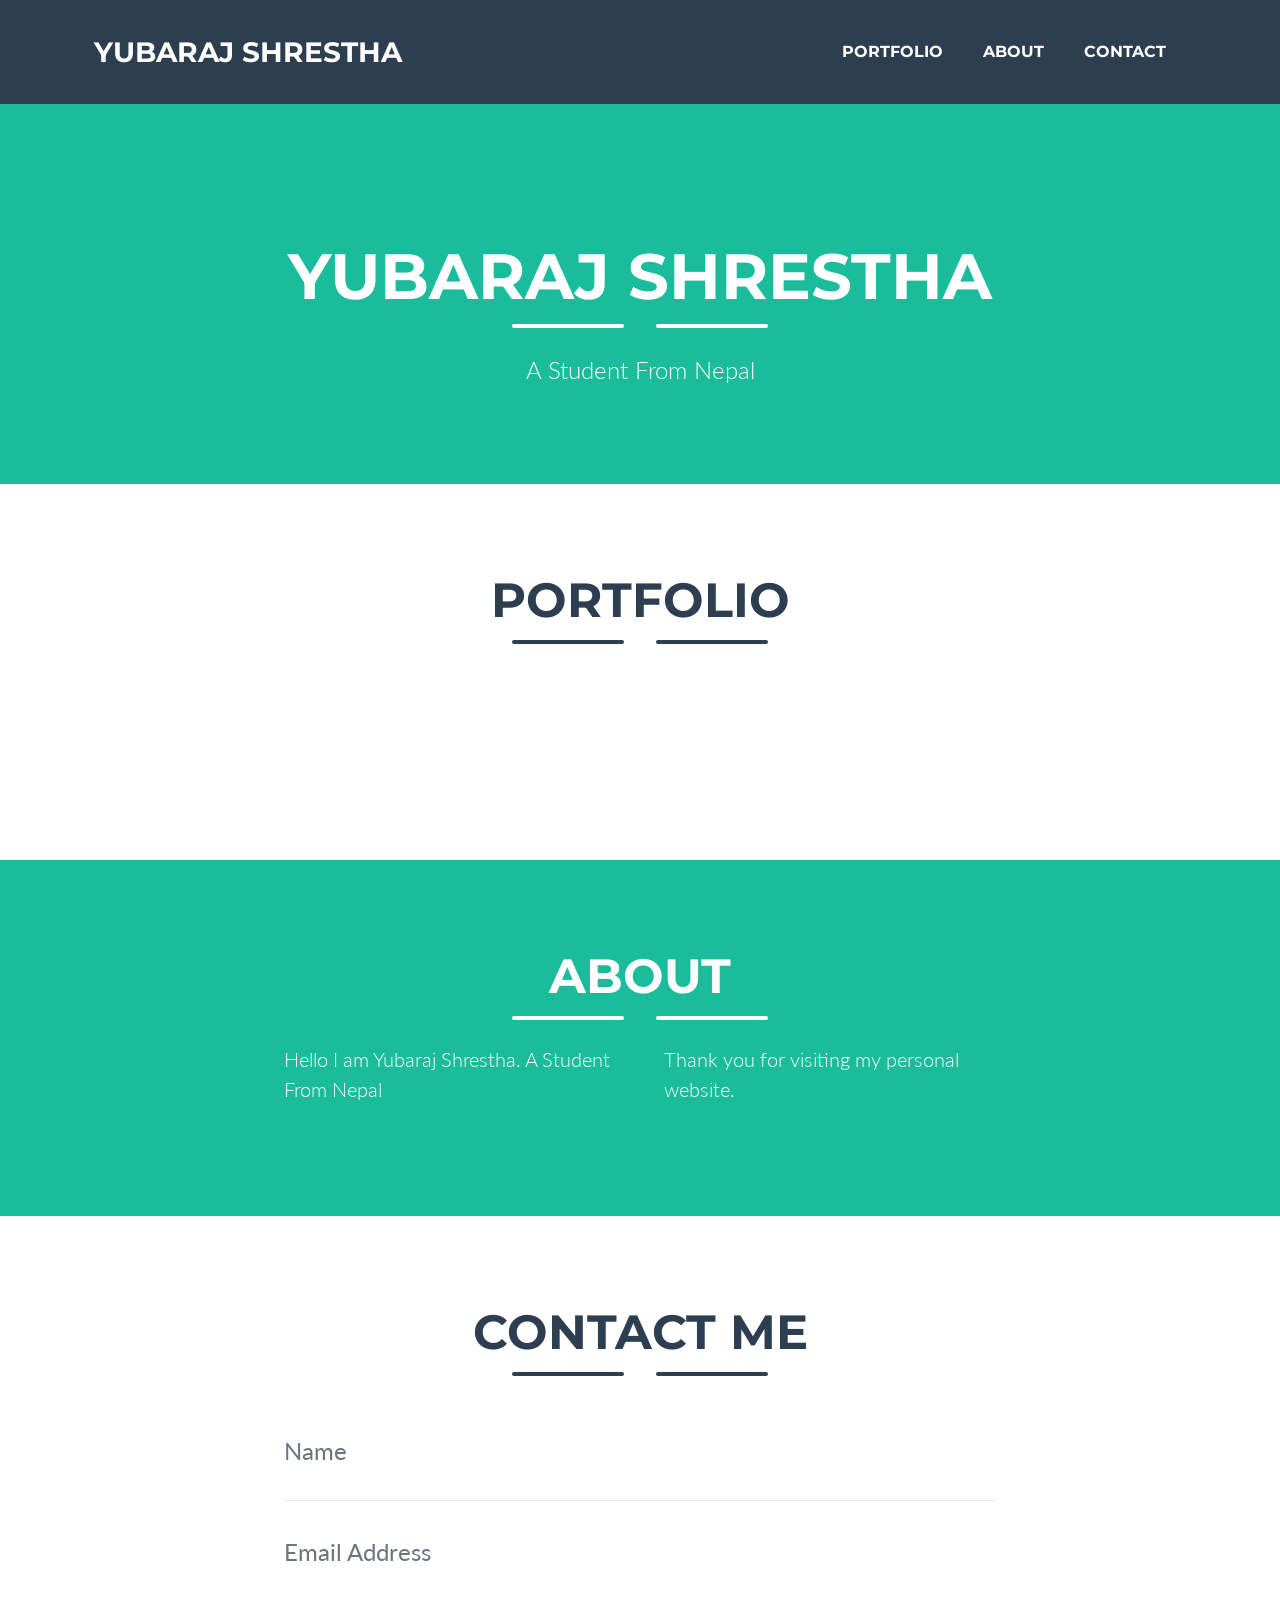
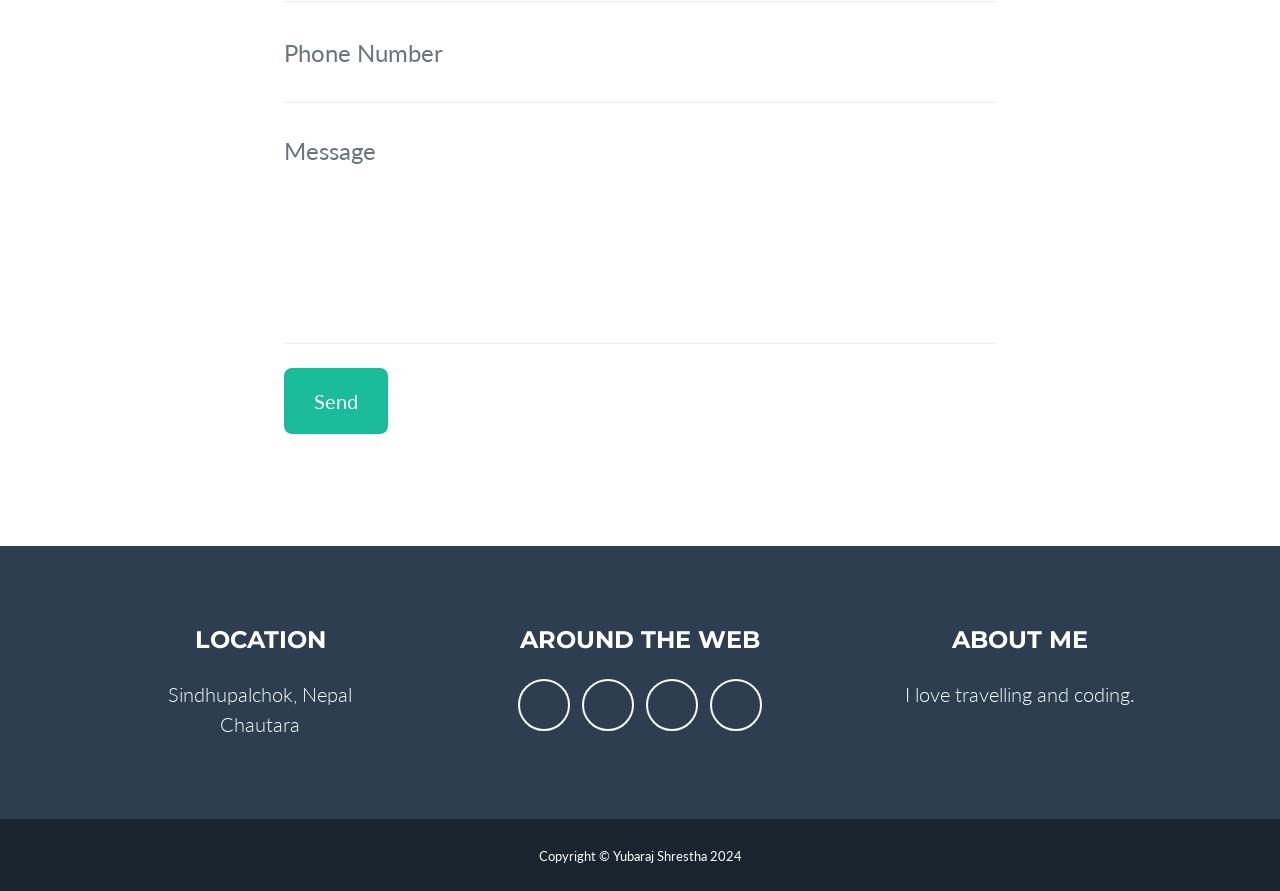
==== index.html @ 75ef6d13 "first commit" ====
<!DOCTYPE html>
<html lang="en">
    <head>
        <meta charset="utf-8" />
        <meta name="viewport" content="width=device-width, initial-scale=1, shrink-to-fit=no" />
        <meta name="description" content="" />
        <meta name="author" content="" />
        <title>Yubaraj Shrestha</title>
        <!-- Favicon-->
        <link rel="icon" type="image/x-icon" href="assets/img/favicon.ico" />
        <!-- Font Awesome icons (free version)-->
        <script src="https://use.fontawesome.com/releases/v5.15.1/js/all.js" crossorigin="anonymous"></script>
        <!-- Google fonts-->
        <link href="https://fonts.googleapis.com/css?family=Montserrat:400,700" rel="stylesheet" type="text/css" />
        <link href="https://fonts.googleapis.com/css?family=Lato:400,700,400italic,700italic" rel="stylesheet" type="text/css" />
        <!-- Core theme CSS (includes Bootstrap)-->
        <link href="css/styles.css" rel="stylesheet" />
    </head>
    <body id="page-top">
        <!-- Navigation-->
        <nav class="navbar navbar-expand-lg bg-secondary text-uppercase fixed-top" id="mainNav">
            <div class="container">
                <a class="navbar-brand js-scroll-trigger" href="#page-top">Yubaraj Shrestha</a>
                <button class="navbar-toggler navbar-toggler-right text-uppercase font-weight-bold bg-primary text-white rounded" type="button" data-toggle="collapse" data-target="#navbarResponsive" aria-controls="navbarResponsive" aria-expanded="false" aria-label="Toggle navigation">
                    Menu
                    <i class="fas fa-bars"></i>
                </button>
                <div class="collapse navbar-collapse" id="navbarResponsive">
                    <ul class="navbar-nav ml-auto">
                        <li class="nav-item mx-0 mx-lg-1"><a class="nav-link py-3 px-0 px-lg-3 rounded js-scroll-trigger" href="#portfolio">Portfolio</a></li>
                        <li class="nav-item mx-0 mx-lg-1"><a class="nav-link py-3 px-0 px-lg-3 rounded js-scroll-trigger" href="#about">About</a></li>
                        <li class="nav-item mx-0 mx-lg-1"><a class="nav-link py-3 px-0 px-lg-3 rounded js-scroll-trigger" href="#contact">Contact</a></li>
                    </ul>
                </div>
            </div>
        </nav>
        <!-- Masthead-->
        <header class="masthead bg-primary text-white text-center">
            <div class="container d-flex align-items-center flex-column">
                <!-- Masthead Avatar Image-->
                <img class="masthead-avatar mb-5" src="assets/img/avataaars.svg" alt="" />
                <!-- Masthead Heading-->
                <h1 class="masthead-heading text-uppercase mb-0">Yubaraj Shrestha</h1>
                <!-- Icon Divider-->
                <div class="divider-custom divider-light">
                    <div class="divider-custom-line"></div>
                    <div class="divider-custom-icon"><i class="fas fa-star"></i></div>
                    <div class="divider-custom-line"></div>
                </div>
                <!-- Masthead Subheading-->
                <p class="masthead-subheading font-weight-light mb-0">A Student From Nepal</p>
            </div>
        </header>
        <!-- Portfolio Section-->
        <section class="page-section portfolio" id="portfolio">
            <div class="container">
                <!-- Portfolio Section Heading-->
                <h2 class="page-section-heading text-center text-uppercase text-secondary mb-0">Portfolio</h2>
                <!-- Icon Divider-->
                <div class="divider-custom">
                    <div class="divider-custom-line"></div>
                    <div class="divider-custom-icon"><i class="fas fa-star"></i></div>
                    <div class="divider-custom-line"></div>
                </div>
                <!-- Portfolio Grid Items-->
                <div class="row justify-content-center">
                    <!-- Portfolio Item 1-->
                    <div class="col-md-6 col-lg-4 mb-5">
                        <div class="portfolio-item mx-auto" data-toggle="modal" data-target="#portfolioModal1">
                            <div class="portfolio-item-caption d-flex align-items-center justify-content-center h-100 w-100">
                                <div class="portfolio-item-caption-content text-center text-white"><i class="fas fa-plus fa-3x"></i></div>
                            </div>
                            <img class="img-fluid" src="assets/img/portfolio/cabin.png" alt="" />
                        </div>
                    </div>
                    <!-- Portfolio Item 2-->
                    <div class="col-md-6 col-lg-4 mb-5">
                        <div class="portfolio-item mx-auto" data-toggle="modal" data-target="#portfolioModal2">
                            <div class="portfolio-item-caption d-flex align-items-center justify-content-center h-100 w-100">
                                <div class="portfolio-item-caption-content text-center text-white"><i class="fas fa-plus fa-3x"></i></div>
                            </div>
                            <img class="img-fluid" src="assets/img/portfolio/cake.png" alt="" />
                        </div>
                    </div>
                    <!-- Portfolio Item 3-->
                    <div class="col-md-6 col-lg-4 mb-5">
                        <div class="portfolio-item mx-auto" data-toggle="modal" data-target="#portfolioModal3">
                            <div class="portfolio-item-caption d-flex align-items-center justify-content-center h-100 w-100">
                                <div class="portfolio-item-caption-content text-center text-white"><i class="fas fa-plus fa-3x"></i></div>
                            </div>
                            <img class="img-fluid" src="assets/img/portfolio/circus.png" alt="" />
                        </div>
                    </div>
                    <!-- Portfolio Item 4-->
                    <div class="col-md-6 col-lg-4 mb-5 mb-lg-0">
                        <div class="portfolio-item mx-auto" data-toggle="modal" data-target="#portfolioModal4">
                            <div class="portfolio-item-caption d-flex align-items-center justify-content-center h-100 w-100">
                                <div class="portfolio-item-caption-content text-center text-white"><i class="fas fa-plus fa-3x"></i></div>
                            </div>
                            <img class="img-fluid" src="assets/img/portfolio/game.png" alt="" />
                        </div>
                    </div>
                    <!-- Portfolio Item 5-->
                    <div class="col-md-6 col-lg-4 mb-5 mb-md-0">
                        <div class="portfolio-item mx-auto" data-toggle="modal" data-target="#portfolioModal5">
                            <div class="portfolio-item-caption d-flex align-items-center justify-content-center h-100 w-100">
                                <div class="portfolio-item-caption-content text-center text-white"><i class="fas fa-plus fa-3x"></i></div>
                            </div>
                            <img class="img-fluid" src="assets/img/portfolio/safe.png" alt="" />
                        </div>
                    </div>
                    <!-- Portfolio Item 6-->
                    <div class="col-md-6 col-lg-4">
                        <div class="portfolio-item mx-auto" data-toggle="modal" data-target="#portfolioModal6">
                            <div class="portfolio-item-caption d-flex align-items-center justify-content-center h-100 w-100">
                                <div class="portfolio-item-caption-content text-center text-white"><i class="fas fa-plus fa-3x"></i></div>
                            </div>
                            <img class="img-fluid" src="assets/img/portfolio/submarine.png" alt="" />
                        </div>
                    </div>
                </div>
            </div>
        </section>
        <!-- About Section-->
        <section class="page-section bg-primary text-white mb-0" id="about">
            <div class="container">
                <!-- About Section Heading-->
                <h2 class="page-section-heading text-center text-uppercase text-white">About</h2>
                <!-- Icon Divider-->
                <div class="divider-custom divider-light">
                    <div class="divider-custom-line"></div>
                    <div class="divider-custom-icon"><i class="fas fa-star"></i></div>
                    <div class="divider-custom-line"></div>
                </div>
                <!-- About Section Content-->
                <div class="row">
                    <div class="col-lg-4 ml-auto"><p class="lead">Hello I am Yubaraj Shrestha. A Student From Nepal</p></div>
                    <div class="col-lg-4 mr-auto"><p class="lead">Thank you for visiting my personal website.</p></div>
                </div>
            </div>
        </section>
        <!-- Contact Section-->
        <section class="page-section" id="contact">
            <div class="container">
                <!-- Contact Section Heading-->
                <h2 class="page-section-heading text-center text-uppercase text-secondary mb-0">Contact Me</h2>
                <!-- Icon Divider-->
                <div class="divider-custom">
                    <div class="divider-custom-line"></div>
                    <div class="divider-custom-icon"><i class="fas fa-star"></i></div>
                    <div class="divider-custom-line"></div>
                </div>
                <!-- Contact Section Form-->
                <div class="row">
                    <div class="col-lg-8 mx-auto">
                        <!-- To configure the contact form email address, go to mail/contact_me.php and update the email address in the PHP file on line 19.-->
                        <form id="contactForm" name="sentMessage" novalidate="novalidate">
                            <div class="control-group">
                                <div class="form-group floating-label-form-group controls mb-0 pb-2">
                                    <label>Name</label>
                                    <input class="form-control" id="name" type="text" placeholder="Name" required="required" data-validation-required-message="Please enter your name." />
                                    <p class="help-block text-danger"></p>
                                </div>
                            </div>
                            <div class="control-group">
                                <div class="form-group floating-label-form-group controls mb-0 pb-2">
                                    <label>Email Address</label>
                                    <input class="form-control" id="email" type="email" placeholder="Email Address" required="required" data-validation-required-message="Please enter your email address." />
                                    <p class="help-block text-danger"></p>
                                </div>
                            </div>
                            <div class="control-group">
                                <div class="form-group floating-label-form-group controls mb-0 pb-2">
                                    <label>Phone Number</label>
                                    <input class="form-control" id="phone" type="tel" placeholder="Phone Number" required="required" data-validation-required-message="Please enter your phone number." />
                                    <p class="help-block text-danger"></p>
                                </div>
                            </div>
                            <div class="control-group">
                                <div class="form-group floating-label-form-group controls mb-0 pb-2">
                                    <label>Message</label>
                                    <textarea class="form-control" id="message" rows="5" placeholder="Message" required="required" data-validation-required-message="Please enter a message."></textarea>
                                    <p class="help-block text-danger"></p>
                                </div>
                            </div>
                            <br />
                            <div id="success"></div>
                            <div class="form-group"><button class="btn btn-primary btn-xl" id="sendMessageButton" type="submit">Send</button></div>
                        </form>
                    </div>
                </div>
            </div>
        </section>
        <!-- Footer-->
        <footer class="footer text-center">
            <div class="container">
                <div class="row">
                    <!-- Footer Location-->
                    <div class="col-lg-4 mb-5 mb-lg-0">
                        <h4 class="text-uppercase mb-4">Location</h4>
                        <p class="lead mb-0">
                           Sindhupalchok, Nepal
                            <br />
                            Chautara
                        </p>
                    </div>
                    <!-- Footer Social Icons-->
                    <div class="col-lg-4 mb-5 mb-lg-0">
                        <h4 class="text-uppercase mb-4">Around the Web</h4>
                        <a class="btn btn-outline-light btn-social mx-1" href="https://www.facebook.com/ryub.raj" target="_blank"><i class="fab fa-fw fa-facebook-f"></i></a>
                        <a class="btn btn-outline-light btn-social mx-1" href="#!"><i class="fab fa-fw fa-twitter"></i></a>
                        <a class="btn btn-outline-light btn-social mx-1" href="#!"><i class="fab fa-fw fa-linkedin-in"></i></a>
                        <a class="btn btn-outline-light btn-social mx-1" href="#!"><i class="fab fa-fw fa-dribbble"></i></a>
                    </div>
                    <!-- Footer About Text-->
                    <div class="col-lg-4">
                        <h4 class="text-uppercase mb-4">About Me</h4>
                        <p class="lead mb-0">
                            I love travelling and coding.
                        </p>
                    </div>
                </div>
            </div>
        </footer>
        <!-- Copyright Section-->
        <div class="copyright py-4 text-center text-white">
            <div class="container"><small>Copyright © Yubaraj Shrestha 2024</small></div>
        </div>
        <!-- Scroll to Top Button (Only visible on small and extra-small screen sizes)-->
        <div class="scroll-to-top d-lg-none position-fixed">
            <a class="js-scroll-trigger d-block text-center text-white rounded" href="#page-top"><i class="fa fa-chevron-up"></i></a>
        </div>
        <!-- Bootstrap core JS-->
        <script src="https://cdnjs.cloudflare.com/ajax/libs/jquery/3.5.1/jquery.min.js"></script>
        <script src="https://cdn.jsdelivr.net/npm/bootstrap@4.5.3/dist/js/bootstrap.bundle.min.js"></script>
        <!-- Third party plugin JS-->
        <script src="https://cdnjs.cloudflare.com/ajax/libs/jquery-easing/1.4.1/jquery.easing.min.js"></script>
        <!-- Contact form JS-->
        <script src="assets/mail/jqBootstrapValidation.js"></script>
        <script src="assets/mail/contact_me.js"></script>
        <!-- Core theme JS-->
        <script src="js/scripts.js"></script>
    </body>
</html>
---- css/styles.css ----
@charset "UTF-8";
:root {
  --blue: #007bff;
  --indigo: #6610f2;
  --purple: #6f42c1;
  --pink: #e83e8c;
  --red: #dc3545;
  --orange: #fd7e14;
  --yellow: #ffc107;
  --green: #28a745;
  --teal: #1abc9c;
  --cyan: #17a2b8;
  --white: #fff;
  --gray: #6c757d;
  --gray-dark: #343a40;
  --primary: #1abc9c;
  --secondary: #2c3e50;
  --success: #28a745;
  --info: #17a2b8;
  --warning: #ffc107;
  --danger: #dc3545;
  --light: #f8f9fa;
  --dark: #343a40;
  --breakpoint-xs: 0;
  --breakpoint-sm: 576px;
  --breakpoint-md: 768px;
  --breakpoint-lg: 992px;
  --breakpoint-xl: 1200px;
  --font-family-sans-serif: "Lato", -apple-system, BlinkMacSystemFont, "Segoe UI", Roboto, "Helvetica Neue", Arial, "Noto Sans", sans-serif, "Apple Color Emoji", "Segoe UI Emoji", "Segoe UI Symbol", "Noto Color Emoji";
  --font-family-monospace: SFMono-Regular, Menlo, Monaco, Consolas, "Liberation Mono", "Courier New", monospace;
}

*,
*::before,
*::after {
  box-sizing: border-box;
}

html {
  font-family: sans-serif;
  line-height: 1.15;
  -webkit-text-size-adjust: 100%;
  -webkit-tap-highlight-color: rgba(0, 0, 0, 0);
}

article, aside, figcaption, figure, footer, header, hgroup, main, nav, section {
  display: block;
}

body {
  margin: 0;
  font-family: "Lato", -apple-system, BlinkMacSystemFont, "Segoe UI", Roboto, "Helvetica Neue", Arial, "Noto Sans", sans-serif, "Apple Color Emoji", "Segoe UI Emoji", "Segoe UI Symbol", "Noto Color Emoji";
  font-size: 1rem;
  font-weight: 400;
  line-height: 1.5;
  color: #212529;
  text-align: left;
  background-color: #fff;
}

[tabindex="-1"]:focus:not(:focus-visible) {
  outline: 0 !important;
}

hr {
  box-sizing: content-box;
  height: 0;
  overflow: visible;
}

h1, h2, h3, h4, h5, h6 {
  margin-top: 0;
  margin-bottom: 0.5rem;
}

p {
  margin-top: 0;
  margin-bottom: 1rem;
}

abbr[title],
abbr[data-original-title] {
  text-decoration: underline;
  -webkit-text-decoration: underline dotted;
          text-decoration: underline dotted;
  cursor: help;
  border-bottom: 0;
  -webkit-text-decoration-skip-ink: none;
          text-decoration-skip-ink: none;
}

address {
  margin-bottom: 1rem;
  font-style: normal;
  line-height: inherit;
}

ol,
ul,
dl {
  margin-top: 0;
  margin-bottom: 1rem;
}

ol ol,
ul ul,
ol ul,
ul ol {
  margin-bottom: 0;
}

dt {
  font-weight: 700;
}

dd {
  margin-bottom: 0.5rem;
  margin-left: 0;
}

blockquote {
  margin: 0 0 1rem;
}

b,
strong {
  font-weight: bolder;
}

small {
  font-size: 80%;
}

sub,
sup {
  position: relative;
  font-size: 75%;
  line-height: 0;
  vertical-align: baseline;
}

sub {
  bottom: -0.25em;
}

sup {
  top: -0.5em;
}

a {
  color: #1abc9c;
  text-decoration: none;
  background-color: transparent;
}
a:hover {
  color: #117964;
  text-decoration: underline;
}

a:not([href]):not([class]) {
  color: inherit;
  text-decoration: none;
}
a:not([href]):not([class]):hover {
  color: inherit;
  text-decoration: none;
}

pre,
code,
kbd,
samp {
  font-family: SFMono-Regular, Menlo, Monaco, Consolas, "Liberation Mono", "Courier New", monospace;
  font-size: 1em;
}

pre {
  margin-top: 0;
  margin-bottom: 1rem;
  overflow: auto;
  -ms-overflow-style: scrollbar;
}

figure {
  margin: 0 0 1rem;
}

img {
  vertical-align: middle;
  border-style: none;
}

svg {
  overflow: hidden;
  vertical-align: middle;
}

table {
  border-collapse: collapse;
}

caption {
  padding-top: 0.75rem;
  padding-bottom: 0.75rem;
  color: #6c757d;
  text-align: left;
  caption-side: bottom;
}

th {
  text-align: inherit;
  text-align: -webkit-match-parent;
}

label {
  display: inline-block;
  margin-bottom: 0.5rem;
}

button {
  border-radius: 0;
}

button:focus {
  outline: 1px dotted;
  outline: 5px auto -webkit-focus-ring-color;
}

input,
button,
select,
optgroup,
textarea {
  margin: 0;
  font-family: inherit;
  font-size: inherit;
  line-height: inherit;
}

button,
input {
  overflow: visible;
}

button,
select {
  text-transform: none;
}

[role=button] {
  cursor: pointer;
}

select {
  word-wrap: normal;
}

button,
[type=button],
[type=reset],
[type=submit] {
  -webkit-appearance: button;
}

button:not(:disabled),
[type=button]:not(:disabled),
[type=reset]:not(:disabled),
[type=submit]:not(:disabled) {
  cursor: pointer;
}

button::-moz-focus-inner,
[type=button]::-moz-focus-inner,
[type=reset]::-moz-focus-inner,
[type=submit]::-moz-focus-inner {
  padding: 0;
  border-style: none;
}

input[type=radio],
input[type=checkbox] {
  box-sizing: border-box;
  padding: 0;
}

textarea {
  overflow: auto;
  resize: vertical;
}

fieldset {
  min-width: 0;
  padding: 0;
  margin: 0;
  border: 0;
}

legend {
  display: block;
  width: 100%;
  max-width: 100%;
  padding: 0;
  margin-bottom: 0.5rem;
  font-size: 1.5rem;
  line-height: inherit;
  color: inherit;
  white-space: normal;
}

progress {
  vertical-align: baseline;
}

[type=number]::-webkit-inner-spin-button,
[type=number]::-webkit-outer-spin-button {
  height: auto;
}

[type=search] {
  outline-offset: -2px;
  -webkit-appearance: none;
}

[type=search]::-webkit-search-decoration {
  -webkit-appearance: none;
}

::-webkit-file-upload-button {
  font: inherit;
  -webkit-appearance: button;
}

output {
  display: inline-block;
}

summary {
  display: list-item;
  cursor: pointer;
}

template {
  display: none;
}

[hidden] {
  display: none !important;
}

h1, h2, h3, h4, h5, h6,
.h1, .h2, .h3, .h4, .h5, .h6 {
  margin-bottom: 0.5rem;
  font-family: "Montserrat", -apple-system, BlinkMacSystemFont, "Segoe UI", Roboto, "Helvetica Neue", Arial, "Noto Sans", sans-serif, "Apple Color Emoji", "Segoe UI Emoji", "Segoe UI Symbol", "Noto Color Emoji";
  font-weight: 700;
  line-height: 1.2;
}

h1, .h1 {
  font-size: 2.5rem;
}

h2, .h2 {
  font-size: 2rem;
}

h3, .h3 {
  font-size: 1.75rem;
}

h4, .h4 {
  font-size: 1.5rem;
}

h5, .h5 {
  font-size: 1.25rem;
}

h6, .h6 {
  font-size: 1rem;
}

.lead {
  font-size: 1.25rem;
  font-weight: 300;
}

.display-1 {
  font-size: 6rem;
  font-weight: 300;
  line-height: 1.2;
}

.display-2 {
  font-size: 5.5rem;
  font-weight: 300;
  line-height: 1.2;
}

.display-3 {
  font-size: 4.5rem;
  font-weight: 300;
  line-height: 1.2;
}

.display-4 {
  font-size: 3.5rem;
  font-weight: 300;
  line-height: 1.2;
}

hr {
  margin-top: 1rem;
  margin-bottom: 1rem;
  border: 0;
  border-top: 0.125rem solid rgba(0, 0, 0, 0.1);
}

small,
.small {
  font-size: 80%;
  font-weight: 400;
}

mark,
.mark {
  padding: 0.2em;
  background-color: #fcf8e3;
}

.list-unstyled {
  padding-left: 0;
  list-style: none;
}

.list-inline {
  padding-left: 0;
  list-style: none;
}

.list-inline-item {
  display: inline-block;
}
.list-inline-item:not(:last-child) {
  margin-right: 0.5rem;
}

.initialism {
  font-size: 90%;
  text-transform: uppercase;
}

.blockquote {
  margin-bottom: 1rem;
  font-size: 1.25rem;
}

.blockquote-footer {
  display: block;
  font-size: 80%;
  color: #6c757d;
}
.blockquote-footer::before {
  content: "— ";
}

.img-fluid {
  max-width: 100%;
  height: auto;
}

.img-thumbnail {
  padding: 0.25rem;
  background-color: #fff;
  border: 0.125rem solid #dee2e6;
  border-radius: 0.5rem;
  max-width: 100%;
  height: auto;
}

.figure {
  display: inline-block;
}

.figure-img {
  margin-bottom: 0.5rem;
  line-height: 1;
}

.figure-caption {
  font-size: 90%;
  color: #6c757d;
}

code {
  font-size: 87.5%;
  color: #e83e8c;
  word-wrap: break-word;
}
a > code {
  color: inherit;
}

kbd {
  padding: 0.2rem 0.4rem;
  font-size: 87.5%;
  color: #fff;
  background-color: #212529;
  border-radius: 0.25rem;
}
kbd kbd {
  padding: 0;
  font-size: 100%;
  font-weight: 700;
}

pre {
  display: block;
  font-size: 87.5%;
  color: #212529;
}
pre code {
  font-size: inherit;
  color: inherit;
  word-break: normal;
}

.pre-scrollable {
  max-height: 340px;
  overflow-y: scroll;
}

.container,
.container-fluid,
.container-xl,
.container-lg,
.container-md,
.container-sm {
  width: 100%;
  padding-right: 1.5rem;
  padding-left: 1.5rem;
  margin-right: auto;
  margin-left: auto;
}

@media (min-width: 576px) {
  .container-sm, .container {
    max-width: 540px;
  }
}
@media (min-width: 768px) {
  .container-md, .container-sm, .container {
    max-width: 720px;
  }
}
@media (min-width: 992px) {
  .container-lg, .container-md, .container-sm, .container {
    max-width: 960px;
  }
}
@media (min-width: 1200px) {
  .container-xl, .container-lg, .container-md, .container-sm, .container {
    max-width: 1140px;
  }
}
.row {
  display: flex;
  flex-wrap: wrap;
  margin-right: -1.5rem;
  margin-left: -1.5rem;
}

.no-gutters {
  margin-right: 0;
  margin-left: 0;
}
.no-gutters > .col,
.no-gutters > [class*=col-] {
  padding-right: 0;
  padding-left: 0;
}

.col-xl,
.col-xl-auto, .col-xl-12, .col-xl-11, .col-xl-10, .col-xl-9, .col-xl-8, .col-xl-7, .col-xl-6, .col-xl-5, .col-xl-4, .col-xl-3, .col-xl-2, .col-xl-1, .col-lg,
.col-lg-auto, .col-lg-12, .col-lg-11, .col-lg-10, .col-lg-9, .col-lg-8, .col-lg-7, .col-lg-6, .col-lg-5, .col-lg-4, .col-lg-3, .col-lg-2, .col-lg-1, .col-md,
.col-md-auto, .col-md-12, .col-md-11, .col-md-10, .col-md-9, .col-md-8, .col-md-7, .col-md-6, .col-md-5, .col-md-4, .col-md-3, .col-md-2, .col-md-1, .col-sm,
.col-sm-auto, .col-sm-12, .col-sm-11, .col-sm-10, .col-sm-9, .col-sm-8, .col-sm-7, .col-sm-6, .col-sm-5, .col-sm-4, .col-sm-3, .col-sm-2, .col-sm-1, .col,
.col-auto, .col-12, .col-11, .col-10, .col-9, .col-8, .col-7, .col-6, .col-5, .col-4, .col-3, .col-2, .col-1 {
  position: relative;
  width: 100%;
  padding-right: 1.5rem;
  padding-left: 1.5rem;
}

.col {
  flex-basis: 0;
  flex-grow: 1;
  max-width: 100%;
}

.row-cols-1 > * {
  flex: 0 0 100%;
  max-width: 100%;
}

.row-cols-2 > * {
  flex: 0 0 50%;
  max-width: 50%;
}

.row-cols-3 > * {
  flex: 0 0 33.3333333333%;
  max-width: 33.3333333333%;
}

.row-cols-4 > * {
  flex: 0 0 25%;
  max-width: 25%;
}

.row-cols-5 > * {
  flex: 0 0 20%;
  max-width: 20%;
}

.row-cols-6 > * {
  flex: 0 0 16.6666666667%;
  max-width: 16.6666666667%;
}

.col-auto {
  flex: 0 0 auto;
  width: auto;
  max-width: 100%;
}

.col-1 {
  flex: 0 0 8.3333333333%;
  max-width: 8.3333333333%;
}

.col-2 {
  flex: 0 0 16.6666666667%;
  max-width: 16.6666666667%;
}

.col-3 {
  flex: 0 0 25%;
  max-width: 25%;
}

.col-4 {
  flex: 0 0 33.3333333333%;
  max-width: 33.3333333333%;
}

.col-5 {
  flex: 0 0 41.6666666667%;
  max-width: 41.6666666667%;
}

.col-6 {
  flex: 0 0 50%;
  max-width: 50%;
}

.col-7 {
  flex: 0 0 58.3333333333%;
  max-width: 58.3333333333%;
}

.col-8 {
  flex: 0 0 66.6666666667%;
  max-width: 66.6666666667%;
}

.col-9 {
  flex: 0 0 75%;
  max-width: 75%;
}

.col-10 {
  flex: 0 0 83.3333333333%;
  max-width: 83.3333333333%;
}

.col-11 {
  flex: 0 0 91.6666666667%;
  max-width: 91.6666666667%;
}

.col-12 {
  flex: 0 0 100%;
  max-width: 100%;
}

.order-first {
  order: -1;
}

.order-last {
  order: 13;
}

.order-0 {
  order: 0;
}

.order-1 {
  order: 1;
}

.order-2 {
  order: 2;
}

.order-3 {
  order: 3;
}

.order-4 {
  order: 4;
}

.order-5 {
  order: 5;
}

.order-6 {
  order: 6;
}

.order-7 {
  order: 7;
}

.order-8 {
  order: 8;
}

.order-9 {
  order: 9;
}

.order-10 {
  order: 10;
}

.order-11 {
  order: 11;
}

.order-12 {
  order: 12;
}

.offset-1 {
  margin-left: 8.3333333333%;
}

.offset-2 {
  margin-left: 16.6666666667%;
}

.offset-3 {
  margin-left: 25%;
}

.offset-4 {
  margin-left: 33.3333333333%;
}

.offset-5 {
  margin-left: 41.6666666667%;
}

.offset-6 {
  margin-left: 50%;
}

.offset-7 {
  margin-left: 58.3333333333%;
}

.offset-8 {
  margin-left: 66.6666666667%;
}

.offset-9 {
  margin-left: 75%;
}

.offset-10 {
  margin-left: 83.3333333333%;
}

.offset-11 {
  margin-left: 91.6666666667%;
}

@media (min-width: 576px) {
  .col-sm {
    flex-basis: 0;
    flex-grow: 1;
    max-width: 100%;
  }

  .row-cols-sm-1 > * {
    flex: 0 0 100%;
    max-width: 100%;
  }

  .row-cols-sm-2 > * {
    flex: 0 0 50%;
    max-width: 50%;
  }

  .row-cols-sm-3 > * {
    flex: 0 0 33.3333333333%;
    max-width: 33.3333333333%;
  }

  .row-cols-sm-4 > * {
    flex: 0 0 25%;
    max-width: 25%;
  }

  .row-cols-sm-5 > * {
    flex: 0 0 20%;
    max-width: 20%;
  }

  .row-cols-sm-6 > * {
    flex: 0 0 16.6666666667%;
    max-width: 16.6666666667%;
  }

  .col-sm-auto {
    flex: 0 0 auto;
    width: auto;
    max-width: 100%;
  }

  .col-sm-1 {
    flex: 0 0 8.3333333333%;
    max-width: 8.3333333333%;
  }

  .col-sm-2 {
    flex: 0 0 16.6666666667%;
    max-width: 16.6666666667%;
  }

  .col-sm-3 {
    flex: 0 0 25%;
    max-width: 25%;
  }

  .col-sm-4 {
    flex: 0 0 33.3333333333%;
    max-width: 33.3333333333%;
  }

  .col-sm-5 {
    flex: 0 0 41.6666666667%;
    max-width: 41.6666666667%;
  }

  .col-sm-6 {
    flex: 0 0 50%;
    max-width: 50%;
  }

  .col-sm-7 {
    flex: 0 0 58.3333333333%;
    max-width: 58.3333333333%;
  }

  .col-sm-8 {
    flex: 0 0 66.6666666667%;
    max-width: 66.6666666667%;
  }

  .col-sm-9 {
    flex: 0 0 75%;
    max-width: 75%;
  }

  .col-sm-10 {
    flex: 0 0 83.3333333333%;
    max-width: 83.3333333333%;
  }

  .col-sm-11 {
    flex: 0 0 91.6666666667%;
    max-width: 91.6666666667%;
  }

  .col-sm-12 {
    flex: 0 0 100%;
    max-width: 100%;
  }

  .order-sm-first {
    order: -1;
  }

  .order-sm-last {
    order: 13;
  }

  .order-sm-0 {
    order: 0;
  }

  .order-sm-1 {
    order: 1;
  }

  .order-sm-2 {
    order: 2;
  }

  .order-sm-3 {
    order: 3;
  }

  .order-sm-4 {
    order: 4;
  }

  .order-sm-5 {
    order: 5;
  }

  .order-sm-6 {
    order: 6;
  }

  .order-sm-7 {
    order: 7;
  }

  .order-sm-8 {
    order: 8;
  }

  .order-sm-9 {
    order: 9;
  }

  .order-sm-10 {
    order: 10;
  }

  .order-sm-11 {
    order: 11;
  }

  .order-sm-12 {
    order: 12;
  }

  .offset-sm-0 {
    margin-left: 0;
  }

  .offset-sm-1 {
    margin-left: 8.3333333333%;
  }

  .offset-sm-2 {
    margin-left: 16.6666666667%;
  }

  .offset-sm-3 {
    margin-left: 25%;
  }

  .offset-sm-4 {
    margin-left: 33.3333333333%;
  }

  .offset-sm-5 {
    margin-left: 41.6666666667%;
  }

  .offset-sm-6 {
    margin-left: 50%;
  }

  .offset-sm-7 {
    margin-left: 58.3333333333%;
  }

  .offset-sm-8 {
    margin-left: 66.6666666667%;
  }

  .offset-sm-9 {
    margin-left: 75%;
  }

  .offset-sm-10 {
    margin-left: 83.3333333333%;
  }

  .offset-sm-11 {
    margin-left: 91.6666666667%;
  }
}
@media (min-width: 768px) {
  .col-md {
    flex-basis: 0;
    flex-grow: 1;
    max-width: 100%;
  }

  .row-cols-md-1 > * {
    flex: 0 0 100%;
    max-width: 100%;
  }

  .row-cols-md-2 > * {
    flex: 0 0 50%;
    max-width: 50%;
  }

  .row-cols-md-3 > * {
    flex: 0 0 33.3333333333%;
    max-width: 33.3333333333%;
  }

  .row-cols-md-4 > * {
    flex: 0 0 25%;
    max-width: 25%;
  }

  .row-cols-md-5 > * {
    flex: 0 0 20%;
    max-width: 20%;
  }

  .row-cols-md-6 > * {
    flex: 0 0 16.6666666667%;
    max-width: 16.6666666667%;
  }

  .col-md-auto {
    flex: 0 0 auto;
    width: auto;
    max-width: 100%;
  }

  .col-md-1 {
    flex: 0 0 8.3333333333%;
    max-width: 8.3333333333%;
  }

  .col-md-2 {
    flex: 0 0 16.6666666667%;
    max-width: 16.6666666667%;
  }

  .col-md-3 {
    flex: 0 0 25%;
    max-width: 25%;
  }

  .col-md-4 {
    flex: 0 0 33.3333333333%;
    max-width: 33.3333333333%;
  }

  .col-md-5 {
    flex: 0 0 41.6666666667%;
    max-width: 41.6666666667%;
  }

  .col-md-6 {
    flex: 0 0 50%;
    max-width: 50%;
  }

  .col-md-7 {
    flex: 0 0 58.3333333333%;
    max-width: 58.3333333333%;
  }

  .col-md-8 {
    flex: 0 0 66.6666666667%;
    max-width: 66.6666666667%;
  }

  .col-md-9 {
    flex: 0 0 75%;
    max-width: 75%;
  }

  .col-md-10 {
    flex: 0 0 83.3333333333%;
    max-width: 83.3333333333%;
  }

  .col-md-11 {
    flex: 0 0 91.6666666667%;
    max-width: 91.6666666667%;
  }

  .col-md-12 {
    flex: 0 0 100%;
    max-width: 100%;
  }

  .order-md-first {
    order: -1;
  }

  .order-md-last {
    order: 13;
  }

  .order-md-0 {
    order: 0;
  }

  .order-md-1 {
    order: 1;
  }

  .order-md-2 {
    order: 2;
  }

  .order-md-3 {
    order: 3;
  }

  .order-md-4 {
    order: 4;
  }

  .order-md-5 {
    order: 5;
  }

  .order-md-6 {
    order: 6;
  }

  .order-md-7 {
    order: 7;
  }

  .order-md-8 {
    order: 8;
  }

  .order-md-9 {
    order: 9;
  }

  .order-md-10 {
    order: 10;
  }

  .order-md-11 {
    order: 11;
  }

  .order-md-12 {
    order: 12;
  }

  .offset-md-0 {
    margin-left: 0;
  }

  .offset-md-1 {
    margin-left: 8.3333333333%;
  }

  .offset-md-2 {
    margin-left: 16.6666666667%;
  }

  .offset-md-3 {
    margin-left: 25%;
  }

  .offset-md-4 {
    margin-left: 33.3333333333%;
  }

  .offset-md-5 {
    margin-left: 41.6666666667%;
  }

  .offset-md-6 {
    margin-left: 50%;
  }

  .offset-md-7 {
    margin-left: 58.3333333333%;
  }

  .offset-md-8 {
    margin-left: 66.6666666667%;
  }

  .offset-md-9 {
    margin-left: 75%;
  }

  .offset-md-10 {
    margin-left: 83.3333333333%;
  }

  .offset-md-11 {
    margin-left: 91.6666666667%;
  }
}
@media (min-width: 992px) {
  .col-lg {
    flex-basis: 0;
    flex-grow: 1;
    max-width: 100%;
  }

  .row-cols-lg-1 > * {
    flex: 0 0 100%;
    max-width: 100%;
  }

  .row-cols-lg-2 > * {
    flex: 0 0 50%;
    max-width: 50%;
  }

  .row-cols-lg-3 > * {
    flex: 0 0 33.3333333333%;
    max-width: 33.3333333333%;
  }

  .row-cols-lg-4 > * {
    flex: 0 0 25%;
    max-width: 25%;
  }

  .row-cols-lg-5 > * {
    flex: 0 0 20%;
    max-width: 20%;
  }

  .row-cols-lg-6 > * {
    flex: 0 0 16.6666666667%;
    max-width: 16.6666666667%;
  }

  .col-lg-auto {
    flex: 0 0 auto;
    width: auto;
    max-width: 100%;
  }

  .col-lg-1 {
    flex: 0 0 8.3333333333%;
    max-width: 8.3333333333%;
  }

  .col-lg-2 {
    flex: 0 0 16.6666666667%;
    max-width: 16.6666666667%;
  }

  .col-lg-3 {
    flex: 0 0 25%;
    max-width: 25%;
  }

  .col-lg-4 {
    flex: 0 0 33.3333333333%;
    max-width: 33.3333333333%;
  }

  .col-lg-5 {
    flex: 0 0 41.6666666667%;
    max-width: 41.6666666667%;
  }

  .col-lg-6 {
    flex: 0 0 50%;
    max-width: 50%;
  }

  .col-lg-7 {
    flex: 0 0 58.3333333333%;
    max-width: 58.3333333333%;
  }

  .col-lg-8 {
    flex: 0 0 66.6666666667%;
    max-width: 66.6666666667%;
  }

  .col-lg-9 {
    flex: 0 0 75%;
    max-width: 75%;
  }

  .col-lg-10 {
    flex: 0 0 83.3333333333%;
    max-width: 83.3333333333%;
  }

  .col-lg-11 {
    flex: 0 0 91.6666666667%;
    max-width: 91.6666666667%;
  }

  .col-lg-12 {
    flex: 0 0 100%;
    max-width: 100%;
  }

  .order-lg-first {
    order: -1;
  }

  .order-lg-last {
    order: 13;
  }

  .order-lg-0 {
    order: 0;
  }

  .order-lg-1 {
    order: 1;
  }

  .order-lg-2 {
    order: 2;
  }

  .order-lg-3 {
    order: 3;
  }

  .order-lg-4 {
    order: 4;
  }

  .order-lg-5 {
    order: 5;
  }

  .order-lg-6 {
    order: 6;
  }

  .order-lg-7 {
    order: 7;
  }

  .order-lg-8 {
    order: 8;
  }

  .order-lg-9 {
    order: 9;
  }

  .order-lg-10 {
    order: 10;
  }

  .order-lg-11 {
    order: 11;
  }

  .order-lg-12 {
    order: 12;
  }

  .offset-lg-0 {
    margin-left: 0;
  }

  .offset-lg-1 {
    margin-left: 8.3333333333%;
  }

  .offset-lg-2 {
    margin-left: 16.6666666667%;
  }

  .offset-lg-3 {
    margin-left: 25%;
  }

  .offset-lg-4 {
    margin-left: 33.3333333333%;
  }

  .offset-lg-5 {
    margin-left: 41.6666666667%;
  }

  .offset-lg-6 {
    margin-left: 50%;
  }

  .offset-lg-7 {
    margin-left: 58.3333333333%;
  }

  .offset-lg-8 {
    margin-left: 66.6666666667%;
  }

  .offset-lg-9 {
    margin-left: 75%;
  }

  .offset-lg-10 {
    margin-left: 83.3333333333%;
  }

  .offset-lg-11 {
    margin-left: 91.6666666667%;
  }
}
@media (min-width: 1200px) {
  .col-xl {
    flex-basis: 0;
    flex-grow: 1;
    max-width: 100%;
  }

  .row-cols-xl-1 > * {
    flex: 0 0 100%;
    max-width: 100%;
  }

  .row-cols-xl-2 > * {
    flex: 0 0 50%;
    max-width: 50%;
  }

  .row-cols-xl-3 > * {
    flex: 0 0 33.3333333333%;
    max-width: 33.3333333333%;
  }

  .row-cols-xl-4 > * {
    flex: 0 0 25%;
    max-width: 25%;
  }

  .row-cols-xl-5 > * {
    flex: 0 0 20%;
    max-width: 20%;
  }

  .row-cols-xl-6 > * {
    flex: 0 0 16.6666666667%;
    max-width: 16.6666666667%;
  }

  .col-xl-auto {
    flex: 0 0 auto;
    width: auto;
    max-width: 100%;
  }

  .col-xl-1 {
    flex: 0 0 8.3333333333%;
    max-width: 8.3333333333%;
  }

  .col-xl-2 {
    flex: 0 0 16.6666666667%;
    max-width: 16.6666666667%;
  }

  .col-xl-3 {
    flex: 0 0 25%;
    max-width: 25%;
  }

  .col-xl-4 {
    flex: 0 0 33.3333333333%;
    max-width: 33.3333333333%;
  }

  .col-xl-5 {
    flex: 0 0 41.6666666667%;
    max-width: 41.6666666667%;
  }

  .col-xl-6 {
    flex: 0 0 50%;
    max-width: 50%;
  }

  .col-xl-7 {
    flex: 0 0 58.3333333333%;
    max-width: 58.3333333333%;
  }

  .col-xl-8 {
    flex: 0 0 66.6666666667%;
    max-width: 66.6666666667%;
  }

  .col-xl-9 {
    flex: 0 0 75%;
    max-width: 75%;
  }

  .col-xl-10 {
    flex: 0 0 83.3333333333%;
    max-width: 83.3333333333%;
  }

  .col-xl-11 {
    flex: 0 0 91.6666666667%;
    max-width: 91.6666666667%;
  }

  .col-xl-12 {
    flex: 0 0 100%;
    max-width: 100%;
  }

  .order-xl-first {
    order: -1;
  }

  .order-xl-last {
    order: 13;
  }

  .order-xl-0 {
    order: 0;
  }

  .order-xl-1 {
    order: 1;
  }

  .order-xl-2 {
    order: 2;
  }

  .order-xl-3 {
    order: 3;
  }

  .order-xl-4 {
    order: 4;
  }

  .order-xl-5 {
    order: 5;
  }

  .order-xl-6 {
    order: 6;
  }

  .order-xl-7 {
    order: 7;
  }

  .order-xl-8 {
    order: 8;
  }

  .order-xl-9 {
    order: 9;
  }

  .order-xl-10 {
    order: 10;
  }

  .order-xl-11 {
    order: 11;
  }

  .order-xl-12 {
    order: 12;
  }

  .offset-xl-0 {
    margin-left: 0;
  }

  .offset-xl-1 {
    margin-left: 8.3333333333%;
  }

  .offset-xl-2 {
    margin-left: 16.6666666667%;
  }

  .offset-xl-3 {
    margin-left: 25%;
  }

  .offset-xl-4 {
    margin-left: 33.3333333333%;
  }

  .offset-xl-5 {
    margin-left: 41.6666666667%;
  }

  .offset-xl-6 {
    margin-left: 50%;
  }

  .offset-xl-7 {
    margin-left: 58.3333333333%;
  }

  .offset-xl-8 {
    margin-left: 66.6666666667%;
  }

  .offset-xl-9 {
    margin-left: 75%;
  }

  .offset-xl-10 {
    margin-left: 83.3333333333%;
  }

  .offset-xl-11 {
    margin-left: 91.6666666667%;
  }
}
.table {
  width: 100%;
  margin-bottom: 1rem;
  color: #212529;
}
.table th,
.table td {
  padding: 0.75rem;
  vertical-align: top;
  border-top: 0.125rem solid #dee2e6;
}
.table thead th {
  vertical-align: bottom;
  border-bottom: 0.25rem solid #dee2e6;
}
.table tbody + tbody {
  border-top: 0.25rem solid #dee2e6;
}

.table-sm th,
.table-sm td {
  padding: 0.3rem;
}

.table-bordered {
  border: 0.125rem solid #dee2e6;
}
.table-bordered th,
.table-bordered td {
  border: 0.125rem solid #dee2e6;
}
.table-bordered thead th,
.table-bordered thead td {
  border-bottom-width: 0.25rem;
}

.table-borderless th,
.table-borderless td,
.table-borderless thead th,
.table-borderless tbody + tbody {
  border: 0;
}

.table-striped tbody tr:nth-of-type(odd) {
  background-color: rgba(0, 0, 0, 0.05);
}

.table-hover tbody tr:hover {
  color: #212529;
  background-color: rgba(0, 0, 0, 0.075);
}

.table-primary,
.table-primary > th,
.table-primary > td {
  background-color: #bfece3;
}
.table-primary th,
.table-primary td,
.table-primary thead th,
.table-primary tbody + tbody {
  border-color: #88dccc;
}

.table-hover .table-primary:hover {
  background-color: #abe6da;
}
.table-hover .table-primary:hover > td,
.table-hover .table-primary:hover > th {
  background-color: #abe6da;
}

.table-secondary,
.table-secondary > th,
.table-secondary > td {
  background-color: #c4c9ce;
}
.table-secondary th,
.table-secondary td,
.table-secondary thead th,
.table-secondary tbody + tbody {
  border-color: #919ba4;
}

.table-hover .table-secondary:hover {
  background-color: #b6bcc2;
}
.table-hover .table-secondary:hover > td,
.table-hover .table-secondary:hover > th {
  background-color: #b6bcc2;
}

.table-success,
.table-success > th,
.table-success > td {
  background-color: #c3e6cb;
}
.table-success th,
.table-success td,
.table-success thead th,
.table-success tbody + tbody {
  border-color: #8fd19e;
}

.table-hover .table-success:hover {
  background-color: #b1dfbb;
}
.table-hover .table-success:hover > td,
.table-hover .table-success:hover > th {
  background-color: #b1dfbb;
}

.table-info,
.table-info > th,
.table-info > td {
  background-color: #bee5eb;
}
.table-info th,
.table-info td,
.table-info thead th,
.table-info tbody + tbody {
  border-color: #86cfda;
}

.table-hover .table-info:hover {
  background-color: #abdde5;
}
.table-hover .table-info:hover > td,
.table-hover .table-info:hover > th {
  background-color: #abdde5;
}

.table-warning,
.table-warning > th,
.table-warning > td {
  background-color: #ffeeba;
}
.table-warning th,
.table-warning td,
.table-warning thead th,
.table-warning tbody + tbody {
  border-color: #ffdf7e;
}

.table-hover .table-warning:hover {
  background-color: #ffe8a1;
}
.table-hover .table-warning:hover > td,
.table-hover .table-warning:hover > th {
  background-color: #ffe8a1;
}

.table-danger,
.table-danger > th,
.table-danger > td {
  background-color: #f5c6cb;
}
.table-danger th,
.table-danger td,
.table-danger thead th,
.table-danger tbody + tbody {
  border-color: #ed969e;
}

.table-hover .table-danger:hover {
  background-color: #f1b0b7;
}
.table-hover .table-danger:hover > td,
.table-hover .table-danger:hover > th {
  background-color: #f1b0b7;
}

.table-light,
.table-light > th,
.table-light > td {
  background-color: #fdfdfe;
}
.table-light th,
.table-light td,
.table-light thead th,
.table-light tbody + tbody {
  border-color: #fbfcfc;
}

.table-hover .table-light:hover {
  background-color: #ececf6;
}
.table-hover .table-light:hover > td,
.table-hover .table-light:hover > th {
  background-color: #ececf6;
}

.table-dark,
.table-dark > th,
.table-dark > td {
  background-color: #c6c8ca;
}
.table-dark th,
.table-dark td,
.table-dark thead th,
.table-dark tbody + tbody {
  border-color: #95999c;
}

.table-hover .table-dark:hover {
  background-color: #b9bbbe;
}
.table-hover .table-dark:hover > td,
.table-hover .table-dark:hover > th {
  background-color: #b9bbbe;
}

.table-active,
.table-active > th,
.table-active > td {
  background-color: rgba(0, 0, 0, 0.075);
}

.table-hover .table-active:hover {
  background-color: rgba(0, 0, 0, 0.075);
}
.table-hover .table-active:hover > td,
.table-hover .table-active:hover > th {
  background-color: rgba(0, 0, 0, 0.075);
}

.table .thead-dark th {
  color: #fff;
  background-color: #343a40;
  border-color: #454d55;
}
.table .thead-light th {
  color: #495057;
  background-color: #e9ecef;
  border-color: #dee2e6;
}

.table-dark {
  color: #fff;
  background-color: #343a40;
}
.table-dark th,
.table-dark td,
.table-dark thead th {
  border-color: #454d55;
}
.table-dark.table-bordered {
  border: 0;
}
.table-dark.table-striped tbody tr:nth-of-type(odd) {
  background-color: rgba(255, 255, 255, 0.05);
}
.table-dark.table-hover tbody tr:hover {
  color: #fff;
  background-color: rgba(255, 255, 255, 0.075);
}

@media (max-width: 575.98px) {
  .table-responsive-sm {
    display: block;
    width: 100%;
    overflow-x: auto;
    -webkit-overflow-scrolling: touch;
  }
  .table-responsive-sm > .table-bordered {
    border: 0;
  }
}
@media (max-width: 767.98px) {
  .table-responsive-md {
    display: block;
    width: 100%;
    overflow-x: auto;
    -webkit-overflow-scrolling: touch;
  }
  .table-responsive-md > .table-bordered {
    border: 0;
  }
}
@media (max-width: 991.98px) {
  .table-responsive-lg {
    display: block;
    width: 100%;
    overflow-x: auto;
    -webkit-overflow-scrolling: touch;
  }
  .table-responsive-lg > .table-bordered {
    border: 0;
  }
}
@media (max-width: 1199.98px) {
  .table-responsive-xl {
    display: block;
    width: 100%;
    overflow-x: auto;
    -webkit-overflow-scrolling: touch;
  }
  .table-responsive-xl > .table-bordered {
    border: 0;
  }
}
.table-responsive {
  display: block;
  width: 100%;
  overflow-x: auto;
  -webkit-overflow-scrolling: touch;
}
.table-responsive > .table-bordered {
  border: 0;
}

.form-control {
  display: block;
  width: 100%;
  height: calc(1.5em + 1rem);
  padding: 0.375rem 0.75rem;
  font-size: 1rem;
  font-weight: 400;
  line-height: 1.5;
  color: #495057;
  background-color: #fff;
  background-clip: padding-box;
  border: 0.125rem solid #ced4da;
  border-radius: 0.5rem;
  transition: border-color 0.15s ease-in-out, box-shadow 0.15s ease-in-out;
}
@media (prefers-reduced-motion: reduce) {
  .form-control {
    transition: none;
  }
}
.form-control::-ms-expand {
  background-color: transparent;
  border: 0;
}
.form-control:-moz-focusring {
  color: transparent;
  text-shadow: 0 0 0 #495057;
}
.form-control:focus {
  color: #495057;
  background-color: #fff;
  border-color: #6bebd1;
  outline: 0;
  box-shadow: 0 0 0 0.2rem rgba(26, 188, 156, 0.25);
}
.form-control::-moz-placeholder {
  color: #6c757d;
  opacity: 1;
}
.form-control:-ms-input-placeholder {
  color: #6c757d;
  opacity: 1;
}
.form-control::placeholder {
  color: #6c757d;
  opacity: 1;
}
.form-control:disabled, .form-control[readonly] {
  background-color: #e9ecef;
  opacity: 1;
}

input[type=date].form-control,
input[type=time].form-control,
input[type=datetime-local].form-control,
input[type=month].form-control {
  -webkit-appearance: none;
     -moz-appearance: none;
          appearance: none;
}

select.form-control:focus::-ms-value {
  color: #495057;
  background-color: #fff;
}

.form-control-file,
.form-control-range {
  display: block;
  width: 100%;
}

.col-form-label {
  padding-top: 0.5rem;
  padding-bottom: 0.5rem;
  margin-bottom: 0;
  font-size: inherit;
  line-height: 1.5;
}

.col-form-label-lg {
  padding-top: 0.625rem;
  padding-bottom: 0.625rem;
  font-size: 1.25rem;
  line-height: 1.5;
}

.col-form-label-sm {
  padding-top: 0.375rem;
  padding-bottom: 0.375rem;
  font-size: 0.875rem;
  line-height: 1.5;
}

.form-control-plaintext {
  display: block;
  width: 100%;
  padding: 0.375rem 0;
  margin-bottom: 0;
  font-size: 1rem;
  line-height: 1.5;
  color: #212529;
  background-color: transparent;
  border: solid transparent;
  border-width: 0.125rem 0;
}
.form-control-plaintext.form-control-sm, .form-control-plaintext.form-control-lg {
  padding-right: 0;
  padding-left: 0;
}

.form-control-sm {
  height: calc(1.5em + 0.75rem);
  padding: 0.25rem 0.5rem;
  font-size: 0.875rem;
  line-height: 1.5;
  border-radius: 0.25rem;
}

.form-control-lg {
  height: calc(1.5em + 1.25rem);
  padding: 0.5rem 1rem;
  font-size: 1.25rem;
  line-height: 1.5;
  border-radius: 0.75rem;
}

select.form-control[size], select.form-control[multiple] {
  height: auto;
}

textarea.form-control {
  height: auto;
}

.form-group {
  margin-bottom: 1rem;
}

.form-text {
  display: block;
  margin-top: 0.25rem;
}

.form-row {
  display: flex;
  flex-wrap: wrap;
  margin-right: -5px;
  margin-left: -5px;
}
.form-row > .col,
.form-row > [class*=col-] {
  padding-right: 5px;
  padding-left: 5px;
}

.form-check {
  position: relative;
  display: block;
  padding-left: 1.25rem;
}

.form-check-input {
  position: absolute;
  margin-top: 0.3rem;
  margin-left: -1.25rem;
}
.form-check-input[disabled] ~ .form-check-label, .form-check-input:disabled ~ .form-check-label {
  color: #6c757d;
}

.form-check-label {
  margin-bottom: 0;
}

.form-check-inline {
  display: inline-flex;
  align-items: center;
  padding-left: 0;
  margin-right: 0.75rem;
}
.form-check-inline .form-check-input {
  position: static;
  margin-top: 0;
  margin-right: 0.3125rem;
  margin-left: 0;
}

.valid-feedback {
  display: none;
  width: 100%;
  margin-top: 0.25rem;
  font-size: 80%;
  color: #28a745;
}

.valid-tooltip {
  position: absolute;
  top: 100%;
  left: 0;
  z-index: 5;
  display: none;
  max-width: 100%;
  padding: 0.25rem 0.5rem;
  margin-top: 0.1rem;
  font-size: 0.875rem;
  line-height: 1.5;
  color: #fff;
  background-color: rgba(40, 167, 69, 0.9);
  border-radius: 0.5rem;
}

.was-validated :valid ~ .valid-feedback,
.was-validated :valid ~ .valid-tooltip,
.is-valid ~ .valid-feedback,
.is-valid ~ .valid-tooltip {
  display: block;
}

.was-validated .form-control:valid, .form-control.is-valid {
  border-color: #28a745;
  padding-right: calc(1.5em + 0.75rem);
  background-image: url("data:image/svg+xml,%3csvg xmlns='http://www.w3.org/2000/svg' width='8' height='8' viewBox='0 0 8 8'%3e%3cpath fill='%2328a745' d='M2.3 6.73L.6 4.53c-.4-1.04.46-1.4 1.1-.8l1.1 1.4 3.4-3.8c.6-.63 1.6-.27 1.2.7l-4 4.6c-.43.5-.8.4-1.1.1z'/%3e%3c/svg%3e");
  background-repeat: no-repeat;
  background-position: right calc(0.375em + 0.1875rem) center;
  background-size: calc(0.75em + 0.375rem) calc(0.75em + 0.375rem);
}
.was-validated .form-control:valid:focus, .form-control.is-valid:focus {
  border-color: #28a745;
  box-shadow: 0 0 0 0.2rem rgba(40, 167, 69, 0.25);
}

.was-validated textarea.form-control:valid, textarea.form-control.is-valid {
  padding-right: calc(1.5em + 0.75rem);
  background-position: top calc(0.375em + 0.1875rem) right calc(0.375em + 0.1875rem);
}

.was-validated .custom-select:valid, .custom-select.is-valid {
  border-color: #28a745;
  padding-right: calc(0.75em + 2.3125rem);
  background: url("data:image/svg+xml,%3csvg xmlns='http://www.w3.org/2000/svg' width='4' height='5' viewBox='0 0 4 5'%3e%3cpath fill='%23343a40' d='M2 0L0 2h4zm0 5L0 3h4z'/%3e%3c/svg%3e") no-repeat right 0.75rem center/8px 10px, url("data:image/svg+xml,%3csvg xmlns='http://www.w3.org/2000/svg' width='8' height='8' viewBox='0 0 8 8'%3e%3cpath fill='%2328a745' d='M2.3 6.73L.6 4.53c-.4-1.04.46-1.4 1.1-.8l1.1 1.4 3.4-3.8c.6-.63 1.6-.27 1.2.7l-4 4.6c-.43.5-.8.4-1.1.1z'/%3e%3c/svg%3e") #fff no-repeat center right 1.75rem/calc(0.75em + 0.375rem) calc(0.75em + 0.375rem);
}
.was-validated .custom-select:valid:focus, .custom-select.is-valid:focus {
  border-color: #28a745;
  box-shadow: 0 0 0 0.2rem rgba(40, 167, 69, 0.25);
}

.was-validated .form-check-input:valid ~ .form-check-label, .form-check-input.is-valid ~ .form-check-label {
  color: #28a745;
}
.was-validated .form-check-input:valid ~ .valid-feedback,
.was-validated .form-check-input:valid ~ .valid-tooltip, .form-check-input.is-valid ~ .valid-feedback,
.form-check-input.is-valid ~ .valid-tooltip {
  display: block;
}

.was-validated .custom-control-input:valid ~ .custom-control-label, .custom-control-input.is-valid ~ .custom-control-label {
  color: #28a745;
}
.was-validated .custom-control-input:valid ~ .custom-control-label::before, .custom-control-input.is-valid ~ .custom-control-label::before {
  border-color: #28a745;
}
.was-validated .custom-control-input:valid:checked ~ .custom-control-label::before, .custom-control-input.is-valid:checked ~ .custom-control-label::before {
  border-color: #34ce57;
  background-color: #34ce57;
}
.was-validated .custom-control-input:valid:focus ~ .custom-control-label::before, .custom-control-input.is-valid:focus ~ .custom-control-label::before {
  box-shadow: 0 0 0 0.2rem rgba(40, 167, 69, 0.25);
}
.was-validated .custom-control-input:valid:focus:not(:checked) ~ .custom-control-label::before, .custom-control-input.is-valid:focus:not(:checked) ~ .custom-control-label::before {
  border-color: #28a745;
}

.was-validated .custom-file-input:valid ~ .custom-file-label, .custom-file-input.is-valid ~ .custom-file-label {
  border-color: #28a745;
}
.was-validated .custom-file-input:valid:focus ~ .custom-file-label, .custom-file-input.is-valid:focus ~ .custom-file-label {
  border-color: #28a745;
  box-shadow: 0 0 0 0.2rem rgba(40, 167, 69, 0.25);
}

.invalid-feedback {
  display: none;
  width: 100%;
  margin-top: 0.25rem;
  font-size: 80%;
  color: #dc3545;
}

.invalid-tooltip {
  position: absolute;
  top: 100%;
  left: 0;
  z-index: 5;
  display: none;
  max-width: 100%;
  padding: 0.25rem 0.5rem;
  margin-top: 0.1rem;
  font-size: 0.875rem;
  line-height: 1.5;
  color: #fff;
  background-color: rgba(220, 53, 69, 0.9);
  border-radius: 0.5rem;
}

.was-validated :invalid ~ .invalid-feedback,
.was-validated :invalid ~ .invalid-tooltip,
.is-invalid ~ .invalid-feedback,
.is-invalid ~ .invalid-tooltip {
  display: block;
}

.was-validated .form-control:invalid, .form-control.is-invalid {
  border-color: #dc3545;
  padding-right: calc(1.5em + 0.75rem);
  background-image: url("data:image/svg+xml,%3csvg xmlns='http://www.w3.org/2000/svg' width='12' height='12' fill='none' stroke='%23dc3545' viewBox='0 0 12 12'%3e%3ccircle cx='6' cy='6' r='4.5'/%3e%3cpath stroke-linejoin='round' d='M5.8 3.6h.4L6 6.5z'/%3e%3ccircle cx='6' cy='8.2' r='.6' fill='%23dc3545' stroke='none'/%3e%3c/svg%3e");
  background-repeat: no-repeat;
  background-position: right calc(0.375em + 0.1875rem) center;
  background-size: calc(0.75em + 0.375rem) calc(0.75em + 0.375rem);
}
.was-validated .form-control:invalid:focus, .form-control.is-invalid:focus {
  border-color: #dc3545;
  box-shadow: 0 0 0 0.2rem rgba(220, 53, 69, 0.25);
}

.was-validated textarea.form-control:invalid, textarea.form-control.is-invalid {
  padding-right: calc(1.5em + 0.75rem);
  background-position: top calc(0.375em + 0.1875rem) right calc(0.375em + 0.1875rem);
}

.was-validated .custom-select:invalid, .custom-select.is-invalid {
  border-color: #dc3545;
  padding-right: calc(0.75em + 2.3125rem);
  background: url("data:image/svg+xml,%3csvg xmlns='http://www.w3.org/2000/svg' width='4' height='5' viewBox='0 0 4 5'%3e%3cpath fill='%23343a40' d='M2 0L0 2h4zm0 5L0 3h4z'/%3e%3c/svg%3e") no-repeat right 0.75rem center/8px 10px, url("data:image/svg+xml,%3csvg xmlns='http://www.w3.org/2000/svg' width='12' height='12' fill='none' stroke='%23dc3545' viewBox='0 0 12 12'%3e%3ccircle cx='6' cy='6' r='4.5'/%3e%3cpath stroke-linejoin='round' d='M5.8 3.6h.4L6 6.5z'/%3e%3ccircle cx='6' cy='8.2' r='.6' fill='%23dc3545' stroke='none'/%3e%3c/svg%3e") #fff no-repeat center right 1.75rem/calc(0.75em + 0.375rem) calc(0.75em + 0.375rem);
}
.was-validated .custom-select:invalid:focus, .custom-select.is-invalid:focus {
  border-color: #dc3545;
  box-shadow: 0 0 0 0.2rem rgba(220, 53, 69, 0.25);
}

.was-validated .form-check-input:invalid ~ .form-check-label, .form-check-input.is-invalid ~ .form-check-label {
  color: #dc3545;
}
.was-validated .form-check-input:invalid ~ .invalid-feedback,
.was-validated .form-check-input:invalid ~ .invalid-tooltip, .form-check-input.is-invalid ~ .invalid-feedback,
.form-check-input.is-invalid ~ .invalid-tooltip {
  display: block;
}

.was-validated .custom-control-input:invalid ~ .custom-control-label, .custom-control-input.is-invalid ~ .custom-control-label {
  color: #dc3545;
}
.was-validated .custom-control-input:invalid ~ .custom-control-label::before, .custom-control-input.is-invalid ~ .custom-control-label::before {
  border-color: #dc3545;
}
.was-validated .custom-control-input:invalid:checked ~ .custom-control-label::before, .custom-control-input.is-invalid:checked ~ .custom-control-label::before {
  border-color: #e4606d;
  background-color: #e4606d;
}
.was-validated .custom-control-input:invalid:focus ~ .custom-control-label::before, .custom-control-input.is-invalid:focus ~ .custom-control-label::before {
  box-shadow: 0 0 0 0.2rem rgba(220, 53, 69, 0.25);
}
.was-validated .custom-control-input:invalid:focus:not(:checked) ~ .custom-control-label::before, .custom-control-input.is-invalid:focus:not(:checked) ~ .custom-control-label::before {
  border-color: #dc3545;
}

.was-validated .custom-file-input:invalid ~ .custom-file-label, .custom-file-input.is-invalid ~ .custom-file-label {
  border-color: #dc3545;
}
.was-validated .custom-file-input:invalid:focus ~ .custom-file-label, .custom-file-input.is-invalid:focus ~ .custom-file-label {
  border-color: #dc3545;
  box-shadow: 0 0 0 0.2rem rgba(220, 53, 69, 0.25);
}

.form-inline {
  display: flex;
  flex-flow: row wrap;
  align-items: center;
}
.form-inline .form-check {
  width: 100%;
}
@media (min-width: 576px) {
  .form-inline label {
    display: flex;
    align-items: center;
    justify-content: center;
    margin-bottom: 0;
  }
  .form-inline .form-group {
    display: flex;
    flex: 0 0 auto;
    flex-flow: row wrap;
    align-items: center;
    margin-bottom: 0;
  }
  .form-inline .form-control {
    display: inline-block;
    width: auto;
    vertical-align: middle;
  }
  .form-inline .form-control-plaintext {
    display: inline-block;
  }
  .form-inline .input-group,
.form-inline .custom-select {
    width: auto;
  }
  .form-inline .form-check {
    display: flex;
    align-items: center;
    justify-content: center;
    width: auto;
    padding-left: 0;
  }
  .form-inline .form-check-input {
    position: relative;
    flex-shrink: 0;
    margin-top: 0;
    margin-right: 0.25rem;
    margin-left: 0;
  }
  .form-inline .custom-control {
    align-items: center;
    justify-content: center;
  }
  .form-inline .custom-control-label {
    margin-bottom: 0;
  }
}

.btn {
  display: inline-block;
  font-weight: 400;
  color: #212529;
  text-align: center;
  vertical-align: middle;
  -webkit-user-select: none;
     -moz-user-select: none;
      -ms-user-select: none;
          user-select: none;
  background-color: transparent;
  border: 0.125rem solid transparent;
  padding: 0.375rem 0.75rem;
  font-size: 1rem;
  line-height: 1.5;
  border-radius: 0.5rem;
  transition: color 0.15s ease-in-out, background-color 0.15s ease-in-out, border-color 0.15s ease-in-out, box-shadow 0.15s ease-in-out;
}
@media (prefers-reduced-motion: reduce) {
  .btn {
    transition: none;
  }
}
.btn:hover {
  color: #212529;
  text-decoration: none;
}
.btn:focus, .btn.focus {
  outline: 0;
  box-shadow: 0 0 0 0.2rem rgba(26, 188, 156, 0.25);
}
.btn.disabled, .btn:disabled {
  opacity: 0.65;
}
.btn:not(:disabled):not(.disabled) {
  cursor: pointer;
}
a.btn.disabled,
fieldset:disabled a.btn {
  pointer-events: none;
}

.btn-primary {
  color: #fff;
  background-color: #1abc9c;
  border-color: #1abc9c;
}
.btn-primary:hover {
  color: #fff;
  background-color: #159a80;
  border-color: #148f77;
}
.btn-primary:focus, .btn-primary.focus {
  color: #fff;
  background-color: #159a80;
  border-color: #148f77;
  box-shadow: 0 0 0 0.2rem rgba(60, 198, 171, 0.5);
}
.btn-primary.disabled, .btn-primary:disabled {
  color: #fff;
  background-color: #1abc9c;
  border-color: #1abc9c;
}
.btn-primary:not(:disabled):not(.disabled):active, .btn-primary:not(:disabled):not(.disabled).active, .show > .btn-primary.dropdown-toggle {
  color: #fff;
  background-color: #148f77;
  border-color: #12846e;
}
.btn-primary:not(:disabled):not(.disabled):active:focus, .btn-primary:not(:disabled):not(.disabled).active:focus, .show > .btn-primary.dropdown-toggle:focus {
  box-shadow: 0 0 0 0.2rem rgba(60, 198, 171, 0.5);
}

.btn-secondary {
  color: #fff;
  background-color: #2c3e50;
  border-color: #2c3e50;
}
.btn-secondary:hover {
  color: #fff;
  background-color: #1e2b37;
  border-color: #1a252f;
}
.btn-secondary:focus, .btn-secondary.focus {
  color: #fff;
  background-color: #1e2b37;
  border-color: #1a252f;
  box-shadow: 0 0 0 0.2rem rgba(76, 91, 106, 0.5);
}
.btn-secondary.disabled, .btn-secondary:disabled {
  color: #fff;
  background-color: #2c3e50;
  border-color: #2c3e50;
}
.btn-secondary:not(:disabled):not(.disabled):active, .btn-secondary:not(:disabled):not(.disabled).active, .show > .btn-secondary.dropdown-toggle {
  color: #fff;
  background-color: #1a252f;
  border-color: #151e27;
}
.btn-secondary:not(:disabled):not(.disabled):active:focus, .btn-secondary:not(:disabled):not(.disabled).active:focus, .show > .btn-secondary.dropdown-toggle:focus {
  box-shadow: 0 0 0 0.2rem rgba(76, 91, 106, 0.5);
}

.btn-success {
  color: #fff;
  background-color: #28a745;
  border-color: #28a745;
}
.btn-success:hover {
  color: #fff;
  background-color: #218838;
  border-color: #1e7e34;
}
.btn-success:focus, .btn-success.focus {
  color: #fff;
  background-color: #218838;
  border-color: #1e7e34;
  box-shadow: 0 0 0 0.2rem rgba(72, 180, 97, 0.5);
}
.btn-success.disabled, .btn-success:disabled {
  color: #fff;
  background-color: #28a745;
  border-color: #28a745;
}
.btn-success:not(:disabled):not(.disabled):active, .btn-success:not(:disabled):not(.disabled).active, .show > .btn-success.dropdown-toggle {
  color: #fff;
  background-color: #1e7e34;
  border-color: #1c7430;
}
.btn-success:not(:disabled):not(.disabled):active:focus, .btn-success:not(:disabled):not(.disabled).active:focus, .show > .btn-success.dropdown-toggle:focus {
  box-shadow: 0 0 0 0.2rem rgba(72, 180, 97, 0.5);
}

.btn-info {
  color: #fff;
  background-color: #17a2b8;
  border-color: #17a2b8;
}
.btn-info:hover {
  color: #fff;
  background-color: #138496;
  border-color: #117a8b;
}
.btn-info:focus, .btn-info.focus {
  color: #fff;
  background-color: #138496;
  border-color: #117a8b;
  box-shadow: 0 0 0 0.2rem rgba(58, 176, 195, 0.5);
}
.btn-info.disabled, .btn-info:disabled {
  color: #fff;
  background-color: #17a2b8;
  border-color: #17a2b8;
}
.btn-info:not(:disabled):not(.disabled):active, .btn-info:not(:disabled):not(.disabled).active, .show > .btn-info.dropdown-toggle {
  color: #fff;
  background-color: #117a8b;
  border-color: #10707f;
}
.btn-info:not(:disabled):not(.disabled):active:focus, .btn-info:not(:disabled):not(.disabled).active:focus, .show > .btn-info.dropdown-toggle:focus {
  box-shadow: 0 0 0 0.2rem rgba(58, 176, 195, 0.5);
}

.btn-warning {
  color: #212529;
  background-color: #ffc107;
  border-color: #ffc107;
}
.btn-warning:hover {
  color: #212529;
  background-color: #e0a800;
  border-color: #d39e00;
}
.btn-warning:focus, .btn-warning.focus {
  color: #212529;
  background-color: #e0a800;
  border-color: #d39e00;
  box-shadow: 0 0 0 0.2rem rgba(222, 170, 12, 0.5);
}
.btn-warning.disabled, .btn-warning:disabled {
  color: #212529;
  background-color: #ffc107;
  border-color: #ffc107;
}
.btn-warning:not(:disabled):not(.disabled):active, .btn-warning:not(:disabled):not(.disabled).active, .show > .btn-warning.dropdown-toggle {
  color: #212529;
  background-color: #d39e00;
  border-color: #c69500;
}
.btn-warning:not(:disabled):not(.disabled):active:focus, .btn-warning:not(:disabled):not(.disabled).active:focus, .show > .btn-warning.dropdown-toggle:focus {
  box-shadow: 0 0 0 0.2rem rgba(222, 170, 12, 0.5);
}

.btn-danger {
  color: #fff;
  background-color: #dc3545;
  border-color: #dc3545;
}
.btn-danger:hover {
  color: #fff;
  background-color: #c82333;
  border-color: #bd2130;
}
.btn-danger:focus, .btn-danger.focus {
  color: #fff;
  background-color: #c82333;
  border-color: #bd2130;
  box-shadow: 0 0 0 0.2rem rgba(225, 83, 97, 0.5);
}
.btn-danger.disabled, .btn-danger:disabled {
  color: #fff;
  background-color: #dc3545;
  border-color: #dc3545;
}
.btn-danger:not(:disabled):not(.disabled):active, .btn-danger:not(:disabled):not(.disabled).active, .show > .btn-danger.dropdown-toggle {
  color: #fff;
  background-color: #bd2130;
  border-color: #b21f2d;
}
.btn-danger:not(:disabled):not(.disabled):active:focus, .btn-danger:not(:disabled):not(.disabled).active:focus, .show > .btn-danger.dropdown-toggle:focus {
  box-shadow: 0 0 0 0.2rem rgba(225, 83, 97, 0.5);
}

.btn-light {
  color: #212529;
  background-color: #f8f9fa;
  border-color: #f8f9fa;
}
.btn-light:hover {
  color: #212529;
  background-color: #e2e6ea;
  border-color: #dae0e5;
}
.btn-light:focus, .btn-light.focus {
  color: #212529;
  background-color: #e2e6ea;
  border-color: #dae0e5;
  box-shadow: 0 0 0 0.2rem rgba(216, 217, 219, 0.5);
}
.btn-light.disabled, .btn-light:disabled {
  color: #212529;
  background-color: #f8f9fa;
  border-color: #f8f9fa;
}
.btn-light:not(:disabled):not(.disabled):active, .btn-light:not(:disabled):not(.disabled).active, .show > .btn-light.dropdown-toggle {
  color: #212529;
  background-color: #dae0e5;
  border-color: #d3d9df;
}
.btn-light:not(:disabled):not(.disabled):active:focus, .btn-light:not(:disabled):not(.disabled).active:focus, .show > .btn-light.dropdown-toggle:focus {
  box-shadow: 0 0 0 0.2rem rgba(216, 217, 219, 0.5);
}

.btn-dark {
  color: #fff;
  background-color: #343a40;
  border-color: #343a40;
}
.btn-dark:hover {
  color: #fff;
  background-color: #23272b;
  border-color: #1d2124;
}
.btn-dark:focus, .btn-dark.focus {
  color: #fff;
  background-color: #23272b;
  border-color: #1d2124;
  box-shadow: 0 0 0 0.2rem rgba(82, 88, 93, 0.5);
}
.btn-dark.disabled, .btn-dark:disabled {
  color: #fff;
  background-color: #343a40;
  border-color: #343a40;
}
.btn-dark:not(:disabled):not(.disabled):active, .btn-dark:not(:disabled):not(.disabled).active, .show > .btn-dark.dropdown-toggle {
  color: #fff;
  background-color: #1d2124;
  border-color: #171a1d;
}
.btn-dark:not(:disabled):not(.disabled):active:focus, .btn-dark:not(:disabled):not(.disabled).active:focus, .show > .btn-dark.dropdown-toggle:focus {
  box-shadow: 0 0 0 0.2rem rgba(82, 88, 93, 0.5);
}

.btn-outline-primary {
  color: #1abc9c;
  border-color: #1abc9c;
}
.btn-outline-primary:hover {
  color: #fff;
  background-color: #1abc9c;
  border-color: #1abc9c;
}
.btn-outline-primary:focus, .btn-outline-primary.focus {
  box-shadow: 0 0 0 0.2rem rgba(26, 188, 156, 0.5);
}
.btn-outline-primary.disabled, .btn-outline-primary:disabled {
  color: #1abc9c;
  background-color: transparent;
}
.btn-outline-primary:not(:disabled):not(.disabled):active, .btn-outline-primary:not(:disabled):not(.disabled).active, .show > .btn-outline-primary.dropdown-toggle {
  color: #fff;
  background-color: #1abc9c;
  border-color: #1abc9c;
}
.btn-outline-primary:not(:disabled):not(.disabled):active:focus, .btn-outline-primary:not(:disabled):not(.disabled).active:focus, .show > .btn-outline-primary.dropdown-toggle:focus {
  box-shadow: 0 0 0 0.2rem rgba(26, 188, 156, 0.5);
}

.btn-outline-secondary {
  color: #2c3e50;
  border-color: #2c3e50;
}
.btn-outline-secondary:hover {
  color: #fff;
  background-color: #2c3e50;
  border-color: #2c3e50;
}
.btn-outline-secondary:focus, .btn-outline-secondary.focus {
  box-shadow: 0 0 0 0.2rem rgba(44, 62, 80, 0.5);
}
.btn-outline-secondary.disabled, .btn-outline-secondary:disabled {
  color: #2c3e50;
  background-color: transparent;
}
.btn-outline-secondary:not(:disabled):not(.disabled):active, .btn-outline-secondary:not(:disabled):not(.disabled).active, .show > .btn-outline-secondary.dropdown-toggle {
  color: #fff;
  background-color: #2c3e50;
  border-color: #2c3e50;
}
.btn-outline-secondary:not(:disabled):not(.disabled):active:focus, .btn-outline-secondary:not(:disabled):not(.disabled).active:focus, .show > .btn-outline-secondary.dropdown-toggle:focus {
  box-shadow: 0 0 0 0.2rem rgba(44, 62, 80, 0.5);
}

.btn-outline-success {
  color: #28a745;
  border-color: #28a745;
}
.btn-outline-success:hover {
  color: #fff;
  background-color: #28a745;
  border-color: #28a745;
}
.btn-outline-success:focus, .btn-outline-success.focus {
  box-shadow: 0 0 0 0.2rem rgba(40, 167, 69, 0.5);
}
.btn-outline-success.disabled, .btn-outline-success:disabled {
  color: #28a745;
  background-color: transparent;
}
.btn-outline-success:not(:disabled):not(.disabled):active, .btn-outline-success:not(:disabled):not(.disabled).active, .show > .btn-outline-success.dropdown-toggle {
  color: #fff;
  background-color: #28a745;
  border-color: #28a745;
}
.btn-outline-success:not(:disabled):not(.disabled):active:focus, .btn-outline-success:not(:disabled):not(.disabled).active:focus, .show > .btn-outline-success.dropdown-toggle:focus {
  box-shadow: 0 0 0 0.2rem rgba(40, 167, 69, 0.5);
}

.btn-outline-info {
  color: #17a2b8;
  border-color: #17a2b8;
}
.btn-outline-info:hover {
  color: #fff;
  background-color: #17a2b8;
  border-color: #17a2b8;
}
.btn-outline-info:focus, .btn-outline-info.focus {
  box-shadow: 0 0 0 0.2rem rgba(23, 162, 184, 0.5);
}
.btn-outline-info.disabled, .btn-outline-info:disabled {
  color: #17a2b8;
  background-color: transparent;
}
.btn-outline-info:not(:disabled):not(.disabled):active, .btn-outline-info:not(:disabled):not(.disabled).active, .show > .btn-outline-info.dropdown-toggle {
  color: #fff;
  background-color: #17a2b8;
  border-color: #17a2b8;
}
.btn-outline-info:not(:disabled):not(.disabled):active:focus, .btn-outline-info:not(:disabled):not(.disabled).active:focus, .show > .btn-outline-info.dropdown-toggle:focus {
  box-shadow: 0 0 0 0.2rem rgba(23, 162, 184, 0.5);
}

.btn-outline-warning {
  color: #ffc107;
  border-color: #ffc107;
}
.btn-outline-warning:hover {
  color: #212529;
  background-color: #ffc107;
  border-color: #ffc107;
}
.btn-outline-warning:focus, .btn-outline-warning.focus {
  box-shadow: 0 0 0 0.2rem rgba(255, 193, 7, 0.5);
}
.btn-outline-warning.disabled, .btn-outline-warning:disabled {
  color: #ffc107;
  background-color: transparent;
}
.btn-outline-warning:not(:disabled):not(.disabled):active, .btn-outline-warning:not(:disabled):not(.disabled).active, .show > .btn-outline-warning.dropdown-toggle {
  color: #212529;
  background-color: #ffc107;
  border-color: #ffc107;
}
.btn-outline-warning:not(:disabled):not(.disabled):active:focus, .btn-outline-warning:not(:disabled):not(.disabled).active:focus, .show > .btn-outline-warning.dropdown-toggle:focus {
  box-shadow: 0 0 0 0.2rem rgba(255, 193, 7, 0.5);
}

.btn-outline-danger {
  color: #dc3545;
  border-color: #dc3545;
}
.btn-outline-danger:hover {
  color: #fff;
  background-color: #dc3545;
  border-color: #dc3545;
}
.btn-outline-danger:focus, .btn-outline-danger.focus {
  box-shadow: 0 0 0 0.2rem rgba(220, 53, 69, 0.5);
}
.btn-outline-danger.disabled, .btn-outline-danger:disabled {
  color: #dc3545;
  background-color: transparent;
}
.btn-outline-danger:not(:disabled):not(.disabled):active, .btn-outline-danger:not(:disabled):not(.disabled).active, .show > .btn-outline-danger.dropdown-toggle {
  color: #fff;
  background-color: #dc3545;
  border-color: #dc3545;
}
.btn-outline-danger:not(:disabled):not(.disabled):active:focus, .btn-outline-danger:not(:disabled):not(.disabled).active:focus, .show > .btn-outline-danger.dropdown-toggle:focus {
  box-shadow: 0 0 0 0.2rem rgba(220, 53, 69, 0.5);
}

.btn-outline-light {
  color: #f8f9fa;
  border-color: #f8f9fa;
}
.btn-outline-light:hover {
  color: #212529;
  background-color: #f8f9fa;
  border-color: #f8f9fa;
}
.btn-outline-light:focus, .btn-outline-light.focus {
  box-shadow: 0 0 0 0.2rem rgba(248, 249, 250, 0.5);
}
.btn-outline-light.disabled, .btn-outline-light:disabled {
  color: #f8f9fa;
  background-color: transparent;
}
.btn-outline-light:not(:disabled):not(.disabled):active, .btn-outline-light:not(:disabled):not(.disabled).active, .show > .btn-outline-light.dropdown-toggle {
  color: #212529;
  background-color: #f8f9fa;
  border-color: #f8f9fa;
}
.btn-outline-light:not(:disabled):not(.disabled):active:focus, .btn-outline-light:not(:disabled):not(.disabled).active:focus, .show > .btn-outline-light.dropdown-toggle:focus {
  box-shadow: 0 0 0 0.2rem rgba(248, 249, 250, 0.5);
}

.btn-outline-dark {
  color: #343a40;
  border-color: #343a40;
}
.btn-outline-dark:hover {
  color: #fff;
  background-color: #343a40;
  border-color: #343a40;
}
.btn-outline-dark:focus, .btn-outline-dark.focus {
  box-shadow: 0 0 0 0.2rem rgba(52, 58, 64, 0.5);
}
.btn-outline-dark.disabled, .btn-outline-dark:disabled {
  color: #343a40;
  background-color: transparent;
}
.btn-outline-dark:not(:disabled):not(.disabled):active, .btn-outline-dark:not(:disabled):not(.disabled).active, .show > .btn-outline-dark.dropdown-toggle {
  color: #fff;
  background-color: #343a40;
  border-color: #343a40;
}
.btn-outline-dark:not(:disabled):not(.disabled):active:focus, .btn-outline-dark:not(:disabled):not(.disabled).active:focus, .show > .btn-outline-dark.dropdown-toggle:focus {
  box-shadow: 0 0 0 0.2rem rgba(52, 58, 64, 0.5);
}

.btn-link {
  font-weight: 400;
  color: #1abc9c;
  text-decoration: none;
}
.btn-link:hover {
  color: #117964;
  text-decoration: underline;
}
.btn-link:focus, .btn-link.focus {
  text-decoration: underline;
}
.btn-link:disabled, .btn-link.disabled {
  color: #6c757d;
  pointer-events: none;
}

.btn-lg, .btn-group-lg > .btn {
  padding: 0.5rem 1rem;
  font-size: 1.25rem;
  line-height: 1.5;
  border-radius: 0.75rem;
}

.btn-sm, .btn-group-sm > .btn {
  padding: 0.25rem 0.5rem;
  font-size: 0.875rem;
  line-height: 1.5;
  border-radius: 0.25rem;
}

.btn-block {
  display: block;
  width: 100%;
}
.btn-block + .btn-block {
  margin-top: 0.5rem;
}

input[type=submit].btn-block,
input[type=reset].btn-block,
input[type=button].btn-block {
  width: 100%;
}

.fade {
  transition: opacity 0.15s linear;
}
@media (prefers-reduced-motion: reduce) {
  .fade {
    transition: none;
  }
}
.fade:not(.show) {
  opacity: 0;
}

.collapse:not(.show) {
  display: none;
}

.collapsing {
  position: relative;
  height: 0;
  overflow: hidden;
  transition: height 0.35s ease;
}
@media (prefers-reduced-motion: reduce) {
  .collapsing {
    transition: none;
  }
}

.dropup,
.dropright,
.dropdown,
.dropleft {
  position: relative;
}

.dropdown-toggle {
  white-space: nowrap;
}
.dropdown-toggle::after {
  display: inline-block;
  margin-left: 0.255em;
  vertical-align: 0.255em;
  content: "";
  border-top: 0.3em solid;
  border-right: 0.3em solid transparent;
  border-bottom: 0;
  border-left: 0.3em solid transparent;
}
.dropdown-toggle:empty::after {
  margin-left: 0;
}

.dropdown-menu {
  position: absolute;
  top: 100%;
  left: 0;
  z-index: 1000;
  display: none;
  float: left;
  min-width: 10rem;
  padding: 0.5rem 0;
  margin: 0.125rem 0 0;
  font-size: 1rem;
  color: #212529;
  text-align: left;
  list-style: none;
  background-color: #fff;
  background-clip: padding-box;
  border: 0.125rem solid rgba(0, 0, 0, 0.15);
  border-radius: 0.5rem;
}

.dropdown-menu-left {
  right: auto;
  left: 0;
}

.dropdown-menu-right {
  right: 0;
  left: auto;
}

@media (min-width: 576px) {
  .dropdown-menu-sm-left {
    right: auto;
    left: 0;
  }

  .dropdown-menu-sm-right {
    right: 0;
    left: auto;
  }
}
@media (min-width: 768px) {
  .dropdown-menu-md-left {
    right: auto;
    left: 0;
  }

  .dropdown-menu-md-right {
    right: 0;
    left: auto;
  }
}
@media (min-width: 992px) {
  .dropdown-menu-lg-left {
    right: auto;
    left: 0;
  }

  .dropdown-menu-lg-right {
    right: 0;
    left: auto;
  }
}
@media (min-width: 1200px) {
  .dropdown-menu-xl-left {
    right: auto;
    left: 0;
  }

  .dropdown-menu-xl-right {
    right: 0;
    left: auto;
  }
}
.dropup .dropdown-menu {
  top: auto;
  bottom: 100%;
  margin-top: 0;
  margin-bottom: 0.125rem;
}
.dropup .dropdown-toggle::after {
  display: inline-block;
  margin-left: 0.255em;
  vertical-align: 0.255em;
  content: "";
  border-top: 0;
  border-right: 0.3em solid transparent;
  border-bottom: 0.3em solid;
  border-left: 0.3em solid transparent;
}
.dropup .dropdown-toggle:empty::after {
  margin-left: 0;
}

.dropright .dropdown-menu {
  top: 0;
  right: auto;
  left: 100%;
  margin-top: 0;
  margin-left: 0.125rem;
}
.dropright .dropdown-toggle::after {
  display: inline-block;
  margin-left: 0.255em;
  vertical-align: 0.255em;
  content: "";
  border-top: 0.3em solid transparent;
  border-right: 0;
  border-bottom: 0.3em solid transparent;
  border-left: 0.3em solid;
}
.dropright .dropdown-toggle:empty::after {
  margin-left: 0;
}
.dropright .dropdown-toggle::after {
  vertical-align: 0;
}

.dropleft .dropdown-menu {
  top: 0;
  right: 100%;
  left: auto;
  margin-top: 0;
  margin-right: 0.125rem;
}
.dropleft .dropdown-toggle::after {
  display: inline-block;
  margin-left: 0.255em;
  vertical-align: 0.255em;
  content: "";
}
.dropleft .dropdown-toggle::after {
  display: none;
}
.dropleft .dropdown-toggle::before {
  display: inline-block;
  margin-right: 0.255em;
  vertical-align: 0.255em;
  content: "";
  border-top: 0.3em solid transparent;
  border-right: 0.3em solid;
  border-bottom: 0.3em solid transparent;
}
.dropleft .dropdown-toggle:empty::after {
  margin-left: 0;
}
.dropleft .dropdown-toggle::before {
  vertical-align: 0;
}

.dropdown-menu[x-placement^=top], .dropdown-menu[x-placement^=right], .dropdown-menu[x-placement^=bottom], .dropdown-menu[x-placement^=left] {
  right: auto;
  bottom: auto;
}

.dropdown-divider {
  height: 0;
  margin: 0.5rem 0;
  overflow: hidden;
  border-top: 1px solid #e9ecef;
}

.dropdown-item {
  display: block;
  width: 100%;
  padding: 0.25rem 1.5rem;
  clear: both;
  font-weight: 400;
  color: #212529;
  text-align: inherit;
  white-space: nowrap;
  background-color: transparent;
  border: 0;
}
.dropdown-item:hover, .dropdown-item:focus {
  color: #16181b;
  text-decoration: none;
  background-color: #f8f9fa;
}
.dropdown-item.active, .dropdown-item:active {
  color: #fff;
  text-decoration: none;
  background-color: #1abc9c;
}
.dropdown-item.disabled, .dropdown-item:disabled {
  color: #6c757d;
  pointer-events: none;
  background-color: transparent;
}

.dropdown-menu.show {
  display: block;
}

.dropdown-header {
  display: block;
  padding: 0.5rem 1.5rem;
  margin-bottom: 0;
  font-size: 0.875rem;
  color: #6c757d;
  white-space: nowrap;
}

.dropdown-item-text {
  display: block;
  padding: 0.25rem 1.5rem;
  color: #212529;
}

.btn-group,
.btn-group-vertical {
  position: relative;
  display: inline-flex;
  vertical-align: middle;
}
.btn-group > .btn,
.btn-group-vertical > .btn {
  position: relative;
  flex: 1 1 auto;
}
.btn-group > .btn:hover,
.btn-group-vertical > .btn:hover {
  z-index: 1;
}
.btn-group > .btn:focus, .btn-group > .btn:active, .btn-group > .btn.active,
.btn-group-vertical > .btn:focus,
.btn-group-vertical > .btn:active,
.btn-group-vertical > .btn.active {
  z-index: 1;
}

.btn-toolbar {
  display: flex;
  flex-wrap: wrap;
  justify-content: flex-start;
}
.btn-toolbar .input-group {
  width: auto;
}

.btn-group > .btn:not(:first-child),
.btn-group > .btn-group:not(:first-child) {
  margin-left: -0.125rem;
}
.btn-group > .btn:not(:last-child):not(.dropdown-toggle),
.btn-group > .btn-group:not(:last-child) > .btn {
  border-top-right-radius: 0;
  border-bottom-right-radius: 0;
}
.btn-group > .btn:not(:first-child),
.btn-group > .btn-group:not(:first-child) > .btn {
  border-top-left-radius: 0;
  border-bottom-left-radius: 0;
}

.dropdown-toggle-split {
  padding-right: 0.5625rem;
  padding-left: 0.5625rem;
}
.dropdown-toggle-split::after, .dropup .dropdown-toggle-split::after, .dropright .dropdown-toggle-split::after {
  margin-left: 0;
}
.dropleft .dropdown-toggle-split::before {
  margin-right: 0;
}

.btn-sm + .dropdown-toggle-split, .btn-group-sm > .btn + .dropdown-toggle-split {
  padding-right: 0.375rem;
  padding-left: 0.375rem;
}

.btn-lg + .dropdown-toggle-split, .btn-group-lg > .btn + .dropdown-toggle-split {
  padding-right: 0.75rem;
  padding-left: 0.75rem;
}

.btn-group-vertical {
  flex-direction: column;
  align-items: flex-start;
  justify-content: center;
}
.btn-group-vertical > .btn,
.btn-group-vertical > .btn-group {
  width: 100%;
}
.btn-group-vertical > .btn:not(:first-child),
.btn-group-vertical > .btn-group:not(:first-child) {
  margin-top: -0.125rem;
}
.btn-group-vertical > .btn:not(:last-child):not(.dropdown-toggle),
.btn-group-vertical > .btn-group:not(:last-child) > .btn {
  border-bottom-right-radius: 0;
  border-bottom-left-radius: 0;
}
.btn-group-vertical > .btn:not(:first-child),
.btn-group-vertical > .btn-group:not(:first-child) > .btn {
  border-top-left-radius: 0;
  border-top-right-radius: 0;
}

.btn-group-toggle > .btn,
.btn-group-toggle > .btn-group > .btn {
  margin-bottom: 0;
}
.btn-group-toggle > .btn input[type=radio],
.btn-group-toggle > .btn input[type=checkbox],
.btn-group-toggle > .btn-group > .btn input[type=radio],
.btn-group-toggle > .btn-group > .btn input[type=checkbox] {
  position: absolute;
  clip: rect(0, 0, 0, 0);
  pointer-events: none;
}

.input-group {
  position: relative;
  display: flex;
  flex-wrap: wrap;
  align-items: stretch;
  width: 100%;
}
.input-group > .form-control,
.input-group > .form-control-plaintext,
.input-group > .custom-select,
.input-group > .custom-file {
  position: relative;
  flex: 1 1 auto;
  width: 1%;
  min-width: 0;
  margin-bottom: 0;
}
.input-group > .form-control + .form-control,
.input-group > .form-control + .custom-select,
.input-group > .form-control + .custom-file,
.input-group > .form-control-plaintext + .form-control,
.input-group > .form-control-plaintext + .custom-select,
.input-group > .form-control-plaintext + .custom-file,
.input-group > .custom-select + .form-control,
.input-group > .custom-select + .custom-select,
.input-group > .custom-select + .custom-file,
.input-group > .custom-file + .form-control,
.input-group > .custom-file + .custom-select,
.input-group > .custom-file + .custom-file {
  margin-left: -0.125rem;
}
.input-group > .form-control:focus,
.input-group > .custom-select:focus,
.input-group > .custom-file .custom-file-input:focus ~ .custom-file-label {
  z-index: 3;
}
.input-group > .custom-file .custom-file-input:focus {
  z-index: 4;
}
.input-group > .form-control:not(:last-child),
.input-group > .custom-select:not(:last-child) {
  border-top-right-radius: 0;
  border-bottom-right-radius: 0;
}
.input-group > .form-control:not(:first-child),
.input-group > .custom-select:not(:first-child) {
  border-top-left-radius: 0;
  border-bottom-left-radius: 0;
}
.input-group > .custom-file {
  display: flex;
  align-items: center;
}
.input-group > .custom-file:not(:last-child) .custom-file-label, .input-group > .custom-file:not(:last-child) .custom-file-label::after {
  border-top-right-radius: 0;
  border-bottom-right-radius: 0;
}
.input-group > .custom-file:not(:first-child) .custom-file-label {
  border-top-left-radius: 0;
  border-bottom-left-radius: 0;
}

.input-group-prepend,
.input-group-append {
  display: flex;
}
.input-group-prepend .btn,
.input-group-append .btn {
  position: relative;
  z-index: 2;
}
.input-group-prepend .btn:focus,
.input-group-append .btn:focus {
  z-index: 3;
}
.input-group-prepend .btn + .btn,
.input-group-prepend .btn + .input-group-text,
.input-group-prepend .input-group-text + .input-group-text,
.input-group-prepend .input-group-text + .btn,
.input-group-append .btn + .btn,
.input-group-append .btn + .input-group-text,
.input-group-append .input-group-text + .input-group-text,
.input-group-append .input-group-text + .btn {
  margin-left: -0.125rem;
}

.input-group-prepend {
  margin-right: -0.125rem;
}

.input-group-append {
  margin-left: -0.125rem;
}

.input-group-text {
  display: flex;
  align-items: center;
  padding: 0.375rem 0.75rem;
  margin-bottom: 0;
  font-size: 1rem;
  font-weight: 400;
  line-height: 1.5;
  color: #495057;
  text-align: center;
  white-space: nowrap;
  background-color: #e9ecef;
  border: 0.125rem solid #ced4da;
  border-radius: 0.5rem;
}
.input-group-text input[type=radio],
.input-group-text input[type=checkbox] {
  margin-top: 0;
}

.input-group-lg > .form-control:not(textarea),
.input-group-lg > .custom-select {
  height: calc(1.5em + 1.25rem);
}

.input-group-lg > .form-control,
.input-group-lg > .custom-select,
.input-group-lg > .input-group-prepend > .input-group-text,
.input-group-lg > .input-group-append > .input-group-text,
.input-group-lg > .input-group-prepend > .btn,
.input-group-lg > .input-group-append > .btn {
  padding: 0.5rem 1rem;
  font-size: 1.25rem;
  line-height: 1.5;
  border-radius: 0.75rem;
}

.input-group-sm > .form-control:not(textarea),
.input-group-sm > .custom-select {
  height: calc(1.5em + 0.75rem);
}

.input-group-sm > .form-control,
.input-group-sm > .custom-select,
.input-group-sm > .input-group-prepend > .input-group-text,
.input-group-sm > .input-group-append > .input-group-text,
.input-group-sm > .input-group-prepend > .btn,
.input-group-sm > .input-group-append > .btn {
  padding: 0.25rem 0.5rem;
  font-size: 0.875rem;
  line-height: 1.5;
  border-radius: 0.25rem;
}

.input-group-lg > .custom-select,
.input-group-sm > .custom-select {
  padding-right: 1.75rem;
}

.input-group > .input-group-prepend > .btn,
.input-group > .input-group-prepend > .input-group-text,
.input-group > .input-group-append:not(:last-child) > .btn,
.input-group > .input-group-append:not(:last-child) > .input-group-text,
.input-group > .input-group-append:last-child > .btn:not(:last-child):not(.dropdown-toggle),
.input-group > .input-group-append:last-child > .input-group-text:not(:last-child) {
  border-top-right-radius: 0;
  border-bottom-right-radius: 0;
}

.input-group > .input-group-append > .btn,
.input-group > .input-group-append > .input-group-text,
.input-group > .input-group-prepend:not(:first-child) > .btn,
.input-group > .input-group-prepend:not(:first-child) > .input-group-text,
.input-group > .input-group-prepend:first-child > .btn:not(:first-child),
.input-group > .input-group-prepend:first-child > .input-group-text:not(:first-child) {
  border-top-left-radius: 0;
  border-bottom-left-radius: 0;
}

.custom-control {
  position: relative;
  z-index: 1;
  display: block;
  min-height: 1.5rem;
  padding-left: 1.5rem;
  -webkit-print-color-adjust: exact;
          color-adjust: exact;
}

.custom-control-inline {
  display: inline-flex;
  margin-right: 1rem;
}

.custom-control-input {
  position: absolute;
  left: 0;
  z-index: -1;
  width: 1rem;
  height: 1.25rem;
  opacity: 0;
}
.custom-control-input:checked ~ .custom-control-label::before {
  color: #fff;
  border-color: #1abc9c;
  background-color: #1abc9c;
}
.custom-control-input:focus ~ .custom-control-label::before {
  box-shadow: 0 0 0 0.2rem rgba(26, 188, 156, 0.25);
}
.custom-control-input:focus:not(:checked) ~ .custom-control-label::before {
  border-color: #6bebd1;
}
.custom-control-input:not(:disabled):active ~ .custom-control-label::before {
  color: #fff;
  background-color: #98f1df;
  border-color: #98f1df;
}
.custom-control-input[disabled] ~ .custom-control-label, .custom-control-input:disabled ~ .custom-control-label {
  color: #6c757d;
}
.custom-control-input[disabled] ~ .custom-control-label::before, .custom-control-input:disabled ~ .custom-control-label::before {
  background-color: #e9ecef;
}

.custom-control-label {
  position: relative;
  margin-bottom: 0;
  vertical-align: top;
}
.custom-control-label::before {
  position: absolute;
  top: 0.25rem;
  left: -1.5rem;
  display: block;
  width: 1rem;
  height: 1rem;
  pointer-events: none;
  content: "";
  background-color: #fff;
  border: #adb5bd solid 0.125rem;
}
.custom-control-label::after {
  position: absolute;
  top: 0.25rem;
  left: -1.5rem;
  display: block;
  width: 1rem;
  height: 1rem;
  content: "";
  background: no-repeat 50%/50% 50%;
}

.custom-checkbox .custom-control-label::before {
  border-radius: 0.5rem;
}
.custom-checkbox .custom-control-input:checked ~ .custom-control-label::after {
  background-image: url("data:image/svg+xml,%3csvg xmlns='http://www.w3.org/2000/svg' width='8' height='8' viewBox='0 0 8 8'%3e%3cpath fill='%23fff' d='M6.564.75l-3.59 3.612-1.538-1.55L0 4.26l2.974 2.99L8 2.193z'/%3e%3c/svg%3e");
}
.custom-checkbox .custom-control-input:indeterminate ~ .custom-control-label::before {
  border-color: #1abc9c;
  background-color: #1abc9c;
}
.custom-checkbox .custom-control-input:indeterminate ~ .custom-control-label::after {
  background-image: url("data:image/svg+xml,%3csvg xmlns='http://www.w3.org/2000/svg' width='4' height='4' viewBox='0 0 4 4'%3e%3cpath stroke='%23fff' d='M0 2h4'/%3e%3c/svg%3e");
}
.custom-checkbox .custom-control-input:disabled:checked ~ .custom-control-label::before {
  background-color: rgba(26, 188, 156, 0.5);
}
.custom-checkbox .custom-control-input:disabled:indeterminate ~ .custom-control-label::before {
  background-color: rgba(26, 188, 156, 0.5);
}

.custom-radio .custom-control-label::before {
  border-radius: 50%;
}
.custom-radio .custom-control-input:checked ~ .custom-control-label::after {
  background-image: url("data:image/svg+xml,%3csvg xmlns='http://www.w3.org/2000/svg' width='12' height='12' viewBox='-4 -4 8 8'%3e%3ccircle r='3' fill='%23fff'/%3e%3c/svg%3e");
}
.custom-radio .custom-control-input:disabled:checked ~ .custom-control-label::before {
  background-color: rgba(26, 188, 156, 0.5);
}

.custom-switch {
  padding-left: 2.25rem;
}
.custom-switch .custom-control-label::before {
  left: -2.25rem;
  width: 1.75rem;
  pointer-events: all;
  border-radius: 0.5rem;
}
.custom-switch .custom-control-label::after {
  top: 0.5rem;
  left: -2rem;
  width: 0.5rem;
  height: 0.5rem;
  background-color: #adb5bd;
  border-radius: 0.5rem;
  transition: transform 0.15s ease-in-out, background-color 0.15s ease-in-out, border-color 0.15s ease-in-out, box-shadow 0.15s ease-in-out;
}
@media (prefers-reduced-motion: reduce) {
  .custom-switch .custom-control-label::after {
    transition: none;
  }
}
.custom-switch .custom-control-input:checked ~ .custom-control-label::after {
  background-color: #fff;
  transform: translateX(0.75rem);
}
.custom-switch .custom-control-input:disabled:checked ~ .custom-control-label::before {
  background-color: rgba(26, 188, 156, 0.5);
}

.custom-select {
  display: inline-block;
  width: 100%;
  height: calc(1.5em + 1rem);
  padding: 0.375rem 1.75rem 0.375rem 0.75rem;
  font-size: 1rem;
  font-weight: 400;
  line-height: 1.5;
  color: #495057;
  vertical-align: middle;
  background: #fff url("data:image/svg+xml,%3csvg xmlns='http://www.w3.org/2000/svg' width='4' height='5' viewBox='0 0 4 5'%3e%3cpath fill='%23343a40' d='M2 0L0 2h4zm0 5L0 3h4z'/%3e%3c/svg%3e") no-repeat right 0.75rem center/8px 10px;
  border: 0.125rem solid #ced4da;
  border-radius: 0.5rem;
  -webkit-appearance: none;
     -moz-appearance: none;
          appearance: none;
}
.custom-select:focus {
  border-color: #6bebd1;
  outline: 0;
  box-shadow: 0 0 0 0.2rem rgba(26, 188, 156, 0.25);
}
.custom-select:focus::-ms-value {
  color: #495057;
  background-color: #fff;
}
.custom-select[multiple], .custom-select[size]:not([size="1"]) {
  height: auto;
  padding-right: 0.75rem;
  background-image: none;
}
.custom-select:disabled {
  color: #6c757d;
  background-color: #e9ecef;
}
.custom-select::-ms-expand {
  display: none;
}
.custom-select:-moz-focusring {
  color: transparent;
  text-shadow: 0 0 0 #495057;
}

.custom-select-sm {
  height: calc(1.5em + 0.75rem);
  padding-top: 0.25rem;
  padding-bottom: 0.25rem;
  padding-left: 0.5rem;
  font-size: 0.875rem;
}

.custom-select-lg {
  height: calc(1.5em + 1.25rem);
  padding-top: 0.5rem;
  padding-bottom: 0.5rem;
  padding-left: 1rem;
  font-size: 1.25rem;
}

.custom-file {
  position: relative;
  display: inline-block;
  width: 100%;
  height: calc(1.5em + 1rem);
  margin-bottom: 0;
}

.custom-file-input {
  position: relative;
  z-index: 2;
  width: 100%;
  height: calc(1.5em + 1rem);
  margin: 0;
  opacity: 0;
}
.custom-file-input:focus ~ .custom-file-label {
  border-color: #6bebd1;
  box-shadow: 0 0 0 0.2rem rgba(26, 188, 156, 0.25);
}
.custom-file-input[disabled] ~ .custom-file-label, .custom-file-input:disabled ~ .custom-file-label {
  background-color: #e9ecef;
}
.custom-file-input:lang(en) ~ .custom-file-label::after {
  content: "Browse";
}
.custom-file-input ~ .custom-file-label[data-browse]::after {
  content: attr(data-browse);
}

.custom-file-label {
  position: absolute;
  top: 0;
  right: 0;
  left: 0;
  z-index: 1;
  height: calc(1.5em + 1rem);
  padding: 0.375rem 0.75rem;
  font-weight: 400;
  line-height: 1.5;
  color: #495057;
  background-color: #fff;
  border: 0.125rem solid #ced4da;
  border-radius: 0.5rem;
}
.custom-file-label::after {
  position: absolute;
  top: 0;
  right: 0;
  bottom: 0;
  z-index: 3;
  display: block;
  height: calc(1.5em + 0.75rem);
  padding: 0.375rem 0.75rem;
  line-height: 1.5;
  color: #495057;
  content: "Browse";
  background-color: #e9ecef;
  border-left: inherit;
  border-radius: 0 0.5rem 0.5rem 0;
}

.custom-range {
  width: 100%;
  height: 1.4rem;
  padding: 0;
  background-color: transparent;
  -webkit-appearance: none;
     -moz-appearance: none;
          appearance: none;
}
.custom-range:focus {
  outline: none;
}
.custom-range:focus::-webkit-slider-thumb {
  box-shadow: 0 0 0 1px #fff, 0 0 0 0.2rem rgba(26, 188, 156, 0.25);
}
.custom-range:focus::-moz-range-thumb {
  box-shadow: 0 0 0 1px #fff, 0 0 0 0.2rem rgba(26, 188, 156, 0.25);
}
.custom-range:focus::-ms-thumb {
  box-shadow: 0 0 0 1px #fff, 0 0 0 0.2rem rgba(26, 188, 156, 0.25);
}
.custom-range::-moz-focus-outer {
  border: 0;
}
.custom-range::-webkit-slider-thumb {
  width: 1rem;
  height: 1rem;
  margin-top: -0.25rem;
  background-color: #1abc9c;
  border: 0;
  border-radius: 1rem;
  -webkit-transition: background-color 0.15s ease-in-out, border-color 0.15s ease-in-out, box-shadow 0.15s ease-in-out;
  transition: background-color 0.15s ease-in-out, border-color 0.15s ease-in-out, box-shadow 0.15s ease-in-out;
  -webkit-appearance: none;
          appearance: none;
}
@media (prefers-reduced-motion: reduce) {
  .custom-range::-webkit-slider-thumb {
    -webkit-transition: none;
    transition: none;
  }
}
.custom-range::-webkit-slider-thumb:active {
  background-color: #98f1df;
}
.custom-range::-webkit-slider-runnable-track {
  width: 100%;
  height: 0.5rem;
  color: transparent;
  cursor: pointer;
  background-color: #dee2e6;
  border-color: transparent;
  border-radius: 1rem;
}
.custom-range::-moz-range-thumb {
  width: 1rem;
  height: 1rem;
  background-color: #1abc9c;
  border: 0;
  border-radius: 1rem;
  -moz-transition: background-color 0.15s ease-in-out, border-color 0.15s ease-in-out, box-shadow 0.15s ease-in-out;
  transition: background-color 0.15s ease-in-out, border-color 0.15s ease-in-out, box-shadow 0.15s ease-in-out;
  -moz-appearance: none;
       appearance: none;
}
@media (prefers-reduced-motion: reduce) {
  .custom-range::-moz-range-thumb {
    -moz-transition: none;
    transition: none;
  }
}
.custom-range::-moz-range-thumb:active {
  background-color: #98f1df;
}
.custom-range::-moz-range-track {
  width: 100%;
  height: 0.5rem;
  color: transparent;
  cursor: pointer;
  background-color: #dee2e6;
  border-color: transparent;
  border-radius: 1rem;
}
.custom-range::-ms-thumb {
  width: 1rem;
  height: 1rem;
  margin-top: 0;
  margin-right: 0.2rem;
  margin-left: 0.2rem;
  background-color: #1abc9c;
  border: 0;
  border-radius: 1rem;
  -ms-transition: background-color 0.15s ease-in-out, border-color 0.15s ease-in-out, box-shadow 0.15s ease-in-out;
  transition: background-color 0.15s ease-in-out, border-color 0.15s ease-in-out, box-shadow 0.15s ease-in-out;
  appearance: none;
}
@media (prefers-reduced-motion: reduce) {
  .custom-range::-ms-thumb {
    -ms-transition: none;
    transition: none;
  }
}
.custom-range::-ms-thumb:active {
  background-color: #98f1df;
}
.custom-range::-ms-track {
  width: 100%;
  height: 0.5rem;
  color: transparent;
  cursor: pointer;
  background-color: transparent;
  border-color: transparent;
  border-width: 0.5rem;
}
.custom-range::-ms-fill-lower {
  background-color: #dee2e6;
  border-radius: 1rem;
}
.custom-range::-ms-fill-upper {
  margin-right: 15px;
  background-color: #dee2e6;
  border-radius: 1rem;
}
.custom-range:disabled::-webkit-slider-thumb {
  background-color: #adb5bd;
}
.custom-range:disabled::-webkit-slider-runnable-track {
  cursor: default;
}
.custom-range:disabled::-moz-range-thumb {
  background-color: #adb5bd;
}
.custom-range:disabled::-moz-range-track {
  cursor: default;
}
.custom-range:disabled::-ms-thumb {
  background-color: #adb5bd;
}

.custom-control-label::before,
.custom-file-label,
.custom-select {
  transition: background-color 0.15s ease-in-out, border-color 0.15s ease-in-out, box-shadow 0.15s ease-in-out;
}
@media (prefers-reduced-motion: reduce) {
  .custom-control-label::before,
.custom-file-label,
.custom-select {
    transition: none;
  }
}

.nav {
  display: flex;
  flex-wrap: wrap;
  padding-left: 0;
  margin-bottom: 0;
  list-style: none;
}

.nav-link {
  display: block;
  padding: 0.5rem 1rem;
}
.nav-link:hover, .nav-link:focus {
  text-decoration: none;
}
.nav-link.disabled {
  color: #6c757d;
  pointer-events: none;
  cursor: default;
}

.nav-tabs {
  border-bottom: 0.125rem solid #dee2e6;
}
.nav-tabs .nav-item {
  margin-bottom: -0.125rem;
}
.nav-tabs .nav-link {
  border: 0.125rem solid transparent;
  border-top-left-radius: 0.5rem;
  border-top-right-radius: 0.5rem;
}
.nav-tabs .nav-link:hover, .nav-tabs .nav-link:focus {
  border-color: #e9ecef #e9ecef #dee2e6;
}
.nav-tabs .nav-link.disabled {
  color: #6c757d;
  background-color: transparent;
  border-color: transparent;
}
.nav-tabs .nav-link.active,
.nav-tabs .nav-item.show .nav-link {
  color: #495057;
  background-color: #fff;
  border-color: #dee2e6 #dee2e6 #fff;
}
.nav-tabs .dropdown-menu {
  margin-top: -0.125rem;
  border-top-left-radius: 0;
  border-top-right-radius: 0;
}

.nav-pills .nav-link {
  border-radius: 0.5rem;
}
.nav-pills .nav-link.active,
.nav-pills .show > .nav-link {
  color: #fff;
  background-color: #1abc9c;
}

.nav-fill > .nav-link,
.nav-fill .nav-item {
  flex: 1 1 auto;
  text-align: center;
}

.nav-justified > .nav-link,
.nav-justified .nav-item {
  flex-basis: 0;
  flex-grow: 1;
  text-align: center;
}

.tab-content > .tab-pane {
  display: none;
}
.tab-content > .active {
  display: block;
}

.navbar {
  position: relative;
  display: flex;
  flex-wrap: wrap;
  align-items: center;
  justify-content: space-between;
  padding: 0.5rem 1rem;
}
.navbar .container,
.navbar .container-fluid,
.navbar .container-sm,
.navbar .container-md,
.navbar .container-lg,
.navbar .container-xl {
  display: flex;
  flex-wrap: wrap;
  align-items: center;
  justify-content: space-between;
}
.navbar-brand {
  display: inline-block;
  padding-top: 0.3125rem;
  padding-bottom: 0.3125rem;
  margin-right: 1rem;
  font-size: 1.25rem;
  line-height: inherit;
  white-space: nowrap;
}
.navbar-brand:hover, .navbar-brand:focus {
  text-decoration: none;
}

.navbar-nav {
  display: flex;
  flex-direction: column;
  padding-left: 0;
  margin-bottom: 0;
  list-style: none;
}
.navbar-nav .nav-link {
  padding-right: 0;
  padding-left: 0;
}
.navbar-nav .dropdown-menu {
  position: static;
  float: none;
}

.navbar-text {
  display: inline-block;
  padding-top: 0.5rem;
  padding-bottom: 0.5rem;
}

.navbar-collapse {
  flex-basis: 100%;
  flex-grow: 1;
  align-items: center;
}

.navbar-toggler {
  padding: 0.25rem 0.75rem;
  font-size: 1.25rem;
  line-height: 1;
  background-color: transparent;
  border: 0.125rem solid transparent;
  border-radius: 0.5rem;
}
.navbar-toggler:hover, .navbar-toggler:focus {
  text-decoration: none;
}

.navbar-toggler-icon {
  display: inline-block;
  width: 1.5em;
  height: 1.5em;
  vertical-align: middle;
  content: "";
  background: no-repeat center center;
  background-size: 100% 100%;
}

@media (max-width: 575.98px) {
  .navbar-expand-sm > .container,
.navbar-expand-sm > .container-fluid,
.navbar-expand-sm > .container-sm,
.navbar-expand-sm > .container-md,
.navbar-expand-sm > .container-lg,
.navbar-expand-sm > .container-xl {
    padding-right: 0;
    padding-left: 0;
  }
}
@media (min-width: 576px) {
  .navbar-expand-sm {
    flex-flow: row nowrap;
    justify-content: flex-start;
  }
  .navbar-expand-sm .navbar-nav {
    flex-direction: row;
  }
  .navbar-expand-sm .navbar-nav .dropdown-menu {
    position: absolute;
  }
  .navbar-expand-sm .navbar-nav .nav-link {
    padding-right: 0.5rem;
    padding-left: 0.5rem;
  }
  .navbar-expand-sm > .container,
.navbar-expand-sm > .container-fluid,
.navbar-expand-sm > .container-sm,
.navbar-expand-sm > .container-md,
.navbar-expand-sm > .container-lg,
.navbar-expand-sm > .container-xl {
    flex-wrap: nowrap;
  }
  .navbar-expand-sm .navbar-collapse {
    display: flex !important;
    flex-basis: auto;
  }
  .navbar-expand-sm .navbar-toggler {
    display: none;
  }
}
@media (max-width: 767.98px) {
  .navbar-expand-md > .container,
.navbar-expand-md > .container-fluid,
.navbar-expand-md > .container-sm,
.navbar-expand-md > .container-md,
.navbar-expand-md > .container-lg,
.navbar-expand-md > .container-xl {
    padding-right: 0;
    padding-left: 0;
  }
}
@media (min-width: 768px) {
  .navbar-expand-md {
    flex-flow: row nowrap;
    justify-content: flex-start;
  }
  .navbar-expand-md .navbar-nav {
    flex-direction: row;
  }
  .navbar-expand-md .navbar-nav .dropdown-menu {
    position: absolute;
  }
  .navbar-expand-md .navbar-nav .nav-link {
    padding-right: 0.5rem;
    padding-left: 0.5rem;
  }
  .navbar-expand-md > .container,
.navbar-expand-md > .container-fluid,
.navbar-expand-md > .container-sm,
.navbar-expand-md > .container-md,
.navbar-expand-md > .container-lg,
.navbar-expand-md > .container-xl {
    flex-wrap: nowrap;
  }
  .navbar-expand-md .navbar-collapse {
    display: flex !important;
    flex-basis: auto;
  }
  .navbar-expand-md .navbar-toggler {
    display: none;
  }
}
@media (max-width: 991.98px) {
  .navbar-expand-lg > .container,
.navbar-expand-lg > .container-fluid,
.navbar-expand-lg > .container-sm,
.navbar-expand-lg > .container-md,
.navbar-expand-lg > .container-lg,
.navbar-expand-lg > .container-xl {
    padding-right: 0;
    padding-left: 0;
  }
}
@media (min-width: 992px) {
  .navbar-expand-lg {
    flex-flow: row nowrap;
    justify-content: flex-start;
  }
  .navbar-expand-lg .navbar-nav {
    flex-direction: row;
  }
  .navbar-expand-lg .navbar-nav .dropdown-menu {
    position: absolute;
  }
  .navbar-expand-lg .navbar-nav .nav-link {
    padding-right: 0.5rem;
    padding-left: 0.5rem;
  }
  .navbar-expand-lg > .container,
.navbar-expand-lg > .container-fluid,
.navbar-expand-lg > .container-sm,
.navbar-expand-lg > .container-md,
.navbar-expand-lg > .container-lg,
.navbar-expand-lg > .container-xl {
    flex-wrap: nowrap;
  }
  .navbar-expand-lg .navbar-collapse {
    display: flex !important;
    flex-basis: auto;
  }
  .navbar-expand-lg .navbar-toggler {
    display: none;
  }
}
@media (max-width: 1199.98px) {
  .navbar-expand-xl > .container,
.navbar-expand-xl > .container-fluid,
.navbar-expand-xl > .container-sm,
.navbar-expand-xl > .container-md,
.navbar-expand-xl > .container-lg,
.navbar-expand-xl > .container-xl {
    padding-right: 0;
    padding-left: 0;
  }
}
@media (min-width: 1200px) {
  .navbar-expand-xl {
    flex-flow: row nowrap;
    justify-content: flex-start;
  }
  .navbar-expand-xl .navbar-nav {
    flex-direction: row;
  }
  .navbar-expand-xl .navbar-nav .dropdown-menu {
    position: absolute;
  }
  .navbar-expand-xl .navbar-nav .nav-link {
    padding-right: 0.5rem;
    padding-left: 0.5rem;
  }
  .navbar-expand-xl > .container,
.navbar-expand-xl > .container-fluid,
.navbar-expand-xl > .container-sm,
.navbar-expand-xl > .container-md,
.navbar-expand-xl > .container-lg,
.navbar-expand-xl > .container-xl {
    flex-wrap: nowrap;
  }
  .navbar-expand-xl .navbar-collapse {
    display: flex !important;
    flex-basis: auto;
  }
  .navbar-expand-xl .navbar-toggler {
    display: none;
  }
}
.navbar-expand {
  flex-flow: row nowrap;
  justify-content: flex-start;
}
.navbar-expand > .container,
.navbar-expand > .container-fluid,
.navbar-expand > .container-sm,
.navbar-expand > .container-md,
.navbar-expand > .container-lg,
.navbar-expand > .container-xl {
  padding-right: 0;
  padding-left: 0;
}
.navbar-expand .navbar-nav {
  flex-direction: row;
}
.navbar-expand .navbar-nav .dropdown-menu {
  position: absolute;
}
.navbar-expand .navbar-nav .nav-link {
  padding-right: 0.5rem;
  padding-left: 0.5rem;
}
.navbar-expand > .container,
.navbar-expand > .container-fluid,
.navbar-expand > .container-sm,
.navbar-expand > .container-md,
.navbar-expand > .container-lg,
.navbar-expand > .container-xl {
  flex-wrap: nowrap;
}
.navbar-expand .navbar-collapse {
  display: flex !important;
  flex-basis: auto;
}
.navbar-expand .navbar-toggler {
  display: none;
}

.navbar-light .navbar-brand {
  color: rgba(0, 0, 0, 0.9);
}
.navbar-light .navbar-brand:hover, .navbar-light .navbar-brand:focus {
  color: rgba(0, 0, 0, 0.9);
}
.navbar-light .navbar-nav .nav-link {
  color: rgba(0, 0, 0, 0.5);
}
.navbar-light .navbar-nav .nav-link:hover, .navbar-light .navbar-nav .nav-link:focus {
  color: rgba(0, 0, 0, 0.7);
}
.navbar-light .navbar-nav .nav-link.disabled {
  color: rgba(0, 0, 0, 0.3);
}
.navbar-light .navbar-nav .show > .nav-link,
.navbar-light .navbar-nav .active > .nav-link,
.navbar-light .navbar-nav .nav-link.show,
.navbar-light .navbar-nav .nav-link.active {
  color: rgba(0, 0, 0, 0.9);
}
.navbar-light .navbar-toggler {
  color: rgba(0, 0, 0, 0.5);
  border-color: rgba(0, 0, 0, 0.1);
}
.navbar-light .navbar-toggler-icon {
  background-image: url("data:image/svg+xml,%3csvg xmlns='http://www.w3.org/2000/svg' width='30' height='30' viewBox='0 0 30 30'%3e%3cpath stroke='rgba%280, 0, 0, 0.5%29' stroke-linecap='round' stroke-miterlimit='10' stroke-width='2' d='M4 7h22M4 15h22M4 23h22'/%3e%3c/svg%3e");
}
.navbar-light .navbar-text {
  color: rgba(0, 0, 0, 0.5);
}
.navbar-light .navbar-text a {
  color: rgba(0, 0, 0, 0.9);
}
.navbar-light .navbar-text a:hover, .navbar-light .navbar-text a:focus {
  color: rgba(0, 0, 0, 0.9);
}

.navbar-dark .navbar-brand {
  color: #fff;
}
.navbar-dark .navbar-brand:hover, .navbar-dark .navbar-brand:focus {
  color: #fff;
}
.navbar-dark .navbar-nav .nav-link {
  color: rgba(255, 255, 255, 0.5);
}
.navbar-dark .navbar-nav .nav-link:hover, .navbar-dark .navbar-nav .nav-link:focus {
  color: rgba(255, 255, 255, 0.75);
}
.navbar-dark .navbar-nav .nav-link.disabled {
  color: rgba(255, 255, 255, 0.25);
}
.navbar-dark .navbar-nav .show > .nav-link,
.navbar-dark .navbar-nav .active > .nav-link,
.navbar-dark .navbar-nav .nav-link.show,
.navbar-dark .navbar-nav .nav-link.active {
  color: #fff;
}
.navbar-dark .navbar-toggler {
  color: rgba(255, 255, 255, 0.5);
  border-color: rgba(255, 255, 255, 0.1);
}
.navbar-dark .navbar-toggler-icon {
  background-image: url("data:image/svg+xml,%3csvg xmlns='http://www.w3.org/2000/svg' width='30' height='30' viewBox='0 0 30 30'%3e%3cpath stroke='rgba%28255, 255, 255, 0.5%29' stroke-linecap='round' stroke-miterlimit='10' stroke-width='2' d='M4 7h22M4 15h22M4 23h22'/%3e%3c/svg%3e");
}
.navbar-dark .navbar-text {
  color: rgba(255, 255, 255, 0.5);
}
.navbar-dark .navbar-text a {
  color: #fff;
}
.navbar-dark .navbar-text a:hover, .navbar-dark .navbar-text a:focus {
  color: #fff;
}

.card {
  position: relative;
  display: flex;
  flex-direction: column;
  min-width: 0;
  word-wrap: break-word;
  background-color: #fff;
  background-clip: border-box;
  border: 0.125rem solid rgba(0, 0, 0, 0.125);
  border-radius: 0.5rem;
}
.card > hr {
  margin-right: 0;
  margin-left: 0;
}
.card > .list-group {
  border-top: inherit;
  border-bottom: inherit;
}
.card > .list-group:first-child {
  border-top-width: 0;
  border-top-left-radius: 0.375rem;
  border-top-right-radius: 0.375rem;
}
.card > .list-group:last-child {
  border-bottom-width: 0;
  border-bottom-right-radius: 0.375rem;
  border-bottom-left-radius: 0.375rem;
}
.card > .card-header + .list-group,
.card > .list-group + .card-footer {
  border-top: 0;
}

.card-body {
  flex: 1 1 auto;
  min-height: 1px;
  padding: 1.25rem;
}

.card-title {
  margin-bottom: 0.75rem;
}

.card-subtitle {
  margin-top: -0.375rem;
  margin-bottom: 0;
}

.card-text:last-child {
  margin-bottom: 0;
}

.card-link:hover {
  text-decoration: none;
}
.card-link + .card-link {
  margin-left: 1.25rem;
}

.card-header {
  padding: 0.75rem 1.25rem;
  margin-bottom: 0;
  background-color: rgba(0, 0, 0, 0.03);
  border-bottom: 0.125rem solid rgba(0, 0, 0, 0.125);
}
.card-header:first-child {
  border-radius: 0.375rem 0.375rem 0 0;
}

.card-footer {
  padding: 0.75rem 1.25rem;
  background-color: rgba(0, 0, 0, 0.03);
  border-top: 0.125rem solid rgba(0, 0, 0, 0.125);
}
.card-footer:last-child {
  border-radius: 0 0 0.375rem 0.375rem;
}

.card-header-tabs {
  margin-right: -0.625rem;
  margin-bottom: -0.75rem;
  margin-left: -0.625rem;
  border-bottom: 0;
}

.card-header-pills {
  margin-right: -0.625rem;
  margin-left: -0.625rem;
}

.card-img-overlay {
  position: absolute;
  top: 0;
  right: 0;
  bottom: 0;
  left: 0;
  padding: 1.25rem;
  border-radius: 0.375rem;
}

.card-img,
.card-img-top,
.card-img-bottom {
  flex-shrink: 0;
  width: 100%;
}

.card-img,
.card-img-top {
  border-top-left-radius: 0.375rem;
  border-top-right-radius: 0.375rem;
}

.card-img,
.card-img-bottom {
  border-bottom-right-radius: 0.375rem;
  border-bottom-left-radius: 0.375rem;
}

.card-deck .card {
  margin-bottom: 1.5rem;
}
@media (min-width: 576px) {
  .card-deck {
    display: flex;
    flex-flow: row wrap;
    margin-right: -1.5rem;
    margin-left: -1.5rem;
  }
  .card-deck .card {
    flex: 1 0 0%;
    margin-right: 1.5rem;
    margin-bottom: 0;
    margin-left: 1.5rem;
  }
}

.card-group > .card {
  margin-bottom: 1.5rem;
}
@media (min-width: 576px) {
  .card-group {
    display: flex;
    flex-flow: row wrap;
  }
  .card-group > .card {
    flex: 1 0 0%;
    margin-bottom: 0;
  }
  .card-group > .card + .card {
    margin-left: 0;
    border-left: 0;
  }
  .card-group > .card:not(:last-child) {
    border-top-right-radius: 0;
    border-bottom-right-radius: 0;
  }
  .card-group > .card:not(:last-child) .card-img-top,
.card-group > .card:not(:last-child) .card-header {
    border-top-right-radius: 0;
  }
  .card-group > .card:not(:last-child) .card-img-bottom,
.card-group > .card:not(:last-child) .card-footer {
    border-bottom-right-radius: 0;
  }
  .card-group > .card:not(:first-child) {
    border-top-left-radius: 0;
    border-bottom-left-radius: 0;
  }
  .card-group > .card:not(:first-child) .card-img-top,
.card-group > .card:not(:first-child) .card-header {
    border-top-left-radius: 0;
  }
  .card-group > .card:not(:first-child) .card-img-bottom,
.card-group > .card:not(:first-child) .card-footer {
    border-bottom-left-radius: 0;
  }
}

.card-columns .card {
  margin-bottom: 0.75rem;
}
@media (min-width: 576px) {
  .card-columns {
    -moz-column-count: 3;
         column-count: 3;
    -moz-column-gap: 1.25rem;
         column-gap: 1.25rem;
    orphans: 1;
    widows: 1;
  }
  .card-columns .card {
    display: inline-block;
    width: 100%;
  }
}

.accordion {
  overflow-anchor: none;
}
.accordion > .card {
  overflow: hidden;
}
.accordion > .card:not(:last-of-type) {
  border-bottom: 0;
  border-bottom-right-radius: 0;
  border-bottom-left-radius: 0;
}
.accordion > .card:not(:first-of-type) {
  border-top-left-radius: 0;
  border-top-right-radius: 0;
}
.accordion > .card > .card-header {
  border-radius: 0;
  margin-bottom: -0.125rem;
}

.breadcrumb {
  display: flex;
  flex-wrap: wrap;
  padding: 0.75rem 1rem;
  margin-bottom: 1rem;
  list-style: none;
  background-color: #e9ecef;
  border-radius: 0.5rem;
}

.breadcrumb-item {
  display: flex;
}
.breadcrumb-item + .breadcrumb-item {
  padding-left: 0.5rem;
}
.breadcrumb-item + .breadcrumb-item::before {
  display: inline-block;
  padding-right: 0.5rem;
  color: #6c757d;
  content: "/";
}
.breadcrumb-item + .breadcrumb-item:hover::before {
  text-decoration: underline;
}
.breadcrumb-item + .breadcrumb-item:hover::before {
  text-decoration: none;
}
.breadcrumb-item.active {
  color: #6c757d;
}

.pagination {
  display: flex;
  padding-left: 0;
  list-style: none;
  border-radius: 0.5rem;
}

.page-link {
  position: relative;
  display: block;
  padding: 0.5rem 0.75rem;
  margin-left: -0.125rem;
  line-height: 1.25;
  color: #1abc9c;
  background-color: #fff;
  border: 0.125rem solid #dee2e6;
}
.page-link:hover {
  z-index: 2;
  color: #117964;
  text-decoration: none;
  background-color: #e9ecef;
  border-color: #dee2e6;
}
.page-link:focus {
  z-index: 3;
  outline: 0;
  box-shadow: 0 0 0 0.2rem rgba(26, 188, 156, 0.25);
}

.page-item:first-child .page-link {
  margin-left: 0;
  border-top-left-radius: 0.5rem;
  border-bottom-left-radius: 0.5rem;
}
.page-item:last-child .page-link {
  border-top-right-radius: 0.5rem;
  border-bottom-right-radius: 0.5rem;
}
.page-item.active .page-link {
  z-index: 3;
  color: #fff;
  background-color: #1abc9c;
  border-color: #1abc9c;
}
.page-item.disabled .page-link {
  color: #6c757d;
  pointer-events: none;
  cursor: auto;
  background-color: #fff;
  border-color: #dee2e6;
}

.pagination-lg .page-link {
  padding: 0.75rem 1.5rem;
  font-size: 1.25rem;
  line-height: 1.5;
}
.pagination-lg .page-item:first-child .page-link {
  border-top-left-radius: 0.75rem;
  border-bottom-left-radius: 0.75rem;
}
.pagination-lg .page-item:last-child .page-link {
  border-top-right-radius: 0.75rem;
  border-bottom-right-radius: 0.75rem;
}

.pagination-sm .page-link {
  padding: 0.25rem 0.5rem;
  font-size: 0.875rem;
  line-height: 1.5;
}
.pagination-sm .page-item:first-child .page-link {
  border-top-left-radius: 0.25rem;
  border-bottom-left-radius: 0.25rem;
}
.pagination-sm .page-item:last-child .page-link {
  border-top-right-radius: 0.25rem;
  border-bottom-right-radius: 0.25rem;
}

.badge {
  display: inline-block;
  padding: 0.25em 0.4em;
  font-size: 75%;
  font-weight: 700;
  line-height: 1;
  text-align: center;
  white-space: nowrap;
  vertical-align: baseline;
  border-radius: 0.5rem;
  transition: color 0.15s ease-in-out, background-color 0.15s ease-in-out, border-color 0.15s ease-in-out, box-shadow 0.15s ease-in-out;
}
@media (prefers-reduced-motion: reduce) {
  .badge {
    transition: none;
  }
}
a.badge:hover, a.badge:focus {
  text-decoration: none;
}

.badge:empty {
  display: none;
}

.btn .badge {
  position: relative;
  top: -1px;
}

.badge-pill {
  padding-right: 0.6em;
  padding-left: 0.6em;
  border-radius: 10rem;
}

.badge-primary {
  color: #fff;
  background-color: #1abc9c;
}
a.badge-primary:hover, a.badge-primary:focus {
  color: #fff;
  background-color: #148f77;
}
a.badge-primary:focus, a.badge-primary.focus {
  outline: 0;
  box-shadow: 0 0 0 0.2rem rgba(26, 188, 156, 0.5);
}

.badge-secondary {
  color: #fff;
  background-color: #2c3e50;
}
a.badge-secondary:hover, a.badge-secondary:focus {
  color: #fff;
  background-color: #1a252f;
}
a.badge-secondary:focus, a.badge-secondary.focus {
  outline: 0;
  box-shadow: 0 0 0 0.2rem rgba(44, 62, 80, 0.5);
}

.badge-success {
  color: #fff;
  background-color: #28a745;
}
a.badge-success:hover, a.badge-success:focus {
  color: #fff;
  background-color: #1e7e34;
}
a.badge-success:focus, a.badge-success.focus {
  outline: 0;
  box-shadow: 0 0 0 0.2rem rgba(40, 167, 69, 0.5);
}

.badge-info {
  color: #fff;
  background-color: #17a2b8;
}
a.badge-info:hover, a.badge-info:focus {
  color: #fff;
  background-color: #117a8b;
}
a.badge-info:focus, a.badge-info.focus {
  outline: 0;
  box-shadow: 0 0 0 0.2rem rgba(23, 162, 184, 0.5);
}

.badge-warning {
  color: #212529;
  background-color: #ffc107;
}
a.badge-warning:hover, a.badge-warning:focus {
  color: #212529;
  background-color: #d39e00;
}
a.badge-warning:focus, a.badge-warning.focus {
  outline: 0;
  box-shadow: 0 0 0 0.2rem rgba(255, 193, 7, 0.5);
}

.badge-danger {
  color: #fff;
  background-color: #dc3545;
}
a.badge-danger:hover, a.badge-danger:focus {
  color: #fff;
  background-color: #bd2130;
}
a.badge-danger:focus, a.badge-danger.focus {
  outline: 0;
  box-shadow: 0 0 0 0.2rem rgba(220, 53, 69, 0.5);
}

.badge-light {
  color: #212529;
  background-color: #f8f9fa;
}
a.badge-light:hover, a.badge-light:focus {
  color: #212529;
  background-color: #dae0e5;
}
a.badge-light:focus, a.badge-light.focus {
  outline: 0;
  box-shadow: 0 0 0 0.2rem rgba(248, 249, 250, 0.5);
}

.badge-dark {
  color: #fff;
  background-color: #343a40;
}
a.badge-dark:hover, a.badge-dark:focus {
  color: #fff;
  background-color: #1d2124;
}
a.badge-dark:focus, a.badge-dark.focus {
  outline: 0;
  box-shadow: 0 0 0 0.2rem rgba(52, 58, 64, 0.5);
}

.jumbotron {
  padding: 2rem 1rem;
  margin-bottom: 2rem;
  background-color: #e9ecef;
  border-radius: 0.75rem;
}
@media (min-width: 576px) {
  .jumbotron {
    padding: 4rem 2rem;
  }
}

.jumbotron-fluid {
  padding-right: 0;
  padding-left: 0;
  border-radius: 0;
}

.alert {
  position: relative;
  padding: 0.75rem 1.25rem;
  margin-bottom: 1rem;
  border: 0.125rem solid transparent;
  border-radius: 0.5rem;
}

.alert-heading {
  color: inherit;
}

.alert-link {
  font-weight: 700;
}

.alert-dismissible {
  padding-right: 4rem;
}
.alert-dismissible .close {
  position: absolute;
  top: 0;
  right: 0;
  z-index: 2;
  padding: 0.75rem 1.25rem;
  color: inherit;
}

.alert-primary {
  color: #0e6251;
  background-color: #d1f2eb;
  border-color: #bfece3;
}
.alert-primary hr {
  border-top-color: #abe6da;
}
.alert-primary .alert-link {
  color: #08352c;
}

.alert-secondary {
  color: #17202a;
  background-color: #d5d8dc;
  border-color: #c4c9ce;
}
.alert-secondary hr {
  border-top-color: #b6bcc2;
}
.alert-secondary .alert-link {
  color: #050709;
}

.alert-success {
  color: #155724;
  background-color: #d4edda;
  border-color: #c3e6cb;
}
.alert-success hr {
  border-top-color: #b1dfbb;
}
.alert-success .alert-link {
  color: #0b2e13;
}

.alert-info {
  color: #0c5460;
  background-color: #d1ecf1;
  border-color: #bee5eb;
}
.alert-info hr {
  border-top-color: #abdde5;
}
.alert-info .alert-link {
  color: #062c33;
}

.alert-warning {
  color: #856404;
  background-color: #fff3cd;
  border-color: #ffeeba;
}
.alert-warning hr {
  border-top-color: #ffe8a1;
}
.alert-warning .alert-link {
  color: #533f03;
}

.alert-danger {
  color: #721c24;
  background-color: #f8d7da;
  border-color: #f5c6cb;
}
.alert-danger hr {
  border-top-color: #f1b0b7;
}
.alert-danger .alert-link {
  color: #491217;
}

.alert-light {
  color: #818182;
  background-color: #fefefe;
  border-color: #fdfdfe;
}
.alert-light hr {
  border-top-color: #ececf6;
}
.alert-light .alert-link {
  color: #686868;
}

.alert-dark {
  color: #1b1e21;
  background-color: #d6d8d9;
  border-color: #c6c8ca;
}
.alert-dark hr {
  border-top-color: #b9bbbe;
}
.alert-dark .alert-link {
  color: #040505;
}

@-webkit-keyframes progress-bar-stripes {
  from {
    background-position: 1rem 0;
  }
  to {
    background-position: 0 0;
  }
}

@keyframes progress-bar-stripes {
  from {
    background-position: 1rem 0;
  }
  to {
    background-position: 0 0;
  }
}
.progress {
  display: flex;
  height: 1rem;
  overflow: hidden;
  line-height: 0;
  font-size: 0.75rem;
  background-color: #e9ecef;
  border-radius: 0.5rem;
}

.progress-bar {
  display: flex;
  flex-direction: column;
  justify-content: center;
  overflow: hidden;
  color: #fff;
  text-align: center;
  white-space: nowrap;
  background-color: #1abc9c;
  transition: width 0.6s ease;
}
@media (prefers-reduced-motion: reduce) {
  .progress-bar {
    transition: none;
  }
}

.progress-bar-striped {
  background-image: linear-gradient(45deg, rgba(255, 255, 255, 0.15) 25%, transparent 25%, transparent 50%, rgba(255, 255, 255, 0.15) 50%, rgba(255, 255, 255, 0.15) 75%, transparent 75%, transparent);
  background-size: 1rem 1rem;
}

.progress-bar-animated {
  -webkit-animation: progress-bar-stripes 1s linear infinite;
          animation: progress-bar-stripes 1s linear infinite;
}
@media (prefers-reduced-motion: reduce) {
  .progress-bar-animated {
    -webkit-animation: none;
            animation: none;
  }
}

.media {
  display: flex;
  align-items: flex-start;
}

.media-body {
  flex: 1;
}

.list-group {
  display: flex;
  flex-direction: column;
  padding-left: 0;
  margin-bottom: 0;
  border-radius: 0.5rem;
}

.list-group-item-action {
  width: 100%;
  color: #495057;
  text-align: inherit;
}
.list-group-item-action:hover, .list-group-item-action:focus {
  z-index: 1;
  color: #495057;
  text-decoration: none;
  background-color: #f8f9fa;
}
.list-group-item-action:active {
  color: #212529;
  background-color: #e9ecef;
}

.list-group-item {
  position: relative;
  display: block;
  padding: 0.75rem 1.25rem;
  background-color: #fff;
  border: 0.125rem solid rgba(0, 0, 0, 0.125);
}
.list-group-item:first-child {
  border-top-left-radius: inherit;
  border-top-right-radius: inherit;
}
.list-group-item:last-child {
  border-bottom-right-radius: inherit;
  border-bottom-left-radius: inherit;
}
.list-group-item.disabled, .list-group-item:disabled {
  color: #6c757d;
  pointer-events: none;
  background-color: #fff;
}
.list-group-item.active {
  z-index: 2;
  color: #fff;
  background-color: #1abc9c;
  border-color: #1abc9c;
}
.list-group-item + .list-group-item {
  border-top-width: 0;
}
.list-group-item + .list-group-item.active {
  margin-top: -0.125rem;
  border-top-width: 0.125rem;
}

.list-group-horizontal {
  flex-direction: row;
}
.list-group-horizontal > .list-group-item:first-child {
  border-bottom-left-radius: 0.5rem;
  border-top-right-radius: 0;
}
.list-group-horizontal > .list-group-item:last-child {
  border-top-right-radius: 0.5rem;
  border-bottom-left-radius: 0;
}
.list-group-horizontal > .list-group-item.active {
  margin-top: 0;
}
.list-group-horizontal > .list-group-item + .list-group-item {
  border-top-width: 0.125rem;
  border-left-width: 0;
}
.list-group-horizontal > .list-group-item + .list-group-item.active {
  margin-left: -0.125rem;
  border-left-width: 0.125rem;
}

@media (min-width: 576px) {
  .list-group-horizontal-sm {
    flex-direction: row;
  }
  .list-group-horizontal-sm > .list-group-item:first-child {
    border-bottom-left-radius: 0.5rem;
    border-top-right-radius: 0;
  }
  .list-group-horizontal-sm > .list-group-item:last-child {
    border-top-right-radius: 0.5rem;
    border-bottom-left-radius: 0;
  }
  .list-group-horizontal-sm > .list-group-item.active {
    margin-top: 0;
  }
  .list-group-horizontal-sm > .list-group-item + .list-group-item {
    border-top-width: 0.125rem;
    border-left-width: 0;
  }
  .list-group-horizontal-sm > .list-group-item + .list-group-item.active {
    margin-left: -0.125rem;
    border-left-width: 0.125rem;
  }
}
@media (min-width: 768px) {
  .list-group-horizontal-md {
    flex-direction: row;
  }
  .list-group-horizontal-md > .list-group-item:first-child {
    border-bottom-left-radius: 0.5rem;
    border-top-right-radius: 0;
  }
  .list-group-horizontal-md > .list-group-item:last-child {
    border-top-right-radius: 0.5rem;
    border-bottom-left-radius: 0;
  }
  .list-group-horizontal-md > .list-group-item.active {
    margin-top: 0;
  }
  .list-group-horizontal-md > .list-group-item + .list-group-item {
    border-top-width: 0.125rem;
    border-left-width: 0;
  }
  .list-group-horizontal-md > .list-group-item + .list-group-item.active {
    margin-left: -0.125rem;
    border-left-width: 0.125rem;
  }
}
@media (min-width: 992px) {
  .list-group-horizontal-lg {
    flex-direction: row;
  }
  .list-group-horizontal-lg > .list-group-item:first-child {
    border-bottom-left-radius: 0.5rem;
    border-top-right-radius: 0;
  }
  .list-group-horizontal-lg > .list-group-item:last-child {
    border-top-right-radius: 0.5rem;
    border-bottom-left-radius: 0;
  }
  .list-group-horizontal-lg > .list-group-item.active {
    margin-top: 0;
  }
  .list-group-horizontal-lg > .list-group-item + .list-group-item {
    border-top-width: 0.125rem;
    border-left-width: 0;
  }
  .list-group-horizontal-lg > .list-group-item + .list-group-item.active {
    margin-left: -0.125rem;
    border-left-width: 0.125rem;
  }
}
@media (min-width: 1200px) {
  .list-group-horizontal-xl {
    flex-direction: row;
  }
  .list-group-horizontal-xl > .list-group-item:first-child {
    border-bottom-left-radius: 0.5rem;
    border-top-right-radius: 0;
  }
  .list-group-horizontal-xl > .list-group-item:last-child {
    border-top-right-radius: 0.5rem;
    border-bottom-left-radius: 0;
  }
  .list-group-horizontal-xl > .list-group-item.active {
    margin-top: 0;
  }
  .list-group-horizontal-xl > .list-group-item + .list-group-item {
    border-top-width: 0.125rem;
    border-left-width: 0;
  }
  .list-group-horizontal-xl > .list-group-item + .list-group-item.active {
    margin-left: -0.125rem;
    border-left-width: 0.125rem;
  }
}
.list-group-flush {
  border-radius: 0;
}
.list-group-flush > .list-group-item {
  border-width: 0 0 0.125rem;
}
.list-group-flush > .list-group-item:last-child {
  border-bottom-width: 0;
}

.list-group-item-primary {
  color: #0e6251;
  background-color: #bfece3;
}
.list-group-item-primary.list-group-item-action:hover, .list-group-item-primary.list-group-item-action:focus {
  color: #0e6251;
  background-color: #abe6da;
}
.list-group-item-primary.list-group-item-action.active {
  color: #fff;
  background-color: #0e6251;
  border-color: #0e6251;
}

.list-group-item-secondary {
  color: #17202a;
  background-color: #c4c9ce;
}
.list-group-item-secondary.list-group-item-action:hover, .list-group-item-secondary.list-group-item-action:focus {
  color: #17202a;
  background-color: #b6bcc2;
}
.list-group-item-secondary.list-group-item-action.active {
  color: #fff;
  background-color: #17202a;
  border-color: #17202a;
}

.list-group-item-success {
  color: #155724;
  background-color: #c3e6cb;
}
.list-group-item-success.list-group-item-action:hover, .list-group-item-success.list-group-item-action:focus {
  color: #155724;
  background-color: #b1dfbb;
}
.list-group-item-success.list-group-item-action.active {
  color: #fff;
  background-color: #155724;
  border-color: #155724;
}

.list-group-item-info {
  color: #0c5460;
  background-color: #bee5eb;
}
.list-group-item-info.list-group-item-action:hover, .list-group-item-info.list-group-item-action:focus {
  color: #0c5460;
  background-color: #abdde5;
}
.list-group-item-info.list-group-item-action.active {
  color: #fff;
  background-color: #0c5460;
  border-color: #0c5460;
}

.list-group-item-warning {
  color: #856404;
  background-color: #ffeeba;
}
.list-group-item-warning.list-group-item-action:hover, .list-group-item-warning.list-group-item-action:focus {
  color: #856404;
  background-color: #ffe8a1;
}
.list-group-item-warning.list-group-item-action.active {
  color: #fff;
  background-color: #856404;
  border-color: #856404;
}

.list-group-item-danger {
  color: #721c24;
  background-color: #f5c6cb;
}
.list-group-item-danger.list-group-item-action:hover, .list-group-item-danger.list-group-item-action:focus {
  color: #721c24;
  background-color: #f1b0b7;
}
.list-group-item-danger.list-group-item-action.active {
  color: #fff;
  background-color: #721c24;
  border-color: #721c24;
}

.list-group-item-light {
  color: #818182;
  background-color: #fdfdfe;
}
.list-group-item-light.list-group-item-action:hover, .list-group-item-light.list-group-item-action:focus {
  color: #818182;
  background-color: #ececf6;
}
.list-group-item-light.list-group-item-action.active {
  color: #fff;
  background-color: #818182;
  border-color: #818182;
}

.list-group-item-dark {
  color: #1b1e21;
  background-color: #c6c8ca;
}
.list-group-item-dark.list-group-item-action:hover, .list-group-item-dark.list-group-item-action:focus {
  color: #1b1e21;
  background-color: #b9bbbe;
}
.list-group-item-dark.list-group-item-action.active {
  color: #fff;
  background-color: #1b1e21;
  border-color: #1b1e21;
}

.close {
  float: right;
  font-size: 1.5rem;
  font-weight: 700;
  line-height: 1;
  color: #000;
  text-shadow: 0 1px 0 #fff;
  opacity: 0.5;
}
.close:hover {
  color: #000;
  text-decoration: none;
}
.close:not(:disabled):not(.disabled):hover, .close:not(:disabled):not(.disabled):focus {
  opacity: 0.75;
}

button.close {
  padding: 0;
  background-color: transparent;
  border: 0;
}

a.close.disabled {
  pointer-events: none;
}

.toast {
  flex-basis: 350px;
  max-width: 350px;
  font-size: 0.875rem;
  background-color: rgba(255, 255, 255, 0.85);
  background-clip: padding-box;
  border: 1px solid rgba(0, 0, 0, 0.1);
  box-shadow: 0 0.25rem 0.75rem rgba(0, 0, 0, 0.1);
  opacity: 0;
  border-radius: 0.25rem;
}
.toast:not(:last-child) {
  margin-bottom: 0.75rem;
}
.toast.showing {
  opacity: 1;
}
.toast.show {
  display: block;
  opacity: 1;
}
.toast.hide {
  display: none;
}

.toast-header {
  display: flex;
  align-items: center;
  padding: 0.25rem 0.75rem;
  color: #6c757d;
  background-color: rgba(255, 255, 255, 0.85);
  background-clip: padding-box;
  border-bottom: 1px solid rgba(0, 0, 0, 0.05);
  border-top-left-radius: calc(0.25rem - 1px);
  border-top-right-radius: calc(0.25rem - 1px);
}

.toast-body {
  padding: 0.75rem;
}

.modal-open {
  overflow: hidden;
}
.modal-open .modal {
  overflow-x: hidden;
  overflow-y: auto;
}

.modal {
  position: fixed;
  top: 0;
  left: 0;
  z-index: 1050;
  display: none;
  width: 100%;
  height: 100%;
  overflow: hidden;
  outline: 0;
}

.modal-dialog {
  position: relative;
  width: auto;
  margin: 0.5rem;
  pointer-events: none;
}
.modal.fade .modal-dialog {
  transition: transform 0.3s ease-out;
  transform: translate(0, -50px);
}
@media (prefers-reduced-motion: reduce) {
  .modal.fade .modal-dialog {
    transition: none;
  }
}
.modal.show .modal-dialog {
  transform: none;
}
.modal.modal-static .modal-dialog {
  transform: scale(1.02);
}

.modal-dialog-scrollable {
  display: flex;
  max-height: calc(100% - 1rem);
}
.modal-dialog-scrollable .modal-content {
  max-height: calc(100vh - 1rem);
  overflow: hidden;
}
.modal-dialog-scrollable .modal-header,
.modal-dialog-scrollable .modal-footer {
  flex-shrink: 0;
}
.modal-dialog-scrollable .modal-body {
  overflow-y: auto;
}

.modal-dialog-centered {
  display: flex;
  align-items: center;
  min-height: calc(100% - 1rem);
}
.modal-dialog-centered::before {
  display: block;
  height: calc(100vh - 1rem);
  height: -webkit-min-content;
  height: -moz-min-content;
  height: min-content;
  content: "";
}
.modal-dialog-centered.modal-dialog-scrollable {
  flex-direction: column;
  justify-content: center;
  height: 100%;
}
.modal-dialog-centered.modal-dialog-scrollable .modal-content {
  max-height: none;
}
.modal-dialog-centered.modal-dialog-scrollable::before {
  content: none;
}

.modal-content {
  position: relative;
  display: flex;
  flex-direction: column;
  width: 100%;
  pointer-events: auto;
  background-color: #fff;
  background-clip: padding-box;
  border: 0 solid rgba(0, 0, 0, 0.2);
  border-radius: 0.75rem;
  outline: 0;
}

.modal-backdrop {
  position: fixed;
  top: 0;
  left: 0;
  z-index: 1040;
  width: 100vw;
  height: 100vh;
  background-color: #000;
}
.modal-backdrop.fade {
  opacity: 0;
}
.modal-backdrop.show {
  opacity: 0.5;
}

.modal-header {
  display: flex;
  align-items: flex-start;
  justify-content: space-between;
  padding: 1rem 1rem;
  border-bottom: 0 solid #dee2e6;
  border-top-left-radius: 0.75rem;
  border-top-right-radius: 0.75rem;
}
.modal-header .close {
  padding: 1rem 1rem;
  margin: -1rem -1rem -1rem auto;
}

.modal-title {
  margin-bottom: 0;
  line-height: 1.5;
}

.modal-body {
  position: relative;
  flex: 1 1 auto;
  padding: 4rem 1rem;
}

.modal-footer {
  display: flex;
  flex-wrap: wrap;
  align-items: center;
  justify-content: flex-end;
  padding: 4rem 1rem-0.25rem;
  border-top: 0 solid #dee2e6;
  border-bottom-right-radius: 0.75rem;
  border-bottom-left-radius: 0.75rem;
}
.modal-footer > * {
  margin: 0.25rem;
}

.modal-scrollbar-measure {
  position: absolute;
  top: -9999px;
  width: 50px;
  height: 50px;
  overflow: scroll;
}

@media (min-width: 576px) {
  .modal-dialog {
    max-width: 500px;
    margin: 1.75rem auto;
  }

  .modal-dialog-scrollable {
    max-height: calc(100% - 3.5rem);
  }
  .modal-dialog-scrollable .modal-content {
    max-height: calc(100vh - 3.5rem);
  }

  .modal-dialog-centered {
    min-height: calc(100% - 3.5rem);
  }
  .modal-dialog-centered::before {
    height: calc(100vh - 3.5rem);
    height: -webkit-min-content;
    height: -moz-min-content;
    height: min-content;
  }

  .modal-sm {
    max-width: 300px;
  }
}
@media (min-width: 992px) {
  .modal-lg,
.modal-xl {
    max-width: 800px;
  }
}
@media (min-width: 1200px) {
  .modal-xl {
    max-width: 1140px;
  }
}
.tooltip {
  position: absolute;
  z-index: 1070;
  display: block;
  margin: 0;
  font-family: "Lato", -apple-system, BlinkMacSystemFont, "Segoe UI", Roboto, "Helvetica Neue", Arial, "Noto Sans", sans-serif, "Apple Color Emoji", "Segoe UI Emoji", "Segoe UI Symbol", "Noto Color Emoji";
  font-style: normal;
  font-weight: 400;
  line-height: 1.5;
  text-align: left;
  text-align: start;
  text-decoration: none;
  text-shadow: none;
  text-transform: none;
  letter-spacing: normal;
  word-break: normal;
  word-spacing: normal;
  white-space: normal;
  line-break: auto;
  font-size: 0.875rem;
  word-wrap: break-word;
  opacity: 0;
}
.tooltip.show {
  opacity: 0.9;
}
.tooltip .arrow {
  position: absolute;
  display: block;
  width: 0.8rem;
  height: 0.4rem;
}
.tooltip .arrow::before {
  position: absolute;
  content: "";
  border-color: transparent;
  border-style: solid;
}

.bs-tooltip-top, .bs-tooltip-auto[x-placement^=top] {
  padding: 0.4rem 0;
}
.bs-tooltip-top .arrow, .bs-tooltip-auto[x-placement^=top] .arrow {
  bottom: 0;
}
.bs-tooltip-top .arrow::before, .bs-tooltip-auto[x-placement^=top] .arrow::before {
  top: 0;
  border-width: 0.4rem 0.4rem 0;
  border-top-color: #000;
}

.bs-tooltip-right, .bs-tooltip-auto[x-placement^=right] {
  padding: 0 0.4rem;
}
.bs-tooltip-right .arrow, .bs-tooltip-auto[x-placement^=right] .arrow {
  left: 0;
  width: 0.4rem;
  height: 0.8rem;
}
.bs-tooltip-right .arrow::before, .bs-tooltip-auto[x-placement^=right] .arrow::before {
  right: 0;
  border-width: 0.4rem 0.4rem 0.4rem 0;
  border-right-color: #000;
}

.bs-tooltip-bottom, .bs-tooltip-auto[x-placement^=bottom] {
  padding: 0.4rem 0;
}
.bs-tooltip-bottom .arrow, .bs-tooltip-auto[x-placement^=bottom] .arrow {
  top: 0;
}
.bs-tooltip-bottom .arrow::before, .bs-tooltip-auto[x-placement^=bottom] .arrow::before {
  bottom: 0;
  border-width: 0 0.4rem 0.4rem;
  border-bottom-color: #000;
}

.bs-tooltip-left, .bs-tooltip-auto[x-placement^=left] {
  padding: 0 0.4rem;
}
.bs-tooltip-left .arrow, .bs-tooltip-auto[x-placement^=left] .arrow {
  right: 0;
  width: 0.4rem;
  height: 0.8rem;
}
.bs-tooltip-left .arrow::before, .bs-tooltip-auto[x-placement^=left] .arrow::before {
  left: 0;
  border-width: 0.4rem 0 0.4rem 0.4rem;
  border-left-color: #000;
}

.tooltip-inner {
  max-width: 200px;
  padding: 0.25rem 0.5rem;
  color: #fff;
  text-align: center;
  background-color: #000;
  border-radius: 0.5rem;
}

.popover {
  position: absolute;
  top: 0;
  left: 0;
  z-index: 1060;
  display: block;
  max-width: 276px;
  font-family: "Lato", -apple-system, BlinkMacSystemFont, "Segoe UI", Roboto, "Helvetica Neue", Arial, "Noto Sans", sans-serif, "Apple Color Emoji", "Segoe UI Emoji", "Segoe UI Symbol", "Noto Color Emoji";
  font-style: normal;
  font-weight: 400;
  line-height: 1.5;
  text-align: left;
  text-align: start;
  text-decoration: none;
  text-shadow: none;
  text-transform: none;
  letter-spacing: normal;
  word-break: normal;
  word-spacing: normal;
  white-space: normal;
  line-break: auto;
  font-size: 0.875rem;
  word-wrap: break-word;
  background-color: #fff;
  background-clip: padding-box;
  border: 0.125rem solid rgba(0, 0, 0, 0.2);
  border-radius: 0.75rem;
}
.popover .arrow {
  position: absolute;
  display: block;
  width: 1rem;
  height: 0.5rem;
  margin: 0 0.75rem;
}
.popover .arrow::before, .popover .arrow::after {
  position: absolute;
  display: block;
  content: "";
  border-color: transparent;
  border-style: solid;
}

.bs-popover-top, .bs-popover-auto[x-placement^=top] {
  margin-bottom: 0.5rem;
}
.bs-popover-top > .arrow, .bs-popover-auto[x-placement^=top] > .arrow {
  bottom: -0.625rem;
}
.bs-popover-top > .arrow::before, .bs-popover-auto[x-placement^=top] > .arrow::before {
  bottom: 0;
  border-width: 0.5rem 0.5rem 0;
  border-top-color: rgba(0, 0, 0, 0.25);
}
.bs-popover-top > .arrow::after, .bs-popover-auto[x-placement^=top] > .arrow::after {
  bottom: 0.125rem;
  border-width: 0.5rem 0.5rem 0;
  border-top-color: #fff;
}

.bs-popover-right, .bs-popover-auto[x-placement^=right] {
  margin-left: 0.5rem;
}
.bs-popover-right > .arrow, .bs-popover-auto[x-placement^=right] > .arrow {
  left: -0.625rem;
  width: 0.5rem;
  height: 1rem;
  margin: 0.75rem 0;
}
.bs-popover-right > .arrow::before, .bs-popover-auto[x-placement^=right] > .arrow::before {
  left: 0;
  border-width: 0.5rem 0.5rem 0.5rem 0;
  border-right-color: rgba(0, 0, 0, 0.25);
}
.bs-popover-right > .arrow::after, .bs-popover-auto[x-placement^=right] > .arrow::after {
  left: 0.125rem;
  border-width: 0.5rem 0.5rem 0.5rem 0;
  border-right-color: #fff;
}

.bs-popover-bottom, .bs-popover-auto[x-placement^=bottom] {
  margin-top: 0.5rem;
}
.bs-popover-bottom > .arrow, .bs-popover-auto[x-placement^=bottom] > .arrow {
  top: -0.625rem;
}
.bs-popover-bottom > .arrow::before, .bs-popover-auto[x-placement^=bottom] > .arrow::before {
  top: 0;
  border-width: 0 0.5rem 0.5rem 0.5rem;
  border-bottom-color: rgba(0, 0, 0, 0.25);
}
.bs-popover-bottom > .arrow::after, .bs-popover-auto[x-placement^=bottom] > .arrow::after {
  top: 0.125rem;
  border-width: 0 0.5rem 0.5rem 0.5rem;
  border-bottom-color: #fff;
}
.bs-popover-bottom .popover-header::before, .bs-popover-auto[x-placement^=bottom] .popover-header::before {
  position: absolute;
  top: 0;
  left: 50%;
  display: block;
  width: 1rem;
  margin-left: -0.5rem;
  content: "";
  border-bottom: 0.125rem solid #f7f7f7;
}

.bs-popover-left, .bs-popover-auto[x-placement^=left] {
  margin-right: 0.5rem;
}
.bs-popover-left > .arrow, .bs-popover-auto[x-placement^=left] > .arrow {
  right: -0.625rem;
  width: 0.5rem;
  height: 1rem;
  margin: 0.75rem 0;
}
.bs-popover-left > .arrow::before, .bs-popover-auto[x-placement^=left] > .arrow::before {
  right: 0;
  border-width: 0.5rem 0 0.5rem 0.5rem;
  border-left-color: rgba(0, 0, 0, 0.25);
}
.bs-popover-left > .arrow::after, .bs-popover-auto[x-placement^=left] > .arrow::after {
  right: 0.125rem;
  border-width: 0.5rem 0 0.5rem 0.5rem;
  border-left-color: #fff;
}

.popover-header {
  padding: 0.5rem 0.75rem;
  margin-bottom: 0;
  font-size: 1rem;
  background-color: #f7f7f7;
  border-bottom: 0.125rem solid #ebebeb;
  border-top-left-radius: 0.625rem;
  border-top-right-radius: 0.625rem;
}
.popover-header:empty {
  display: none;
}

.popover-body {
  padding: 0.5rem 0.75rem;
  color: #212529;
}

.carousel {
  position: relative;
}

.carousel.pointer-event {
  touch-action: pan-y;
}

.carousel-inner {
  position: relative;
  width: 100%;
  overflow: hidden;
}
.carousel-inner::after {
  display: block;
  clear: both;
  content: "";
}

.carousel-item {
  position: relative;
  display: none;
  float: left;
  width: 100%;
  margin-right: -100%;
  -webkit-backface-visibility: hidden;
          backface-visibility: hidden;
  transition: transform 0.6s ease-in-out;
}
@media (prefers-reduced-motion: reduce) {
  .carousel-item {
    transition: none;
  }
}

.carousel-item.active,
.carousel-item-next,
.carousel-item-prev {
  display: block;
}

.carousel-item-next:not(.carousel-item-left),
.active.carousel-item-right {
  transform: translateX(100%);
}

.carousel-item-prev:not(.carousel-item-right),
.active.carousel-item-left {
  transform: translateX(-100%);
}

.carousel-fade .carousel-item {
  opacity: 0;
  transition-property: opacity;
  transform: none;
}
.carousel-fade .carousel-item.active,
.carousel-fade .carousel-item-next.carousel-item-left,
.carousel-fade .carousel-item-prev.carousel-item-right {
  z-index: 1;
  opacity: 1;
}
.carousel-fade .active.carousel-item-left,
.carousel-fade .active.carousel-item-right {
  z-index: 0;
  opacity: 0;
  transition: opacity 0s 0.6s;
}
@media (prefers-reduced-motion: reduce) {
  .carousel-fade .active.carousel-item-left,
.carousel-fade .active.carousel-item-right {
    transition: none;
  }
}

.carousel-control-prev,
.carousel-control-next {
  position: absolute;
  top: 0;
  bottom: 0;
  z-index: 1;
  display: flex;
  align-items: center;
  justify-content: center;
  width: 15%;
  color: #fff;
  text-align: center;
  opacity: 0.5;
  transition: opacity 0.15s ease;
}
@media (prefers-reduced-motion: reduce) {
  .carousel-control-prev,
.carousel-control-next {
    transition: none;
  }
}
.carousel-control-prev:hover, .carousel-control-prev:focus,
.carousel-control-next:hover,
.carousel-control-next:focus {
  color: #fff;
  text-decoration: none;
  outline: 0;
  opacity: 0.9;
}

.carousel-control-prev {
  left: 0;
}

.carousel-control-next {
  right: 0;
}

.carousel-control-prev-icon,
.carousel-control-next-icon {
  display: inline-block;
  width: 20px;
  height: 20px;
  background: no-repeat 50%/100% 100%;
}

.carousel-control-prev-icon {
  background-image: url("data:image/svg+xml,%3csvg xmlns='http://www.w3.org/2000/svg' fill='%23fff' width='8' height='8' viewBox='0 0 8 8'%3e%3cpath d='M5.25 0l-4 4 4 4 1.5-1.5L4.25 4l2.5-2.5L5.25 0z'/%3e%3c/svg%3e");
}

.carousel-control-next-icon {
  background-image: url("data:image/svg+xml,%3csvg xmlns='http://www.w3.org/2000/svg' fill='%23fff' width='8' height='8' viewBox='0 0 8 8'%3e%3cpath d='M2.75 0l-1.5 1.5L3.75 4l-2.5 2.5L2.75 8l4-4-4-4z'/%3e%3c/svg%3e");
}

.carousel-indicators {
  position: absolute;
  right: 0;
  bottom: 0;
  left: 0;
  z-index: 15;
  display: flex;
  justify-content: center;
  padding-left: 0;
  margin-right: 15%;
  margin-left: 15%;
  list-style: none;
}
.carousel-indicators li {
  box-sizing: content-box;
  flex: 0 1 auto;
  width: 30px;
  height: 3px;
  margin-right: 3px;
  margin-left: 3px;
  text-indent: -999px;
  cursor: pointer;
  background-color: #fff;
  background-clip: padding-box;
  border-top: 10px solid transparent;
  border-bottom: 10px solid transparent;
  opacity: 0.5;
  transition: opacity 0.6s ease;
}
@media (prefers-reduced-motion: reduce) {
  .carousel-indicators li {
    transition: none;
  }
}
.carousel-indicators .active {
  opacity: 1;
}

.carousel-caption {
  position: absolute;
  right: 15%;
  bottom: 20px;
  left: 15%;
  z-index: 10;
  padding-top: 20px;
  padding-bottom: 20px;
  color: #fff;
  text-align: center;
}

@-webkit-keyframes spinner-border {
  to {
    transform: rotate(360deg);
  }
}

@keyframes spinner-border {
  to {
    transform: rotate(360deg);
  }
}
.spinner-border {
  display: inline-block;
  width: 2rem;
  height: 2rem;
  vertical-align: text-bottom;
  border: 0.25em solid currentColor;
  border-right-color: transparent;
  border-radius: 50%;
  -webkit-animation: spinner-border 0.75s linear infinite;
          animation: spinner-border 0.75s linear infinite;
}

.spinner-border-sm {
  width: 1rem;
  height: 1rem;
  border-width: 0.2em;
}

@-webkit-keyframes spinner-grow {
  0% {
    transform: scale(0);
  }
  50% {
    opacity: 1;
    transform: none;
  }
}

@keyframes spinner-grow {
  0% {
    transform: scale(0);
  }
  50% {
    opacity: 1;
    transform: none;
  }
}
.spinner-grow {
  display: inline-block;
  width: 2rem;
  height: 2rem;
  vertical-align: text-bottom;
  background-color: currentColor;
  border-radius: 50%;
  opacity: 0;
  -webkit-animation: spinner-grow 0.75s linear infinite;
          animation: spinner-grow 0.75s linear infinite;
}

.spinner-grow-sm {
  width: 1rem;
  height: 1rem;
}

.align-baseline {
  vertical-align: baseline !important;
}

.align-top {
  vertical-align: top !important;
}

.align-middle {
  vertical-align: middle !important;
}

.align-bottom {
  vertical-align: bottom !important;
}

.align-text-bottom {
  vertical-align: text-bottom !important;
}

.align-text-top {
  vertical-align: text-top !important;
}

.bg-primary {
  background-color: #1abc9c !important;
}

a.bg-primary:hover, a.bg-primary:focus,
button.bg-primary:hover,
button.bg-primary:focus {
  background-color: #148f77 !important;
}

.bg-secondary {
  background-color: #2c3e50 !important;
}

a.bg-secondary:hover, a.bg-secondary:focus,
button.bg-secondary:hover,
button.bg-secondary:focus {
  background-color: #1a252f !important;
}

.bg-success {
  background-color: #28a745 !important;
}

a.bg-success:hover, a.bg-success:focus,
button.bg-success:hover,
button.bg-success:focus {
  background-color: #1e7e34 !important;
}

.bg-info {
  background-color: #17a2b8 !important;
}

a.bg-info:hover, a.bg-info:focus,
button.bg-info:hover,
button.bg-info:focus {
  background-color: #117a8b !important;
}

.bg-warning {
  background-color: #ffc107 !important;
}

a.bg-warning:hover, a.bg-warning:focus,
button.bg-warning:hover,
button.bg-warning:focus {
  background-color: #d39e00 !important;
}

.bg-danger {
  background-color: #dc3545 !important;
}

a.bg-danger:hover, a.bg-danger:focus,
button.bg-danger:hover,
button.bg-danger:focus {
  background-color: #bd2130 !important;
}

.bg-light {
  background-color: #f8f9fa !important;
}

a.bg-light:hover, a.bg-light:focus,
button.bg-light:hover,
button.bg-light:focus {
  background-color: #dae0e5 !important;
}

.bg-dark {
  background-color: #343a40 !important;
}

a.bg-dark:hover, a.bg-dark:focus,
button.bg-dark:hover,
button.bg-dark:focus {
  background-color: #1d2124 !important;
}

.bg-white {
  background-color: #fff !important;
}

.bg-transparent {
  background-color: transparent !important;
}

.border {
  border: 0.125rem solid #dee2e6 !important;
}

.border-top {
  border-top: 0.125rem solid #dee2e6 !important;
}

.border-right {
  border-right: 0.125rem solid #dee2e6 !important;
}

.border-bottom {
  border-bottom: 0.125rem solid #dee2e6 !important;
}

.border-left {
  border-left: 0.125rem solid #dee2e6 !important;
}

.border-0 {
  border: 0 !important;
}

.border-top-0 {
  border-top: 0 !important;
}

.border-right-0 {
  border-right: 0 !important;
}

.border-bottom-0 {
  border-bottom: 0 !important;
}

.border-left-0 {
  border-left: 0 !important;
}

.border-primary {
  border-color: #1abc9c !important;
}

.border-secondary {
  border-color: #2c3e50 !important;
}

.border-success {
  border-color: #28a745 !important;
}

.border-info {
  border-color: #17a2b8 !important;
}

.border-warning {
  border-color: #ffc107 !important;
}

.border-danger {
  border-color: #dc3545 !important;
}

.border-light {
  border-color: #f8f9fa !important;
}

.border-dark {
  border-color: #343a40 !important;
}

.border-white {
  border-color: #fff !important;
}

.rounded-sm {
  border-radius: 0.25rem !important;
}

.rounded {
  border-radius: 0.5rem !important;
}

.rounded-top {
  border-top-left-radius: 0.5rem !important;
  border-top-right-radius: 0.5rem !important;
}

.rounded-right {
  border-top-right-radius: 0.5rem !important;
  border-bottom-right-radius: 0.5rem !important;
}

.rounded-bottom {
  border-bottom-right-radius: 0.5rem !important;
  border-bottom-left-radius: 0.5rem !important;
}

.rounded-left {
  border-top-left-radius: 0.5rem !important;
  border-bottom-left-radius: 0.5rem !important;
}

.rounded-lg {
  border-radius: 0.75rem !important;
}

.rounded-circle {
  border-radius: 50% !important;
}

.rounded-pill {
  border-radius: 50rem !important;
}

.rounded-0 {
  border-radius: 0 !important;
}

.clearfix::after {
  display: block;
  clear: both;
  content: "";
}

.d-none {
  display: none !important;
}

.d-inline {
  display: inline !important;
}

.d-inline-block {
  display: inline-block !important;
}

.d-block {
  display: block !important;
}

.d-table {
  display: table !important;
}

.d-table-row {
  display: table-row !important;
}

.d-table-cell {
  display: table-cell !important;
}

.d-flex {
  display: flex !important;
}

.d-inline-flex {
  display: inline-flex !important;
}

@media (min-width: 576px) {
  .d-sm-none {
    display: none !important;
  }

  .d-sm-inline {
    display: inline !important;
  }

  .d-sm-inline-block {
    display: inline-block !important;
  }

  .d-sm-block {
    display: block !important;
  }

  .d-sm-table {
    display: table !important;
  }

  .d-sm-table-row {
    display: table-row !important;
  }

  .d-sm-table-cell {
    display: table-cell !important;
  }

  .d-sm-flex {
    display: flex !important;
  }

  .d-sm-inline-flex {
    display: inline-flex !important;
  }
}
@media (min-width: 768px) {
  .d-md-none {
    display: none !important;
  }

  .d-md-inline {
    display: inline !important;
  }

  .d-md-inline-block {
    display: inline-block !important;
  }

  .d-md-block {
    display: block !important;
  }

  .d-md-table {
    display: table !important;
  }

  .d-md-table-row {
    display: table-row !important;
  }

  .d-md-table-cell {
    display: table-cell !important;
  }

  .d-md-flex {
    display: flex !important;
  }

  .d-md-inline-flex {
    display: inline-flex !important;
  }
}
@media (min-width: 992px) {
  .d-lg-none {
    display: none !important;
  }

  .d-lg-inline {
    display: inline !important;
  }

  .d-lg-inline-block {
    display: inline-block !important;
  }

  .d-lg-block {
    display: block !important;
  }

  .d-lg-table {
    display: table !important;
  }

  .d-lg-table-row {
    display: table-row !important;
  }

  .d-lg-table-cell {
    display: table-cell !important;
  }

  .d-lg-flex {
    display: flex !important;
  }

  .d-lg-inline-flex {
    display: inline-flex !important;
  }
}
@media (min-width: 1200px) {
  .d-xl-none {
    display: none !important;
  }

  .d-xl-inline {
    display: inline !important;
  }

  .d-xl-inline-block {
    display: inline-block !important;
  }

  .d-xl-block {
    display: block !important;
  }

  .d-xl-table {
    display: table !important;
  }

  .d-xl-table-row {
    display: table-row !important;
  }

  .d-xl-table-cell {
    display: table-cell !important;
  }

  .d-xl-flex {
    display: flex !important;
  }

  .d-xl-inline-flex {
    display: inline-flex !important;
  }
}
@media print {
  .d-print-none {
    display: none !important;
  }

  .d-print-inline {
    display: inline !important;
  }

  .d-print-inline-block {
    display: inline-block !important;
  }

  .d-print-block {
    display: block !important;
  }

  .d-print-table {
    display: table !important;
  }

  .d-print-table-row {
    display: table-row !important;
  }

  .d-print-table-cell {
    display: table-cell !important;
  }

  .d-print-flex {
    display: flex !important;
  }

  .d-print-inline-flex {
    display: inline-flex !important;
  }
}
.embed-responsive {
  position: relative;
  display: block;
  width: 100%;
  padding: 0;
  overflow: hidden;
}
.embed-responsive::before {
  display: block;
  content: "";
}
.embed-responsive .embed-responsive-item,
.embed-responsive iframe,
.embed-responsive embed,
.embed-responsive object,
.embed-responsive video {
  position: absolute;
  top: 0;
  bottom: 0;
  left: 0;
  width: 100%;
  height: 100%;
  border: 0;
}

.embed-responsive-21by9::before {
  padding-top: 42.8571428571%;
}

.embed-responsive-16by9::before {
  padding-top: 56.25%;
}

.embed-responsive-4by3::before {
  padding-top: 75%;
}

.embed-responsive-1by1::before {
  padding-top: 100%;
}

.flex-row {
  flex-direction: row !important;
}

.flex-column {
  flex-direction: column !important;
}

.flex-row-reverse {
  flex-direction: row-reverse !important;
}

.flex-column-reverse {
  flex-direction: column-reverse !important;
}

.flex-wrap {
  flex-wrap: wrap !important;
}

.flex-nowrap {
  flex-wrap: nowrap !important;
}

.flex-wrap-reverse {
  flex-wrap: wrap-reverse !important;
}

.flex-fill {
  flex: 1 1 auto !important;
}

.flex-grow-0 {
  flex-grow: 0 !important;
}

.flex-grow-1 {
  flex-grow: 1 !important;
}

.flex-shrink-0 {
  flex-shrink: 0 !important;
}

.flex-shrink-1 {
  flex-shrink: 1 !important;
}

.justify-content-start {
  justify-content: flex-start !important;
}

.justify-content-end {
  justify-content: flex-end !important;
}

.justify-content-center {
  justify-content: center !important;
}

.justify-content-between {
  justify-content: space-between !important;
}

.justify-content-around {
  justify-content: space-around !important;
}

.align-items-start {
  align-items: flex-start !important;
}

.align-items-end {
  align-items: flex-end !important;
}

.align-items-center {
  align-items: center !important;
}

.align-items-baseline {
  align-items: baseline !important;
}

.align-items-stretch {
  align-items: stretch !important;
}

.align-content-start {
  align-content: flex-start !important;
}

.align-content-end {
  align-content: flex-end !important;
}

.align-content-center {
  align-content: center !important;
}

.align-content-between {
  align-content: space-between !important;
}

.align-content-around {
  align-content: space-around !important;
}

.align-content-stretch {
  align-content: stretch !important;
}

.align-self-auto {
  align-self: auto !important;
}

.align-self-start {
  align-self: flex-start !important;
}

.align-self-end {
  align-self: flex-end !important;
}

.align-self-center {
  align-self: center !important;
}

.align-self-baseline {
  align-self: baseline !important;
}

.align-self-stretch {
  align-self: stretch !important;
}

@media (min-width: 576px) {
  .flex-sm-row {
    flex-direction: row !important;
  }

  .flex-sm-column {
    flex-direction: column !important;
  }

  .flex-sm-row-reverse {
    flex-direction: row-reverse !important;
  }

  .flex-sm-column-reverse {
    flex-direction: column-reverse !important;
  }

  .flex-sm-wrap {
    flex-wrap: wrap !important;
  }

  .flex-sm-nowrap {
    flex-wrap: nowrap !important;
  }

  .flex-sm-wrap-reverse {
    flex-wrap: wrap-reverse !important;
  }

  .flex-sm-fill {
    flex: 1 1 auto !important;
  }

  .flex-sm-grow-0 {
    flex-grow: 0 !important;
  }

  .flex-sm-grow-1 {
    flex-grow: 1 !important;
  }

  .flex-sm-shrink-0 {
    flex-shrink: 0 !important;
  }

  .flex-sm-shrink-1 {
    flex-shrink: 1 !important;
  }

  .justify-content-sm-start {
    justify-content: flex-start !important;
  }

  .justify-content-sm-end {
    justify-content: flex-end !important;
  }

  .justify-content-sm-center {
    justify-content: center !important;
  }

  .justify-content-sm-between {
    justify-content: space-between !important;
  }

  .justify-content-sm-around {
    justify-content: space-around !important;
  }

  .align-items-sm-start {
    align-items: flex-start !important;
  }

  .align-items-sm-end {
    align-items: flex-end !important;
  }

  .align-items-sm-center {
    align-items: center !important;
  }

  .align-items-sm-baseline {
    align-items: baseline !important;
  }

  .align-items-sm-stretch {
    align-items: stretch !important;
  }

  .align-content-sm-start {
    align-content: flex-start !important;
  }

  .align-content-sm-end {
    align-content: flex-end !important;
  }

  .align-content-sm-center {
    align-content: center !important;
  }

  .align-content-sm-between {
    align-content: space-between !important;
  }

  .align-content-sm-around {
    align-content: space-around !important;
  }

  .align-content-sm-stretch {
    align-content: stretch !important;
  }

  .align-self-sm-auto {
    align-self: auto !important;
  }

  .align-self-sm-start {
    align-self: flex-start !important;
  }

  .align-self-sm-end {
    align-self: flex-end !important;
  }

  .align-self-sm-center {
    align-self: center !important;
  }

  .align-self-sm-baseline {
    align-self: baseline !important;
  }

  .align-self-sm-stretch {
    align-self: stretch !important;
  }
}
@media (min-width: 768px) {
  .flex-md-row {
    flex-direction: row !important;
  }

  .flex-md-column {
    flex-direction: column !important;
  }

  .flex-md-row-reverse {
    flex-direction: row-reverse !important;
  }

  .flex-md-column-reverse {
    flex-direction: column-reverse !important;
  }

  .flex-md-wrap {
    flex-wrap: wrap !important;
  }

  .flex-md-nowrap {
    flex-wrap: nowrap !important;
  }

  .flex-md-wrap-reverse {
    flex-wrap: wrap-reverse !important;
  }

  .flex-md-fill {
    flex: 1 1 auto !important;
  }

  .flex-md-grow-0 {
    flex-grow: 0 !important;
  }

  .flex-md-grow-1 {
    flex-grow: 1 !important;
  }

  .flex-md-shrink-0 {
    flex-shrink: 0 !important;
  }

  .flex-md-shrink-1 {
    flex-shrink: 1 !important;
  }

  .justify-content-md-start {
    justify-content: flex-start !important;
  }

  .justify-content-md-end {
    justify-content: flex-end !important;
  }

  .justify-content-md-center {
    justify-content: center !important;
  }

  .justify-content-md-between {
    justify-content: space-between !important;
  }

  .justify-content-md-around {
    justify-content: space-around !important;
  }

  .align-items-md-start {
    align-items: flex-start !important;
  }

  .align-items-md-end {
    align-items: flex-end !important;
  }

  .align-items-md-center {
    align-items: center !important;
  }

  .align-items-md-baseline {
    align-items: baseline !important;
  }

  .align-items-md-stretch {
    align-items: stretch !important;
  }

  .align-content-md-start {
    align-content: flex-start !important;
  }

  .align-content-md-end {
    align-content: flex-end !important;
  }

  .align-content-md-center {
    align-content: center !important;
  }

  .align-content-md-between {
    align-content: space-between !important;
  }

  .align-content-md-around {
    align-content: space-around !important;
  }

  .align-content-md-stretch {
    align-content: stretch !important;
  }

  .align-self-md-auto {
    align-self: auto !important;
  }

  .align-self-md-start {
    align-self: flex-start !important;
  }

  .align-self-md-end {
    align-self: flex-end !important;
  }

  .align-self-md-center {
    align-self: center !important;
  }

  .align-self-md-baseline {
    align-self: baseline !important;
  }

  .align-self-md-stretch {
    align-self: stretch !important;
  }
}
@media (min-width: 992px) {
  .flex-lg-row {
    flex-direction: row !important;
  }

  .flex-lg-column {
    flex-direction: column !important;
  }

  .flex-lg-row-reverse {
    flex-direction: row-reverse !important;
  }

  .flex-lg-column-reverse {
    flex-direction: column-reverse !important;
  }

  .flex-lg-wrap {
    flex-wrap: wrap !important;
  }

  .flex-lg-nowrap {
    flex-wrap: nowrap !important;
  }

  .flex-lg-wrap-reverse {
    flex-wrap: wrap-reverse !important;
  }

  .flex-lg-fill {
    flex: 1 1 auto !important;
  }

  .flex-lg-grow-0 {
    flex-grow: 0 !important;
  }

  .flex-lg-grow-1 {
    flex-grow: 1 !important;
  }

  .flex-lg-shrink-0 {
    flex-shrink: 0 !important;
  }

  .flex-lg-shrink-1 {
    flex-shrink: 1 !important;
  }

  .justify-content-lg-start {
    justify-content: flex-start !important;
  }

  .justify-content-lg-end {
    justify-content: flex-end !important;
  }

  .justify-content-lg-center {
    justify-content: center !important;
  }

  .justify-content-lg-between {
    justify-content: space-between !important;
  }

  .justify-content-lg-around {
    justify-content: space-around !important;
  }

  .align-items-lg-start {
    align-items: flex-start !important;
  }

  .align-items-lg-end {
    align-items: flex-end !important;
  }

  .align-items-lg-center {
    align-items: center !important;
  }

  .align-items-lg-baseline {
    align-items: baseline !important;
  }

  .align-items-lg-stretch {
    align-items: stretch !important;
  }

  .align-content-lg-start {
    align-content: flex-start !important;
  }

  .align-content-lg-end {
    align-content: flex-end !important;
  }

  .align-content-lg-center {
    align-content: center !important;
  }

  .align-content-lg-between {
    align-content: space-between !important;
  }

  .align-content-lg-around {
    align-content: space-around !important;
  }

  .align-content-lg-stretch {
    align-content: stretch !important;
  }

  .align-self-lg-auto {
    align-self: auto !important;
  }

  .align-self-lg-start {
    align-self: flex-start !important;
  }

  .align-self-lg-end {
    align-self: flex-end !important;
  }

  .align-self-lg-center {
    align-self: center !important;
  }

  .align-self-lg-baseline {
    align-self: baseline !important;
  }

  .align-self-lg-stretch {
    align-self: stretch !important;
  }
}
@media (min-width: 1200px) {
  .flex-xl-row {
    flex-direction: row !important;
  }

  .flex-xl-column {
    flex-direction: column !important;
  }

  .flex-xl-row-reverse {
    flex-direction: row-reverse !important;
  }

  .flex-xl-column-reverse {
    flex-direction: column-reverse !important;
  }

  .flex-xl-wrap {
    flex-wrap: wrap !important;
  }

  .flex-xl-nowrap {
    flex-wrap: nowrap !important;
  }

  .flex-xl-wrap-reverse {
    flex-wrap: wrap-reverse !important;
  }

  .flex-xl-fill {
    flex: 1 1 auto !important;
  }

  .flex-xl-grow-0 {
    flex-grow: 0 !important;
  }

  .flex-xl-grow-1 {
    flex-grow: 1 !important;
  }

  .flex-xl-shrink-0 {
    flex-shrink: 0 !important;
  }

  .flex-xl-shrink-1 {
    flex-shrink: 1 !important;
  }

  .justify-content-xl-start {
    justify-content: flex-start !important;
  }

  .justify-content-xl-end {
    justify-content: flex-end !important;
  }

  .justify-content-xl-center {
    justify-content: center !important;
  }

  .justify-content-xl-between {
    justify-content: space-between !important;
  }

  .justify-content-xl-around {
    justify-content: space-around !important;
  }

  .align-items-xl-start {
    align-items: flex-start !important;
  }

  .align-items-xl-end {
    align-items: flex-end !important;
  }

  .align-items-xl-center {
    align-items: center !important;
  }

  .align-items-xl-baseline {
    align-items: baseline !important;
  }

  .align-items-xl-stretch {
    align-items: stretch !important;
  }

  .align-content-xl-start {
    align-content: flex-start !important;
  }

  .align-content-xl-end {
    align-content: flex-end !important;
  }

  .align-content-xl-center {
    align-content: center !important;
  }

  .align-content-xl-between {
    align-content: space-between !important;
  }

  .align-content-xl-around {
    align-content: space-around !important;
  }

  .align-content-xl-stretch {
    align-content: stretch !important;
  }

  .align-self-xl-auto {
    align-self: auto !important;
  }

  .align-self-xl-start {
    align-self: flex-start !important;
  }

  .align-self-xl-end {
    align-self: flex-end !important;
  }

  .align-self-xl-center {
    align-self: center !important;
  }

  .align-self-xl-baseline {
    align-self: baseline !important;
  }

  .align-self-xl-stretch {
    align-self: stretch !important;
  }
}
.float-left {
  float: left !important;
}

.float-right {
  float: right !important;
}

.float-none {
  float: none !important;
}

@media (min-width: 576px) {
  .float-sm-left {
    float: left !important;
  }

  .float-sm-right {
    float: right !important;
  }

  .float-sm-none {
    float: none !important;
  }
}
@media (min-width: 768px) {
  .float-md-left {
    float: left !important;
  }

  .float-md-right {
    float: right !important;
  }

  .float-md-none {
    float: none !important;
  }
}
@media (min-width: 992px) {
  .float-lg-left {
    float: left !important;
  }

  .float-lg-right {
    float: right !important;
  }

  .float-lg-none {
    float: none !important;
  }
}
@media (min-width: 1200px) {
  .float-xl-left {
    float: left !important;
  }

  .float-xl-right {
    float: right !important;
  }

  .float-xl-none {
    float: none !important;
  }
}
.user-select-all {
  -webkit-user-select: all !important;
     -moz-user-select: all !important;
      -ms-user-select: all !important;
          user-select: all !important;
}

.user-select-auto {
  -webkit-user-select: auto !important;
     -moz-user-select: auto !important;
      -ms-user-select: auto !important;
          user-select: auto !important;
}

.user-select-none {
  -webkit-user-select: none !important;
     -moz-user-select: none !important;
      -ms-user-select: none !important;
          user-select: none !important;
}

.overflow-auto {
  overflow: auto !important;
}

.overflow-hidden {
  overflow: hidden !important;
}

.position-static {
  position: static !important;
}

.position-relative {
  position: relative !important;
}

.position-absolute {
  position: absolute !important;
}

.position-fixed {
  position: fixed !important;
}

.position-sticky {
  position: -webkit-sticky !important;
  position: sticky !important;
}

.fixed-top {
  position: fixed;
  top: 0;
  right: 0;
  left: 0;
  z-index: 1030;
}

.fixed-bottom {
  position: fixed;
  right: 0;
  bottom: 0;
  left: 0;
  z-index: 1030;
}

@supports ((position: -webkit-sticky) or (position: sticky)) {
  .sticky-top {
    position: -webkit-sticky;
    position: sticky;
    top: 0;
    z-index: 1020;
  }
}

.sr-only {
  position: absolute;
  width: 1px;
  height: 1px;
  padding: 0;
  margin: -1px;
  overflow: hidden;
  clip: rect(0, 0, 0, 0);
  white-space: nowrap;
  border: 0;
}

.sr-only-focusable:active, .sr-only-focusable:focus {
  position: static;
  width: auto;
  height: auto;
  overflow: visible;
  clip: auto;
  white-space: normal;
}

.shadow-sm {
  box-shadow: 0 0.125rem 0.25rem rgba(0, 0, 0, 0.075) !important;
}

.shadow {
  box-shadow: 0 0.5rem 1rem rgba(0, 0, 0, 0.15) !important;
}

.shadow-lg {
  box-shadow: 0 1rem 3rem rgba(0, 0, 0, 0.175) !important;
}

.shadow-none {
  box-shadow: none !important;
}

.w-25 {
  width: 25% !important;
}

.w-50 {
  width: 50% !important;
}

.w-75 {
  width: 75% !important;
}

.w-100 {
  width: 100% !important;
}

.w-auto {
  width: auto !important;
}

.h-25 {
  height: 25% !important;
}

.h-50 {
  height: 50% !important;
}

.h-75 {
  height: 75% !important;
}

.h-100 {
  height: 100% !important;
}

.h-auto {
  height: auto !important;
}

.mw-100 {
  max-width: 100% !important;
}

.mh-100 {
  max-height: 100% !important;
}

.min-vw-100 {
  min-width: 100vw !important;
}

.min-vh-100 {
  min-height: 100vh !important;
}

.vw-100 {
  width: 100vw !important;
}

.vh-100 {
  height: 100vh !important;
}

.m-0 {
  margin: 0 !important;
}

.mt-0,
.my-0 {
  margin-top: 0 !important;
}

.mr-0,
.mx-0 {
  margin-right: 0 !important;
}

.mb-0,
.my-0 {
  margin-bottom: 0 !important;
}

.ml-0,
.mx-0 {
  margin-left: 0 !important;
}

.m-1 {
  margin: 0.25rem !important;
}

.mt-1,
.my-1 {
  margin-top: 0.25rem !important;
}

.mr-1,
.mx-1 {
  margin-right: 0.25rem !important;
}

.mb-1,
.my-1 {
  margin-bottom: 0.25rem !important;
}

.ml-1,
.mx-1 {
  margin-left: 0.25rem !important;
}

.m-2 {
  margin: 0.5rem !important;
}

.mt-2,
.my-2 {
  margin-top: 0.5rem !important;
}

.mr-2,
.mx-2 {
  margin-right: 0.5rem !important;
}

.mb-2,
.my-2 {
  margin-bottom: 0.5rem !important;
}

.ml-2,
.mx-2 {
  margin-left: 0.5rem !important;
}

.m-3 {
  margin: 1rem !important;
}

.mt-3,
.my-3 {
  margin-top: 1rem !important;
}

.mr-3,
.mx-3 {
  margin-right: 1rem !important;
}

.mb-3,
.my-3 {
  margin-bottom: 1rem !important;
}

.ml-3,
.mx-3 {
  margin-left: 1rem !important;
}

.m-4 {
  margin: 1.5rem !important;
}

.mt-4,
.my-4 {
  margin-top: 1.5rem !important;
}

.mr-4,
.mx-4 {
  margin-right: 1.5rem !important;
}

.mb-4,
.my-4 {
  margin-bottom: 1.5rem !important;
}

.ml-4,
.mx-4 {
  margin-left: 1.5rem !important;
}

.m-5 {
  margin: 3rem !important;
}

.mt-5,
.my-5 {
  margin-top: 3rem !important;
}

.mr-5,
.mx-5 {
  margin-right: 3rem !important;
}

.mb-5,
.my-5 {
  margin-bottom: 3rem !important;
}

.ml-5,
.mx-5 {
  margin-left: 3rem !important;
}

.p-0 {
  padding: 0 !important;
}

.pt-0,
.py-0 {
  padding-top: 0 !important;
}

.pr-0,
.px-0 {
  padding-right: 0 !important;
}

.pb-0,
.py-0 {
  padding-bottom: 0 !important;
}

.pl-0,
.px-0 {
  padding-left: 0 !important;
}

.p-1 {
  padding: 0.25rem !important;
}

.pt-1,
.py-1 {
  padding-top: 0.25rem !important;
}

.pr-1,
.px-1 {
  padding-right: 0.25rem !important;
}

.pb-1,
.py-1 {
  padding-bottom: 0.25rem !important;
}

.pl-1,
.px-1 {
  padding-left: 0.25rem !important;
}

.p-2 {
  padding: 0.5rem !important;
}

.pt-2,
.py-2 {
  padding-top: 0.5rem !important;
}

.pr-2,
.px-2 {
  padding-right: 0.5rem !important;
}

.pb-2,
.py-2 {
  padding-bottom: 0.5rem !important;
}

.pl-2,
.px-2 {
  padding-left: 0.5rem !important;
}

.p-3 {
  padding: 1rem !important;
}

.pt-3,
.py-3 {
  padding-top: 1rem !important;
}

.pr-3,
.px-3 {
  padding-right: 1rem !important;
}

.pb-3,
.py-3 {
  padding-bottom: 1rem !important;
}

.pl-3,
.px-3 {
  padding-left: 1rem !important;
}

.p-4 {
  padding: 1.5rem !important;
}

.pt-4,
.py-4 {
  padding-top: 1.5rem !important;
}

.pr-4,
.px-4 {
  padding-right: 1.5rem !important;
}

.pb-4,
.py-4 {
  padding-bottom: 1.5rem !important;
}

.pl-4,
.px-4 {
  padding-left: 1.5rem !important;
}

.p-5 {
  padding: 3rem !important;
}

.pt-5,
.py-5 {
  padding-top: 3rem !important;
}

.pr-5,
.px-5 {
  padding-right: 3rem !important;
}

.pb-5,
.py-5 {
  padding-bottom: 3rem !important;
}

.pl-5,
.px-5 {
  padding-left: 3rem !important;
}

.m-n1 {
  margin: -0.25rem !important;
}

.mt-n1,
.my-n1 {
  margin-top: -0.25rem !important;
}

.mr-n1,
.mx-n1 {
  margin-right: -0.25rem !important;
}

.mb-n1,
.my-n1 {
  margin-bottom: -0.25rem !important;
}

.ml-n1,
.mx-n1 {
  margin-left: -0.25rem !important;
}

.m-n2 {
  margin: -0.5rem !important;
}

.mt-n2,
.my-n2 {
  margin-top: -0.5rem !important;
}

.mr-n2,
.mx-n2 {
  margin-right: -0.5rem !important;
}

.mb-n2,
.my-n2 {
  margin-bottom: -0.5rem !important;
}

.ml-n2,
.mx-n2 {
  margin-left: -0.5rem !important;
}

.m-n3 {
  margin: -1rem !important;
}

.mt-n3,
.my-n3 {
  margin-top: -1rem !important;
}

.mr-n3,
.mx-n3 {
  margin-right: -1rem !important;
}

.mb-n3,
.my-n3 {
  margin-bottom: -1rem !important;
}

.ml-n3,
.mx-n3 {
  margin-left: -1rem !important;
}

.m-n4 {
  margin: -1.5rem !important;
}

.mt-n4,
.my-n4 {
  margin-top: -1.5rem !important;
}

.mr-n4,
.mx-n4 {
  margin-right: -1.5rem !important;
}

.mb-n4,
.my-n4 {
  margin-bottom: -1.5rem !important;
}

.ml-n4,
.mx-n4 {
  margin-left: -1.5rem !important;
}

.m-n5 {
  margin: -3rem !important;
}

.mt-n5,
.my-n5 {
  margin-top: -3rem !important;
}

.mr-n5,
.mx-n5 {
  margin-right: -3rem !important;
}

.mb-n5,
.my-n5 {
  margin-bottom: -3rem !important;
}

.ml-n5,
.mx-n5 {
  margin-left: -3rem !important;
}

.m-auto {
  margin: auto !important;
}

.mt-auto,
.my-auto {
  margin-top: auto !important;
}

.mr-auto,
.mx-auto {
  margin-right: auto !important;
}

.mb-auto,
.my-auto {
  margin-bottom: auto !important;
}

.ml-auto,
.mx-auto {
  margin-left: auto !important;
}

@media (min-width: 576px) {
  .m-sm-0 {
    margin: 0 !important;
  }

  .mt-sm-0,
.my-sm-0 {
    margin-top: 0 !important;
  }

  .mr-sm-0,
.mx-sm-0 {
    margin-right: 0 !important;
  }

  .mb-sm-0,
.my-sm-0 {
    margin-bottom: 0 !important;
  }

  .ml-sm-0,
.mx-sm-0 {
    margin-left: 0 !important;
  }

  .m-sm-1 {
    margin: 0.25rem !important;
  }

  .mt-sm-1,
.my-sm-1 {
    margin-top: 0.25rem !important;
  }

  .mr-sm-1,
.mx-sm-1 {
    margin-right: 0.25rem !important;
  }

  .mb-sm-1,
.my-sm-1 {
    margin-bottom: 0.25rem !important;
  }

  .ml-sm-1,
.mx-sm-1 {
    margin-left: 0.25rem !important;
  }

  .m-sm-2 {
    margin: 0.5rem !important;
  }

  .mt-sm-2,
.my-sm-2 {
    margin-top: 0.5rem !important;
  }

  .mr-sm-2,
.mx-sm-2 {
    margin-right: 0.5rem !important;
  }

  .mb-sm-2,
.my-sm-2 {
    margin-bottom: 0.5rem !important;
  }

  .ml-sm-2,
.mx-sm-2 {
    margin-left: 0.5rem !important;
  }

  .m-sm-3 {
    margin: 1rem !important;
  }

  .mt-sm-3,
.my-sm-3 {
    margin-top: 1rem !important;
  }

  .mr-sm-3,
.mx-sm-3 {
    margin-right: 1rem !important;
  }

  .mb-sm-3,
.my-sm-3 {
    margin-bottom: 1rem !important;
  }

  .ml-sm-3,
.mx-sm-3 {
    margin-left: 1rem !important;
  }

  .m-sm-4 {
    margin: 1.5rem !important;
  }

  .mt-sm-4,
.my-sm-4 {
    margin-top: 1.5rem !important;
  }

  .mr-sm-4,
.mx-sm-4 {
    margin-right: 1.5rem !important;
  }

  .mb-sm-4,
.my-sm-4 {
    margin-bottom: 1.5rem !important;
  }

  .ml-sm-4,
.mx-sm-4 {
    margin-left: 1.5rem !important;
  }

  .m-sm-5 {
    margin: 3rem !important;
  }

  .mt-sm-5,
.my-sm-5 {
    margin-top: 3rem !important;
  }

  .mr-sm-5,
.mx-sm-5 {
    margin-right: 3rem !important;
  }

  .mb-sm-5,
.my-sm-5 {
    margin-bottom: 3rem !important;
  }

  .ml-sm-5,
.mx-sm-5 {
    margin-left: 3rem !important;
  }

  .p-sm-0 {
    padding: 0 !important;
  }

  .pt-sm-0,
.py-sm-0 {
    padding-top: 0 !important;
  }

  .pr-sm-0,
.px-sm-0 {
    padding-right: 0 !important;
  }

  .pb-sm-0,
.py-sm-0 {
    padding-bottom: 0 !important;
  }

  .pl-sm-0,
.px-sm-0 {
    padding-left: 0 !important;
  }

  .p-sm-1 {
    padding: 0.25rem !important;
  }

  .pt-sm-1,
.py-sm-1 {
    padding-top: 0.25rem !important;
  }

  .pr-sm-1,
.px-sm-1 {
    padding-right: 0.25rem !important;
  }

  .pb-sm-1,
.py-sm-1 {
    padding-bottom: 0.25rem !important;
  }

  .pl-sm-1,
.px-sm-1 {
    padding-left: 0.25rem !important;
  }

  .p-sm-2 {
    padding: 0.5rem !important;
  }

  .pt-sm-2,
.py-sm-2 {
    padding-top: 0.5rem !important;
  }

  .pr-sm-2,
.px-sm-2 {
    padding-right: 0.5rem !important;
  }

  .pb-sm-2,
.py-sm-2 {
    padding-bottom: 0.5rem !important;
  }

  .pl-sm-2,
.px-sm-2 {
    padding-left: 0.5rem !important;
  }

  .p-sm-3 {
    padding: 1rem !important;
  }

  .pt-sm-3,
.py-sm-3 {
    padding-top: 1rem !important;
  }

  .pr-sm-3,
.px-sm-3 {
    padding-right: 1rem !important;
  }

  .pb-sm-3,
.py-sm-3 {
    padding-bottom: 1rem !important;
  }

  .pl-sm-3,
.px-sm-3 {
    padding-left: 1rem !important;
  }

  .p-sm-4 {
    padding: 1.5rem !important;
  }

  .pt-sm-4,
.py-sm-4 {
    padding-top: 1.5rem !important;
  }

  .pr-sm-4,
.px-sm-4 {
    padding-right: 1.5rem !important;
  }

  .pb-sm-4,
.py-sm-4 {
    padding-bottom: 1.5rem !important;
  }

  .pl-sm-4,
.px-sm-4 {
    padding-left: 1.5rem !important;
  }

  .p-sm-5 {
    padding: 3rem !important;
  }

  .pt-sm-5,
.py-sm-5 {
    padding-top: 3rem !important;
  }

  .pr-sm-5,
.px-sm-5 {
    padding-right: 3rem !important;
  }

  .pb-sm-5,
.py-sm-5 {
    padding-bottom: 3rem !important;
  }

  .pl-sm-5,
.px-sm-5 {
    padding-left: 3rem !important;
  }

  .m-sm-n1 {
    margin: -0.25rem !important;
  }

  .mt-sm-n1,
.my-sm-n1 {
    margin-top: -0.25rem !important;
  }

  .mr-sm-n1,
.mx-sm-n1 {
    margin-right: -0.25rem !important;
  }

  .mb-sm-n1,
.my-sm-n1 {
    margin-bottom: -0.25rem !important;
  }

  .ml-sm-n1,
.mx-sm-n1 {
    margin-left: -0.25rem !important;
  }

  .m-sm-n2 {
    margin: -0.5rem !important;
  }

  .mt-sm-n2,
.my-sm-n2 {
    margin-top: -0.5rem !important;
  }

  .mr-sm-n2,
.mx-sm-n2 {
    margin-right: -0.5rem !important;
  }

  .mb-sm-n2,
.my-sm-n2 {
    margin-bottom: -0.5rem !important;
  }

  .ml-sm-n2,
.mx-sm-n2 {
    margin-left: -0.5rem !important;
  }

  .m-sm-n3 {
    margin: -1rem !important;
  }

  .mt-sm-n3,
.my-sm-n3 {
    margin-top: -1rem !important;
  }

  .mr-sm-n3,
.mx-sm-n3 {
    margin-right: -1rem !important;
  }

  .mb-sm-n3,
.my-sm-n3 {
    margin-bottom: -1rem !important;
  }

  .ml-sm-n3,
.mx-sm-n3 {
    margin-left: -1rem !important;
  }

  .m-sm-n4 {
    margin: -1.5rem !important;
  }

  .mt-sm-n4,
.my-sm-n4 {
    margin-top: -1.5rem !important;
  }

  .mr-sm-n4,
.mx-sm-n4 {
    margin-right: -1.5rem !important;
  }

  .mb-sm-n4,
.my-sm-n4 {
    margin-bottom: -1.5rem !important;
  }

  .ml-sm-n4,
.mx-sm-n4 {
    margin-left: -1.5rem !important;
  }

  .m-sm-n5 {
    margin: -3rem !important;
  }

  .mt-sm-n5,
.my-sm-n5 {
    margin-top: -3rem !important;
  }

  .mr-sm-n5,
.mx-sm-n5 {
    margin-right: -3rem !important;
  }

  .mb-sm-n5,
.my-sm-n5 {
    margin-bottom: -3rem !important;
  }

  .ml-sm-n5,
.mx-sm-n5 {
    margin-left: -3rem !important;
  }

  .m-sm-auto {
    margin: auto !important;
  }

  .mt-sm-auto,
.my-sm-auto {
    margin-top: auto !important;
  }

  .mr-sm-auto,
.mx-sm-auto {
    margin-right: auto !important;
  }

  .mb-sm-auto,
.my-sm-auto {
    margin-bottom: auto !important;
  }

  .ml-sm-auto,
.mx-sm-auto {
    margin-left: auto !important;
  }
}
@media (min-width: 768px) {
  .m-md-0 {
    margin: 0 !important;
  }

  .mt-md-0,
.my-md-0 {
    margin-top: 0 !important;
  }

  .mr-md-0,
.mx-md-0 {
    margin-right: 0 !important;
  }

  .mb-md-0,
.my-md-0 {
    margin-bottom: 0 !important;
  }

  .ml-md-0,
.mx-md-0 {
    margin-left: 0 !important;
  }

  .m-md-1 {
    margin: 0.25rem !important;
  }

  .mt-md-1,
.my-md-1 {
    margin-top: 0.25rem !important;
  }

  .mr-md-1,
.mx-md-1 {
    margin-right: 0.25rem !important;
  }

  .mb-md-1,
.my-md-1 {
    margin-bottom: 0.25rem !important;
  }

  .ml-md-1,
.mx-md-1 {
    margin-left: 0.25rem !important;
  }

  .m-md-2 {
    margin: 0.5rem !important;
  }

  .mt-md-2,
.my-md-2 {
    margin-top: 0.5rem !important;
  }

  .mr-md-2,
.mx-md-2 {
    margin-right: 0.5rem !important;
  }

  .mb-md-2,
.my-md-2 {
    margin-bottom: 0.5rem !important;
  }

  .ml-md-2,
.mx-md-2 {
    margin-left: 0.5rem !important;
  }

  .m-md-3 {
    margin: 1rem !important;
  }

  .mt-md-3,
.my-md-3 {
    margin-top: 1rem !important;
  }

  .mr-md-3,
.mx-md-3 {
    margin-right: 1rem !important;
  }

  .mb-md-3,
.my-md-3 {
    margin-bottom: 1rem !important;
  }

  .ml-md-3,
.mx-md-3 {
    margin-left: 1rem !important;
  }

  .m-md-4 {
    margin: 1.5rem !important;
  }

  .mt-md-4,
.my-md-4 {
    margin-top: 1.5rem !important;
  }

  .mr-md-4,
.mx-md-4 {
    margin-right: 1.5rem !important;
  }

  .mb-md-4,
.my-md-4 {
    margin-bottom: 1.5rem !important;
  }

  .ml-md-4,
.mx-md-4 {
    margin-left: 1.5rem !important;
  }

  .m-md-5 {
    margin: 3rem !important;
  }

  .mt-md-5,
.my-md-5 {
    margin-top: 3rem !important;
  }

  .mr-md-5,
.mx-md-5 {
    margin-right: 3rem !important;
  }

  .mb-md-5,
.my-md-5 {
    margin-bottom: 3rem !important;
  }

  .ml-md-5,
.mx-md-5 {
    margin-left: 3rem !important;
  }

  .p-md-0 {
    padding: 0 !important;
  }

  .pt-md-0,
.py-md-0 {
    padding-top: 0 !important;
  }

  .pr-md-0,
.px-md-0 {
    padding-right: 0 !important;
  }

  .pb-md-0,
.py-md-0 {
    padding-bottom: 0 !important;
  }

  .pl-md-0,
.px-md-0 {
    padding-left: 0 !important;
  }

  .p-md-1 {
    padding: 0.25rem !important;
  }

  .pt-md-1,
.py-md-1 {
    padding-top: 0.25rem !important;
  }

  .pr-md-1,
.px-md-1 {
    padding-right: 0.25rem !important;
  }

  .pb-md-1,
.py-md-1 {
    padding-bottom: 0.25rem !important;
  }

  .pl-md-1,
.px-md-1 {
    padding-left: 0.25rem !important;
  }

  .p-md-2 {
    padding: 0.5rem !important;
  }

  .pt-md-2,
.py-md-2 {
    padding-top: 0.5rem !important;
  }

  .pr-md-2,
.px-md-2 {
    padding-right: 0.5rem !important;
  }

  .pb-md-2,
.py-md-2 {
    padding-bottom: 0.5rem !important;
  }

  .pl-md-2,
.px-md-2 {
    padding-left: 0.5rem !important;
  }

  .p-md-3 {
    padding: 1rem !important;
  }

  .pt-md-3,
.py-md-3 {
    padding-top: 1rem !important;
  }

  .pr-md-3,
.px-md-3 {
    padding-right: 1rem !important;
  }

  .pb-md-3,
.py-md-3 {
    padding-bottom: 1rem !important;
  }

  .pl-md-3,
.px-md-3 {
    padding-left: 1rem !important;
  }

  .p-md-4 {
    padding: 1.5rem !important;
  }

  .pt-md-4,
.py-md-4 {
    padding-top: 1.5rem !important;
  }

  .pr-md-4,
.px-md-4 {
    padding-right: 1.5rem !important;
  }

  .pb-md-4,
.py-md-4 {
    padding-bottom: 1.5rem !important;
  }

  .pl-md-4,
.px-md-4 {
    padding-left: 1.5rem !important;
  }

  .p-md-5 {
    padding: 3rem !important;
  }

  .pt-md-5,
.py-md-5 {
    padding-top: 3rem !important;
  }

  .pr-md-5,
.px-md-5 {
    padding-right: 3rem !important;
  }

  .pb-md-5,
.py-md-5 {
    padding-bottom: 3rem !important;
  }

  .pl-md-5,
.px-md-5 {
    padding-left: 3rem !important;
  }

  .m-md-n1 {
    margin: -0.25rem !important;
  }

  .mt-md-n1,
.my-md-n1 {
    margin-top: -0.25rem !important;
  }

  .mr-md-n1,
.mx-md-n1 {
    margin-right: -0.25rem !important;
  }

  .mb-md-n1,
.my-md-n1 {
    margin-bottom: -0.25rem !important;
  }

  .ml-md-n1,
.mx-md-n1 {
    margin-left: -0.25rem !important;
  }

  .m-md-n2 {
    margin: -0.5rem !important;
  }

  .mt-md-n2,
.my-md-n2 {
    margin-top: -0.5rem !important;
  }

  .mr-md-n2,
.mx-md-n2 {
    margin-right: -0.5rem !important;
  }

  .mb-md-n2,
.my-md-n2 {
    margin-bottom: -0.5rem !important;
  }

  .ml-md-n2,
.mx-md-n2 {
    margin-left: -0.5rem !important;
  }

  .m-md-n3 {
    margin: -1rem !important;
  }

  .mt-md-n3,
.my-md-n3 {
    margin-top: -1rem !important;
  }

  .mr-md-n3,
.mx-md-n3 {
    margin-right: -1rem !important;
  }

  .mb-md-n3,
.my-md-n3 {
    margin-bottom: -1rem !important;
  }

  .ml-md-n3,
.mx-md-n3 {
    margin-left: -1rem !important;
  }

  .m-md-n4 {
    margin: -1.5rem !important;
  }

  .mt-md-n4,
.my-md-n4 {
    margin-top: -1.5rem !important;
  }

  .mr-md-n4,
.mx-md-n4 {
    margin-right: -1.5rem !important;
  }

  .mb-md-n4,
.my-md-n4 {
    margin-bottom: -1.5rem !important;
  }

  .ml-md-n4,
.mx-md-n4 {
    margin-left: -1.5rem !important;
  }

  .m-md-n5 {
    margin: -3rem !important;
  }

  .mt-md-n5,
.my-md-n5 {
    margin-top: -3rem !important;
  }

  .mr-md-n5,
.mx-md-n5 {
    margin-right: -3rem !important;
  }

  .mb-md-n5,
.my-md-n5 {
    margin-bottom: -3rem !important;
  }

  .ml-md-n5,
.mx-md-n5 {
    margin-left: -3rem !important;
  }

  .m-md-auto {
    margin: auto !important;
  }

  .mt-md-auto,
.my-md-auto {
    margin-top: auto !important;
  }

  .mr-md-auto,
.mx-md-auto {
    margin-right: auto !important;
  }

  .mb-md-auto,
.my-md-auto {
    margin-bottom: auto !important;
  }

  .ml-md-auto,
.mx-md-auto {
    margin-left: auto !important;
  }
}
@media (min-width: 992px) {
  .m-lg-0 {
    margin: 0 !important;
  }

  .mt-lg-0,
.my-lg-0 {
    margin-top: 0 !important;
  }

  .mr-lg-0,
.mx-lg-0 {
    margin-right: 0 !important;
  }

  .mb-lg-0,
.my-lg-0 {
    margin-bottom: 0 !important;
  }

  .ml-lg-0,
.mx-lg-0 {
    margin-left: 0 !important;
  }

  .m-lg-1 {
    margin: 0.25rem !important;
  }

  .mt-lg-1,
.my-lg-1 {
    margin-top: 0.25rem !important;
  }

  .mr-lg-1,
.mx-lg-1 {
    margin-right: 0.25rem !important;
  }

  .mb-lg-1,
.my-lg-1 {
    margin-bottom: 0.25rem !important;
  }

  .ml-lg-1,
.mx-lg-1 {
    margin-left: 0.25rem !important;
  }

  .m-lg-2 {
    margin: 0.5rem !important;
  }

  .mt-lg-2,
.my-lg-2 {
    margin-top: 0.5rem !important;
  }

  .mr-lg-2,
.mx-lg-2 {
    margin-right: 0.5rem !important;
  }

  .mb-lg-2,
.my-lg-2 {
    margin-bottom: 0.5rem !important;
  }

  .ml-lg-2,
.mx-lg-2 {
    margin-left: 0.5rem !important;
  }

  .m-lg-3 {
    margin: 1rem !important;
  }

  .mt-lg-3,
.my-lg-3 {
    margin-top: 1rem !important;
  }

  .mr-lg-3,
.mx-lg-3 {
    margin-right: 1rem !important;
  }

  .mb-lg-3,
.my-lg-3 {
    margin-bottom: 1rem !important;
  }

  .ml-lg-3,
.mx-lg-3 {
    margin-left: 1rem !important;
  }

  .m-lg-4 {
    margin: 1.5rem !important;
  }

  .mt-lg-4,
.my-lg-4 {
    margin-top: 1.5rem !important;
  }

  .mr-lg-4,
.mx-lg-4 {
    margin-right: 1.5rem !important;
  }

  .mb-lg-4,
.my-lg-4 {
    margin-bottom: 1.5rem !important;
  }

  .ml-lg-4,
.mx-lg-4 {
    margin-left: 1.5rem !important;
  }

  .m-lg-5 {
    margin: 3rem !important;
  }

  .mt-lg-5,
.my-lg-5 {
    margin-top: 3rem !important;
  }

  .mr-lg-5,
.mx-lg-5 {
    margin-right: 3rem !important;
  }

  .mb-lg-5,
.my-lg-5 {
    margin-bottom: 3rem !important;
  }

  .ml-lg-5,
.mx-lg-5 {
    margin-left: 3rem !important;
  }

  .p-lg-0 {
    padding: 0 !important;
  }

  .pt-lg-0,
.py-lg-0 {
    padding-top: 0 !important;
  }

  .pr-lg-0,
.px-lg-0 {
    padding-right: 0 !important;
  }

  .pb-lg-0,
.py-lg-0 {
    padding-bottom: 0 !important;
  }

  .pl-lg-0,
.px-lg-0 {
    padding-left: 0 !important;
  }

  .p-lg-1 {
    padding: 0.25rem !important;
  }

  .pt-lg-1,
.py-lg-1 {
    padding-top: 0.25rem !important;
  }

  .pr-lg-1,
.px-lg-1 {
    padding-right: 0.25rem !important;
  }

  .pb-lg-1,
.py-lg-1 {
    padding-bottom: 0.25rem !important;
  }

  .pl-lg-1,
.px-lg-1 {
    padding-left: 0.25rem !important;
  }

  .p-lg-2 {
    padding: 0.5rem !important;
  }

  .pt-lg-2,
.py-lg-2 {
    padding-top: 0.5rem !important;
  }

  .pr-lg-2,
.px-lg-2 {
    padding-right: 0.5rem !important;
  }

  .pb-lg-2,
.py-lg-2 {
    padding-bottom: 0.5rem !important;
  }

  .pl-lg-2,
.px-lg-2 {
    padding-left: 0.5rem !important;
  }

  .p-lg-3 {
    padding: 1rem !important;
  }

  .pt-lg-3,
.py-lg-3 {
    padding-top: 1rem !important;
  }

  .pr-lg-3,
.px-lg-3 {
    padding-right: 1rem !important;
  }

  .pb-lg-3,
.py-lg-3 {
    padding-bottom: 1rem !important;
  }

  .pl-lg-3,
.px-lg-3 {
    padding-left: 1rem !important;
  }

  .p-lg-4 {
    padding: 1.5rem !important;
  }

  .pt-lg-4,
.py-lg-4 {
    padding-top: 1.5rem !important;
  }

  .pr-lg-4,
.px-lg-4 {
    padding-right: 1.5rem !important;
  }

  .pb-lg-4,
.py-lg-4 {
    padding-bottom: 1.5rem !important;
  }

  .pl-lg-4,
.px-lg-4 {
    padding-left: 1.5rem !important;
  }

  .p-lg-5 {
    padding: 3rem !important;
  }

  .pt-lg-5,
.py-lg-5 {
    padding-top: 3rem !important;
  }

  .pr-lg-5,
.px-lg-5 {
    padding-right: 3rem !important;
  }

  .pb-lg-5,
.py-lg-5 {
    padding-bottom: 3rem !important;
  }

  .pl-lg-5,
.px-lg-5 {
    padding-left: 3rem !important;
  }

  .m-lg-n1 {
    margin: -0.25rem !important;
  }

  .mt-lg-n1,
.my-lg-n1 {
    margin-top: -0.25rem !important;
  }

  .mr-lg-n1,
.mx-lg-n1 {
    margin-right: -0.25rem !important;
  }

  .mb-lg-n1,
.my-lg-n1 {
    margin-bottom: -0.25rem !important;
  }

  .ml-lg-n1,
.mx-lg-n1 {
    margin-left: -0.25rem !important;
  }

  .m-lg-n2 {
    margin: -0.5rem !important;
  }

  .mt-lg-n2,
.my-lg-n2 {
    margin-top: -0.5rem !important;
  }

  .mr-lg-n2,
.mx-lg-n2 {
    margin-right: -0.5rem !important;
  }

  .mb-lg-n2,
.my-lg-n2 {
    margin-bottom: -0.5rem !important;
  }

  .ml-lg-n2,
.mx-lg-n2 {
    margin-left: -0.5rem !important;
  }

  .m-lg-n3 {
    margin: -1rem !important;
  }

  .mt-lg-n3,
.my-lg-n3 {
    margin-top: -1rem !important;
  }

  .mr-lg-n3,
.mx-lg-n3 {
    margin-right: -1rem !important;
  }

  .mb-lg-n3,
.my-lg-n3 {
    margin-bottom: -1rem !important;
  }

  .ml-lg-n3,
.mx-lg-n3 {
    margin-left: -1rem !important;
  }

  .m-lg-n4 {
    margin: -1.5rem !important;
  }

  .mt-lg-n4,
.my-lg-n4 {
    margin-top: -1.5rem !important;
  }

  .mr-lg-n4,
.mx-lg-n4 {
    margin-right: -1.5rem !important;
  }

  .mb-lg-n4,
.my-lg-n4 {
    margin-bottom: -1.5rem !important;
  }

  .ml-lg-n4,
.mx-lg-n4 {
    margin-left: -1.5rem !important;
  }

  .m-lg-n5 {
    margin: -3rem !important;
  }

  .mt-lg-n5,
.my-lg-n5 {
    margin-top: -3rem !important;
  }

  .mr-lg-n5,
.mx-lg-n5 {
    margin-right: -3rem !important;
  }

  .mb-lg-n5,
.my-lg-n5 {
    margin-bottom: -3rem !important;
  }

  .ml-lg-n5,
.mx-lg-n5 {
    margin-left: -3rem !important;
  }

  .m-lg-auto {
    margin: auto !important;
  }

  .mt-lg-auto,
.my-lg-auto {
    margin-top: auto !important;
  }

  .mr-lg-auto,
.mx-lg-auto {
    margin-right: auto !important;
  }

  .mb-lg-auto,
.my-lg-auto {
    margin-bottom: auto !important;
  }

  .ml-lg-auto,
.mx-lg-auto {
    margin-left: auto !important;
  }
}
@media (min-width: 1200px) {
  .m-xl-0 {
    margin: 0 !important;
  }

  .mt-xl-0,
.my-xl-0 {
    margin-top: 0 !important;
  }

  .mr-xl-0,
.mx-xl-0 {
    margin-right: 0 !important;
  }

  .mb-xl-0,
.my-xl-0 {
    margin-bottom: 0 !important;
  }

  .ml-xl-0,
.mx-xl-0 {
    margin-left: 0 !important;
  }

  .m-xl-1 {
    margin: 0.25rem !important;
  }

  .mt-xl-1,
.my-xl-1 {
    margin-top: 0.25rem !important;
  }

  .mr-xl-1,
.mx-xl-1 {
    margin-right: 0.25rem !important;
  }

  .mb-xl-1,
.my-xl-1 {
    margin-bottom: 0.25rem !important;
  }

  .ml-xl-1,
.mx-xl-1 {
    margin-left: 0.25rem !important;
  }

  .m-xl-2 {
    margin: 0.5rem !important;
  }

  .mt-xl-2,
.my-xl-2 {
    margin-top: 0.5rem !important;
  }

  .mr-xl-2,
.mx-xl-2 {
    margin-right: 0.5rem !important;
  }

  .mb-xl-2,
.my-xl-2 {
    margin-bottom: 0.5rem !important;
  }

  .ml-xl-2,
.mx-xl-2 {
    margin-left: 0.5rem !important;
  }

  .m-xl-3 {
    margin: 1rem !important;
  }

  .mt-xl-3,
.my-xl-3 {
    margin-top: 1rem !important;
  }

  .mr-xl-3,
.mx-xl-3 {
    margin-right: 1rem !important;
  }

  .mb-xl-3,
.my-xl-3 {
    margin-bottom: 1rem !important;
  }

  .ml-xl-3,
.mx-xl-3 {
    margin-left: 1rem !important;
  }

  .m-xl-4 {
    margin: 1.5rem !important;
  }

  .mt-xl-4,
.my-xl-4 {
    margin-top: 1.5rem !important;
  }

  .mr-xl-4,
.mx-xl-4 {
    margin-right: 1.5rem !important;
  }

  .mb-xl-4,
.my-xl-4 {
    margin-bottom: 1.5rem !important;
  }

  .ml-xl-4,
.mx-xl-4 {
    margin-left: 1.5rem !important;
  }

  .m-xl-5 {
    margin: 3rem !important;
  }

  .mt-xl-5,
.my-xl-5 {
    margin-top: 3rem !important;
  }

  .mr-xl-5,
.mx-xl-5 {
    margin-right: 3rem !important;
  }

  .mb-xl-5,
.my-xl-5 {
    margin-bottom: 3rem !important;
  }

  .ml-xl-5,
.mx-xl-5 {
    margin-left: 3rem !important;
  }

  .p-xl-0 {
    padding: 0 !important;
  }

  .pt-xl-0,
.py-xl-0 {
    padding-top: 0 !important;
  }

  .pr-xl-0,
.px-xl-0 {
    padding-right: 0 !important;
  }

  .pb-xl-0,
.py-xl-0 {
    padding-bottom: 0 !important;
  }

  .pl-xl-0,
.px-xl-0 {
    padding-left: 0 !important;
  }

  .p-xl-1 {
    padding: 0.25rem !important;
  }

  .pt-xl-1,
.py-xl-1 {
    padding-top: 0.25rem !important;
  }

  .pr-xl-1,
.px-xl-1 {
    padding-right: 0.25rem !important;
  }

  .pb-xl-1,
.py-xl-1 {
    padding-bottom: 0.25rem !important;
  }

  .pl-xl-1,
.px-xl-1 {
    padding-left: 0.25rem !important;
  }

  .p-xl-2 {
    padding: 0.5rem !important;
  }

  .pt-xl-2,
.py-xl-2 {
    padding-top: 0.5rem !important;
  }

  .pr-xl-2,
.px-xl-2 {
    padding-right: 0.5rem !important;
  }

  .pb-xl-2,
.py-xl-2 {
    padding-bottom: 0.5rem !important;
  }

  .pl-xl-2,
.px-xl-2 {
    padding-left: 0.5rem !important;
  }

  .p-xl-3 {
    padding: 1rem !important;
  }

  .pt-xl-3,
.py-xl-3 {
    padding-top: 1rem !important;
  }

  .pr-xl-3,
.px-xl-3 {
    padding-right: 1rem !important;
  }

  .pb-xl-3,
.py-xl-3 {
    padding-bottom: 1rem !important;
  }

  .pl-xl-3,
.px-xl-3 {
    padding-left: 1rem !important;
  }

  .p-xl-4 {
    padding: 1.5rem !important;
  }

  .pt-xl-4,
.py-xl-4 {
    padding-top: 1.5rem !important;
  }

  .pr-xl-4,
.px-xl-4 {
    padding-right: 1.5rem !important;
  }

  .pb-xl-4,
.py-xl-4 {
    padding-bottom: 1.5rem !important;
  }

  .pl-xl-4,
.px-xl-4 {
    padding-left: 1.5rem !important;
  }

  .p-xl-5 {
    padding: 3rem !important;
  }

  .pt-xl-5,
.py-xl-5 {
    padding-top: 3rem !important;
  }

  .pr-xl-5,
.px-xl-5 {
    padding-right: 3rem !important;
  }

  .pb-xl-5,
.py-xl-5 {
    padding-bottom: 3rem !important;
  }

  .pl-xl-5,
.px-xl-5 {
    padding-left: 3rem !important;
  }

  .m-xl-n1 {
    margin: -0.25rem !important;
  }

  .mt-xl-n1,
.my-xl-n1 {
    margin-top: -0.25rem !important;
  }

  .mr-xl-n1,
.mx-xl-n1 {
    margin-right: -0.25rem !important;
  }

  .mb-xl-n1,
.my-xl-n1 {
    margin-bottom: -0.25rem !important;
  }

  .ml-xl-n1,
.mx-xl-n1 {
    margin-left: -0.25rem !important;
  }

  .m-xl-n2 {
    margin: -0.5rem !important;
  }

  .mt-xl-n2,
.my-xl-n2 {
    margin-top: -0.5rem !important;
  }

  .mr-xl-n2,
.mx-xl-n2 {
    margin-right: -0.5rem !important;
  }

  .mb-xl-n2,
.my-xl-n2 {
    margin-bottom: -0.5rem !important;
  }

  .ml-xl-n2,
.mx-xl-n2 {
    margin-left: -0.5rem !important;
  }

  .m-xl-n3 {
    margin: -1rem !important;
  }

  .mt-xl-n3,
.my-xl-n3 {
    margin-top: -1rem !important;
  }

  .mr-xl-n3,
.mx-xl-n3 {
    margin-right: -1rem !important;
  }

  .mb-xl-n3,
.my-xl-n3 {
    margin-bottom: -1rem !important;
  }

  .ml-xl-n3,
.mx-xl-n3 {
    margin-left: -1rem !important;
  }

  .m-xl-n4 {
    margin: -1.5rem !important;
  }

  .mt-xl-n4,
.my-xl-n4 {
    margin-top: -1.5rem !important;
  }

  .mr-xl-n4,
.mx-xl-n4 {
    margin-right: -1.5rem !important;
  }

  .mb-xl-n4,
.my-xl-n4 {
    margin-bottom: -1.5rem !important;
  }

  .ml-xl-n4,
.mx-xl-n4 {
    margin-left: -1.5rem !important;
  }

  .m-xl-n5 {
    margin: -3rem !important;
  }

  .mt-xl-n5,
.my-xl-n5 {
    margin-top: -3rem !important;
  }

  .mr-xl-n5,
.mx-xl-n5 {
    margin-right: -3rem !important;
  }

  .mb-xl-n5,
.my-xl-n5 {
    margin-bottom: -3rem !important;
  }

  .ml-xl-n5,
.mx-xl-n5 {
    margin-left: -3rem !important;
  }

  .m-xl-auto {
    margin: auto !important;
  }

  .mt-xl-auto,
.my-xl-auto {
    margin-top: auto !important;
  }

  .mr-xl-auto,
.mx-xl-auto {
    margin-right: auto !important;
  }

  .mb-xl-auto,
.my-xl-auto {
    margin-bottom: auto !important;
  }

  .ml-xl-auto,
.mx-xl-auto {
    margin-left: auto !important;
  }
}
.stretched-link::after {
  position: absolute;
  top: 0;
  right: 0;
  bottom: 0;
  left: 0;
  z-index: 1;
  pointer-events: auto;
  content: "";
  background-color: rgba(0, 0, 0, 0);
}

.text-monospace {
  font-family: SFMono-Regular, Menlo, Monaco, Consolas, "Liberation Mono", "Courier New", monospace !important;
}

.text-justify {
  text-align: justify !important;
}

.text-wrap {
  white-space: normal !important;
}

.text-nowrap {
  white-space: nowrap !important;
}

.text-truncate {
  overflow: hidden;
  text-overflow: ellipsis;
  white-space: nowrap;
}

.text-left {
  text-align: left !important;
}

.text-right {
  text-align: right !important;
}

.text-center {
  text-align: center !important;
}

@media (min-width: 576px) {
  .text-sm-left {
    text-align: left !important;
  }

  .text-sm-right {
    text-align: right !important;
  }

  .text-sm-center {
    text-align: center !important;
  }
}
@media (min-width: 768px) {
  .text-md-left {
    text-align: left !important;
  }

  .text-md-right {
    text-align: right !important;
  }

  .text-md-center {
    text-align: center !important;
  }
}
@media (min-width: 992px) {
  .text-lg-left {
    text-align: left !important;
  }

  .text-lg-right {
    text-align: right !important;
  }

  .text-lg-center {
    text-align: center !important;
  }
}
@media (min-width: 1200px) {
  .text-xl-left {
    text-align: left !important;
  }

  .text-xl-right {
    text-align: right !important;
  }

  .text-xl-center {
    text-align: center !important;
  }
}
.text-lowercase {
  text-transform: lowercase !important;
}

.text-uppercase {
  text-transform: uppercase !important;
}

.text-capitalize {
  text-transform: capitalize !important;
}

.font-weight-light {
  font-weight: 300 !important;
}

.font-weight-lighter {
  font-weight: lighter !important;
}

.font-weight-normal {
  font-weight: 400 !important;
}

.font-weight-bold {
  font-weight: 700 !important;
}

.font-weight-bolder {
  font-weight: bolder !important;
}

.font-italic {
  font-style: italic !important;
}

.text-white {
  color: #fff !important;
}

.text-primary {
  color: #1abc9c !important;
}

a.text-primary:hover, a.text-primary:focus {
  color: #117964 !important;
}

.text-secondary {
  color: #2c3e50 !important;
}

a.text-secondary:hover, a.text-secondary:focus {
  color: #11181f !important;
}

.text-success {
  color: #28a745 !important;
}

a.text-success:hover, a.text-success:focus {
  color: #19692c !important;
}

.text-info {
  color: #17a2b8 !important;
}

a.text-info:hover, a.text-info:focus {
  color: #0f6674 !important;
}

.text-warning {
  color: #ffc107 !important;
}

a.text-warning:hover, a.text-warning:focus {
  color: #ba8b00 !important;
}

.text-danger {
  color: #dc3545 !important;
}

a.text-danger:hover, a.text-danger:focus {
  color: #a71d2a !important;
}

.text-light {
  color: #f8f9fa !important;
}

a.text-light:hover, a.text-light:focus {
  color: #cbd3da !important;
}

.text-dark {
  color: #343a40 !important;
}

a.text-dark:hover, a.text-dark:focus {
  color: #121416 !important;
}

.text-body {
  color: #212529 !important;
}

.text-muted {
  color: #6c757d !important;
}

.text-black-50 {
  color: rgba(0, 0, 0, 0.5) !important;
}

.text-white-50 {
  color: rgba(255, 255, 255, 0.5) !important;
}

.text-hide {
  font: 0/0 a;
  color: transparent;
  text-shadow: none;
  background-color: transparent;
  border: 0;
}

.text-decoration-none {
  text-decoration: none !important;
}

.text-break {
  word-break: break-word !important;
  word-wrap: break-word !important;
}

.text-reset {
  color: inherit !important;
}

.visible {
  visibility: visible !important;
}

.invisible {
  visibility: hidden !important;
}

@media print {
  *,
*::before,
*::after {
    text-shadow: none !important;
    box-shadow: none !important;
  }

  a:not(.btn) {
    text-decoration: underline;
  }

  abbr[title]::after {
    content: " (" attr(title) ")";
  }

  pre {
    white-space: pre-wrap !important;
  }

  pre,
blockquote {
    border: 0.125rem solid #adb5bd;
    page-break-inside: avoid;
  }

  thead {
    display: table-header-group;
  }

  tr,
img {
    page-break-inside: avoid;
  }

  p,
h2,
h3 {
    orphans: 3;
    widows: 3;
  }

  h2,
h3 {
    page-break-after: avoid;
  }

  @page {
    size: a3;
  }
  body {
    min-width: 992px !important;
  }

  .container {
    min-width: 992px !important;
  }

  .navbar {
    display: none;
  }

  .badge {
    border: 0.125rem solid #000;
  }

  .table {
    border-collapse: collapse !important;
  }
  .table td,
.table th {
    background-color: #fff !important;
  }

  .table-bordered th,
.table-bordered td {
    border: 1px solid #dee2e6 !important;
  }

  .table-dark {
    color: inherit;
  }
  .table-dark th,
.table-dark td,
.table-dark thead th,
.table-dark tbody + tbody {
    border-color: #dee2e6;
  }

  .table .thead-dark th {
    color: inherit;
    border-color: #dee2e6;
  }
}
.page-section {
  padding: 6rem 0;
}
.page-section .page-section-heading {
  font-size: 2.25rem;
  line-height: 2rem;
}
@media (min-width: 992px) {
  .page-section .page-section-heading {
    font-size: 3rem;
    line-height: 2.5rem;
  }
}

.divider-custom {
  margin: 1.25rem 0 1.5rem;
  width: 100%;
  display: flex;
  justify-content: center;
  align-items: center;
}
.divider-custom .divider-custom-line {
  width: 100%;
  max-width: 7rem;
  height: 0.25rem;
  background-color: #2c3e50;
  border-radius: 1rem;
  border-color: #2c3e50 !important;
}
.divider-custom .divider-custom-line:first-child {
  margin-right: 1rem;
}
.divider-custom .divider-custom-line:last-child {
  margin-left: 1rem;
}
.divider-custom .divider-custom-icon {
  color: #2c3e50 !important;
  font-size: 2rem;
}
.divider-custom.divider-light .divider-custom-line {
  background-color: #fff;
}
.divider-custom.divider-light .divider-custom-icon {
  color: #fff !important;
}

.btn-xl {
  padding: 1rem 1.75rem;
  font-size: 1.25rem;
}

.btn-social {
  border-radius: 100%;
  display: inline-flex;
  width: 3.25rem;
  height: 3.25rem;
  font-size: 1.25rem;
  justify-content: center;
  align-items: center;
}

.scroll-to-top {
  z-index: 1042;
  right: 1rem;
  bottom: 1rem;
  display: none;
}
.scroll-to-top a {
  width: 3.5rem;
  height: 3.5rem;
  background-color: rgba(33, 37, 41, 0.5);
  line-height: 3.1rem;
}

#mainNav {
  padding-top: 1rem;
  padding-bottom: 1rem;
  font-family: "Montserrat", -apple-system, BlinkMacSystemFont, "Segoe UI", Roboto, "Helvetica Neue", Arial, "Noto Sans", sans-serif, "Apple Color Emoji", "Segoe UI Emoji", "Segoe UI Symbol", "Noto Color Emoji";
  font-weight: 700;
}
#mainNav .navbar-brand {
  color: #fff;
}
#mainNav .navbar-nav {
  margin-top: 1rem;
}
#mainNav .navbar-nav li.nav-item a.nav-link {
  color: #fff;
}
#mainNav .navbar-nav li.nav-item a.nav-link:hover {
  color: #1abc9c;
}
#mainNav .navbar-nav li.nav-item a.nav-link:active, #mainNav .navbar-nav li.nav-item a.nav-link:focus {
  color: #fff;
}
#mainNav .navbar-nav li.nav-item a.nav-link.active {
  color: #1abc9c;
}
#mainNav .navbar-toggler {
  font-size: 80%;
  padding: 0.8rem;
}

@media (min-width: 992px) {
  #mainNav {
    padding-top: 1.5rem;
    padding-bottom: 1.5rem;
    transition: padding-top 0.3s, padding-bottom 0.3s;
  }
  #mainNav .navbar-brand {
    font-size: 1.75em;
    transition: font-size 0.3s;
  }
  #mainNav .navbar-nav {
    margin-top: 0;
  }
  #mainNav .navbar-nav > li.nav-item > a.nav-link.active {
    color: #fff;
    background: #1abc9c;
  }
  #mainNav .navbar-nav > li.nav-item > a.nav-link.active:active, #mainNav .navbar-nav > li.nav-item > a.nav-link.active:focus, #mainNav .navbar-nav > li.nav-item > a.nav-link.active:hover {
    color: #fff;
    background: #1abc9c;
  }

  #mainNav.navbar-shrink {
    padding-top: 0.5rem;
    padding-bottom: 0.5rem;
  }
  #mainNav.navbar-shrink .navbar-brand {
    font-size: 1.5em;
  }
}
.masthead {
  padding-top: calc(6rem + 74px);
  padding-bottom: 6rem;
}
.masthead .masthead-heading {
  font-size: 2.75rem;
  line-height: 2.75rem;
}
.masthead .masthead-subheading {
  font-size: 1.25rem;
}
.masthead .masthead-avatar {
  width: 15rem;
}

@media (min-width: 992px) {
  .masthead {
    padding-top: calc(6rem + 104px);
    padding-bottom: 6rem;
  }
  .masthead .masthead-heading {
    font-size: 4rem;
    line-height: 3.5rem;
  }
  .masthead .masthead-subheading {
    font-size: 1.5rem;
  }
}
.portfolio .portfolio-item {
  cursor: pointer;
  position: relative;
  display: block;
  max-width: 25rem;
  border-radius: 0.5rem;
  overflow: hidden;
}
.portfolio .portfolio-item .portfolio-item-caption {
  position: absolute;
  top: 0;
  left: 0;
  transition: all 0.2s ease-in-out;
  opacity: 0;
  background-color: rgba(26, 188, 156, 0.9);
}
.portfolio .portfolio-item .portfolio-item-caption:hover {
  opacity: 1;
}
.portfolio .portfolio-item .portfolio-item-caption .portfolio-item-caption-content {
  font-size: 1.5rem;
}

.portfolio-modal .portfolio-modal-title {
  font-size: 2.25rem;
  line-height: 2rem;
}
@media (min-width: 992px) {
  .portfolio-modal .portfolio-modal-title {
    font-size: 3rem;
    line-height: 2.5rem;
  }
}
.portfolio-modal .close {
  position: absolute;
  z-index: 1;
  right: 1.5rem;
  top: 1rem;
  font-size: 3rem;
  line-height: 3rem;
  color: #1abc9c;
  opacity: 1;
}

.floating-label-form-group {
  position: relative;
  border-bottom: 1px solid #e9ecef;
}
.floating-label-form-group input,
.floating-label-form-group textarea {
  font-size: 1.5em;
  position: relative;
  z-index: 1;
  padding-right: 0;
  padding-left: 0;
  resize: none;
  border: none;
  border-radius: 0;
  background: none;
  box-shadow: none !important;
}
.floating-label-form-group label {
  font-size: 0.85em;
  line-height: 1.764705882em;
  position: relative;
  z-index: 0;
  top: 2em;
  display: block;
  margin: 0;
  transition: top 0.3s ease, opacity 0.3s ease;
  opacity: 0;
}
.floating-label-form-group:not(:first-child) {
  padding-left: 14px;
  border-left: 1px solid #e9ecef;
}

.floating-label-form-group-with-value label {
  top: 0;
  opacity: 1;
}

.floating-label-form-group-with-focus label {
  color: #1abc9c;
}

form .row:first-child .floating-label-form-group {
  border-top: 1px solid #e9ecef;
}

.footer {
  padding-top: 5rem;
  padding-bottom: 5rem;
  background-color: #2c3e50;
  color: #fff;
}

.copyright {
  background-color: #1a252f;
}
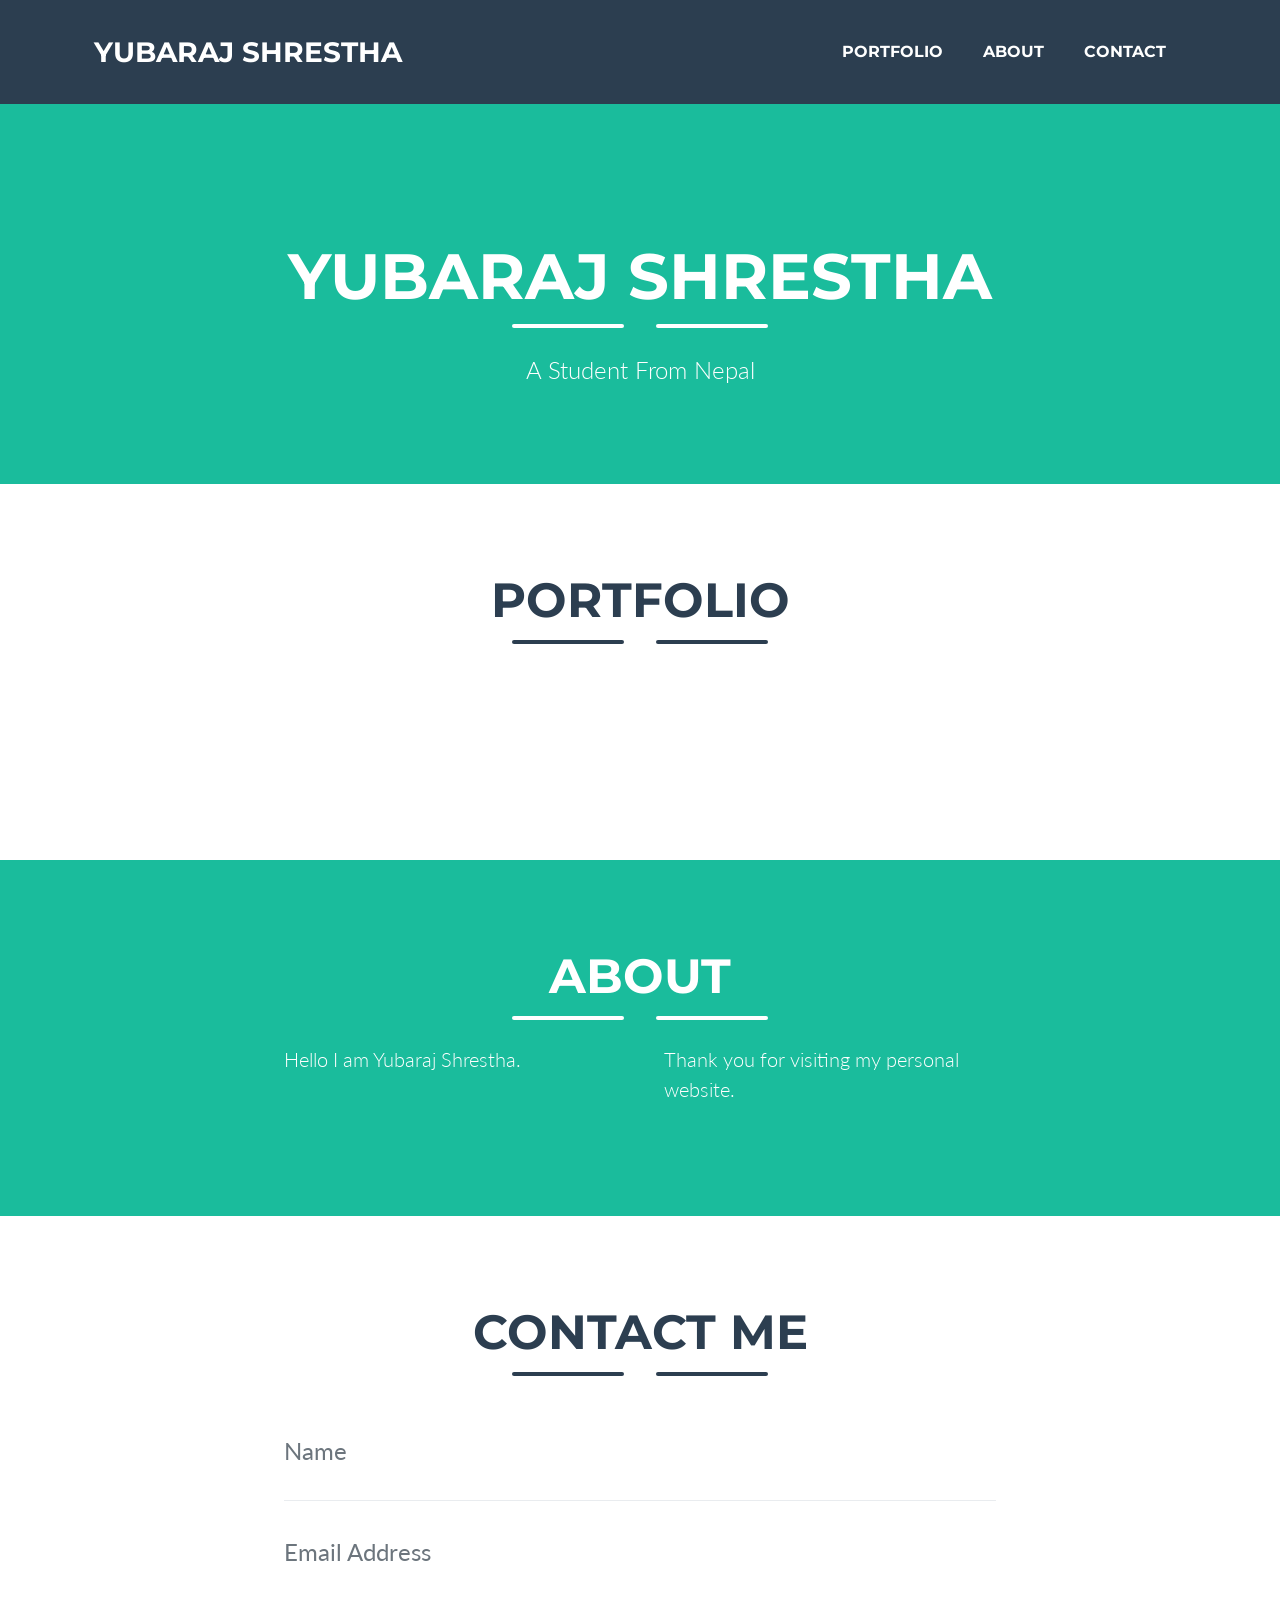
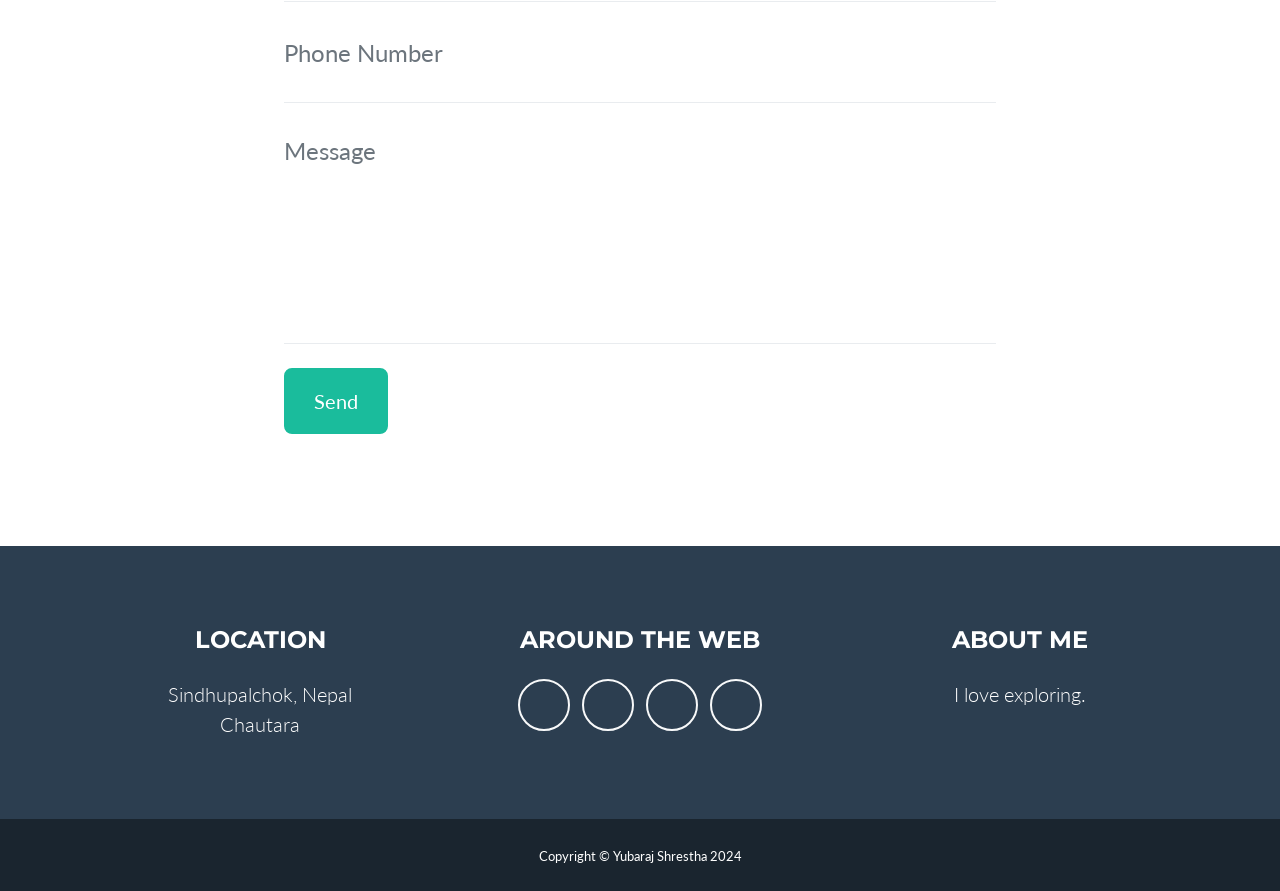
==== commit e7fab667: "Update index.html" ====
--- a/index.html
+++ b/index.html
@@ -134,7 +134,7 @@
                 </div>
                 <!-- About Section Content-->
                 <div class="row">
-                    <div class="col-lg-4 ml-auto"><p class="lead">Hello I am Yubaraj Shrestha. A Student From Nepal</p></div>
+                    <div class="col-lg-4 ml-auto"><p class="lead">Hello I am Yubaraj Shrestha.</p></div>
                     <div class="col-lg-4 mr-auto"><p class="lead">Thank you for visiting my personal website.</p></div>
                 </div>
             </div>
@@ -216,7 +216,7 @@
                     <div class="col-lg-4">
                         <h4 class="text-uppercase mb-4">About Me</h4>
                         <p class="lead mb-0">
-                            I love travelling and coding.
+                            I love exploring.
                         </p>
                     </div>
                 </div>
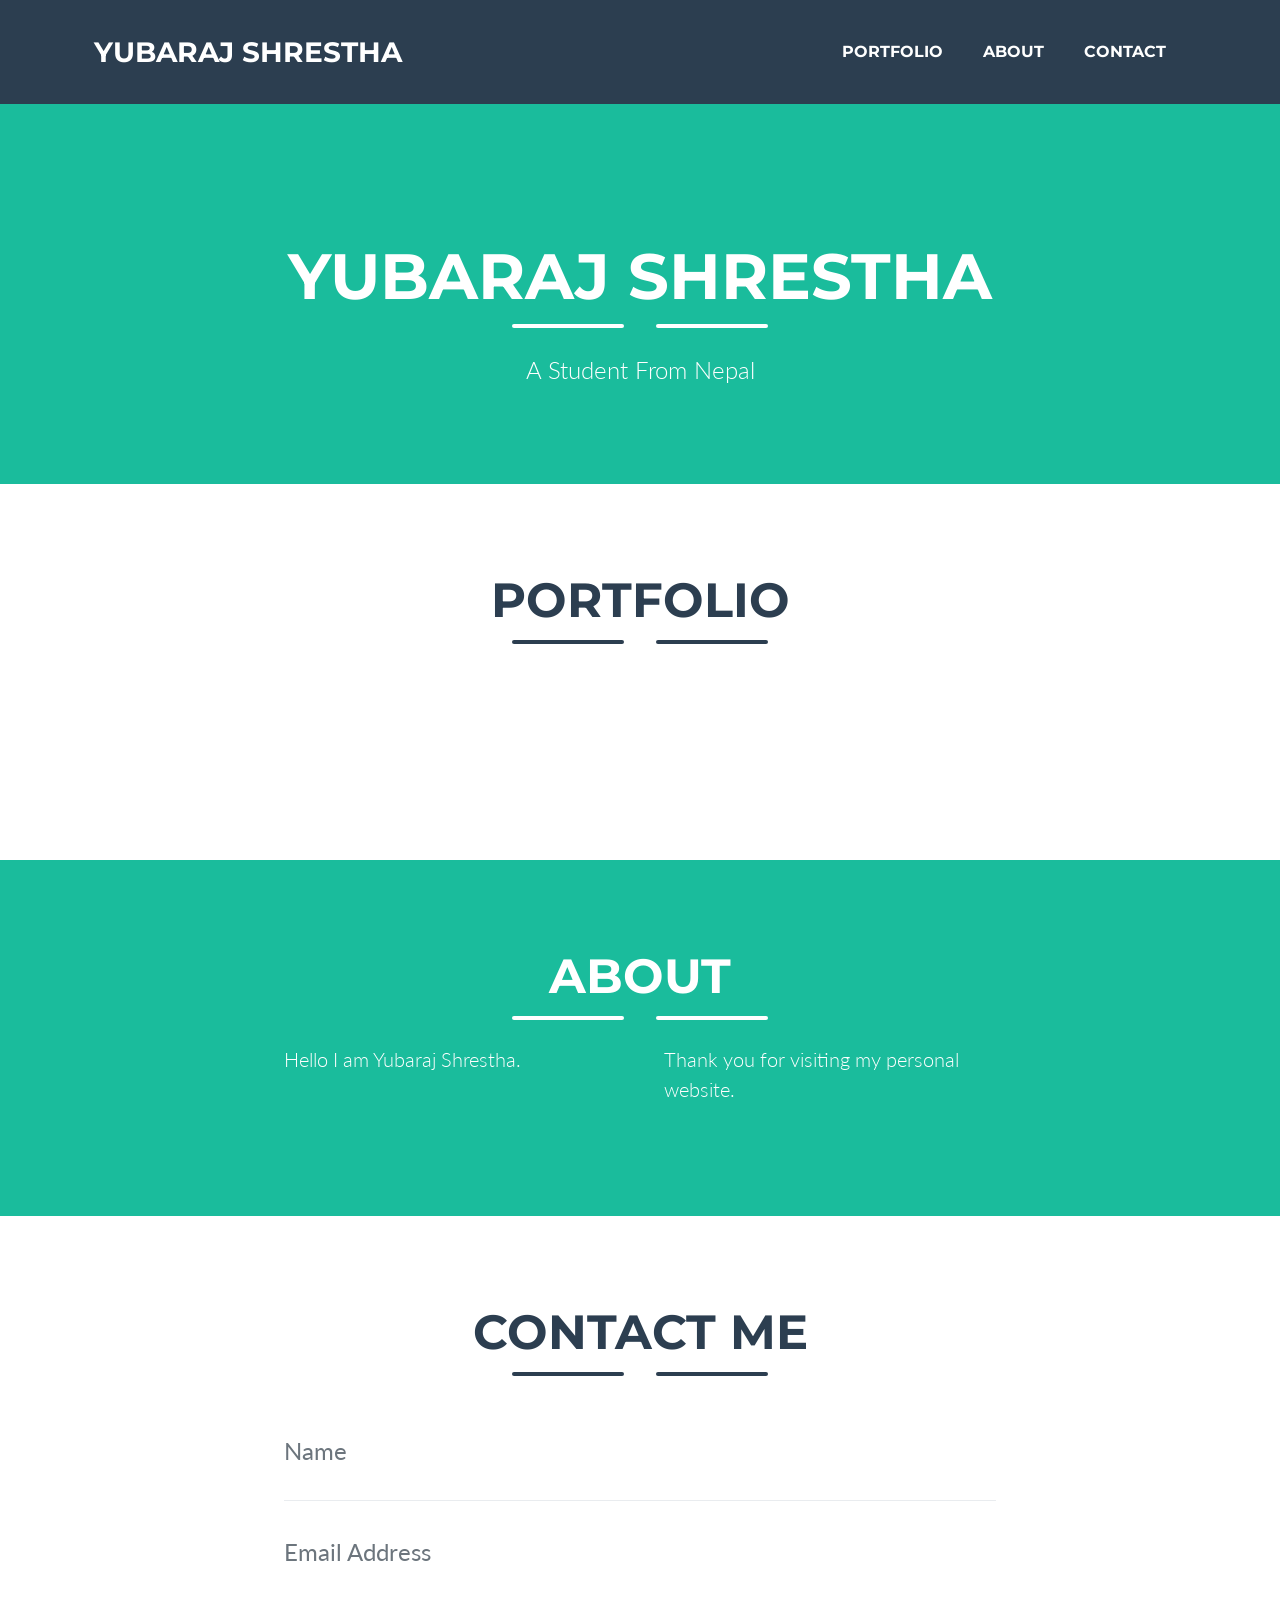
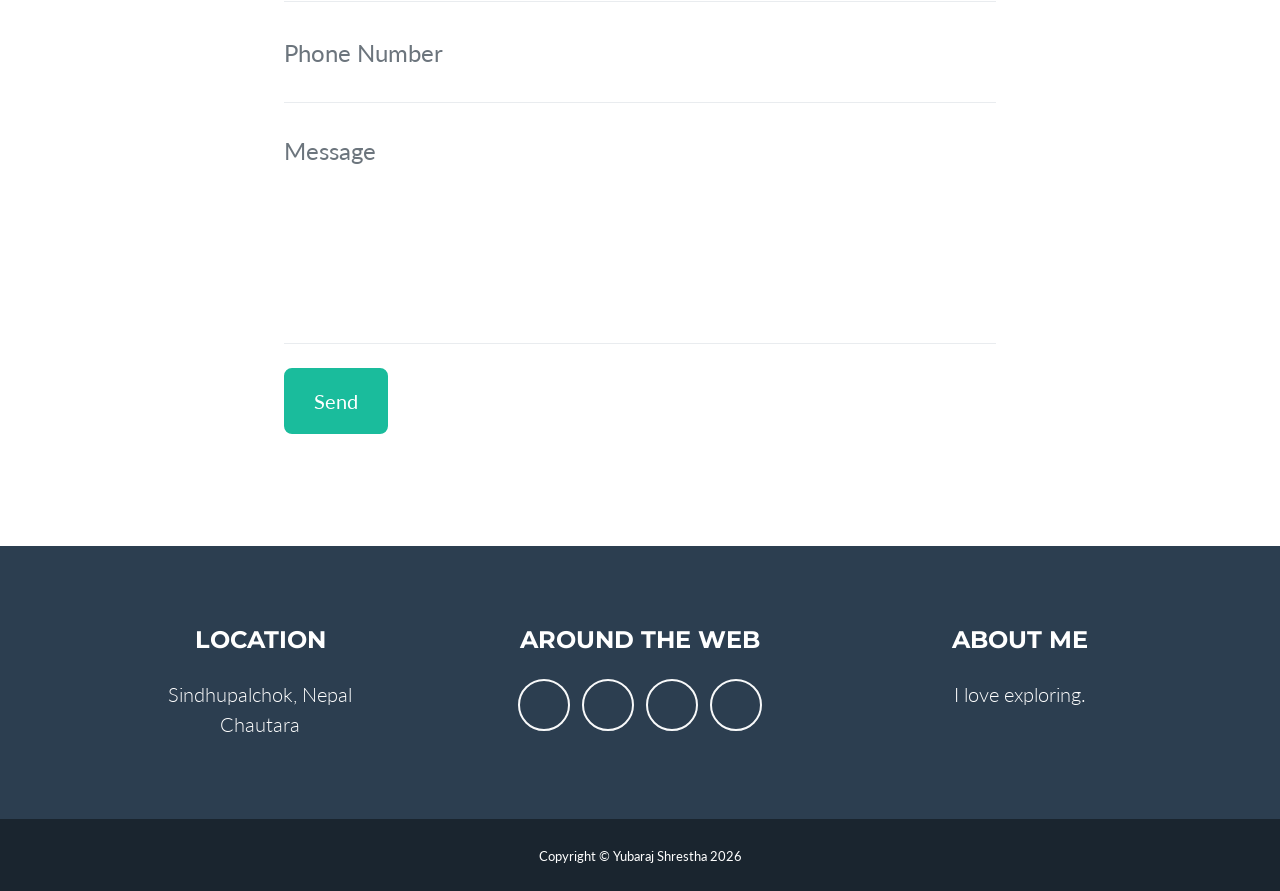
==== commit f30726e5: "Update index.html" ====
--- a/index.html
+++ b/index.html
@@ -5,7 +5,7 @@
         <meta name="viewport" content="width=device-width, initial-scale=1, shrink-to-fit=no" />
         <meta name="description" content="" />
         <meta name="author" content="" />
-        <title>Yubaraj Shrestha</title>
+        <title>Shrestha Yubaraj</title>
         <!-- Favicon-->
         <link rel="icon" type="image/x-icon" href="assets/img/favicon.ico" />
         <!-- Font Awesome icons (free version)-->
@@ -224,7 +224,7 @@
         </footer>
         <!-- Copyright Section-->
         <div class="copyright py-4 text-center text-white">
-            <div class="container"><small>Copyright © Yubaraj Shrestha 2024</small></div>
+            <div class="container"><small>Copyright © Yubaraj Shrestha 2026</small></div>
         </div>
         <!-- Scroll to Top Button (Only visible on small and extra-small screen sizes)-->
         <div class="scroll-to-top d-lg-none position-fixed">
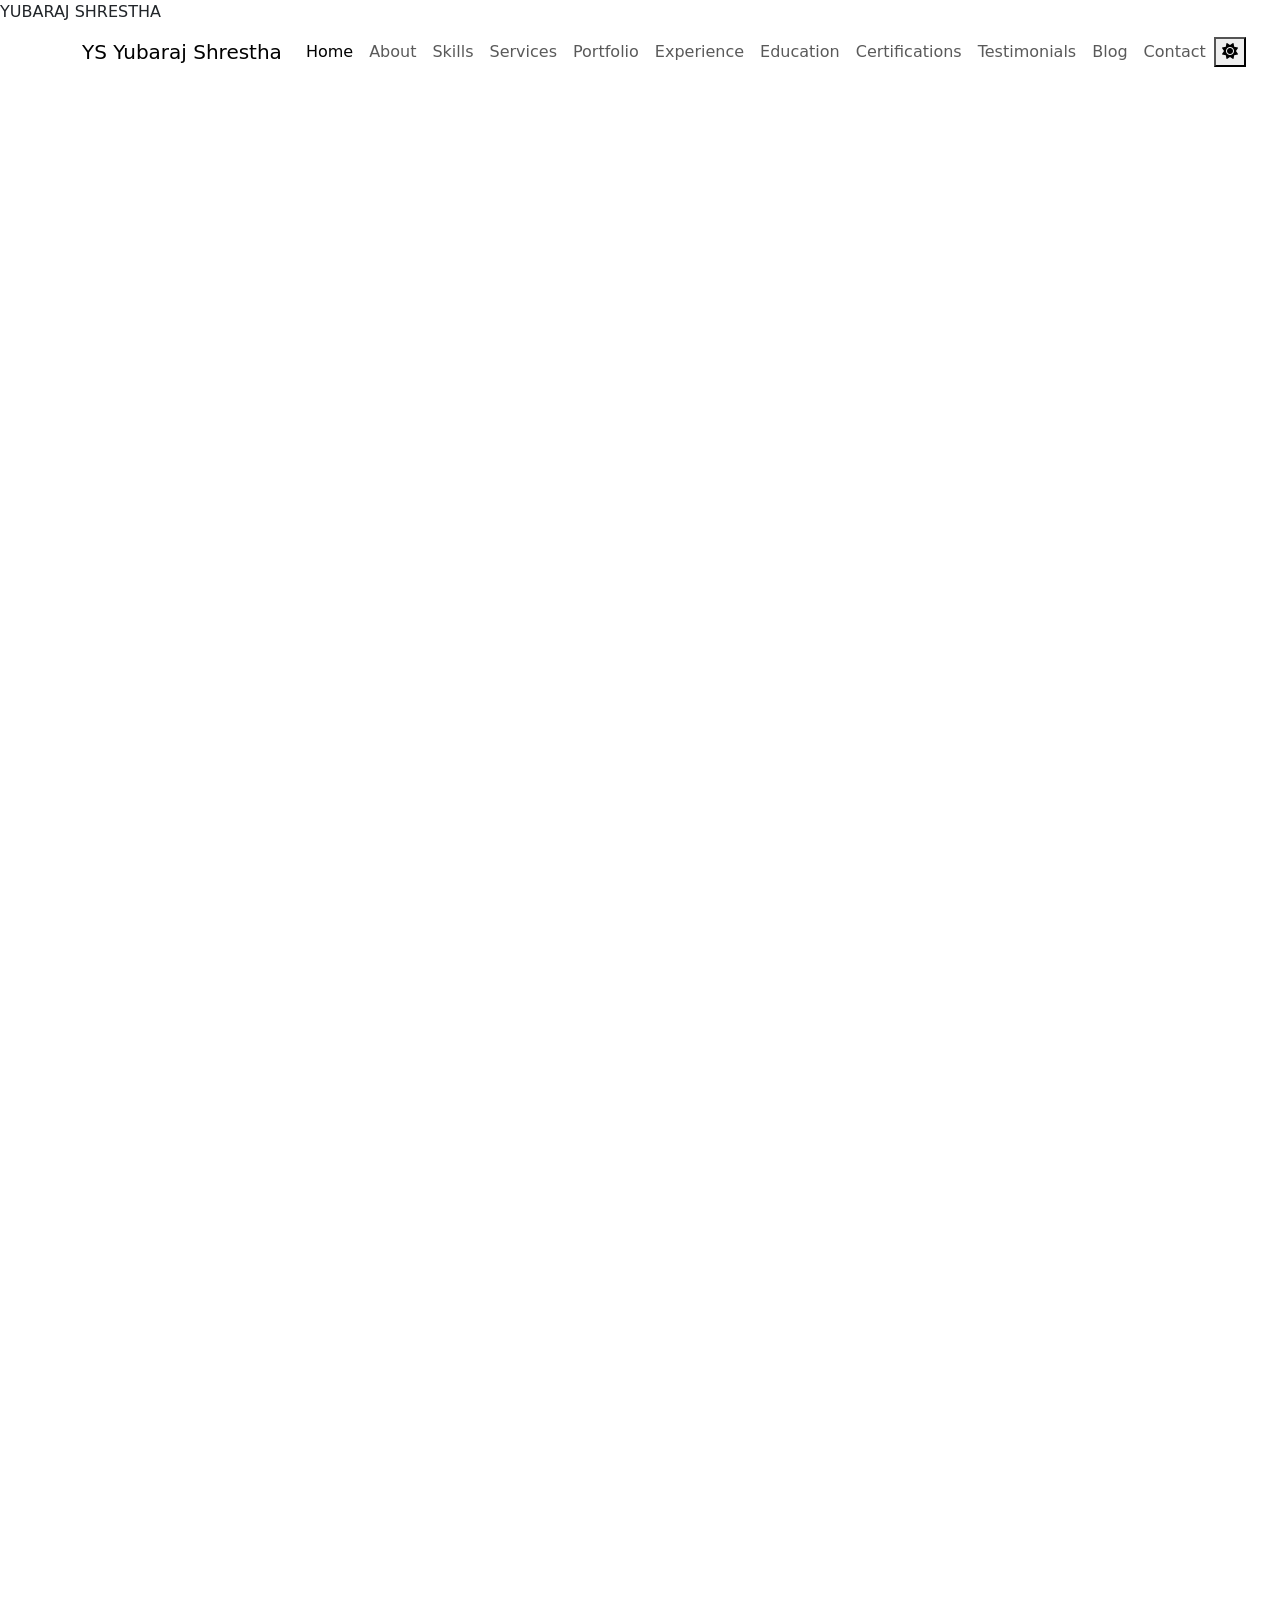
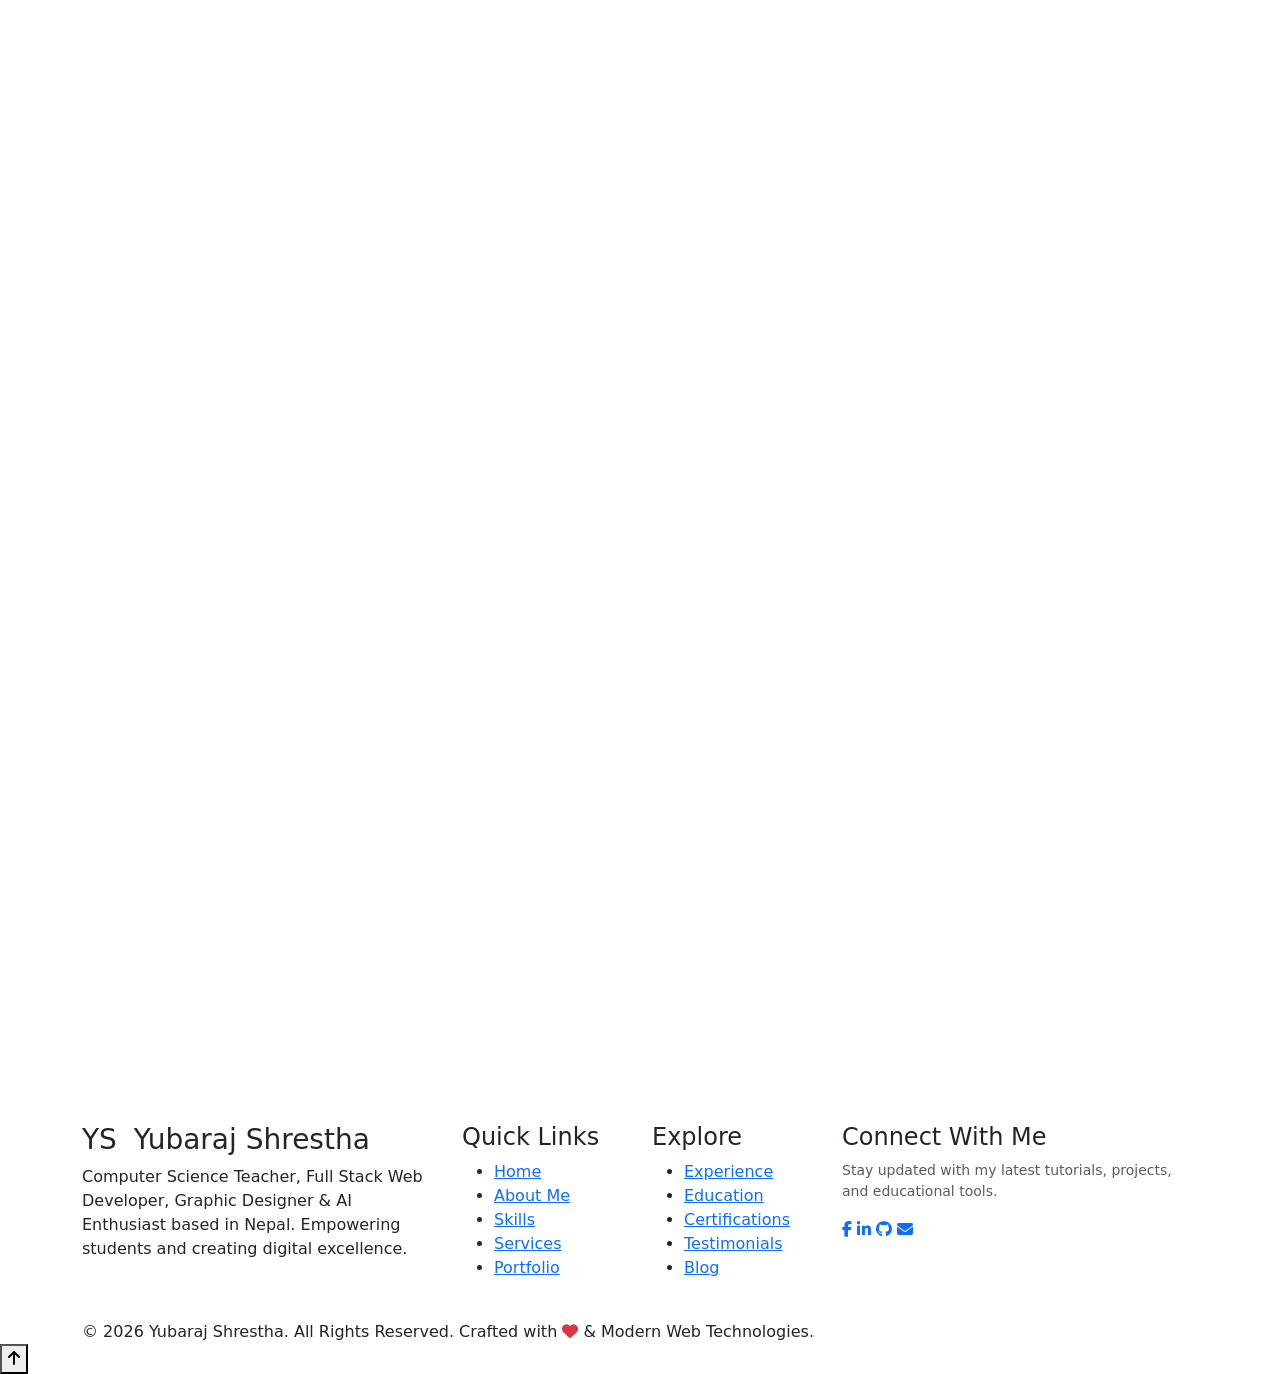
==== commit 9dc55cde: "Add files via upload" ====
--- a/index.html
+++ b/index.html
@@ -1,244 +1,1289 @@
 <!DOCTYPE html>
-<html lang="en">
-    <head>
-        <meta charset="utf-8" />
-        <meta name="viewport" content="width=device-width, initial-scale=1, shrink-to-fit=no" />
-        <meta name="description" content="" />
-        <meta name="author" content="" />
-        <title>Shrestha Yubaraj</title>
-        <!-- Favicon-->
-        <link rel="icon" type="image/x-icon" href="assets/img/favicon.ico" />
-        <!-- Font Awesome icons (free version)-->
-        <script src="https://use.fontawesome.com/releases/v5.15.1/js/all.js" crossorigin="anonymous"></script>
-        <!-- Google fonts-->
-        <link href="https://fonts.googleapis.com/css?family=Montserrat:400,700" rel="stylesheet" type="text/css" />
-        <link href="https://fonts.googleapis.com/css?family=Lato:400,700,400italic,700italic" rel="stylesheet" type="text/css" />
-        <!-- Core theme CSS (includes Bootstrap)-->
-        <link href="css/styles.css" rel="stylesheet" />
-    </head>
-    <body id="page-top">
-        <!-- Navigation-->
-        <nav class="navbar navbar-expand-lg bg-secondary text-uppercase fixed-top" id="mainNav">
-            <div class="container">
-                <a class="navbar-brand js-scroll-trigger" href="#page-top">Yubaraj Shrestha</a>
-                <button class="navbar-toggler navbar-toggler-right text-uppercase font-weight-bold bg-primary text-white rounded" type="button" data-toggle="collapse" data-target="#navbarResponsive" aria-controls="navbarResponsive" aria-expanded="false" aria-label="Toggle navigation">
-                    Menu
-                    <i class="fas fa-bars"></i>
+<html lang="en" data-theme="dark">
+<head>
+  <meta charset="UTF-8" />
+  <meta name="viewport" content="width=device-width, initial-scale=1.0" />
+  
+  <!-- Primary Meta Tags -->
+  <title>Yubaraj Shrestha | Computer Science Teacher, Web Developer & AI Enthusiast</title>
+  <meta name="title" content="Yubaraj Shrestha | Computer Science Teacher, Web Developer & AI Enthusiast" />
+  <meta name="description" content="Official portfolio of Yubaraj Shrestha - Computer Science Teacher, Full Stack Web Developer, Graphic Designer, and AI Enthusiast based in Nepal." />
+  <meta name="keywords" content="Yubaraj Shrestha, Computer Science Teacher, Web Developer, Graphic Designer, AI Enthusiast, Nepal, Portfolio, Full Stack Developer, Educator" />
+  <meta name="author" content="Yubaraj Shrestha" />
+  <meta name="robots" content="index, follow" />
+
+  <!-- Open Graph / Facebook -->
+  <meta property="og:type" content="website" />
+  <meta property="og:url" content="https://shresthayubaraj7.com.np/" />
+  <meta property="og:title" content="Yubaraj Shrestha | Computer Science Teacher & Web Developer" />
+  <meta property="og:description" content="Explore Yubaraj Shrestha's portfolio featuring Web Development projects, Computer Science teaching resources, Graphic Design work, and AI innovations." />
+  <meta property="og:image" content="images/profile.jpg" />
+
+  <!-- Twitter Card -->
+  <meta property="twitter:card" content="summary_large_image" />
+  <meta property="twitter:url" content="https://shresthayubaraj7.com.np/" />
+  <meta property="twitter:title" content="Yubaraj Shrestha | Computer Science Teacher & Web Developer" />
+  <meta property="twitter:description" content="Explore Yubaraj Shrestha's portfolio featuring Web Development projects, Computer Science teaching resources, Graphic Design work, and AI innovations." />
+  <meta property="twitter:image" content="images/profile.jpg" />
+
+  <!-- Favicon -->
+  <link rel="icon" type="image/svg+xml" href="data:image/svg+xml,<svg xmlns='http://www.w3.org/2000/svg' viewBox='0 0 100 100'><text y='.9em' font-size='90'>👨‍🏫</text></svg>" />
+
+  <!-- Google Fonts -->
+  <link rel="preconnect" href="https://fonts.googleapis.com" />
+  <link rel="preconnect" href="https://fonts.gstatic.com" crossorigin />
+  <link href="https://fonts.googleapis.com/css2?family=Inter:wght@300;400;500;600;700&family=Poppins:wght@500;600;700;800&display=swap" rel="stylesheet" />
+
+  <!-- Bootstrap 5 CSS CDN -->
+  <link href="https://cdn.jsdelivr.net/npm/bootstrap@5.3.3/dist/css/bootstrap.min.css" rel="stylesheet" integrity="sha384-QWTKZyjpPEjISv5WaRU9OFeRpok6YctnYmDr5pNlyT2bRjXh0JMhjY6hW+ALEwIH" crossorigin="anonymous" />
+
+  <!-- Font Awesome Icons CDN -->
+  <link rel="stylesheet" href="https://cdnjs.cloudflare.com/ajax/libs/font-awesome/6.5.1/css/all.min.css" integrity="sha512-DTOQO9RWCH3ppGqcWaEA1BIZOC6xxalwEsw9c2QQeAIftl+Vegovlnee1c9QX4TctnWMn13TZye+giMm8e2LwA==" crossorigin="anonymous" referrerpolicy="no-referrer" />
+
+  <!-- AOS (Animate On Scroll) CSS CDN -->
+  <link href="https://unpkg.com/aos@2.3.1/dist/aos.css" rel="stylesheet" />
+
+  <!-- Custom Stylesheets -->
+  <link rel="stylesheet" href="css/style.css" />
+  <link rel="stylesheet" href="css/responsive.css" />
+
+  <!-- JSON-LD Structured Data for SEO -->
+  <script type="application/ld+json">
+  {
+    "@context": "https://schema.org",
+    "@type": "Person",
+    "name": "Yubaraj Shrestha",
+    "jobTitle": "Computer Science Teacher & Full Stack Web Developer",
+    "url": "https://shresthayubaraj7.com.np",
+    "sameAs": [
+      "https://facebook.com",
+      "https://linkedin.com",
+      "https://github.com"
+    ],
+    "knowsAbout": [
+      "Computer Science",
+      "Web Development",
+      "Graphic Design",
+      "Artificial Intelligence",
+      "Python Programming",
+      "C Programming",
+      "HTML",
+      "CSS",
+      "JavaScript",
+      "PHP"
+    ]
+  }
+  </script>
+</head>
+<body>
+
+  <!-- ==========================================================================
+       Preloader
+       ========================================================================== -->
+  <div id="preloader">
+    <div class="spinner"></div>
+    <div class="preloader-text">YUBARAJ SHRESTHA</div>
+  </div>
+
+  <!-- ==========================================================================
+       Sticky Navigation Bar
+       ========================================================================== -->
+  <header>
+    <nav class="navbar navbar-expand-lg navbar-custom">
+      <div class="container">
+        <a class="navbar-brand" href="#home" id="navBrand">
+          <span class="brand-badge">YS</span> Yubaraj Shrestha
+        </a>
+        <button class="navbar-toggler text-white border-0" type="button" data-bs-toggle="collapse" data-bs-target="#navbarNav" aria-controls="navbarNav" aria-expanded="false" aria-label="Toggle navigation" id="mobileNavToggle">
+          <i class="fa-solid fa-bars fs-3"></i>
+        </button>
+        <div class="collapse navbar-collapse justify-content-end" id="navbarNav">
+          <ul class="navbar-nav align-items-lg-center">
+            <li class="nav-item"><a class="nav-link active" href="#home" id="nav-home">Home</a></li>
+            <li class="nav-item"><a class="nav-link" href="#about" id="nav-about">About</a></li>
+            <li class="nav-item"><a class="nav-link" href="#skills" id="nav-skills">Skills</a></li>
+            <li class="nav-item"><a class="nav-link" href="#services" id="nav-services">Services</a></li>
+            <li class="nav-item"><a class="nav-link" href="#portfolio" id="nav-portfolio">Portfolio</a></li>
+            <li class="nav-item"><a class="nav-link" href="#experience" id="nav-experience">Experience</a></li>
+            <li class="nav-item"><a class="nav-link" href="#education" id="nav-education">Education</a></li>
+            <li class="nav-item"><a class="nav-link" href="#certifications" id="nav-certifications">Certifications</a></li>
+            <li class="nav-item"><a class="nav-link" href="#testimonials" id="nav-testimonials">Testimonials</a></li>
+            <li class="nav-item"><a class="nav-link" href="#blog" id="nav-blog">Blog</a></li>
+            <li class="nav-item"><a class="nav-link" href="#contact" id="nav-contact">Contact</a></li>
+            <li class="nav-item">
+              <button class="theme-toggle-btn" id="themeToggleBtn" aria-label="Toggle Dark or Light Mode">
+                <i class="fa-solid fa-sun" id="themeIcon"></i>
+              </button>
+            </li>
+          </ul>
+        </div>
+      </div>
+    </nav>
+  </header>
+
+  <main>
+    <!-- ==========================================================================
+         Hero Section
+         ========================================================================== -->
+    <section id="home" class="hero-section">
+      <canvas id="particles-canvas"></canvas>
+      <div class="container hero-content">
+        <div class="row align-items-center">
+          <div class="col-lg-7" data-aos="fade-right">
+            <div class="hero-greeting">
+              <i class="fa-solid fa-hand-wave"></i> Hello, I'm
+            </div>
+            <h1 class="hero-title">Yubaraj Shrestha</h1>
+            <div class="typed-text-wrap">
+              I am a <span id="typedText"></span>
+            </div>
+            <p class="hero-description">
+              Dedicated Computer Science educator and versatile tech professional with expertise in web development, digital graphic design, and AI-driven pedagogical tools. Passioned about empowering students and crafting high-impact digital solutions.
+            </p>
+            <div class="hero-buttons">
+              <button class="btn-custom btn-primary-custom" data-bs-toggle="modal" data-bs-target="#cvModal" id="btnDownloadCV">
+                <i class="fa-solid fa-download"></i> Download CV
+              </button>
+              <a href="#contact" class="btn-custom btn-outline-custom" id="btnHireMe">
+                <i class="fa-solid fa-paper-plane"></i> Hire Me
+              </a>
+            </div>
+            <div class="social-links">
+              <a href="https://facebook.com" target="_blank" class="social-icon" aria-label="Facebook" id="socialFb"><i class="fa-brands fa-facebook-f"></i></a>
+              <a href="https://linkedin.com" target="_blank" class="social-icon" aria-label="LinkedIn" id="socialLinkedin"><i class="fa-brands fa-linkedin-in"></i></a>
+              <a href="https://github.com" target="_blank" class="social-icon" aria-label="GitHub" id="socialGithub"><i class="fa-brands fa-github"></i></a>
+              <a href="mailto:sthyubraj099@gmail.com" class="social-icon" aria-label="Email" id="socialEmail"><i class="fa-solid fa-envelope"></i></a>
+            </div>
+          </div>
+          <div class="col-lg-5" data-aos="fade-left">
+            <div class="hero-image-wrap">
+              <div class="hero-image-inner">
+                <img src="images/profile.jpg" alt="Yubaraj Shrestha" class="hero-img" id="heroProfileImg" referrerpolicy="no-referrer" />
+              </div>
+              <div class="hero-experience-badge glass-card">
+                <div class="badge-icon"><i class="fa-solid fa-award"></i></div>
+                <div class="badge-text">
+                  <strong>7+ Years</strong>
+                  <span>Tech & Teaching Experience</span>
+                </div>
+              </div>
+            </div>
+          </div>
+        </div>
+      </div>
+    </section>
+
+    <!-- ==========================================================================
+         About Me Section
+         ========================================================================== -->
+    <section id="about" class="about-section">
+      <div class="container">
+        <div class="section-title-wrap" data-aos="fade-up">
+          <span class="section-subtitle">Biography</span>
+          <h2 class="section-title">About <span>Me</span></h2>
+          <p class="section-description">
+            Combining academic rigor with hands-on software craft to build modern web experiences and inspire the next generation of technologists.
+          </p>
+        </div>
+
+        <div class="row align-items-center mb-5">
+          <div class="col-lg-5 mb-4 mb-lg-0" data-aos="fade-right">
+            <div class="about-img-box">
+              <img src="images/profile_casual.jpg" alt="Yubaraj Shrestha Teaching" class="img-fluid" id="aboutProfileImg" referrerpolicy="no-referrer" />
+            </div>
+          </div>
+          <div class="col-lg-7" data-aos="fade-left">
+            <h3 class="mb-3">Educator, Developer & Digital Creator</h3>
+            <p class="text-muted mb-3">
+              I am Yubaraj Shrestha, a passionate Computer Science Teacher and Full Stack Web Developer based in Nepal. With over 7 years of combined experience in secondary & higher secondary computer education, web engineering, and creative graphic design, I bridge the gap between complex technical theory and practical industry applications.
+            </p>
+            <p class="text-muted mb-4">
+              My core mission is to cultivate logical thinking and digital literacy in students while delivering tailor-made digital products—including school portals, custom web platforms, branding kits, and academic assessment engines—for institutions and clients.
+            </p>
+            <div class="d-flex flex-wrap gap-3">
+              <button class="btn-custom btn-primary-custom" data-bs-toggle="modal" data-bs-target="#cvModal" id="aboutResumeBtn">
+                <i class="fa-solid fa-file-pdf"></i> Download Resume
+              </button>
+              <a href="#contact" class="btn-custom btn-outline-custom" id="aboutContactBtn">
+                <i class="fa-solid fa-comments"></i> Get In Touch
+              </a>
+            </div>
+          </div>
+        </div>
+
+        <!-- Animated Statistics Cards -->
+        <div class="row g-4" id="statsRow" data-aos="fade-up">
+          <div class="col-6 col-md-3">
+            <div class="glass-card stat-card">
+              <div class="stat-number" data-target="7" data-suffix="+">0</div>
+              <div class="stat-label">Years of Experience</div>
+            </div>
+          </div>
+          <div class="col-6 col-md-3">
+            <div class="glass-card stat-card">
+              <div class="stat-number" data-target="50" data-suffix="+">0</div>
+              <div class="stat-label">Projects Completed</div>
+            </div>
+          </div>
+          <div class="col-6 col-md-3">
+            <div class="glass-card stat-card">
+              <div class="stat-number" data-target="1500" data-suffix="+">0</div>
+              <div class="stat-label">Students Taught</div>
+            </div>
+          </div>
+          <div class="col-6 col-md-3">
+            <div class="glass-card stat-card">
+              <div class="stat-number" data-target="10" data-suffix="+">0</div>
+              <div class="stat-label">Certificates Earned</div>
+            </div>
+          </div>
+        </div>
+      </div>
+    </section>
+
+    <!-- ==========================================================================
+         Skills Section
+         ========================================================================== -->
+    <section id="skills" class="skills-section">
+      <div class="container">
+        <div class="section-title-wrap" data-aos="fade-up">
+          <span class="section-subtitle">Proficiency</span>
+          <h2 class="section-title">My <span>Skills</span></h2>
+          <p class="section-description">
+            A comprehensive overview of my technical programming capabilities, software tools, and professional pedagogical competencies.
+          </p>
+        </div>
+
+        <!-- Technical Skills Animated Progress Bars -->
+        <div class="row g-4 mb-5">
+          <div class="col-lg-6" data-aos="fade-right">
+            <h4 class="mb-4"><i class="fa-solid fa-code text-primary me-2"></i> Technical & Coding Skills</h4>
+
+            <div class="skill-box">
+              <div class="skill-info">
+                <span class="skill-name"><i class="fa-brands fa-html5"></i> HTML5</span>
+                <span class="skill-percent">95%</span>
+              </div>
+              <div class="skill-bar-bg"><div class="skill-bar-fill" data-percent="95"></div></div>
+            </div>
+
+            <div class="skill-box">
+              <div class="skill-info">
+                <span class="skill-name"><i class="fa-brands fa-css3-alt"></i> CSS3 & Bootstrap 5</span>
+                <span class="skill-percent">90%</span>
+              </div>
+              <div class="skill-bar-bg"><div class="skill-bar-fill" data-percent="90"></div></div>
+            </div>
+
+            <div class="skill-box">
+              <div class="skill-info">
+                <span class="skill-name"><i class="fa-brands fa-js"></i> JavaScript (ES6+)</span>
+                <span class="skill-percent">88%</span>
+              </div>
+              <div class="skill-bar-bg"><div class="skill-bar-fill" data-percent="88"></div></div>
+            </div>
+
+            <div class="skill-box">
+              <div class="skill-info">
+                <span class="skill-name"><i class="fa-brands fa-php"></i> PHP & MySQL</span>
+                <span class="skill-percent">82%</span>
+              </div>
+              <div class="skill-bar-bg"><div class="skill-bar-fill" data-percent="82"></div></div>
+            </div>
+
+            <div class="skill-box">
+              <div class="skill-info">
+                <span class="skill-name"><i class="fa-brands fa-python"></i> Python Programming</span>
+                <span class="skill-percent">85%</span>
+              </div>
+              <div class="skill-bar-bg"><div class="skill-bar-fill" data-percent="85"></div></div>
+            </div>
+
+            <div class="skill-box">
+              <div class="skill-info">
+                <span class="skill-name"><i class="fa-solid fa-c"></i> C Programming</span>
+                <span class="skill-percent">80%</span>
+              </div>
+              <div class="skill-bar-bg"><div class="skill-bar-fill" data-percent="80"></div></div>
+            </div>
+          </div>
+
+          <div class="col-lg-6" data-aos="fade-left">
+            <h4 class="mb-4"><i class="fa-solid fa-laptop-code text-primary me-2"></i> Tools, Teaching & AI Skills</h4>
+
+            <div class="skill-box">
+              <div class="skill-info">
+                <span class="skill-name"><i class="fa-solid fa-chalkboard-user"></i> Teaching & Pedagogy</span>
+                <span class="skill-percent">98%</span>
+              </div>
+              <div class="skill-bar-bg"><div class="skill-bar-fill" data-percent="98"></div></div>
+            </div>
+
+            <div class="skill-box">
+              <div class="skill-info">
+                <span class="skill-name"><i class="fa-brands fa-wordpress"></i> WordPress</span>
+                <span class="skill-percent">88%</span>
+              </div>
+              <div class="skill-bar-bg"><div class="skill-bar-fill" data-percent="88"></div></div>
+            </div>
+
+            <div class="skill-box">
+              <div class="skill-info">
+                <span class="skill-name"><i class="fa-solid fa-robot"></i> AI Tools & Prompting</span>
+                <span class="skill-percent">92%</span>
+              </div>
+              <div class="skill-bar-bg"><div class="skill-bar-fill" data-percent="92"></div></div>
+            </div>
+
+            <div class="skill-box">
+              <div class="skill-info">
+                <span class="skill-name"><i class="fa-solid fa-palette"></i> Photoshop & Canva</span>
+                <span class="skill-percent">90%</span>
+              </div>
+              <div class="skill-bar-bg"><div class="skill-bar-fill" data-percent="90"></div></div>
+            </div>
+
+            <div class="skill-box">
+              <div class="skill-info">
+                <span class="skill-name"><i class="fa-solid fa-network-wired"></i> Computer Networking</span>
+                <span class="skill-percent">85%</span>
+              </div>
+              <div class="skill-bar-bg"><div class="skill-bar-fill" data-percent="85"></div></div>
+            </div>
+
+            <div class="skill-box">
+              <div class="skill-info">
+                <span class="skill-name"><i class="fa-solid fa-file-excel"></i> MS Office Suite</span>
+                <span class="skill-percent">95%</span>
+              </div>
+              <div class="skill-bar-bg"><div class="skill-bar-fill" data-percent="95"></div></div>
+            </div>
+          </div>
+        </div>
+
+        <!-- Professional Soft Skills Grid -->
+        <h4 class="text-center mb-4" data-aos="fade-up">Professional & Interpersonal Skills</h4>
+        <div class="row g-3" data-aos="fade-up">
+          <div class="col-6 col-md-2-4 col-lg">
+            <div class="glass-card soft-skill-card">
+              <div class="soft-skill-icon"><i class="fa-solid fa-people-group"></i></div>
+              <h5 class="fs-6 m-0">Leadership</h5>
+            </div>
+          </div>
+          <div class="col-6 col-md-2-4 col-lg">
+            <div class="glass-card soft-skill-card">
+              <div class="soft-skill-icon"><i class="fa-solid fa-comments"></i></div>
+              <h5 class="fs-6 m-0">Communication</h5>
+            </div>
+          </div>
+          <div class="col-6 col-md-2-4 col-lg">
+            <div class="glass-card soft-skill-card">
+              <div class="soft-skill-icon"><i class="fa-solid fa-puzzle-piece"></i></div>
+              <h5 class="fs-6 m-0">Problem Solving</h5>
+            </div>
+          </div>
+          <div class="col-6 col-md-2-4 col-lg">
+            <div class="glass-card soft-skill-card">
+              <div class="soft-skill-icon"><i class="fa-solid fa-lightbulb"></i></div>
+              <h5 class="fs-6 m-0">Creativity</h5>
+            </div>
+          </div>
+          <div class="col-6 col-md-2-4 col-lg">
+            <div class="glass-card soft-skill-card">
+              <div class="soft-skill-icon"><i class="fa-solid fa-handshake"></i></div>
+              <h5 class="fs-6 m-0">Team Work</h5>
+            </div>
+          </div>
+        </div>
+      </div>
+    </section>
+
+    <!-- ==========================================================================
+         Services Section
+         ========================================================================== -->
+    <section id="services" class="services-section">
+      <div class="container">
+        <div class="section-title-wrap" data-aos="fade-up">
+          <span class="section-subtitle">What I Offer</span>
+          <h2 class="section-title">My <span>Services</span></h2>
+          <p class="section-description">
+            Delivering end-to-end web engineering, educational instruction, design graphics, and digital workflow solutions.
+          </p>
+        </div>
+
+        <div class="row g-4">
+          <!-- Web Development -->
+          <div class="col-md-6 col-lg-4" data-aos="fade-up" data-aos-delay="100">
+            <div class="glass-card service-card">
+              <div class="service-icon"><i class="fa-solid fa-laptop-code"></i></div>
+              <h3 class="service-title">Web Development</h3>
+              <p class="service-description">
+                Building responsive, secure, and modern websites and web applications using HTML5, CSS3, JavaScript, PHP, MySQL, and WordPress.
+              </p>
+            </div>
+          </div>
+
+          <!-- Website Design -->
+          <div class="col-md-6 col-lg-4" data-aos="fade-up" data-aos-delay="200">
+            <div class="glass-card service-card">
+              <div class="service-icon"><i class="fa-solid fa-compass-drafting"></i></div>
+              <h3 class="service-title">Website Design</h3>
+              <p class="service-description">
+                Designing elegant, user-centric interfaces with modern glassmorphic aesthetics, responsive Bootstrap grids, and smooth animations.
+              </p>
+            </div>
+          </div>
+
+          <!-- Graphic Design -->
+          <div class="col-md-6 col-lg-4" data-aos="fade-up" data-aos-delay="300">
+            <div class="glass-card service-card">
+              <div class="service-icon"><i class="fa-solid fa-pen-nib"></i></div>
+              <h3 class="service-title">Graphic Design</h3>
+              <p class="service-description">
+                Crafting visual brand identities, banners, logo designs, educational charts, and Canva social media templates with Photoshop and Canva.
+              </p>
+            </div>
+          </div>
+
+          <!-- Computer Science Teaching -->
+          <div class="col-md-6 col-lg-4" data-aos="fade-up" data-aos-delay="100">
+            <div class="glass-card service-card">
+              <div class="service-icon"><i class="fa-solid fa-graduation-cap"></i></div>
+              <h3 class="service-title">Computer Science Teaching</h3>
+              <p class="service-description">
+                Delivering high school and college level computer science instruction covering C, Python, Web Tech, Database Systems, and Hardware.
+              </p>
+            </div>
+          </div>
+
+          <!-- Office Automation -->
+          <div class="col-md-6 col-lg-4" data-aos="fade-up" data-aos-delay="200">
+            <div class="glass-card service-card">
+              <div class="service-icon"><i class="fa-solid fa-file-invoice"></i></div>
+              <h3 class="service-title">Office Automation</h3>
+              <p class="service-description">
+                Streamlining school and business administrative tasks with custom MS Office macros, spreadsheet templates, and record management tools.
+              </p>
+            </div>
+          </div>
+
+          <!-- Question Paper Design -->
+          <div class="col-md-6 col-lg-4" data-aos="fade-up" data-aos-delay="300">
+            <div class="glass-card service-card">
+              <div class="service-icon"><i class="fa-solid fa-file-circle-check"></i></div>
+              <h3 class="service-title">Question Paper Design</h3>
+              <p class="service-description">
+                Designing standardized, curriculum-aligned academic assessment papers, exam specifications, and automated marking rubrics.
+              </p>
+            </div>
+          </div>
+
+          <!-- AI Consulting -->
+          <div class="col-md-6 col-lg-4 mx-auto" data-aos="fade-up" data-aos-delay="400">
+            <div class="glass-card service-card">
+              <div class="service-icon"><i class="fa-solid fa-wand-magic-sparkles"></i></div>
+              <h3 class="service-title">AI Consulting</h3>
+              <p class="service-description">
+                Guiding educators and small businesses on integrating AI tools, prompt engineering workflows, and generative AI into daily routines.
+              </p>
+            </div>
+          </div>
+        </div>
+      </div>
+    </section>
+
+    <!-- ==========================================================================
+         Portfolio Gallery Section
+         ========================================================================== -->
+    <section id="portfolio" class="portfolio-section">
+      <div class="container">
+        <div class="section-title-wrap" data-aos="fade-up">
+          <span class="section-subtitle">Showcase</span>
+          <h2 class="section-title">My <span>Portfolio</span></h2>
+          <p class="section-description">
+            Filter through my selected projects across web application development, graphic design, teaching materials, and academic certificates.
+          </p>
+        </div>
+
+        <!-- Filter Buttons -->
+        <div class="portfolio-filters" data-aos="fade-up" id="portfolioFilterContainer">
+          <button class="filter-btn active" data-filter="all">All</button>
+          <button class="filter-btn" data-filter="websites">Websites</button>
+          <button class="filter-btn" data-filter="graphics">Graphics</button>
+          <button class="filter-btn" data-filter="teaching">Teaching</button>
+          <button class="filter-btn" data-filter="projects">Projects</button>
+          <button class="filter-btn" data-filter="certificates">Certificates</button>
+        </div>
+
+        <!-- Portfolio Items Grid -->
+        <div class="row g-4" id="portfolioGrid">
+          <!-- Item 1: Websites -->
+          <div class="col-md-6 col-lg-4 portfolio-item" data-category="websites" data-aos="fade-up">
+            <div class="glass-card portfolio-card">
+              <div class="portfolio-img-wrap">
+                <img src="images/project_web.jpg" alt="School Management Portal" referrerpolicy="no-referrer" />
+                <div class="portfolio-overlay">
+                  <a href="https://github.com" target="_blank" class="btn btn-sm btn-light rounded-circle p-2" title="GitHub Code"><i class="fa-brands fa-github fs-5"></i></a>
+                  <a href="#contact" class="btn btn-sm btn-primary rounded-circle p-2" title="Live Demo"><i class="fa-solid fa-arrow-up-right-from-square fs-5"></i></a>
+                </div>
+              </div>
+              <div class="portfolio-body">
+                <div class="portfolio-category">Websites</div>
+                <h3 class="portfolio-title">EduPortal Management System</h3>
+                <p class="portfolio-desc">A full responsive web portal for managing student grades, attendance, and exam notifications.</p>
+                <div class="portfolio-tech-tags">
+                  <span class="tech-tag">PHP</span>
+                  <span class="tech-tag">MySQL</span>
+                  <span class="tech-tag">Bootstrap 5</span>
+                  <span class="tech-tag">JS</span>
+                </div>
+              </div>
+            </div>
+          </div>
+
+          <!-- Item 2: Graphics -->
+          <div class="col-md-6 col-lg-4 portfolio-item" data-category="graphics" data-aos="fade-up" data-aos-delay="100">
+            <div class="glass-card portfolio-card">
+              <div class="portfolio-img-wrap">
+                <img src="images/project_graphic.jpg" alt="Tech Edu Branding Kit" referrerpolicy="no-referrer" />
+                <div class="portfolio-overlay">
+                  <a href="#contact" class="btn btn-sm btn-primary rounded-circle p-2" title="View Design"><i class="fa-solid fa-eye fs-5"></i></a>
+                </div>
+              </div>
+              <div class="portfolio-body">
+                <div class="portfolio-category">Graphics</div>
+                <h3 class="portfolio-title">TechEdu Brand Identity Kit</h3>
+                <p class="portfolio-desc">Creative logo collection, typography posters, and social media marketing assets for computer education.</p>
+                <div class="portfolio-tech-tags">
+                  <span class="tech-tag">Photoshop</span>
+                  <span class="tech-tag">Canva</span>
+                  <span class="tech-tag">Illustrator</span>
+                </div>
+              </div>
+            </div>
+          </div>
+
+          <!-- Item 3: Teaching -->
+          <div class="col-md-6 col-lg-4 portfolio-item" data-category="teaching" data-aos="fade-up" data-aos-delay="200">
+            <div class="glass-card portfolio-card">
+              <div class="portfolio-img-wrap">
+                <img src="images/project_web.jpg" alt="Interactive CS Question Paper Generator" referrerpolicy="no-referrer" />
+                <div class="portfolio-overlay">
+                  <a href="https://github.com" target="_blank" class="btn btn-sm btn-light rounded-circle p-2"><i class="fa-brands fa-github fs-5"></i></a>
+                  <a href="#contact" class="btn btn-sm btn-primary rounded-circle p-2"><i class="fa-solid fa-eye fs-5"></i></a>
+                </div>
+              </div>
+              <div class="portfolio-body">
+                <div class="portfolio-category">Teaching</div>
+                <h3 class="portfolio-title">Automated Question Paper Builder</h3>
+                <p class="portfolio-desc">Web app that generates customizable computer science test papers based on topic difficulty and mark weights.</p>
+                <div class="portfolio-tech-tags">
+                  <span class="tech-tag">JavaScript</span>
+                  <span class="tech-tag">HTML5</span>
+                  <span class="tech-tag">CSS3</span>
+                </div>
+              </div>
+            </div>
+          </div>
+
+          <!-- Item 4: Projects -->
+          <div class="col-md-6 col-lg-4 portfolio-item" data-category="projects" data-aos="fade-up">
+            <div class="glass-card portfolio-card">
+              <div class="portfolio-img-wrap">
+                <img src="images/project_dashboard.jpg" alt="Python Learning Sandbox" referrerpolicy="no-referrer" />
+                <div class="portfolio-overlay">
+                  <a href="https://github.com" target="_blank" class="btn btn-sm btn-light rounded-circle p-2"><i class="fa-brands fa-github fs-5"></i></a>
+                  <a href="#contact" class="btn btn-sm btn-primary rounded-circle p-2"><i class="fa-solid fa-arrow-up-right-from-square fs-5"></i></a>
+                </div>
+              </div>
+              <div class="portfolio-body">
+                <div class="portfolio-category">Projects</div>
+                <h3 class="portfolio-title">Python Interactive Code Tutor</h3>
+                <p class="portfolio-desc">An interactive beginner coding environment with live code snippets, syntax visualizers, and exercise quizzes.</p>
+                <div class="portfolio-tech-tags">
+                  <span class="tech-tag">Python</span>
+                  <span class="tech-tag">JavaScript</span>
+                  <span class="tech-tag">AOS</span>
+                </div>
+              </div>
+            </div>
+          </div>
+
+          <!-- Item 5: Websites -->
+          <div class="col-md-6 col-lg-4 portfolio-item" data-category="websites" data-aos="fade-up" data-aos-delay="100">
+            <div class="glass-card portfolio-card">
+              <div class="portfolio-img-wrap">
+                <img src="images/project_dashboard.jpg" alt="Institutional E-Commerce Platform" referrerpolicy="no-referrer" />
+                <div class="portfolio-overlay">
+                  <a href="https://github.com" target="_blank" class="btn btn-sm btn-light rounded-circle p-2"><i class="fa-brands fa-github fs-5"></i></a>
+                  <a href="#contact" class="btn btn-sm btn-primary rounded-circle p-2"><i class="fa-solid fa-arrow-up-right-from-square fs-5"></i></a>
+                </div>
+              </div>
+              <div class="portfolio-body">
+                <div class="portfolio-category">Websites</div>
+                <h3 class="portfolio-title">Bookstore & Digital Library</h3>
+                <p class="portfolio-desc">Custom e-commerce store for academic textbooks, downloadable CS notes, and digital study guides.</p>
+                <div class="portfolio-tech-tags">
+                  <span class="tech-tag">WordPress</span>
+                  <span class="tech-tag">WooCommerce</span>
+                  <span class="tech-tag">CSS3</span>
+                </div>
+              </div>
+            </div>
+          </div>
+
+          <!-- Item 6: Certificates -->
+          <div class="col-md-6 col-lg-4 portfolio-item" data-category="certificates" data-aos="fade-up" data-aos-delay="200">
+            <div class="glass-card portfolio-card">
+              <div class="portfolio-img-wrap">
+                <img src="images/project_graphic.jpg" alt="Digital Certificate System" referrerpolicy="no-referrer" />
+                <div class="portfolio-overlay">
+                  <button class="btn btn-sm btn-primary rounded-circle p-2" data-bs-toggle="modal" data-bs-target="#certModal"><i class="fa-solid fa-certificate fs-5"></i></button>
+                </div>
+              </div>
+              <div class="portfolio-body">
+                <div class="portfolio-category">Certificates</div>
+                <h3 class="portfolio-title">Google Educator Certification</h3>
+                <p class="portfolio-desc">Certified in advanced digital teaching tools, Google Classroom integration, and online assessment strategies.</p>
+                <div class="portfolio-tech-tags">
+                  <span class="tech-tag">Google Education</span>
+                  <span class="tech-tag">Verified 2024</span>
+                </div>
+              </div>
+            </div>
+          </div>
+        </div>
+      </div>
+    </section>
+
+    <!-- ==========================================================================
+         Experience Timeline Section
+         ========================================================================== -->
+    <section id="experience" class="experience-section">
+      <div class="container">
+        <div class="section-title-wrap" data-aos="fade-up">
+          <span class="section-subtitle">Career Path</span>
+          <h2 class="section-title">Work <span>Experience</span></h2>
+          <p class="section-description">
+            A chronological timeline of my professional roles in academic institutions, IT organizations, and freelance development.
+          </p>
+        </div>
+
+        <div class="timeline">
+          <!-- Experience 1 -->
+          <div class="timeline-item" data-aos="fade-up">
+            <div class="timeline-dot"></div>
+            <div class="glass-card">
+              <span class="timeline-date">2020 - Present</span>
+              <h3 class="timeline-title">Senior Computer Science Teacher & IT Dept Head</h3>
+              <h4 class="timeline-subtitle">Higher Secondary School / College</h4>
+              <p class="text-muted m-0">
+                Leading the Computer Science department, teaching C, Python, Web Technology, and Networking to over 800+ students annually while managing school network infrastructure and digital exam portals.
+              </p>
+            </div>
+          </div>
+
+          <!-- Experience 2 -->
+          <div class="timeline-item" data-aos="fade-up">
+            <div class="timeline-dot"></div>
+            <div class="glass-card">
+              <span class="timeline-date">2018 - Present</span>
+              <h3 class="timeline-title">Lead Web Developer & Freelance Designer</h3>
+              <h4 class="timeline-subtitle">Self-Employed / Agency Client Work</h4>
+              <p class="text-muted m-0">
+                Designed and deployed 50+ custom responsive websites, client dashboards, branding logos, and e-commerce setups for businesses, academic institutions, and non-profits.
+              </p>
+            </div>
+          </div>
+
+          <!-- Experience 3 -->
+          <div class="timeline-item" data-aos="fade-up">
+            <div class="timeline-dot"></div>
+            <div class="glass-card">
+              <span class="timeline-date">2019 - 2022</span>
+              <h3 class="timeline-title">Academic Curriculum & Assessment Specialist</h3>
+              <h4 class="timeline-subtitle">Educational Content Developer</h4>
+              <p class="text-muted m-0">
+                Authored standardized question bank frameworks, practical lab manuals, and exam rubrics for secondary computer science boards.
+              </p>
+            </div>
+          </div>
+
+          <!-- Experience 4 -->
+          <div class="timeline-item" data-aos="fade-up">
+            <div class="timeline-dot"></div>
+            <div class="glass-card">
+              <span class="timeline-date">2021 - Present</span>
+              <h3 class="timeline-title">ICT & AI Literacy Workshop Lead</h3>
+              <h4 class="timeline-subtitle">Tech Community Educator</h4>
+              <p class="text-muted m-0">
+                Conducting hands-on teacher training workshops on integrating artificial intelligence, Canva graphics, and web tools in digital learning.
+              </p>
+            </div>
+          </div>
+        </div>
+      </div>
+    </section>
+
+    <!-- ==========================================================================
+         Education Section
+         ========================================================================== -->
+    <section id="education" class="education-section">
+      <div class="container">
+        <div class="section-title-wrap" data-aos="fade-up">
+          <span class="section-subtitle">Academic Credentials</span>
+          <h2 class="section-title">My <span>Education</span></h2>
+          <p class="section-description">
+            Strong academic background in Computer Science and Information Technology.
+          </p>
+        </div>
+
+        <div class="timeline">
+          <!-- Edu 1 -->
+          <div class="timeline-item" data-aos="fade-up">
+            <div class="timeline-dot"></div>
+            <div class="glass-card">
+              <span class="timeline-date">Bachelor's Degree</span>
+              <h3 class="timeline-title">BBS (Bachelor of Business Studies)</h3>
+              <h4 class="timeline-subtitle">Tribhuvan University</h4>
+              <p class="text-muted m-0">
+                Specialized in Business Management, Accounting, Financial Analysis, Business Statistics, and Information Systems.
+              </p>
+            </div>
+          </div>
+
+          <!-- Edu 2 -->
+          <div class="timeline-item" data-aos="fade-up">
+            <div class="timeline-dot"></div>
+            <div class="glass-card">
+              <span class="timeline-date">Higher Secondary (+2)</span>
+              <h3 class="timeline-title">+2 with Computer Science</h3>
+              <h4 class="timeline-subtitle">National Examinations Board (NEB)</h4>
+              <p class="text-muted m-0">
+                Core coursework in Computer Science, C Programming, Database Fundamentals, Mathematics, and Physics.
+              </p>
+            </div>
+          </div>
+
+          <!-- Edu 3 -->
+          <div class="timeline-item" data-aos="fade-up">
+            <div class="timeline-dot"></div>
+            <div class="glass-card">
+              <span class="timeline-date">Professional Training</span>
+              <h3 class="timeline-title">Pedagogical IT & Full Stack Certification</h3>
+              <h4 class="timeline-subtitle">National Academy of Tech Pedagogy</h4>
+              <p class="text-muted m-0">
+                Comprehensive training in modern web stack development, instructional design, classroom technology, and digital assessment tools.
+              </p>
+            </div>
+          </div>
+        </div>
+      </div>
+    </section>
+
+    <!-- ==========================================================================
+         Certifications Section
+         ========================================================================== -->
+    <section id="certifications" class="certifications-section">
+      <div class="container">
+        <div class="section-title-wrap" data-aos="fade-up">
+          <span class="section-subtitle">Achievements</span>
+          <h2 class="section-title">Official <span>Certifications</span></h2>
+          <p class="section-description">
+            Recognized certifications from leading tech companies and educational boards.
+          </p>
+        </div>
+
+        <div class="row g-4">
+          <!-- Cert 1 -->
+          <div class="col-md-6 col-lg-4" data-aos="fade-up" data-aos-delay="100">
+            <div class="glass-card cert-card">
+              <div class="cert-icon-wrap"><i class="fa-solid fa-award"></i></div>
+              <h3 class="cert-title">Google Certified Educator</h3>
+              <div class="cert-issuer">Google for Education</div>
+              <div>
+                <button class="btn btn-sm btn-outline-primary rounded-pill px-3" data-bs-toggle="modal" data-bs-target="#certModal" id="btnCert1">
+                  View Certificate
                 </button>
-                <div class="collapse navbar-collapse" id="navbarResponsive">
-                    <ul class="navbar-nav ml-auto">
-                        <li class="nav-item mx-0 mx-lg-1"><a class="nav-link py-3 px-0 px-lg-3 rounded js-scroll-trigger" href="#portfolio">Portfolio</a></li>
-                        <li class="nav-item mx-0 mx-lg-1"><a class="nav-link py-3 px-0 px-lg-3 rounded js-scroll-trigger" href="#about">About</a></li>
-                        <li class="nav-item mx-0 mx-lg-1"><a class="nav-link py-3 px-0 px-lg-3 rounded js-scroll-trigger" href="#contact">Contact</a></li>
-                    </ul>
-                </div>
-            </div>
-        </nav>
-        <!-- Masthead-->
-        <header class="masthead bg-primary text-white text-center">
-            <div class="container d-flex align-items-center flex-column">
-                <!-- Masthead Avatar Image-->
-                <img class="masthead-avatar mb-5" src="assets/img/avataaars.svg" alt="" />
-                <!-- Masthead Heading-->
-                <h1 class="masthead-heading text-uppercase mb-0">Yubaraj Shrestha</h1>
-                <!-- Icon Divider-->
-                <div class="divider-custom divider-light">
-                    <div class="divider-custom-line"></div>
-                    <div class="divider-custom-icon"><i class="fas fa-star"></i></div>
-                    <div class="divider-custom-line"></div>
-                </div>
-                <!-- Masthead Subheading-->
-                <p class="masthead-subheading font-weight-light mb-0">A Student From Nepal</p>
-            </div>
-        </header>
-        <!-- Portfolio Section-->
-        <section class="page-section portfolio" id="portfolio">
-            <div class="container">
-                <!-- Portfolio Section Heading-->
-                <h2 class="page-section-heading text-center text-uppercase text-secondary mb-0">Portfolio</h2>
-                <!-- Icon Divider-->
-                <div class="divider-custom">
-                    <div class="divider-custom-line"></div>
-                    <div class="divider-custom-icon"><i class="fas fa-star"></i></div>
-                    <div class="divider-custom-line"></div>
-                </div>
-                <!-- Portfolio Grid Items-->
-                <div class="row justify-content-center">
-                    <!-- Portfolio Item 1-->
-                    <div class="col-md-6 col-lg-4 mb-5">
-                        <div class="portfolio-item mx-auto" data-toggle="modal" data-target="#portfolioModal1">
-                            <div class="portfolio-item-caption d-flex align-items-center justify-content-center h-100 w-100">
-                                <div class="portfolio-item-caption-content text-center text-white"><i class="fas fa-plus fa-3x"></i></div>
-                            </div>
-                            <img class="img-fluid" src="assets/img/portfolio/cabin.png" alt="" />
-                        </div>
-                    </div>
-                    <!-- Portfolio Item 2-->
-                    <div class="col-md-6 col-lg-4 mb-5">
-                        <div class="portfolio-item mx-auto" data-toggle="modal" data-target="#portfolioModal2">
-                            <div class="portfolio-item-caption d-flex align-items-center justify-content-center h-100 w-100">
-                                <div class="portfolio-item-caption-content text-center text-white"><i class="fas fa-plus fa-3x"></i></div>
-                            </div>
-                            <img class="img-fluid" src="assets/img/portfolio/cake.png" alt="" />
-                        </div>
-                    </div>
-                    <!-- Portfolio Item 3-->
-                    <div class="col-md-6 col-lg-4 mb-5">
-                        <div class="portfolio-item mx-auto" data-toggle="modal" data-target="#portfolioModal3">
-                            <div class="portfolio-item-caption d-flex align-items-center justify-content-center h-100 w-100">
-                                <div class="portfolio-item-caption-content text-center text-white"><i class="fas fa-plus fa-3x"></i></div>
-                            </div>
-                            <img class="img-fluid" src="assets/img/portfolio/circus.png" alt="" />
-                        </div>
-                    </div>
-                    <!-- Portfolio Item 4-->
-                    <div class="col-md-6 col-lg-4 mb-5 mb-lg-0">
-                        <div class="portfolio-item mx-auto" data-toggle="modal" data-target="#portfolioModal4">
-                            <div class="portfolio-item-caption d-flex align-items-center justify-content-center h-100 w-100">
-                                <div class="portfolio-item-caption-content text-center text-white"><i class="fas fa-plus fa-3x"></i></div>
-                            </div>
-                            <img class="img-fluid" src="assets/img/portfolio/game.png" alt="" />
-                        </div>
-                    </div>
-                    <!-- Portfolio Item 5-->
-                    <div class="col-md-6 col-lg-4 mb-5 mb-md-0">
-                        <div class="portfolio-item mx-auto" data-toggle="modal" data-target="#portfolioModal5">
-                            <div class="portfolio-item-caption d-flex align-items-center justify-content-center h-100 w-100">
-                                <div class="portfolio-item-caption-content text-center text-white"><i class="fas fa-plus fa-3x"></i></div>
-                            </div>
-                            <img class="img-fluid" src="assets/img/portfolio/safe.png" alt="" />
-                        </div>
-                    </div>
-                    <!-- Portfolio Item 6-->
-                    <div class="col-md-6 col-lg-4">
-                        <div class="portfolio-item mx-auto" data-toggle="modal" data-target="#portfolioModal6">
-                            <div class="portfolio-item-caption d-flex align-items-center justify-content-center h-100 w-100">
-                                <div class="portfolio-item-caption-content text-center text-white"><i class="fas fa-plus fa-3x"></i></div>
-                            </div>
-                            <img class="img-fluid" src="assets/img/portfolio/submarine.png" alt="" />
-                        </div>
-                    </div>
-                </div>
-            </div>
-        </section>
-        <!-- About Section-->
-        <section class="page-section bg-primary text-white mb-0" id="about">
-            <div class="container">
-                <!-- About Section Heading-->
-                <h2 class="page-section-heading text-center text-uppercase text-white">About</h2>
-                <!-- Icon Divider-->
-                <div class="divider-custom divider-light">
-                    <div class="divider-custom-line"></div>
-                    <div class="divider-custom-icon"><i class="fas fa-star"></i></div>
-                    <div class="divider-custom-line"></div>
-                </div>
-                <!-- About Section Content-->
-                <div class="row">
-                    <div class="col-lg-4 ml-auto"><p class="lead">Hello I am Yubaraj Shrestha.</p></div>
-                    <div class="col-lg-4 mr-auto"><p class="lead">Thank you for visiting my personal website.</p></div>
-                </div>
-            </div>
-        </section>
-        <!-- Contact Section-->
-        <section class="page-section" id="contact">
-            <div class="container">
-                <!-- Contact Section Heading-->
-                <h2 class="page-section-heading text-center text-uppercase text-secondary mb-0">Contact Me</h2>
-                <!-- Icon Divider-->
-                <div class="divider-custom">
-                    <div class="divider-custom-line"></div>
-                    <div class="divider-custom-icon"><i class="fas fa-star"></i></div>
-                    <div class="divider-custom-line"></div>
-                </div>
-                <!-- Contact Section Form-->
-                <div class="row">
-                    <div class="col-lg-8 mx-auto">
-                        <!-- To configure the contact form email address, go to mail/contact_me.php and update the email address in the PHP file on line 19.-->
-                        <form id="contactForm" name="sentMessage" novalidate="novalidate">
-                            <div class="control-group">
-                                <div class="form-group floating-label-form-group controls mb-0 pb-2">
-                                    <label>Name</label>
-                                    <input class="form-control" id="name" type="text" placeholder="Name" required="required" data-validation-required-message="Please enter your name." />
-                                    <p class="help-block text-danger"></p>
-                                </div>
-                            </div>
-                            <div class="control-group">
-                                <div class="form-group floating-label-form-group controls mb-0 pb-2">
-                                    <label>Email Address</label>
-                                    <input class="form-control" id="email" type="email" placeholder="Email Address" required="required" data-validation-required-message="Please enter your email address." />
-                                    <p class="help-block text-danger"></p>
-                                </div>
-                            </div>
-                            <div class="control-group">
-                                <div class="form-group floating-label-form-group controls mb-0 pb-2">
-                                    <label>Phone Number</label>
-                                    <input class="form-control" id="phone" type="tel" placeholder="Phone Number" required="required" data-validation-required-message="Please enter your phone number." />
-                                    <p class="help-block text-danger"></p>
-                                </div>
-                            </div>
-                            <div class="control-group">
-                                <div class="form-group floating-label-form-group controls mb-0 pb-2">
-                                    <label>Message</label>
-                                    <textarea class="form-control" id="message" rows="5" placeholder="Message" required="required" data-validation-required-message="Please enter a message."></textarea>
-                                    <p class="help-block text-danger"></p>
-                                </div>
-                            </div>
-                            <br />
-                            <div id="success"></div>
-                            <div class="form-group"><button class="btn btn-primary btn-xl" id="sendMessageButton" type="submit">Send</button></div>
-                        </form>
-                    </div>
-                </div>
-            </div>
-        </section>
-        <!-- Footer-->
-        <footer class="footer text-center">
-            <div class="container">
-                <div class="row">
-                    <!-- Footer Location-->
-                    <div class="col-lg-4 mb-5 mb-lg-0">
-                        <h4 class="text-uppercase mb-4">Location</h4>
-                        <p class="lead mb-0">
-                           Sindhupalchok, Nepal
-                            <br />
-                            Chautara
-                        </p>
-                    </div>
-                    <!-- Footer Social Icons-->
-                    <div class="col-lg-4 mb-5 mb-lg-0">
-                        <h4 class="text-uppercase mb-4">Around the Web</h4>
-                        <a class="btn btn-outline-light btn-social mx-1" href="https://www.facebook.com/ryub.raj" target="_blank"><i class="fab fa-fw fa-facebook-f"></i></a>
-                        <a class="btn btn-outline-light btn-social mx-1" href="#!"><i class="fab fa-fw fa-twitter"></i></a>
-                        <a class="btn btn-outline-light btn-social mx-1" href="#!"><i class="fab fa-fw fa-linkedin-in"></i></a>
-                        <a class="btn btn-outline-light btn-social mx-1" href="#!"><i class="fab fa-fw fa-dribbble"></i></a>
-                    </div>
-                    <!-- Footer About Text-->
-                    <div class="col-lg-4">
-                        <h4 class="text-uppercase mb-4">About Me</h4>
-                        <p class="lead mb-0">
-                            I love exploring.
-                        </p>
-                    </div>
-                </div>
-            </div>
-        </footer>
-        <!-- Copyright Section-->
-        <div class="copyright py-4 text-center text-white">
-            <div class="container"><small>Copyright © Yubaraj Shrestha 2026</small></div>
-        </div>
-        <!-- Scroll to Top Button (Only visible on small and extra-small screen sizes)-->
-        <div class="scroll-to-top d-lg-none position-fixed">
-            <a class="js-scroll-trigger d-block text-center text-white rounded" href="#page-top"><i class="fa fa-chevron-up"></i></a>
-        </div>
-        <!-- Bootstrap core JS-->
-        <script src="https://cdnjs.cloudflare.com/ajax/libs/jquery/3.5.1/jquery.min.js"></script>
-        <script src="https://cdn.jsdelivr.net/npm/bootstrap@4.5.3/dist/js/bootstrap.bundle.min.js"></script>
-        <!-- Third party plugin JS-->
-        <script src="https://cdnjs.cloudflare.com/ajax/libs/jquery-easing/1.4.1/jquery.easing.min.js"></script>
-        <!-- Contact form JS-->
-        <script src="assets/mail/jqBootstrapValidation.js"></script>
-        <script src="assets/mail/contact_me.js"></script>
-        <!-- Core theme JS-->
-        <script src="js/scripts.js"></script>
-    </body>
+              </div>
+            </div>
+          </div>
+
+          <!-- Cert 2 -->
+          <div class="col-md-6 col-lg-4" data-aos="fade-up" data-aos-delay="200">
+            <div class="glass-card cert-card">
+              <div class="cert-icon-wrap"><i class="fa-solid fa-code"></i></div>
+              <h3 class="cert-title">Full Stack Web Development</h3>
+              <div class="cert-issuer">Coursera / Meta</div>
+              <div>
+                <button class="btn btn-sm btn-outline-primary rounded-pill px-3" data-bs-toggle="modal" data-bs-target="#certModal" id="btnCert2">
+                  View Certificate
+                </button>
+              </div>
+            </div>
+          </div>
+
+          <!-- Cert 3 -->
+          <div class="col-md-6 col-lg-4" data-aos="fade-up" data-aos-delay="300">
+            <div class="glass-card cert-card">
+              <div class="cert-icon-wrap"><i class="fa-brands fa-python"></i></div>
+              <h3 class="cert-title">Python & AI Fundamentals</h3>
+              <div class="cert-issuer">IBM / edX</div>
+              <div>
+                <button class="btn btn-sm btn-outline-primary rounded-pill px-3" data-bs-toggle="modal" data-bs-target="#certModal" id="btnCert3">
+                  View Certificate
+                </button>
+              </div>
+            </div>
+          </div>
+
+          <!-- Cert 4 -->
+          <div class="col-md-6 col-lg-4" data-aos="fade-up" data-aos-delay="100">
+            <div class="glass-card cert-card">
+              <div class="cert-icon-wrap"><i class="fa-solid fa-network-wired"></i></div>
+              <h3 class="cert-title">Networking Fundamentals</h3>
+              <div class="cert-issuer">Cisco Networking Academy</div>
+              <div>
+                <button class="btn btn-sm btn-outline-primary rounded-pill px-3" data-bs-toggle="modal" data-bs-target="#certModal" id="btnCert4">
+                  View Certificate
+                </button>
+              </div>
+            </div>
+          </div>
+
+          <!-- Cert 5 -->
+          <div class="col-md-6 col-lg-4" data-aos="fade-up" data-aos-delay="200">
+            <div class="glass-card cert-card">
+              <div class="cert-icon-wrap"><i class="fa-solid fa-palette"></i></div>
+              <h3 class="cert-title">Graphic Design Masterclass</h3>
+              <div class="cert-issuer">Adobe / Canva Academy</div>
+              <div>
+                <button class="btn btn-sm btn-outline-primary rounded-pill px-3" data-bs-toggle="modal" data-bs-target="#certModal" id="btnCert5">
+                  View Certificate
+                </button>
+              </div>
+            </div>
+          </div>
+
+          <!-- Cert 6 -->
+          <div class="col-md-6 col-lg-4" data-aos="fade-up" data-aos-delay="300">
+            <div class="glass-card cert-card">
+              <div class="cert-icon-wrap"><i class="fa-solid fa-graduation-cap"></i></div>
+              <h3 class="cert-title">E-Learning & Tech Pedagogy</h3>
+              <div class="cert-issuer">Tribhuvan University</div>
+              <div>
+                <button class="btn btn-sm btn-outline-primary rounded-pill px-3" data-bs-toggle="modal" data-bs-target="#certModal" id="btnCert6">
+                  View Certificate
+                </button>
+              </div>
+            </div>
+          </div>
+        </div>
+      </div>
+    </section>
+
+    <!-- ==========================================================================
+         Testimonials Section
+         ========================================================================== -->
+    <section id="testimonials" class="testimonials-section">
+      <div class="container">
+        <div class="section-title-wrap" data-aos="fade-up">
+          <span class="section-subtitle">Feedback</span>
+          <h2 class="section-title">Client & Student <span>Testimonials</span></h2>
+          <p class="section-description">
+            What school administrators, students, and project clients say about working with me.
+          </p>
+        </div>
+
+        <div id="testimonialCarousel" class="carousel slide" data-bs-ride="carousel" data-aos="fade-up">
+          <div class="carousel-inner">
+            <!-- Review 1 -->
+            <div class="carousel-item active">
+              <div class="glass-card testimonial-card">
+                <img src="images/profile.jpg" alt="School Principal" class="testimonial-avatar" referrerpolicy="no-referrer" />
+                <p class="testimonial-quote">
+                  "Yubaraj is an exceptional Computer Science educator who transformed our IT department. His interactive teaching style and custom exam paper generator saved our faculty hundreds of hours!"
+                </p>
+                <h4 class="testimonial-author">Dr. Ramesh Adhikari</h4>
+                <div class="testimonial-role">School Principal</div>
+                <div class="star-rating">
+                  <i class="fa-solid fa-star"></i><i class="fa-solid fa-star"></i><i class="fa-solid fa-star"></i><i class="fa-solid fa-star"></i><i class="fa-solid fa-star"></i>
+                </div>
+              </div>
+            </div>
+
+            <!-- Review 2 -->
+            <div class="carousel-item">
+              <div class="glass-card testimonial-card">
+                <img src="images/profile.jpg" alt="Student" class="testimonial-avatar" referrerpolicy="no-referrer" />
+                <p class="testimonial-quote">
+                  "Learning C programming and Python from Sir Yubaraj made complex coding concepts super easy and fun. He inspired me to pursue Computer Science in college!"
+                </p>
+                <h4 class="testimonial-author">Aayush Sharma</h4>
+                <div class="testimonial-role">Computer Science Student</div>
+                <div class="star-rating">
+                  <i class="fa-solid fa-star"></i><i class="fa-solid fa-star"></i><i class="fa-solid fa-star"></i><i class="fa-solid fa-star"></i><i class="fa-solid fa-star"></i>
+                </div>
+              </div>
+            </div>
+
+            <!-- Review 3 -->
+            <div class="carousel-item">
+              <div class="glass-card testimonial-card">
+                <img src="images/profile.jpg" alt="Web Client" class="testimonial-avatar" referrerpolicy="no-referrer" />
+                <p class="testimonial-quote">
+                  "Yubaraj designed our institutional website with utmost perfection. Fast loading, beautiful design, and seamless mobile responsiveness. Highly recommended!"
+                </p>
+                <h4 class="testimonial-author">Srijana Thapa</h4>
+                <div class="testimonial-role">Business Managing Director</div>
+                <div class="star-rating">
+                  <i class="fa-solid fa-star"></i><i class="fa-solid fa-star"></i><i class="fa-solid fa-star"></i><i class="fa-solid fa-star"></i><i class="fa-solid fa-star"></i>
+                </div>
+              </div>
+            </div>
+          </div>
+
+          <!-- Carousel Controls -->
+          <button class="carousel-control-prev" type="button" data-bs-target="#testimonialCarousel" data-bs-slide="prev">
+            <span class="carousel-control-prev-icon" aria-hidden="true"></span>
+            <span class="visually-hidden">Previous</span>
+          </button>
+          <button class="carousel-control-next" type="button" data-bs-target="#testimonialCarousel" data-bs-slide="next">
+            <span class="carousel-control-next-icon" aria-hidden="true"></span>
+            <span class="visually-hidden">Next</span>
+          </button>
+        </div>
+      </div>
+    </section>
+
+    <!-- ==========================================================================
+         Blog Section
+         ========================================================================== -->
+    <section id="blog" class="blog-section">
+      <div class="container">
+        <div class="section-title-wrap" data-aos="fade-up">
+          <span class="section-subtitle">Articles & Insights</span>
+          <h2 class="section-title">Latest <span>Blog</span> Posts</h2>
+          <p class="section-description">
+            Read my thoughts on computer science pedagogy, modern web development, graphic design, and AI in education.
+          </p>
+        </div>
+
+        <div class="row g-4">
+          <!-- Article 1 -->
+          <div class="col-md-6 col-lg-4" data-aos="fade-up" data-aos-delay="100">
+            <div class="glass-card blog-card">
+              <div class="blog-img-wrap">
+                <img src="images/project_dashboard.jpg" alt="AI in Education" referrerpolicy="no-referrer" />
+              </div>
+              <div class="blog-body">
+                <div class="blog-meta">
+                  <span><i class="fa-solid fa-calendar me-1"></i> Aug 2026</span>
+                  <span><i class="fa-solid fa-clock me-1"></i> 5 min read</span>
+                </div>
+                <h3 class="blog-title">Integrating AI Tools in Secondary Computer Science Classrooms</h3>
+                <p class="blog-excerpt">Discover how generative AI tools and prompt engineering are enhancing code comprehension and logic building for high school students.</p>
+                <div>
+                  <button class="btn btn-sm btn-outline-primary rounded-pill" data-bs-toggle="modal" data-bs-target="#blogModal1">Read More</button>
+                </div>
+              </div>
+            </div>
+          </div>
+
+          <!-- Article 2 -->
+          <div class="col-md-6 col-lg-4" data-aos="fade-up" data-aos-delay="200">
+            <div class="glass-card blog-card">
+              <div class="blog-img-wrap">
+                <img src="images/project_web.jpg" alt="Modern Web Dev" referrerpolicy="no-referrer" />
+              </div>
+              <div class="blog-body">
+                <div class="blog-meta">
+                  <span><i class="fa-solid fa-calendar me-1"></i> Jul 2026</span>
+                  <span><i class="fa-solid fa-clock me-1"></i> 7 min read</span>
+                </div>
+                <h3 class="blog-title">Modern Web Development Best Practices for High Performance</h3>
+                <p class="blog-excerpt">A deep dive into lightweight CSS architectures, glassmorphism UI patterns, and mobile-first optimization techniques without bloat.</p>
+                <div>
+                  <button class="btn btn-sm btn-outline-primary rounded-pill" data-bs-toggle="modal" data-bs-target="#blogModal2">Read More</button>
+                </div>
+              </div>
+            </div>
+          </div>
+
+          <!-- Article 3 -->
+          <div class="col-md-6 col-lg-4" data-aos="fade-up" data-aos-delay="300">
+            <div class="glass-card blog-card">
+              <div class="blog-img-wrap">
+                <img src="images/project_graphic.jpg" alt="Graphic Design Principles" referrerpolicy="no-referrer" />
+              </div>
+              <div class="blog-body">
+                <div class="blog-meta">
+                  <span><i class="fa-solid fa-calendar me-1"></i> Jun 2026</span>
+                  <span><i class="fa-solid fa-clock me-1"></i> 4 min read</span>
+                </div>
+                <h3 class="blog-title">Mastering Graphic Design Principles using Canva & Photoshop</h3>
+                <p class="blog-excerpt">Essential layout, contrast, and color balance guidelines every educator and developer should know to craft captivating visuals.</p>
+                <div>
+                  <button class="btn btn-sm btn-outline-primary rounded-pill" data-bs-toggle="modal" data-bs-target="#blogModal3">Read More</button>
+                </div>
+              </div>
+            </div>
+          </div>
+        </div>
+      </div>
+    </section>
+
+    <!-- ==========================================================================
+         Contact Section
+         ========================================================================== -->
+    <section id="contact" class="contact-section">
+      <div class="container">
+        <div class="section-title-wrap" data-aos="fade-up">
+          <span class="section-subtitle">Get In Touch</span>
+          <h2 class="section-title">Contact <span>Me</span></h2>
+          <p class="section-description">
+            Have a project in mind, need web design services, or want to discuss computer science teaching collaboration? Feel free to reach out!
+          </p>
+        </div>
+
+        <div class="row g-4">
+          <!-- Contact Info Cards -->
+          <div class="col-lg-5" data-aos="fade-right">
+            <div class="glass-card contact-info-card">
+              <div class="contact-icon"><i class="fa-solid fa-location-dot"></i></div>
+              <div class="contact-details">
+                <h5>Location</h5>
+                <p>Kathmandu, Nepal</p>
+              </div>
+            </div>
+
+            <div class="glass-card contact-info-card">
+              <div class="contact-icon"><i class="fa-solid fa-phone"></i></div>
+              <div class="contact-details">
+                <h5>Phone</h5>
+                <p>9808060449</p>
+              </div>
+            </div>
+
+            <div class="glass-card contact-info-card">
+              <div class="contact-icon"><i class="fa-solid fa-envelope"></i></div>
+              <div class="contact-details">
+                <h5>Email</h5>
+                <p>sthyubraj099@gmail.com</p>
+              </div>
+            </div>
+
+            <div class="glass-card contact-info-card">
+              <div class="contact-icon"><i class="fa-solid fa-globe"></i></div>
+              <div class="contact-details">
+                <h5>Website</h5>
+                <p>shresthayubaraj7.com.np</p>
+              </div>
+            </div>
+
+            <!-- Google Map Placeholder -->
+            <div class="map-wrap">
+              <iframe src="https://www.google.com/maps/embed?pb=!1m18!1m12!1m3!1d56516.27689222564!2d85.29111322167969!3d27.708960300000005!2m3!1f0!2f0!3f0!3m2!1i1024!2i768!4f13.1!3m3!1m2!1s0x39eb198a307baabf%3A0xb5e3dcd138e26021!2sKathmandu%2C%20Nepal!5e0!3m2!1sen!2snp!4v1700000000000!5m2!1sen!2snp" allowfullscreen="" loading="lazy" referrerpolicy="no-referrer-when-downgrade" title="Yubaraj Shrestha Location Map"></iframe>
+            </div>
+          </div>
+
+          <!-- Contact Form -->
+          <div class="col-lg-7" data-aos="fade-left">
+            <div class="glass-card p-4 p-md-5">
+              <h3 class="mb-4">Send Me a Message</h3>
+              <form id="contactForm">
+                <div class="row g-3">
+                  <div class="col-md-6">
+                    <label for="contactName" class="form-label">Full Name *</label>
+                    <input type="text" class="form-control form-control-custom" id="contactName" placeholder="e.g. John Doe" required />
+                  </div>
+                  <div class="col-md-6">
+                    <label for="contactEmail" class="form-label">Email Address *</label>
+                    <input type="email" class="form-control form-control-custom" id="contactEmail" placeholder="e.g. john@example.com" required />
+                  </div>
+                  <div class="col-md-6">
+                    <label for="contactPhone" class="form-label">Phone Number</label>
+                    <input type="tel" class="form-control form-control-custom" id="contactPhone" placeholder="e.g. +977 9812345678" />
+                  </div>
+                  <div class="col-md-6">
+                    <label for="contactSubject" class="form-label">Subject *</label>
+                    <input type="text" class="form-control form-control-custom" id="contactSubject" placeholder="e.g. Web Development Inquiry" required />
+                  </div>
+                  <div class="col-12">
+                    <label for="contactMessage" class="form-label">Message *</label>
+                    <textarea class="form-control form-control-custom" id="contactMessage" rows="5" placeholder="Write your message here..." required></textarea>
+                  </div>
+                  <div class="col-12 mt-4">
+                    <button type="submit" class="btn-custom btn-primary-custom w-100" id="btnSubmitForm">
+                      <i class="fa-solid fa-paper-plane me-2"></i> Send Message
+                    </button>
+                  </div>
+                </div>
+              </form>
+              <div id="formStatus" style="display: none;"></div>
+            </div>
+          </div>
+        </div>
+      </div>
+    </section>
+  </main>
+
+  <!-- ==========================================================================
+       Footer Section
+       ========================================================================== -->
+  <footer class="footer">
+    <div class="container">
+      <div class="row g-4 mb-4">
+        <div class="col-lg-4">
+          <div class="footer-brand">
+            <h3><span class="brand-badge me-2">YS</span> Yubaraj Shrestha</h3>
+            <p class="footer-desc">
+              Computer Science Teacher, Full Stack Web Developer, Graphic Designer & AI Enthusiast based in Nepal. Empowering students and creating digital excellence.
+            </p>
+          </div>
+        </div>
+
+        <div class="col-6 col-md-4 col-lg-2">
+          <h4 class="footer-title">Quick Links</h4>
+          <ul class="footer-links">
+            <li><a href="#home">Home</a></li>
+            <li><a href="#about">About Me</a></li>
+            <li><a href="#skills">Skills</a></li>
+            <li><a href="#services">Services</a></li>
+            <li><a href="#portfolio">Portfolio</a></li>
+          </ul>
+        </div>
+
+        <div class="col-6 col-md-4 col-lg-2">
+          <h4 class="footer-title">Explore</h4>
+          <ul class="footer-links">
+            <li><a href="#experience">Experience</a></li>
+            <li><a href="#education">Education</a></li>
+            <li><a href="#certifications">Certifications</a></li>
+            <li><a href="#testimonials">Testimonials</a></li>
+            <li><a href="#blog">Blog</a></li>
+          </ul>
+        </div>
+
+        <div class="col-md-4 col-lg-4">
+          <h4 class="footer-title">Connect With Me</h4>
+          <p class="text-muted small mb-3">Stay updated with my latest tutorials, projects, and educational tools.</p>
+          <div class="social-links">
+            <a href="https://facebook.com" target="_blank" class="social-icon" aria-label="Facebook"><i class="fa-brands fa-facebook-f"></i></a>
+            <a href="https://linkedin.com" target="_blank" class="social-icon" aria-label="LinkedIn"><i class="fa-brands fa-linkedin-in"></i></a>
+            <a href="https://github.com" target="_blank" class="social-icon" aria-label="GitHub"><i class="fa-brands fa-github"></i></a>
+            <a href="mailto:sthyubraj099@gmail.com" class="social-icon" aria-label="Email"><i class="fa-solid fa-envelope"></i></a>
+          </div>
+        </div>
+      </div>
+
+      <div class="copyright">
+        <p class="m-0">&copy; 2026 Yubaraj Shrestha. All Rights Reserved. Crafted with <i class="fa-solid fa-heart text-danger"></i> & Modern Web Technologies.</p>
+      </div>
+    </div>
+  </footer>
+
+  <!-- Back To Top Floating Button -->
+  <button id="backToTop" title="Back to Top" aria-label="Back to top">
+    <i class="fa-solid fa-arrow-up"></i>
+  </button>
+
+  <!-- ==========================================================================
+       Interactive Modals (CV, Certificate, Blog)
+       ========================================================================== -->
+
+  <!-- Modal 1: Download CV Modal -->
+  <div class="modal fade" id="cvModal" tabindex="-1" aria-labelledby="cvModalLabel" aria-hidden="true">
+    <div class="modal-dialog modal-dialog-centered modal-lg">
+      <div class="modal-content glass-card text-white border-0" style="background: var(--bg-card); color: var(--text-color);">
+        <div class="modal-header border-bottom border-secondary">
+          <h5 class="modal-title" id="cvModalLabel"><i class="fa-solid fa-file-pdf text-primary me-2"></i> Yubaraj Shrestha - Curriculum Vitae</h5>
+          <button type="button" class="btn-close btn-close-white" data-bs-dismiss="modal" aria-label="Close"></button>
+        </div>
+        <div class="modal-body">
+          <div class="p-3 bg-dark rounded mb-3 text-light">
+            <h4 class="text-primary mb-1">Yubaraj Shrestha</h4>
+            <p class="text-muted mb-2">Computer Science Educator | Full Stack Developer | Graphic Designer</p>
+            <hr class="border-secondary" />
+            <h6><i class="fa-solid fa-check text-success me-2"></i> Key Qualifications Summary:</h6>
+            <ul>
+              <li>7+ Years Teaching High School & College Computer Science</li>
+              <li>Mastery in C, Python, HTML5, CSS3, JavaScript, PHP & MySQL</li>
+              <li>50+ Web & Graphic Projects Delivered</li>
+              <li>Google Certified Educator & Cisco Networking Trained</li>
+            </ul>
+          </div>
+        </div>
+        <div class="modal-footer border-top border-secondary">
+          <button type="button" class="btn btn-secondary rounded-pill" data-bs-dismiss="modal">Close</button>
+          <a href="assets/cv.pdf" download="Yubaraj_Shrestha_CV.pdf" class="btn btn-primary rounded-pill">
+            <i class="fa-solid fa-download me-1"></i> Download PDF Version
+          </a>
+        </div>
+      </div>
+    </div>
+  </div>
+
+  <!-- Modal 2: Certificate Detail Modal -->
+  <div class="modal fade" id="certModal" tabindex="-1" aria-labelledby="certModalLabel" aria-hidden="true">
+    <div class="modal-dialog modal-dialog-centered">
+      <div class="modal-content glass-card text-white border-0" style="background: var(--bg-card); color: var(--text-color);">
+        <div class="modal-header border-bottom border-secondary">
+          <h5 class="modal-title" id="certModalLabel"><i class="fa-solid fa-certificate text-warning me-2"></i> Official Verification</h5>
+          <button type="button" class="btn-close btn-close-white" data-bs-dismiss="modal" aria-label="Close"></button>
+        </div>
+        <div class="modal-body text-center">
+          <div class="p-4 bg-dark rounded">
+            <i class="fa-solid fa-award text-warning display-3 mb-3"></i>
+            <h4>Verified Certification</h4>
+            <p class="text-muted">Issued to Yubaraj Shrestha by Google for Education & Accredited Technical Training Boards.</p>
+            <span class="badge bg-success px-3 py-2 rounded-pill fs-6"><i class="fa-solid fa-check-circle me-1"></i> Active Credential</span>
+          </div>
+        </div>
+        <div class="modal-footer border-top border-secondary">
+          <button type="button" class="btn btn-secondary rounded-pill" data-bs-dismiss="modal">Close</button>
+        </div>
+      </div>
+    </div>
+  </div>
+
+  <!-- Modal 3: Blog Reading Modal -->
+  <div class="modal fade" id="blogModal1" tabindex="-1" aria-labelledby="blogModal1Label" aria-hidden="true">
+    <div class="modal-dialog modal-dialog-centered modal-lg">
+      <div class="modal-content glass-card text-white border-0" style="background: var(--bg-card); color: var(--text-color);">
+        <div class="modal-header border-bottom border-secondary">
+          <h5 class="modal-title" id="blogModal1Label">Integrating AI Tools in Computer Science Classrooms</h5>
+          <button type="button" class="btn-close btn-close-white" data-bs-dismiss="modal" aria-label="Close"></button>
+        </div>
+        <div class="modal-body">
+          <p class="text-muted">Published by Yubaraj Shrestha on August 2026</p>
+          <p>
+            Artificial Intelligence is revolutionizing secondary computer science education. Rather than replacing fundamental logic building, generative AI models act as dynamic personal tutors for students learning languages like Python and C.
+          </p>
+          <p>
+            In my classes, we use AI tools for syntax debugging exercises, generating test cases, and exploring algorithmic efficiency comparisons. This approach boosts student confidence and encourages deeper problem solving.
+          </p>
+        </div>
+        <div class="modal-footer border-top border-secondary">
+          <button type="button" class="btn btn-secondary rounded-pill" data-bs-dismiss="modal">Close Article</button>
+        </div>
+      </div>
+    </div>
+  </div>
+
+  <!-- ==========================================================================
+       Third Party Scripts
+       ========================================================================== -->
+  <!-- Bootstrap 5 Bundle with Popper JS CDN -->
+  <script src="https://cdn.jsdelivr.net/npm/bootstrap@5.3.3/dist/js/bootstrap.bundle.min.js" integrity="sha384-YvpcrYf0tY3lHB60NNkmXc5s9fDVZLESaAA55NDzOxhy9GkcIdslK1eN7N6jIeHz" crossorigin="anonymous"></script>
+
+  <!-- AOS (Animate On Scroll) JS CDN -->
+  <script src="https://unpkg.com/aos@2.3.1/dist/aos.js"></script>
+
+  <!-- Typed.js CDN -->
+  <script src="https://cdn.jsdelivr.net/npm/typed.js@2.0.12"></script>
+
+  <!-- Custom Script -->
+  <script src="js/script.js"></script>
+</body>
 </html>
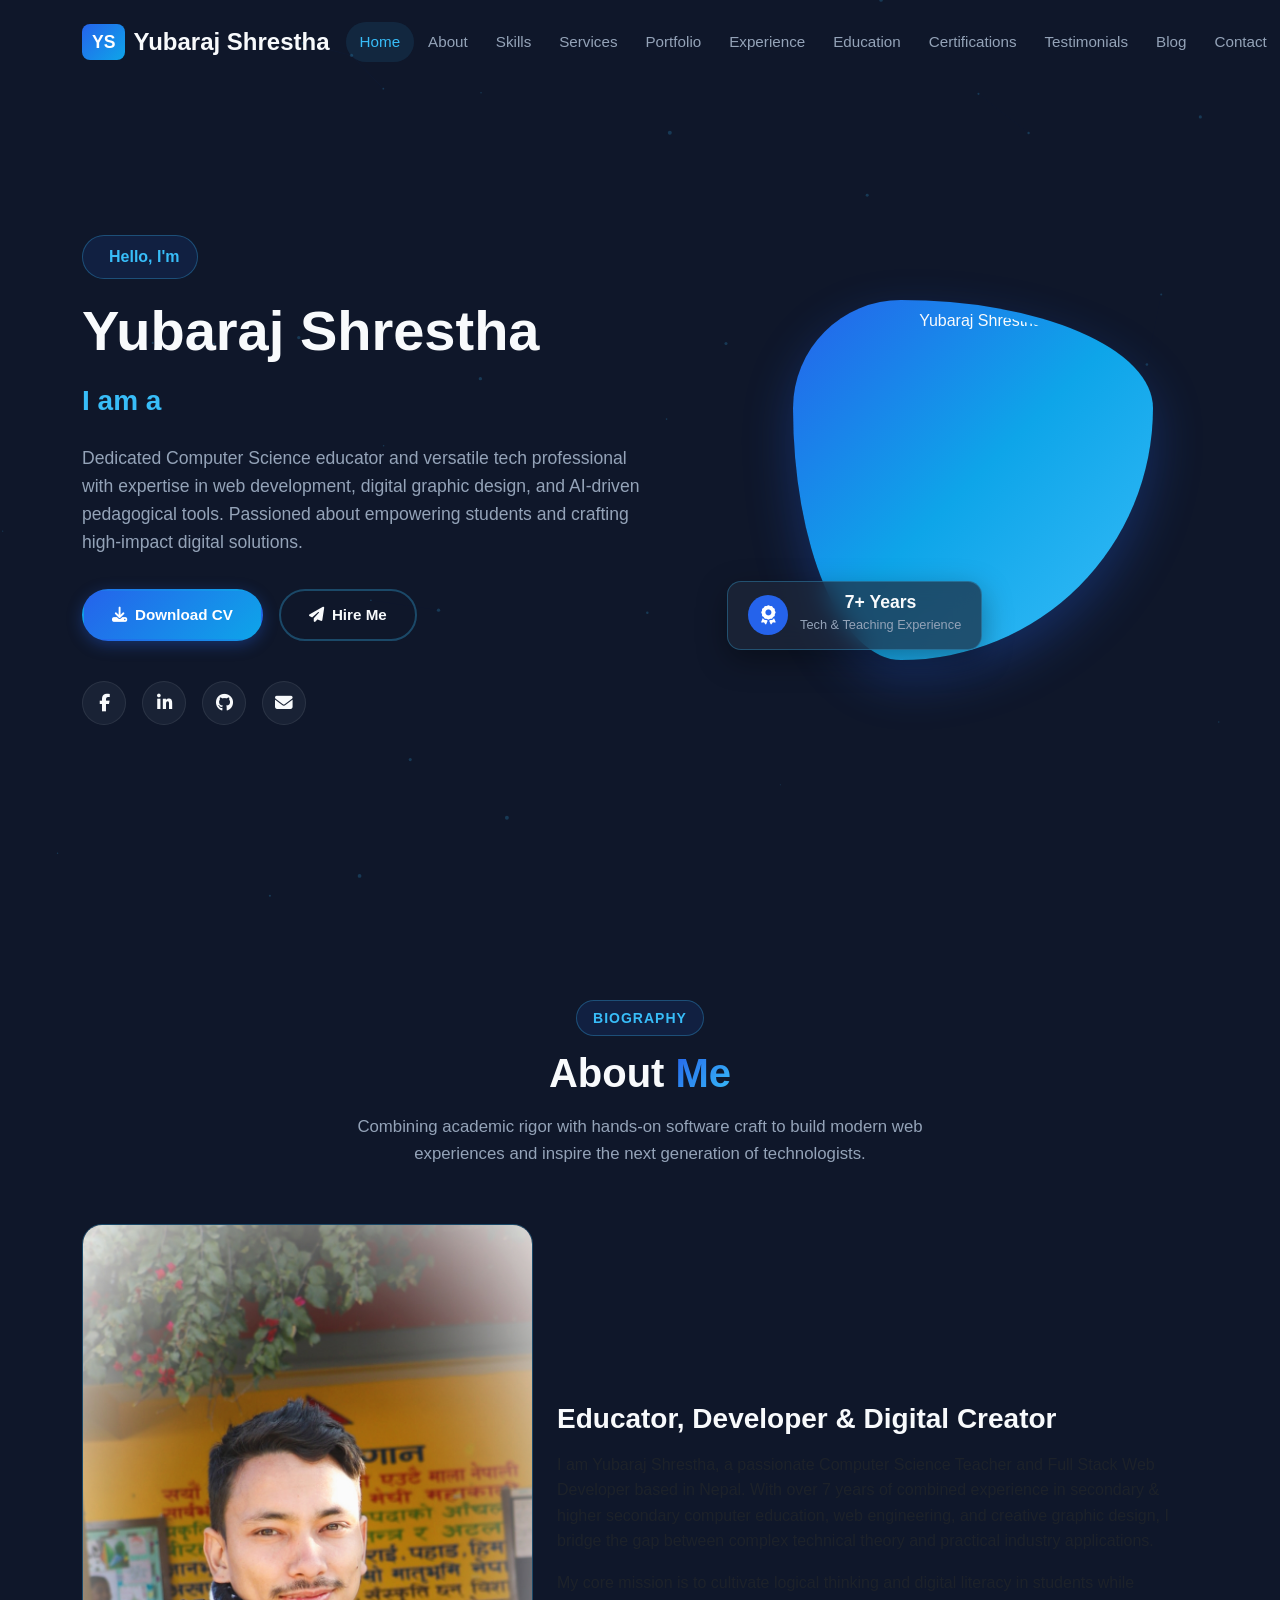
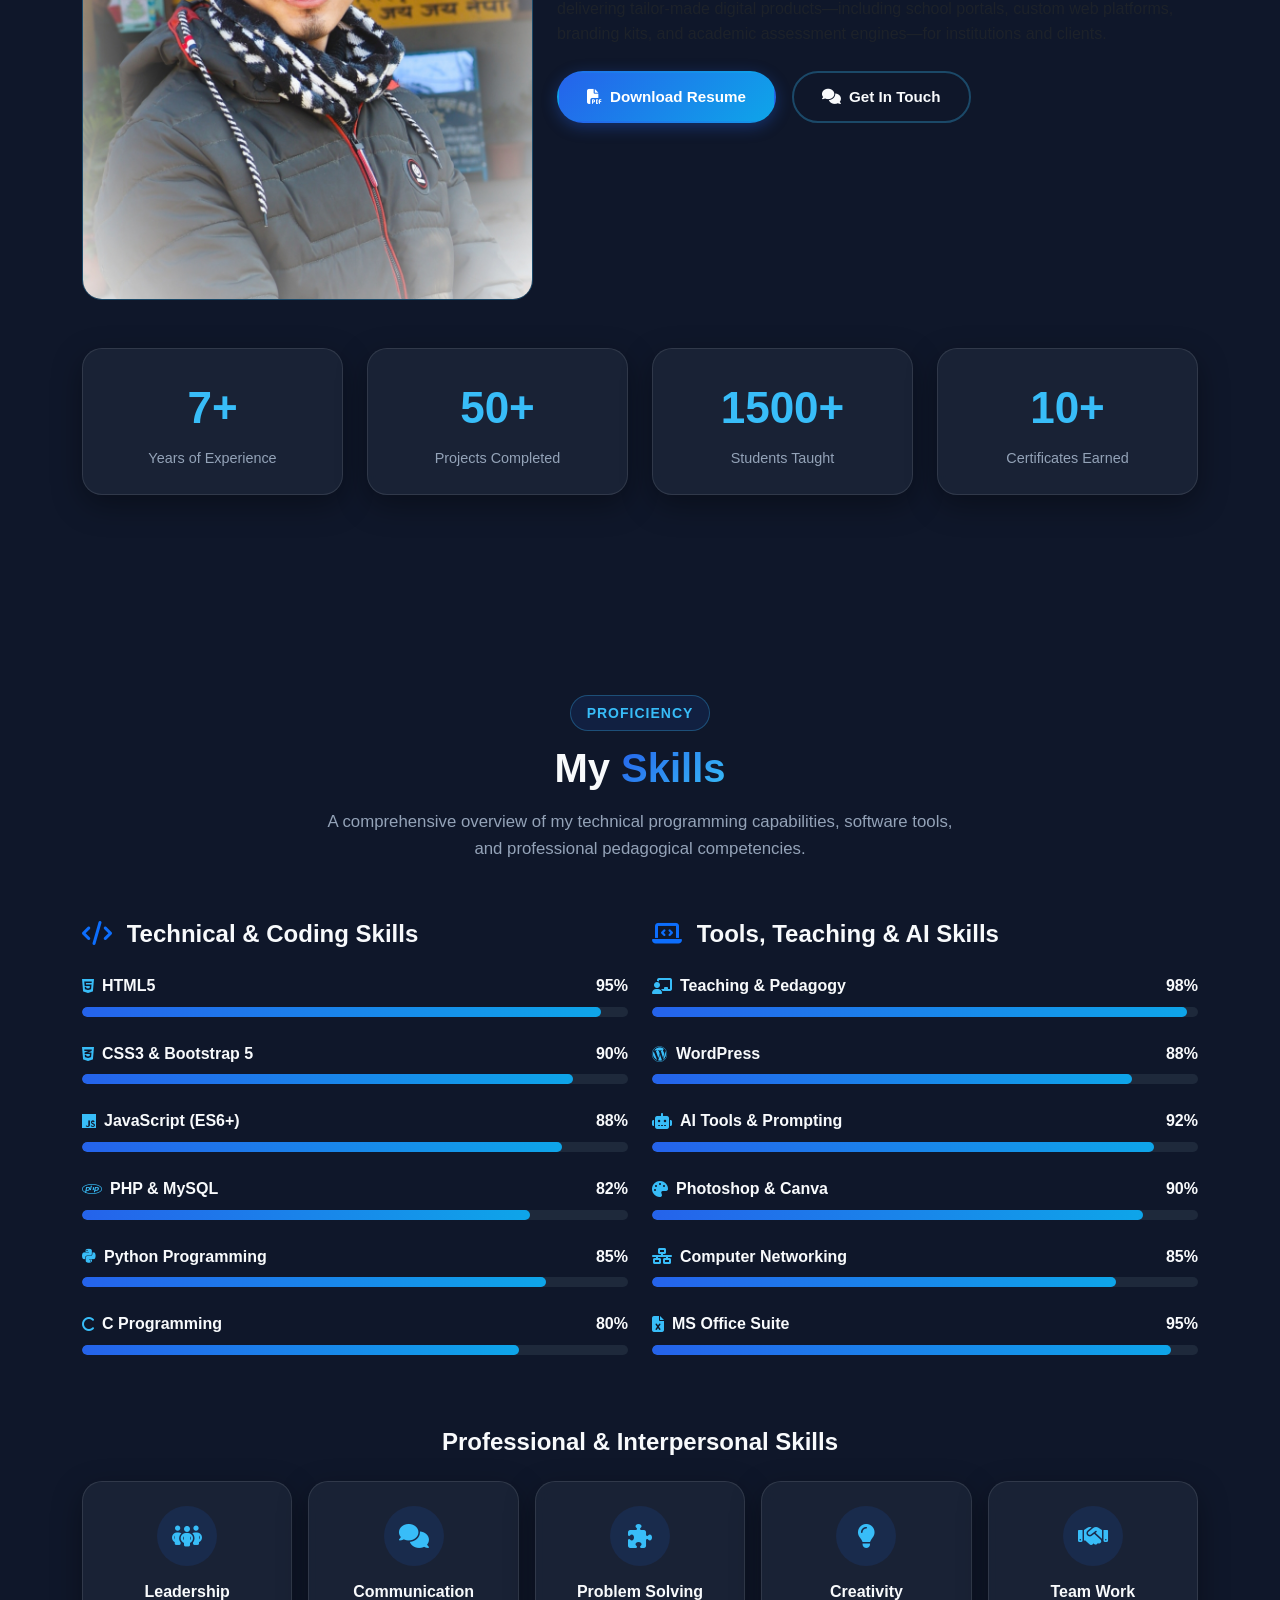
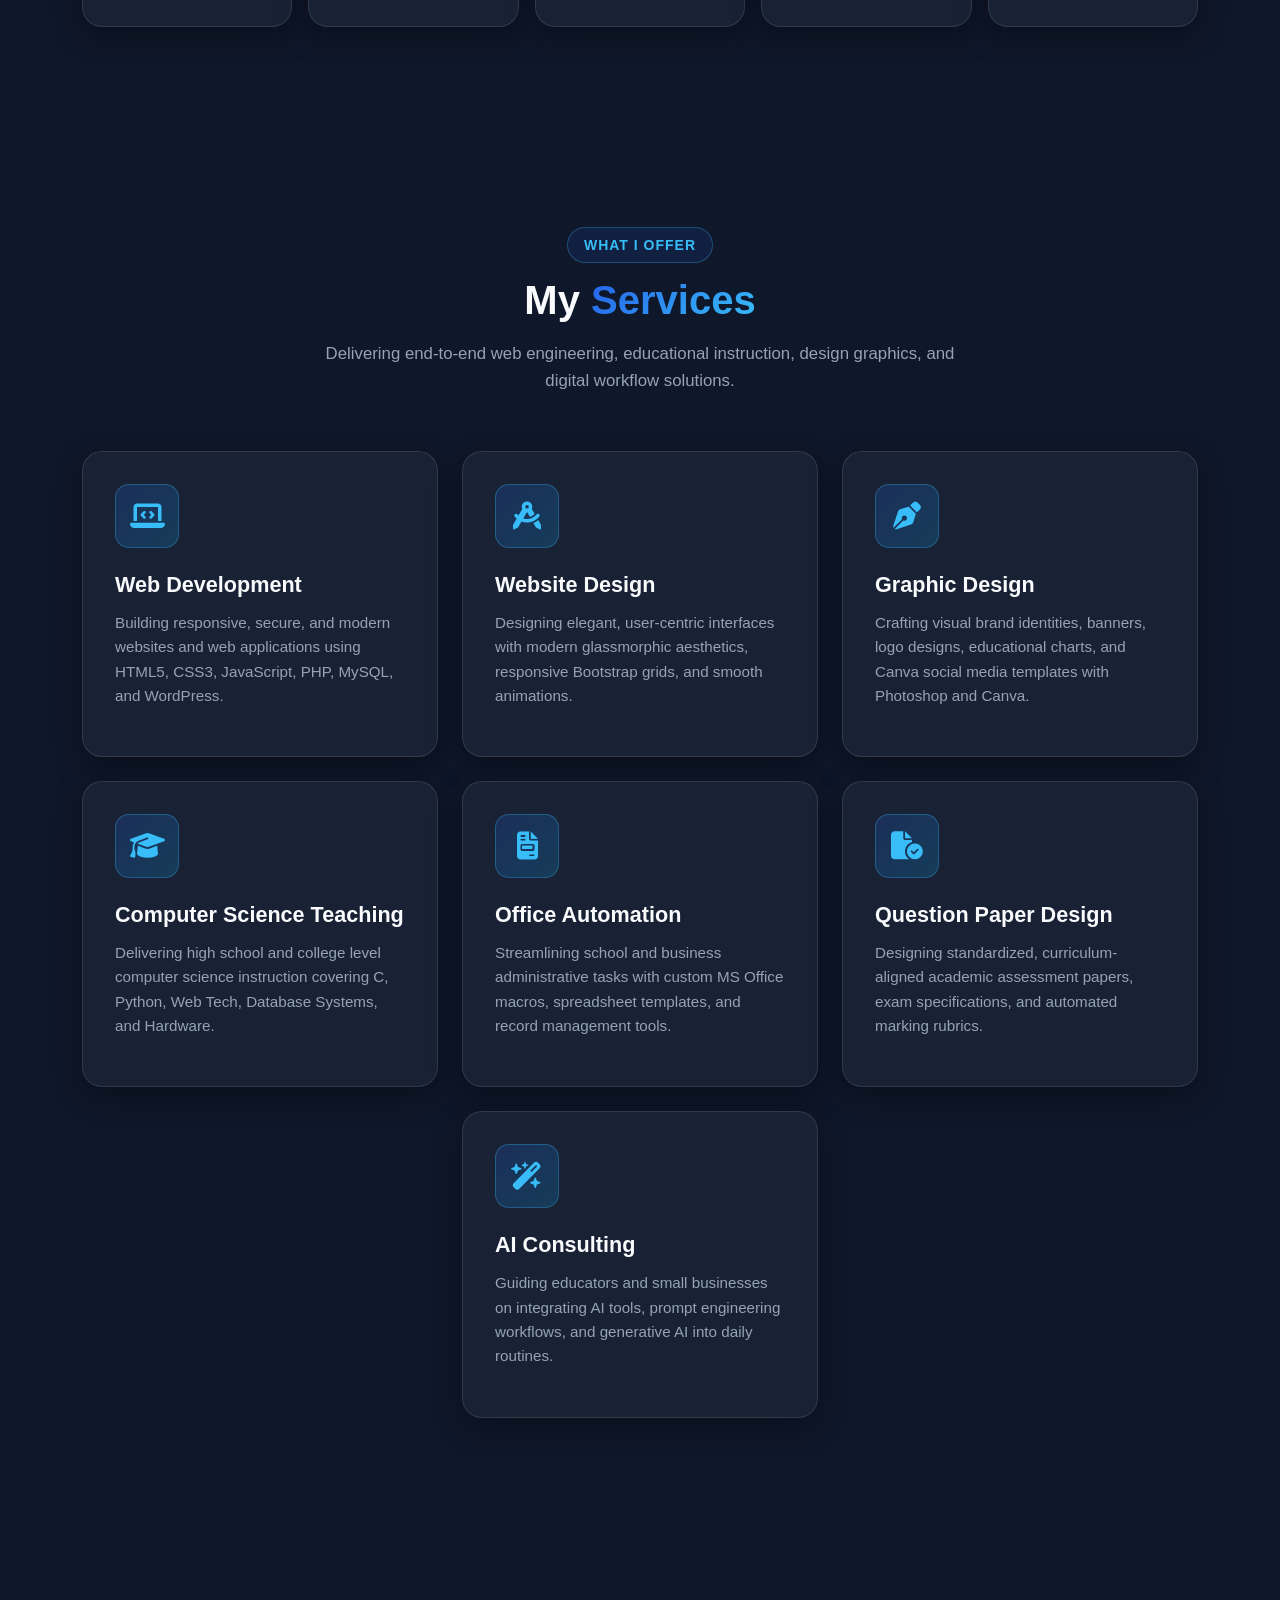
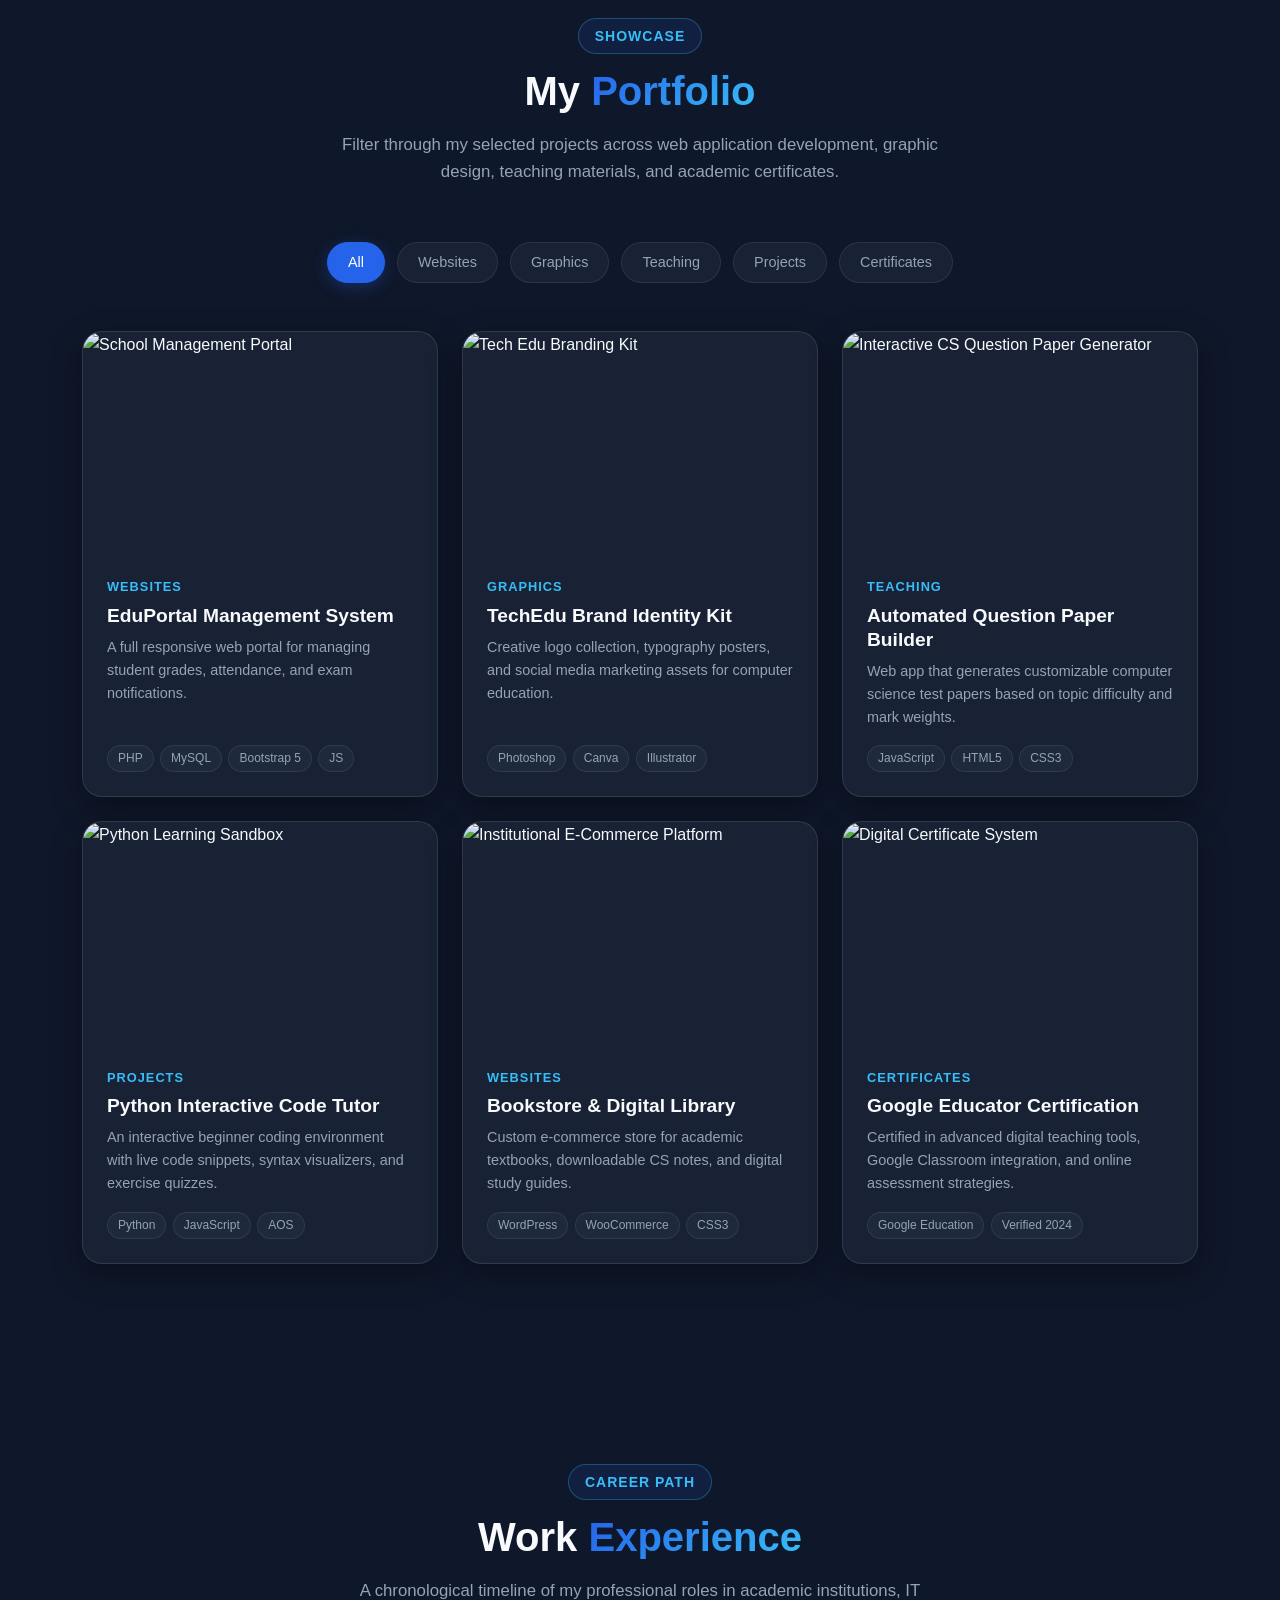
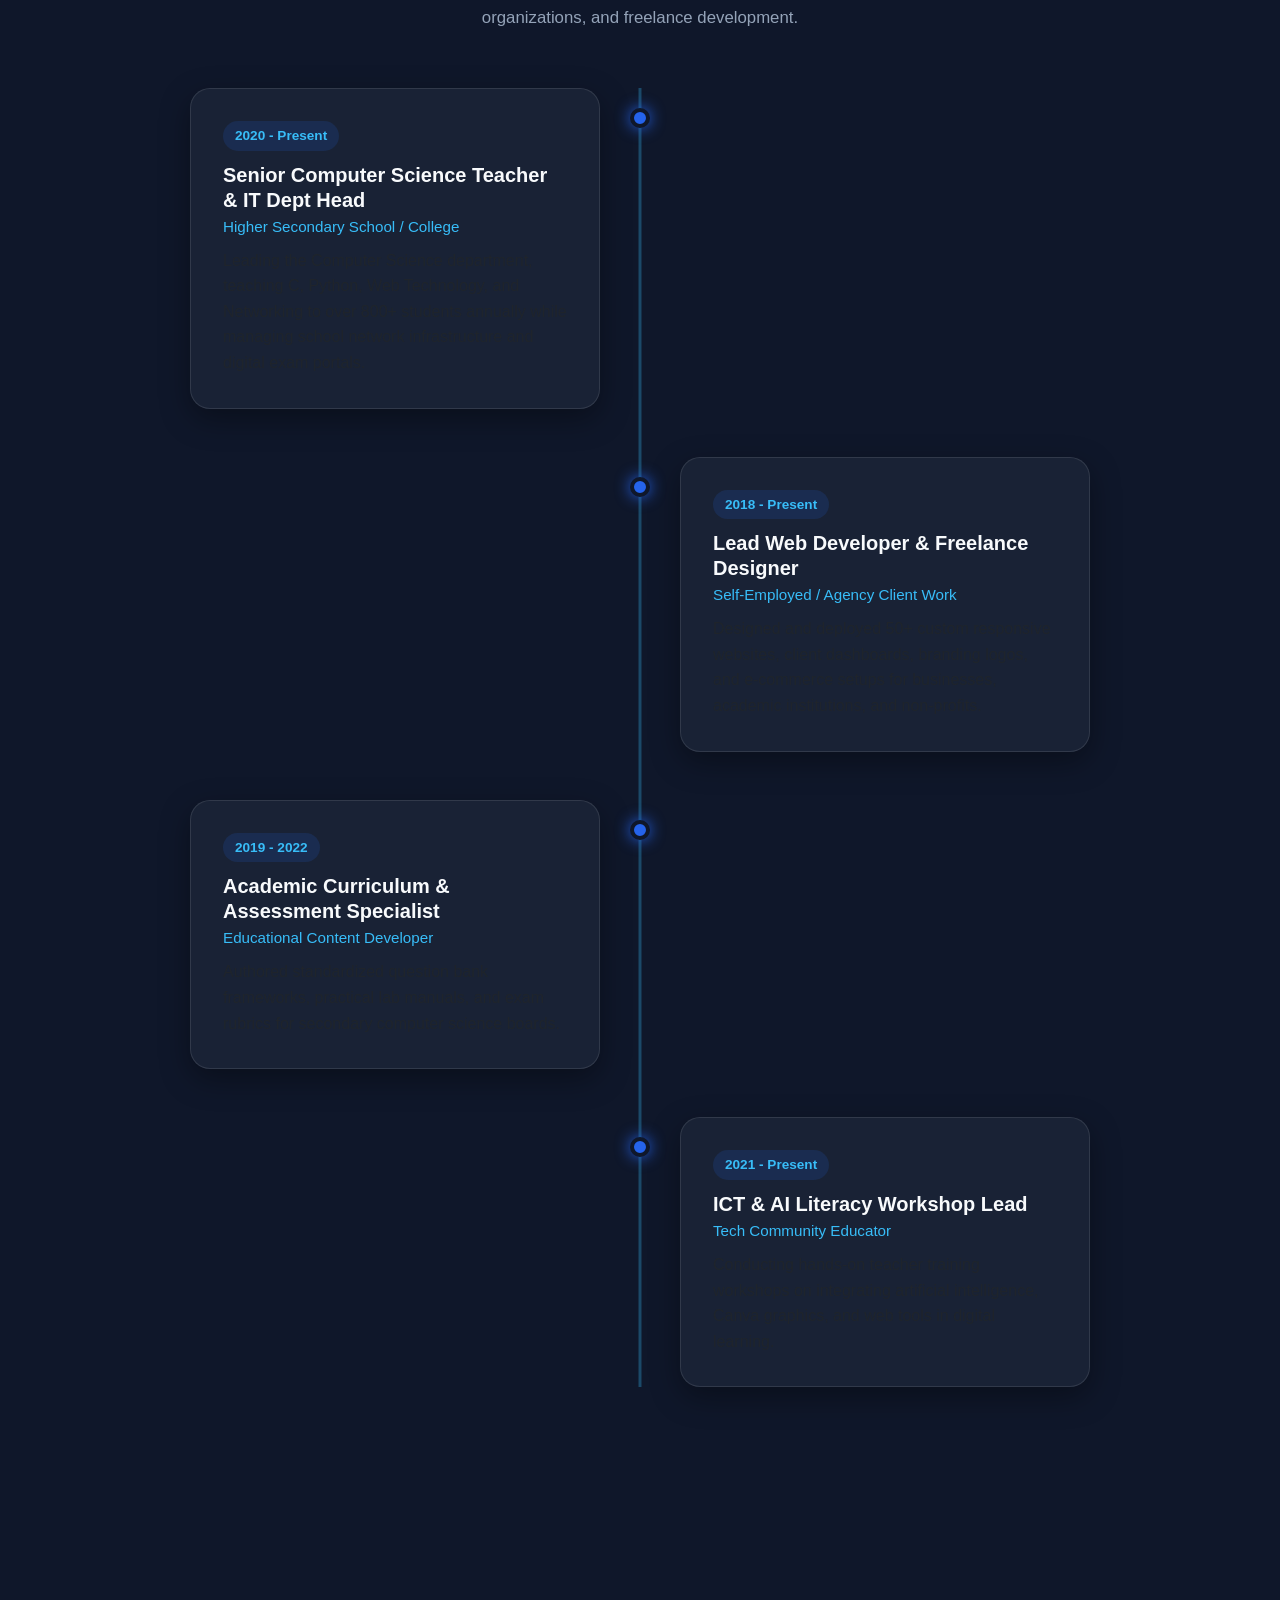
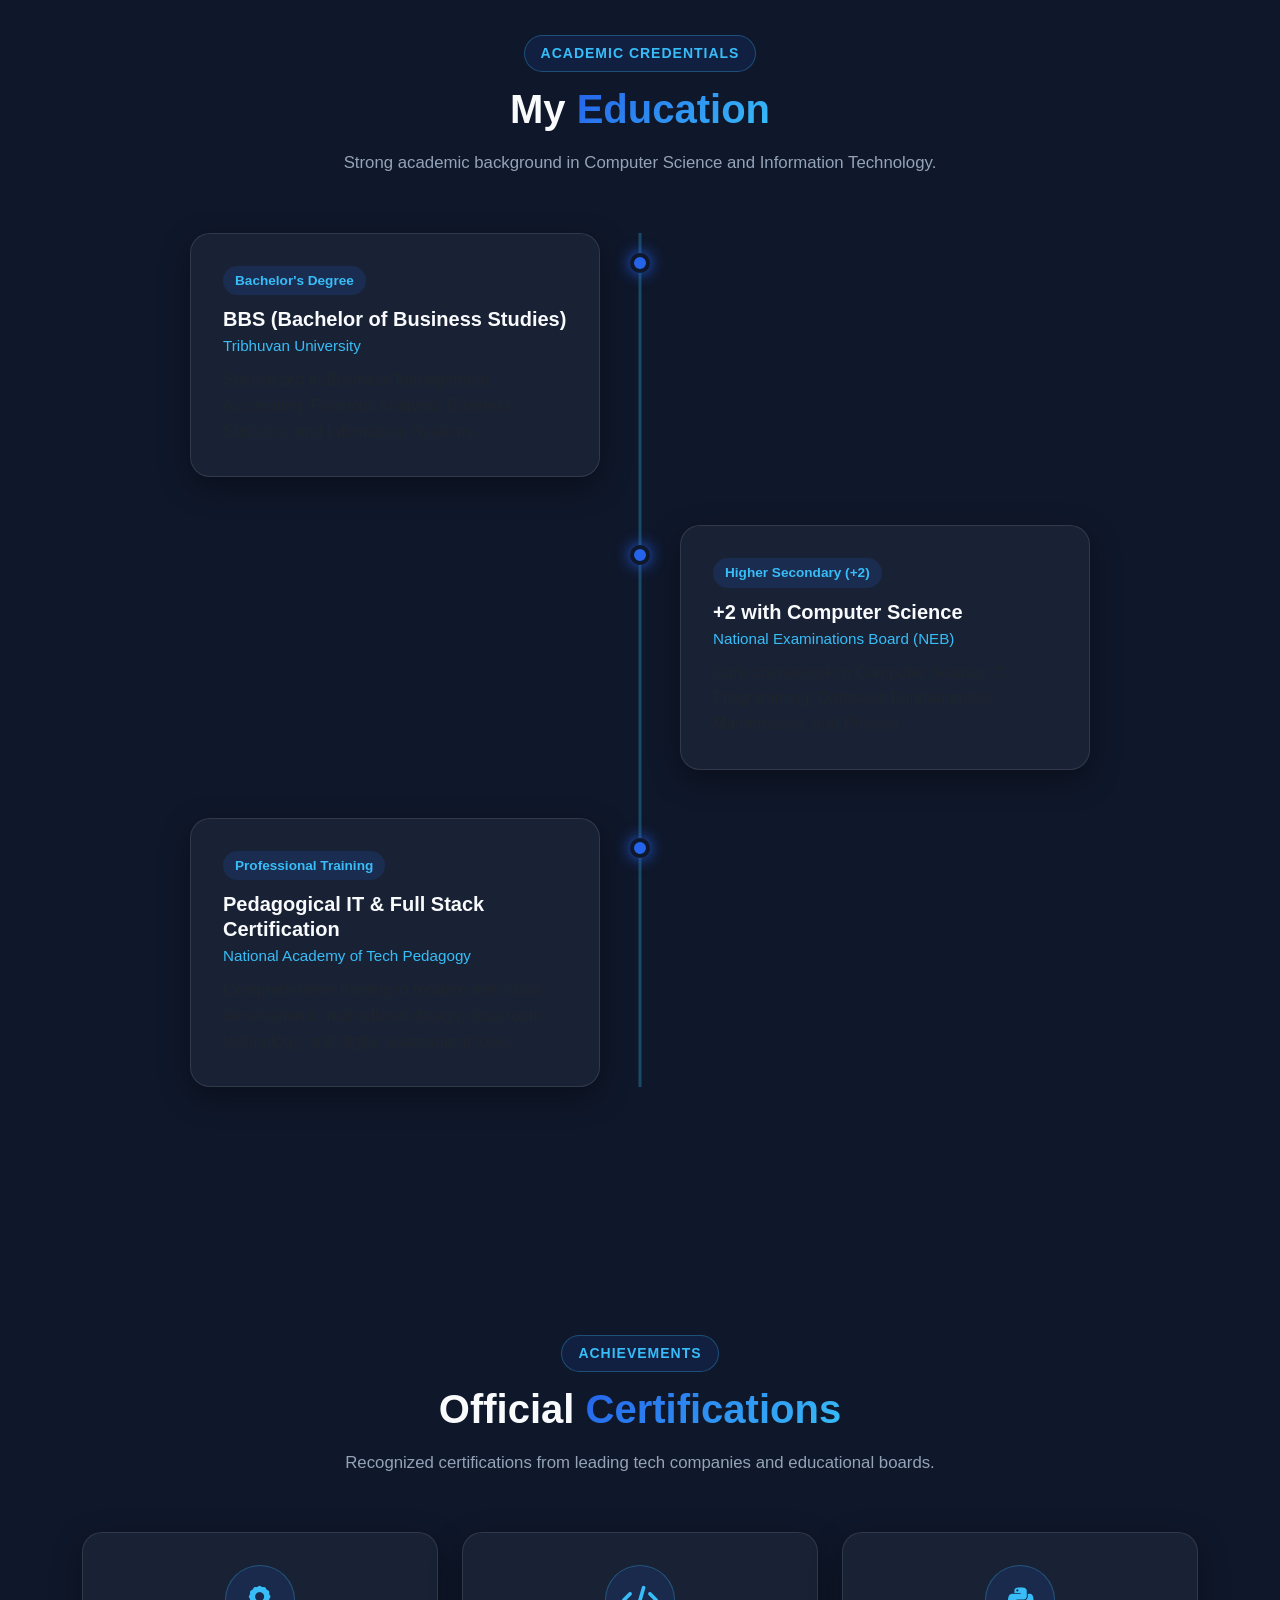
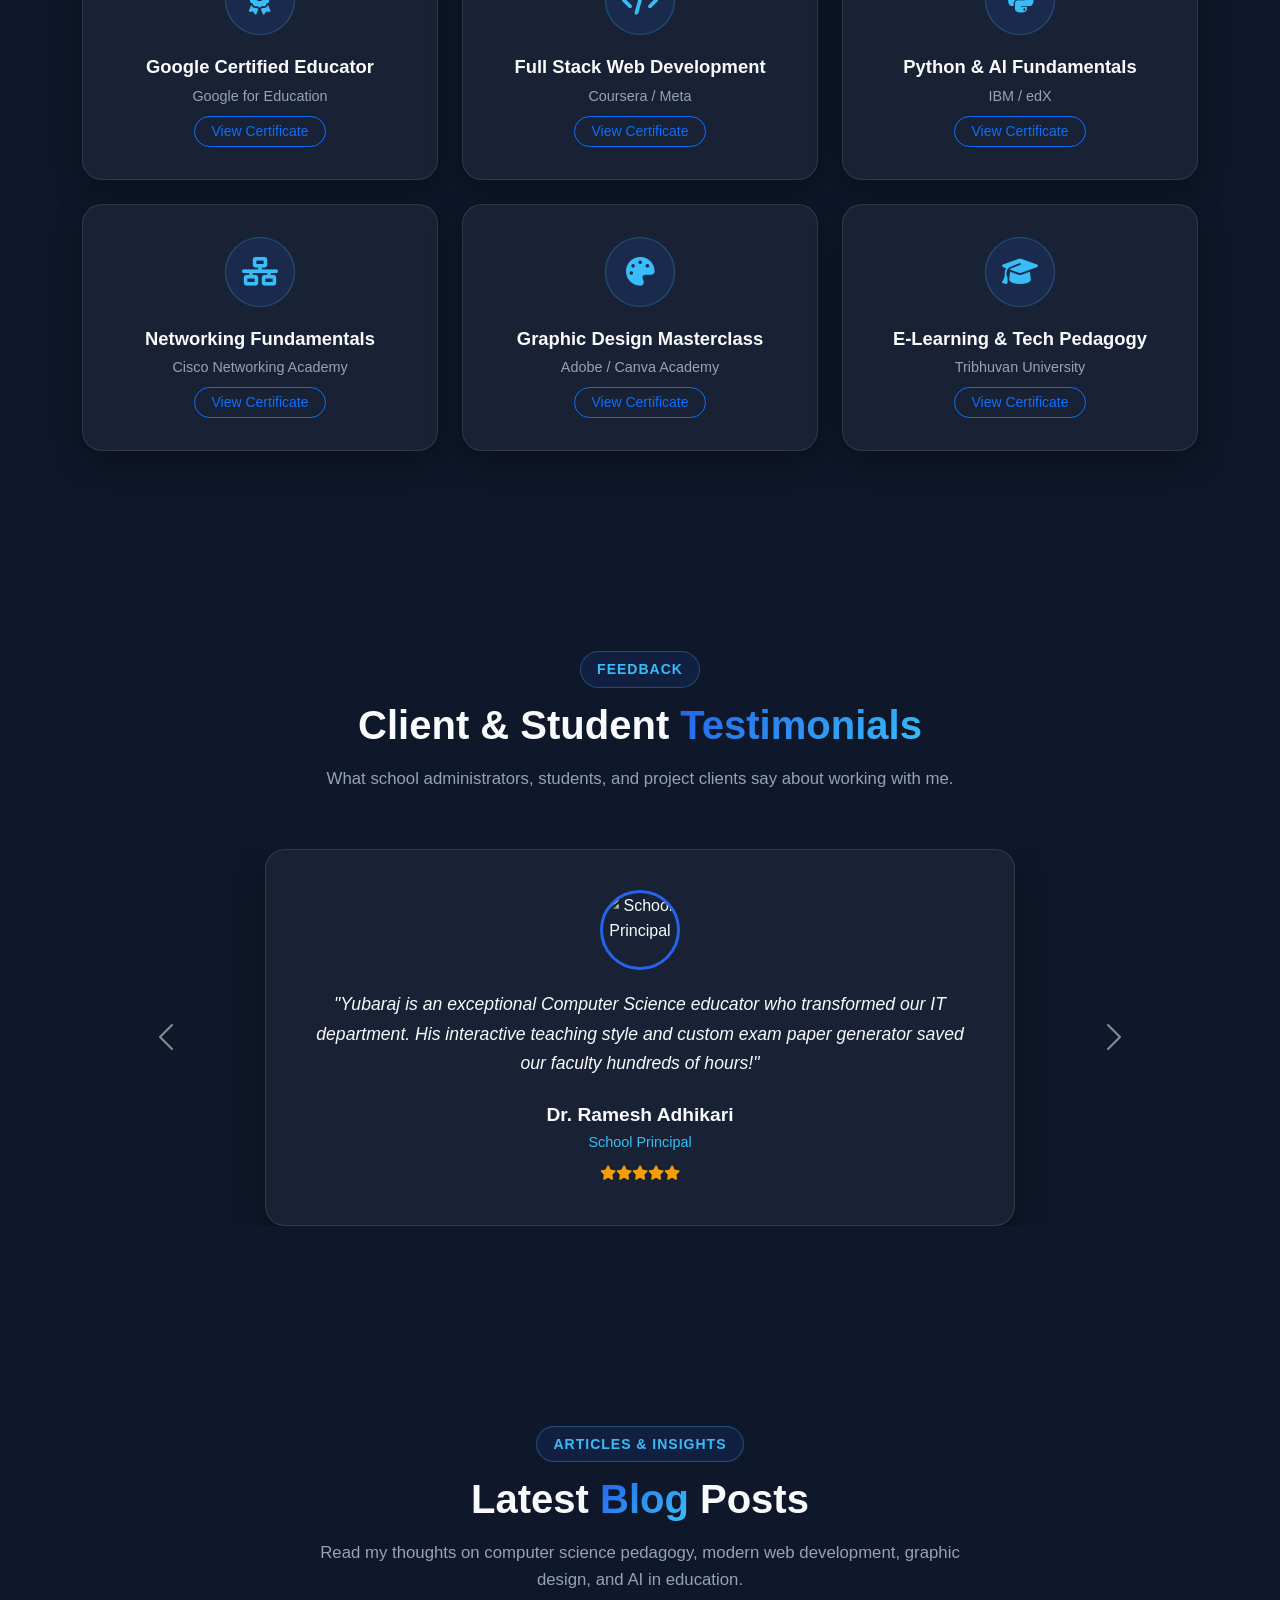
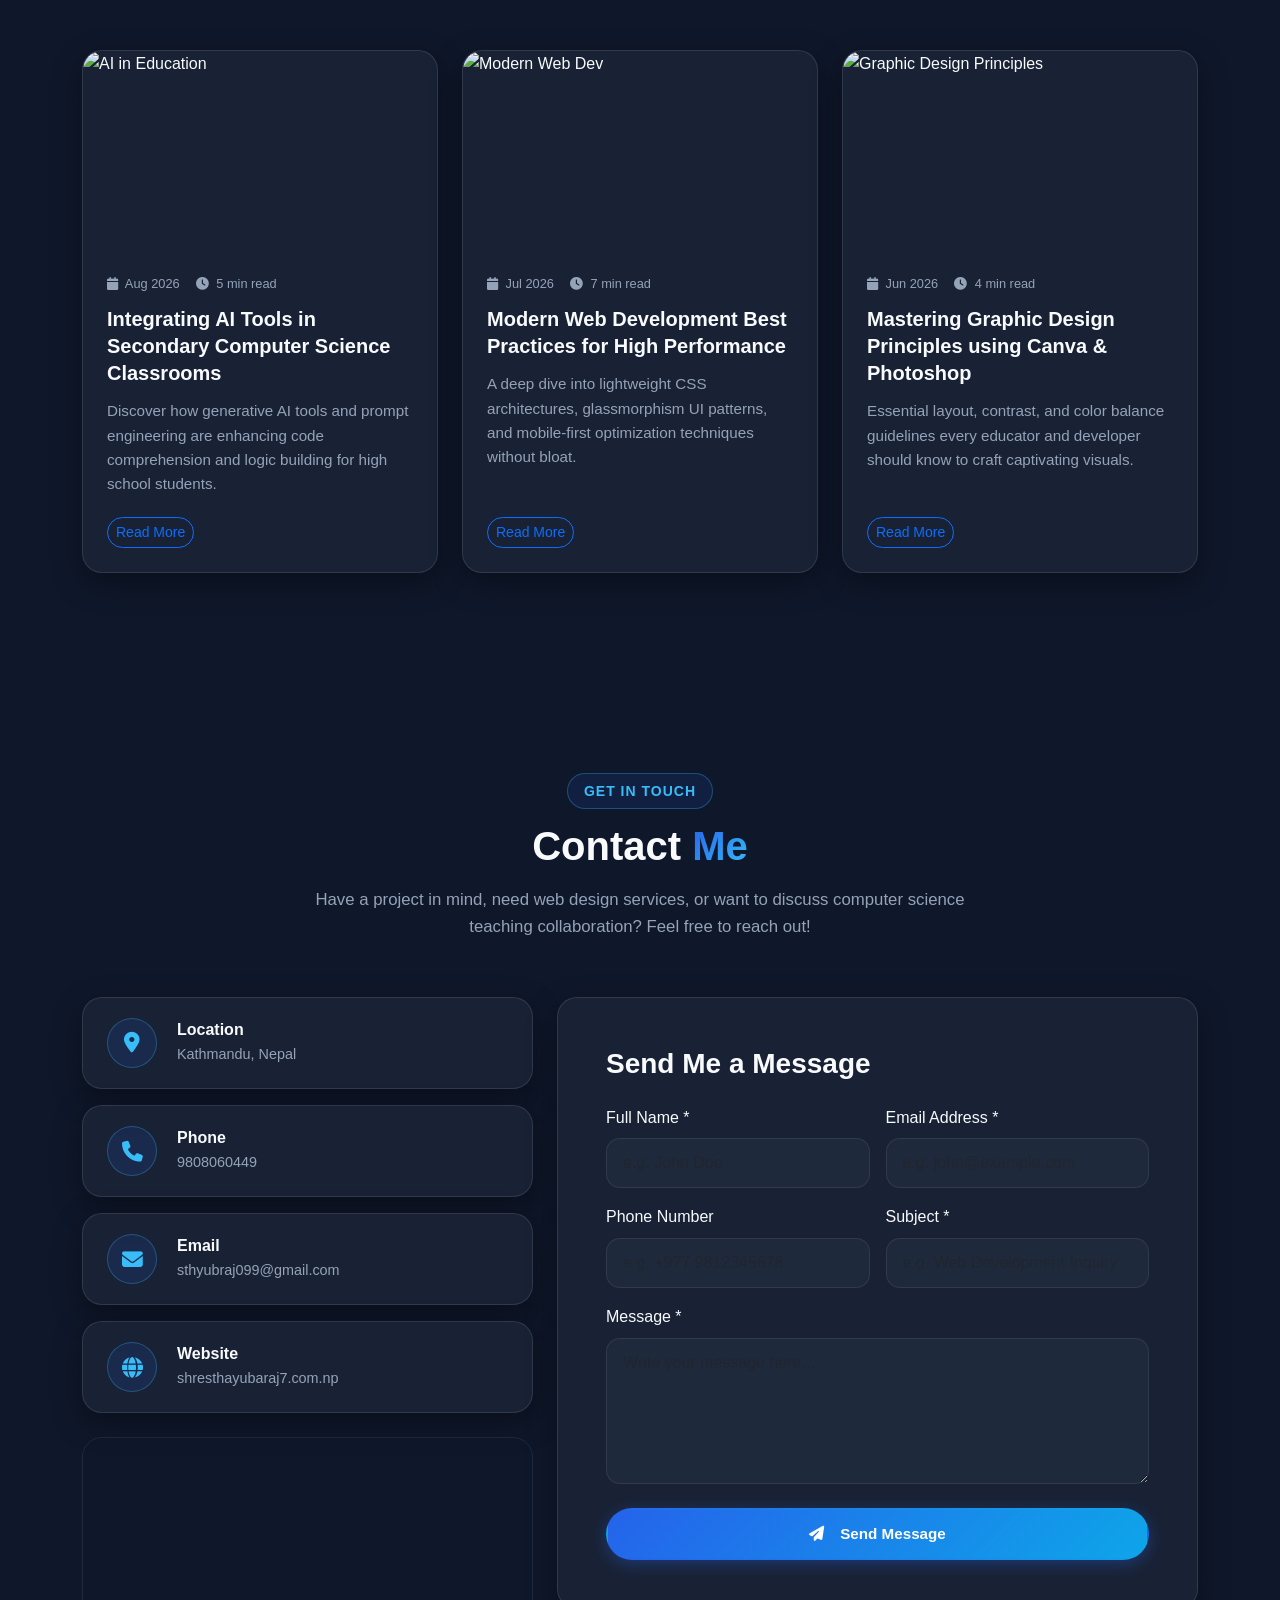
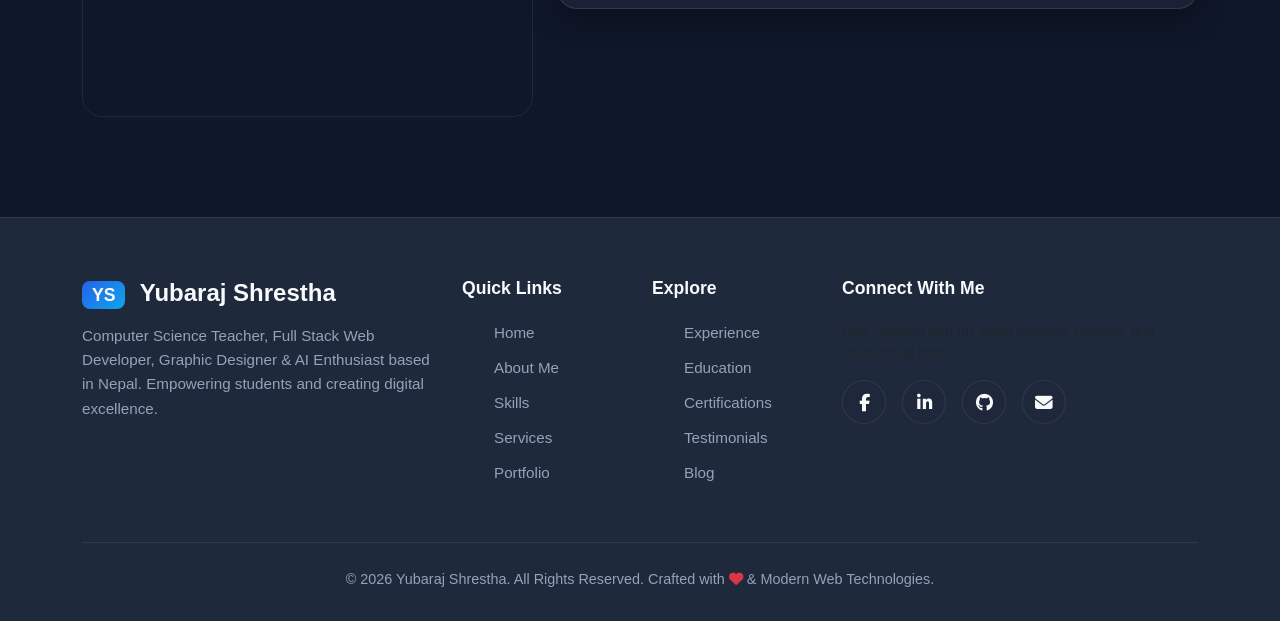
==== commit 6db8c5b5: "Update index.html" ====
--- a/index.html
+++ b/index.html
@@ -5,7 +5,7 @@
   <meta name="viewport" content="width=device-width, initial-scale=1.0" />
   
   <!-- Primary Meta Tags -->
-  <title>Yubaraj Shrestha | Computer Science Teacher, Web Developer & AI Enthusiast</title>
+  <title>Yubaraj Shresthaa | Computer Science Teacher, Web Developer & AI Enthusiast</title>
   <meta name="title" content="Yubaraj Shrestha | Computer Science Teacher, Web Developer & AI Enthusiast" />
   <meta name="description" content="Official portfolio of Yubaraj Shrestha - Computer Science Teacher, Full Stack Web Developer, Graphic Designer, and AI Enthusiast based in Nepal." />
   <meta name="keywords" content="Yubaraj Shrestha, Computer Science Teacher, Web Developer, Graphic Designer, AI Enthusiast, Nepal, Portfolio, Full Stack Developer, Educator" />
--- a/css/style.css
+++ b/css/style.css
@@ -0,0 +1,1212 @@
+/* ==========================================================================
+   Yubraj Shrestha - Portfolio Website Stylesheet
+   Theme: Modern, Elegant, Glassmorphism, Dark/Light Compatible
+   ========================================================================== */
+
+/* --------------------------------------------------------------------------
+   1. CSS Variables & Theme Configuration
+   -------------------------------------------------------------------------- */
+:root {
+  /* Color Palette */
+  --primary: #2563EB;
+  --primary-hover: #1D4ED8;
+  --secondary: #0EA5E9;
+  --accent: #38BDF8;
+  --accent-glow: rgba(56, 189, 248, 0.25);
+  
+  /* Dark Mode Default Variables */
+  --bg-color: #0F172A;
+  --bg-card: rgba(30, 41, 59, 0.7);
+  --bg-card-hover: rgba(30, 41, 59, 0.95);
+  --bg-secondary: #1E293B;
+  --nav-bg: rgba(15, 23, 42, 0.85);
+  --text-color: #F8FAFC;
+  --text-muted: #94A3B8;
+  --border-color: rgba(255, 255, 255, 0.08);
+  --border-highlight: rgba(56, 189, 248, 0.3);
+  --glass-bg: rgba(30, 41, 59, 0.65);
+  --glass-border: rgba(255, 255, 255, 0.1);
+  --shadow-color: rgba(0, 0, 0, 0.35);
+
+  /* Typography */
+  --font-heading: 'Poppins', sans-serif;
+  --font-body: 'Inter', sans-serif;
+
+  /* Transitions */
+  --transition-fast: 0.2s ease;
+  --transition-normal: 0.3s ease;
+  --transition-slow: 0.5s cubic-bezier(0.4, 0, 0.2, 1);
+  
+  /* Radius & Spacing */
+  --radius-sm: 8px;
+  --radius-md: 14px;
+  --radius-lg: 20px;
+  --radius-full: 9999px;
+}
+
+/* Light Theme Overrides */
+[data-theme="light"] {
+  --bg-color: #F8FAFC;
+  --bg-card: rgba(255, 255, 255, 0.85);
+  --bg-card-hover: #FFFFFF;
+  --bg-secondary: #F1F5F9;
+  --nav-bg: rgba(248, 250, 252, 0.88);
+  --text-color: #0F172A;
+  --text-muted: #64748B;
+  --border-color: rgba(0, 0, 0, 0.08);
+  --border-highlight: rgba(37, 99, 235, 0.3);
+  --glass-bg: rgba(255, 255, 255, 0.75);
+  --glass-border: rgba(0, 0, 0, 0.08);
+  --shadow-color: rgba(15, 23, 42, 0.08);
+}
+
+/* --------------------------------------------------------------------------
+   2. Reset & Universal Styles
+   -------------------------------------------------------------------------- */
+* {
+  margin: 0;
+  padding: 0;
+  box-sizing: border-box;
+}
+
+html {
+  scroll-behavior: smooth;
+  font-size: 16px;
+}
+
+body {
+  font-family: var(--font-body);
+  background-color: var(--bg-color);
+  color: var(--text-color);
+  line-height: 1.6;
+  overflow-x: hidden;
+  transition: background-color var(--transition-normal), color var(--transition-normal);
+}
+
+h1, h2, h3, h4, h5, h6 {
+  font-family: var(--font-heading);
+  font-weight: 700;
+  color: var(--text-color);
+  line-height: 1.25;
+}
+
+a {
+  text-decoration: none;
+  color: inherit;
+  transition: var(--transition-fast);
+}
+
+ul {
+  list-style: none;
+}
+
+img {
+  max-width: 100%;
+  height: auto;
+  display: block;
+}
+
+/* Custom Scrollbar */
+::-webkit-scrollbar {
+  width: 10px;
+}
+::-webkit-scrollbar-track {
+  background: var(--bg-color);
+}
+::-webkit-scrollbar-thumb {
+  background: var(--secondary);
+  border-radius: var(--radius-full);
+}
+::-webkit-scrollbar-thumb:hover {
+  background: var(--primary);
+}
+
+/* Selection Color */
+::selection {
+  background-color: var(--primary);
+  color: #FFFFFF;
+}
+
+/* --------------------------------------------------------------------------
+   3. Preloader
+   -------------------------------------------------------------------------- */
+#preloader {
+  position: fixed;
+  top: 0;
+  left: 0;
+  width: 100%;
+  height: 100vh;
+  background-color: var(--bg-color);
+  z-index: 99999;
+  display: flex;
+  flex-direction: column;
+  justify-content: center;
+  align-items: center;
+  transition: opacity var(--transition-normal), visibility var(--transition-normal);
+}
+
+#preloader.loaded {
+  opacity: 0;
+  visibility: hidden;
+}
+
+.spinner {
+  width: 50px;
+  height: 50px;
+  border: 4px solid var(--border-color);
+  border-top: 4px solid var(--primary);
+  border-radius: 50%;
+  animation: spin 1s linear infinite;
+  margin-bottom: 1rem;
+}
+
+@keyframes spin {
+  0% { transform: rotate(0deg); }
+  100% { transform: rotate(360deg); }
+}
+
+.preloader-text {
+  font-family: var(--font-heading);
+  font-weight: 600;
+  color: var(--accent);
+  letter-spacing: 1.5px;
+}
+
+/* --------------------------------------------------------------------------
+   4. Common Utility Components & Section Layouts
+   -------------------------------------------------------------------------- */
+section {
+  padding: 100px 0;
+  position: relative;
+}
+
+.section-title-wrap {
+  margin-bottom: 3.5rem;
+  text-align: center;
+}
+
+.section-subtitle {
+  display: inline-block;
+  padding: 6px 16px;
+  background: rgba(37, 99, 235, 0.12);
+  color: var(--accent);
+  border: 1px solid var(--border-highlight);
+  border-radius: var(--radius-full);
+  font-size: 0.875rem;
+  font-weight: 600;
+  text-transform: uppercase;
+  letter-spacing: 1px;
+  margin-bottom: 0.75rem;
+}
+
+[data-theme="light"] .section-subtitle {
+  color: var(--primary);
+  background: rgba(37, 99, 235, 0.08);
+}
+
+.section-title {
+  font-size: 2.5rem;
+  margin-bottom: 1rem;
+}
+
+.section-title span {
+  background: linear-gradient(135deg, var(--primary), var(--accent));
+  -webkit-background-clip: text;
+  -webkit-text-fill-color: transparent;
+}
+
+.section-description {
+  color: var(--text-muted);
+  max-width: 650px;
+  margin: 0 auto;
+  font-size: 1.05rem;
+}
+
+/* Glassmorphism Card Base */
+.glass-card {
+  background: var(--bg-card);
+  backdrop-filter: blur(12px);
+  -webkit-backdrop-filter: blur(12px);
+  border: 1px solid var(--glass-border);
+  border-radius: var(--radius-lg);
+  padding: 2rem;
+  box-shadow: 0 10px 30px var(--shadow-color);
+  transition: transform var(--transition-normal), box-shadow var(--transition-normal), border-color var(--transition-normal);
+}
+
+.glass-card:hover {
+  border-color: var(--border-highlight);
+  transform: translateY(-5px);
+  box-shadow: 0 20px 40px var(--shadow-color);
+}
+
+/* Custom Buttons */
+.btn-custom {
+  display: inline-flex;
+  align-items: center;
+  justify-content: center;
+  gap: 0.5rem;
+  padding: 12px 28px;
+  font-family: var(--font-heading);
+  font-weight: 600;
+  font-size: 0.95rem;
+  border-radius: var(--radius-full);
+  transition: var(--transition-normal);
+  cursor: pointer;
+  border: 2px solid transparent;
+  white-space: nowrap;
+}
+
+.btn-primary-custom {
+  background: linear-gradient(135deg, var(--primary), var(--secondary));
+  color: #FFFFFF;
+  box-shadow: 0 4px 15px rgba(37, 99, 235, 0.35);
+}
+
+.btn-primary-custom:hover {
+  background: linear-gradient(135deg, var(--primary-hover), var(--primary));
+  color: #FFFFFF;
+  transform: translateY(-2px);
+  box-shadow: 0 8px 25px rgba(37, 99, 235, 0.45);
+}
+
+.btn-outline-custom {
+  background: transparent;
+  color: var(--text-color);
+  border-color: var(--border-highlight);
+}
+
+.btn-outline-custom:hover {
+  background: var(--primary);
+  color: #FFFFFF;
+  border-color: var(--primary);
+  transform: translateY(-2px);
+  box-shadow: 0 8px 25px rgba(37, 99, 235, 0.3);
+}
+
+/* --------------------------------------------------------------------------
+   5. Header & Navigation Bar
+   -------------------------------------------------------------------------- */
+.navbar-custom {
+  position: fixed;
+  top: 0;
+  left: 0;
+  width: 100%;
+  z-index: 1000;
+  padding: 18px 0;
+  background: transparent;
+  transition: padding var(--transition-normal), background var(--transition-normal), box-shadow var(--transition-normal);
+}
+
+.navbar-custom.scrolled {
+  padding: 12px 0;
+  background: var(--nav-bg);
+  backdrop-filter: blur(16px);
+  -webkit-backdrop-filter: blur(16px);
+  box-shadow: 0 10px 30px var(--shadow-color);
+  border-bottom: 1px solid var(--border-color);
+}
+
+.navbar-brand {
+  font-family: var(--font-heading);
+  font-size: 1.5rem;
+  font-weight: 800;
+  color: var(--text-color) !important;
+  display: flex;
+  align-items: center;
+  gap: 0.5rem;
+}
+
+.brand-badge {
+  background: linear-gradient(135deg, var(--primary), var(--secondary));
+  color: #FFFFFF;
+  padding: 4px 10px;
+  border-radius: var(--radius-sm);
+  font-size: 1.1rem;
+}
+
+.nav-link {
+  font-family: var(--font-heading);
+  font-weight: 500;
+  font-size: 0.95rem;
+  color: var(--text-muted) !important;
+  padding: 8px 14px !important;
+  border-radius: var(--radius-full);
+  transition: var(--transition-fast);
+}
+
+.nav-link:hover, .nav-link.active {
+  color: var(--accent) !important;
+  background: rgba(56, 189, 248, 0.1);
+}
+
+[data-theme="light"] .nav-link:hover, 
+[data-theme="light"] .nav-link.active {
+  color: var(--primary) !important;
+  background: rgba(37, 99, 235, 0.08);
+}
+
+/* Dark/Light Mode Toggle Button */
+.theme-toggle-btn {
+  background: var(--bg-secondary);
+  border: 1px solid var(--border-color);
+  color: var(--text-color);
+  width: 42px;
+  height: 42px;
+  border-radius: 50%;
+  display: flex;
+  align-items: center;
+  justify-content: center;
+  cursor: pointer;
+  transition: var(--transition-normal);
+  margin-left: 10px;
+}
+
+.theme-toggle-btn:hover {
+  background: var(--primary);
+  color: #FFFFFF;
+  border-color: var(--primary);
+  transform: rotate(18deg);
+}
+
+/* --------------------------------------------------------------------------
+   6. Hero Section
+   -------------------------------------------------------------------------- */
+.hero-section {
+  min-height: 100vh;
+  padding-top: 140px;
+  padding-bottom: 80px;
+  display: flex;
+  align-items: center;
+  position: relative;
+  overflow: hidden;
+}
+
+#particles-js,
+#particles-canvas {
+  position: absolute;
+  top: 0;
+  left: 0;
+  width: 100%;
+  height: 100%;
+  z-index: 1;
+  pointer-events: none;
+  opacity: 0.6;
+}
+
+.hero-content {
+  position: relative;
+  z-index: 2;
+}
+
+.hero-greeting {
+  display: inline-flex;
+  align-items: center;
+  gap: 0.5rem;
+  padding: 8px 18px;
+  background: rgba(37, 99, 235, 0.12);
+  border: 1px solid var(--border-highlight);
+  border-radius: var(--radius-full);
+  color: var(--accent);
+  font-weight: 600;
+  margin-bottom: 1.25rem;
+}
+
+[data-theme="light"] .hero-greeting {
+  color: var(--primary);
+}
+
+.hero-title {
+  font-size: 3.5rem;
+  font-weight: 800;
+  margin-bottom: 1rem;
+  line-height: 1.15;
+}
+
+.typed-text-wrap {
+  font-size: 1.75rem;
+  font-weight: 600;
+  color: var(--accent);
+  margin-bottom: 1.25rem;
+  min-height: 2.2rem;
+}
+
+.hero-description {
+  font-size: 1.1rem;
+  color: var(--text-muted);
+  margin-bottom: 2rem;
+  max-width: 580px;
+}
+
+.hero-buttons {
+  display: flex;
+  flex-wrap: wrap;
+  gap: 1rem;
+  margin-bottom: 2.5rem;
+}
+
+/* Social Links */
+.social-links {
+  display: flex;
+  align-items: center;
+  gap: 1rem;
+}
+
+.social-icon {
+  width: 44px;
+  height: 44px;
+  border-radius: 50%;
+  background: var(--bg-card);
+  border: 1px solid var(--border-color);
+  color: var(--text-color);
+  display: flex;
+  align-items: center;
+  justify-content: center;
+  font-size: 1.1rem;
+  transition: var(--transition-normal);
+}
+
+.social-icon:hover {
+  background: var(--primary);
+  color: #FFFFFF;
+  border-color: var(--primary);
+  transform: translateY(-3px);
+  box-shadow: 0 10px 20px rgba(37, 99, 235, 0.3);
+}
+
+/* Profile Image Container */
+.hero-image-wrap {
+  position: relative;
+  text-align: center;
+  z-index: 2;
+}
+
+.hero-image-inner {
+  position: relative;
+  width: 360px;
+  height: 360px;
+  margin: 0 auto;
+  border-radius: 30% 70% 70% 30% / 30% 30% 70% 70%;
+  padding: 8px;
+  background: linear-gradient(135deg, var(--primary), var(--secondary), var(--accent));
+  animation: morphing 8s ease-in-out infinite;
+  box-shadow: 0 20px 50px rgba(37, 99, 235, 0.3);
+}
+
+@keyframes morphing {
+  0% { border-radius: 30% 70% 70% 30% / 30% 30% 70% 70%; }
+  25% { border-radius: 58% 42% 75% 25% / 76% 46% 54% 24%; }
+  50% { border-radius: 50% 50% 33% 67% / 55% 27% 73% 45%; }
+  75% { border-radius: 33% 67% 58% 42% / 63% 68% 32% 37%; }
+  100% { border-radius: 30% 70% 70% 30% / 30% 30% 70% 70%; }
+}
+
+.hero-img {
+  width: 100%;
+  height: 100%;
+  object-fit: cover;
+  border-radius: inherit;
+}
+
+/* Hero Badge Overlay */
+.hero-experience-badge {
+  position: absolute;
+  bottom: 10px;
+  left: -20px;
+  background: var(--bg-card);
+  backdrop-filter: blur(12px);
+  border: 1px solid var(--border-highlight);
+  padding: 12px 20px;
+  border-radius: var(--radius-md);
+  box-shadow: 0 10px 30px var(--shadow-color);
+  display: flex;
+  align-items: center;
+  gap: 0.75rem;
+  z-index: 3;
+}
+
+.badge-icon {
+  width: 40px;
+  height: 40px;
+  background: var(--primary);
+  color: #FFFFFF;
+  border-radius: 50%;
+  display: flex;
+  align-items: center;
+  justify-content: center;
+  font-size: 1.2rem;
+}
+
+.badge-text strong {
+  display: block;
+  font-size: 1.1rem;
+  line-height: 1;
+}
+
+.badge-text span {
+  font-size: 0.8rem;
+  color: var(--text-muted);
+}
+
+/* --------------------------------------------------------------------------
+   7. About Section & Statistics
+   -------------------------------------------------------------------------- */
+.about-img-box {
+  position: relative;
+  border-radius: var(--radius-lg);
+  overflow: hidden;
+  border: 1px solid var(--border-highlight);
+}
+
+.about-img-box img {
+  width: 100%;
+  height: 100%;
+  object-fit: cover;
+}
+
+.stat-card {
+  text-align: center;
+  padding: 1.5rem;
+}
+
+.stat-number {
+  font-size: 2.75rem;
+  font-weight: 800;
+  color: var(--accent);
+  margin-bottom: 0.25rem;
+  font-family: var(--font-heading);
+}
+
+[data-theme="light"] .stat-number {
+  color: var(--primary);
+}
+
+.stat-label {
+  font-size: 0.9rem;
+  color: var(--text-muted);
+  font-weight: 500;
+}
+
+/* --------------------------------------------------------------------------
+   8. Skills Section
+   -------------------------------------------------------------------------- */
+.skill-box {
+  margin-bottom: 1.5rem;
+}
+
+.skill-info {
+  display: flex;
+  justify-content: space-between;
+  align-items: center;
+  margin-bottom: 0.5rem;
+  font-family: var(--font-heading);
+  font-weight: 600;
+}
+
+.skill-name {
+  display: flex;
+  align-items: center;
+  gap: 0.5rem;
+}
+
+.skill-name i {
+  color: var(--accent);
+}
+
+[data-theme="light"] .skill-name i {
+  color: var(--primary);
+}
+
+.skill-bar-bg {
+  width: 100%;
+  height: 10px;
+  background: var(--bg-secondary);
+  border-radius: var(--radius-full);
+  overflow: hidden;
+  position: relative;
+}
+
+.skill-bar-fill {
+  height: 100%;
+  width: 0%;
+  background: linear-gradient(90deg, var(--primary), var(--secondary));
+  border-radius: var(--radius-full);
+  transition: width 1.5s cubic-bezier(0.1, 0.42, 0.85, 1);
+}
+
+/* Professional Soft Skills Circle Cards */
+.soft-skill-card {
+  text-align: center;
+  padding: 1.5rem;
+}
+
+.soft-skill-icon {
+  width: 60px;
+  height: 60px;
+  background: rgba(37, 99, 235, 0.12);
+  color: var(--accent);
+  border-radius: 50%;
+  display: flex;
+  align-items: center;
+  justify-content: center;
+  font-size: 1.5rem;
+  margin: 0 auto 1rem;
+}
+
+[data-theme="light"] .soft-skill-icon {
+  color: var(--primary);
+}
+
+/* --------------------------------------------------------------------------
+   9. Services Section
+   -------------------------------------------------------------------------- */
+.service-card {
+  height: 100%;
+  display: flex;
+  flex-direction: column;
+}
+
+.service-icon {
+  width: 64px;
+  height: 64px;
+  background: linear-gradient(135deg, rgba(37, 99, 235, 0.2), rgba(14, 165, 233, 0.2));
+  border: 1px solid var(--border-highlight);
+  color: var(--accent);
+  border-radius: var(--radius-md);
+  display: flex;
+  align-items: center;
+  justify-content: center;
+  font-size: 1.75rem;
+  margin-bottom: 1.5rem;
+  transition: var(--transition-normal);
+}
+
+.service-card:hover .service-icon {
+  background: linear-gradient(135deg, var(--primary), var(--secondary));
+  color: #FFFFFF;
+  transform: scale(1.1) rotate(5deg);
+}
+
+.service-title {
+  font-size: 1.35rem;
+  margin-bottom: 0.75rem;
+}
+
+.service-description {
+  color: var(--text-muted);
+  font-size: 0.95rem;
+  flex-grow: 1;
+}
+
+/* --------------------------------------------------------------------------
+   10. Portfolio Section
+   -------------------------------------------------------------------------- */
+.portfolio-filters {
+  display: flex;
+  justify-content: center;
+  flex-wrap: wrap;
+  gap: 0.75rem;
+  margin-bottom: 3rem;
+}
+
+.filter-btn {
+  padding: 8px 20px;
+  border-radius: var(--radius-full);
+  background: var(--bg-card);
+  border: 1px solid var(--border-color);
+  color: var(--text-muted);
+  font-family: var(--font-heading);
+  font-weight: 500;
+  font-size: 0.9rem;
+  cursor: pointer;
+  transition: var(--transition-normal);
+}
+
+.filter-btn:hover, .filter-btn.active {
+  background: var(--primary);
+  color: #FFFFFF;
+  border-color: var(--primary);
+  box-shadow: 0 4px 15px rgba(37, 99, 235, 0.3);
+}
+
+.portfolio-item {
+  transition: var(--transition-normal);
+}
+
+.portfolio-card {
+  overflow: hidden;
+  padding: 0;
+  height: 100%;
+  display: flex;
+  flex-direction: column;
+}
+
+.portfolio-img-wrap {
+  position: relative;
+  overflow: hidden;
+  aspect-ratio: 16/10;
+}
+
+.portfolio-img-wrap img {
+  width: 100%;
+  height: 100%;
+  object-fit: cover;
+  transition: transform var(--transition-slow);
+}
+
+.portfolio-card:hover .portfolio-img-wrap img {
+  transform: scale(1.08);
+}
+
+.portfolio-overlay {
+  position: absolute;
+  top: 0;
+  left: 0;
+  width: 100%;
+  height: 100%;
+  background: rgba(15, 23, 42, 0.85);
+  display: flex;
+  align-items: center;
+  justify-content: center;
+  gap: 1rem;
+  opacity: 0;
+  transition: opacity var(--transition-normal);
+}
+
+.portfolio-card:hover .portfolio-overlay {
+  opacity: 1;
+}
+
+.portfolio-body {
+  padding: 1.5rem;
+  flex-grow: 1;
+  display: flex;
+  flex-direction: column;
+}
+
+.portfolio-category {
+  font-size: 0.8rem;
+  text-transform: uppercase;
+  letter-spacing: 1px;
+  color: var(--accent);
+  font-weight: 600;
+  margin-bottom: 0.4rem;
+}
+
+[data-theme="light"] .portfolio-category {
+  color: var(--primary);
+}
+
+.portfolio-title {
+  font-size: 1.2rem;
+  margin-bottom: 0.5rem;
+}
+
+.portfolio-desc {
+  font-size: 0.9rem;
+  color: var(--text-muted);
+  margin-bottom: 1rem;
+}
+
+.portfolio-tech-tags {
+  display: flex;
+  flex-wrap: wrap;
+  gap: 0.4rem;
+  margin-top: auto;
+}
+
+.tech-tag {
+  font-size: 0.75rem;
+  padding: 3px 10px;
+  background: var(--bg-secondary);
+  border: 1px solid var(--border-color);
+  border-radius: var(--radius-full);
+  color: var(--text-muted);
+}
+
+/* --------------------------------------------------------------------------
+   11. Timelines (Experience & Education)
+   -------------------------------------------------------------------------- */
+.timeline {
+  position: relative;
+  max-width: 900px;
+  margin: 0 auto;
+}
+
+.timeline::before {
+  content: '';
+  position: absolute;
+  top: 0;
+  bottom: 0;
+  left: 50%;
+  width: 3px;
+  background: var(--border-highlight);
+  transform: translateX(-50%);
+}
+
+.timeline-item {
+  position: relative;
+  margin-bottom: 3rem;
+  width: 50%;
+}
+
+.timeline-item:nth-child(odd) {
+  left: 0;
+  padding-right: 40px;
+}
+
+.timeline-item:nth-child(even) {
+  left: 50%;
+  padding-left: 40px;
+}
+
+.timeline-dot {
+  position: absolute;
+  top: 20px;
+  width: 20px;
+  height: 20px;
+  background: var(--primary);
+  border: 4px solid var(--bg-color);
+  border-radius: 50%;
+  z-index: 2;
+  box-shadow: 0 0 15px var(--primary);
+}
+
+.timeline-item:nth-child(odd) .timeline-dot {
+  right: -10px;
+}
+
+.timeline-item:nth-child(even) .timeline-dot {
+  left: -10px;
+}
+
+.timeline-date {
+  display: inline-block;
+  padding: 4px 12px;
+  background: rgba(37, 99, 235, 0.15);
+  color: var(--accent);
+  border-radius: var(--radius-full);
+  font-size: 0.85rem;
+  font-weight: 600;
+  margin-bottom: 0.75rem;
+}
+
+[data-theme="light"] .timeline-date {
+  color: var(--primary);
+}
+
+.timeline-title {
+  font-size: 1.25rem;
+  margin-bottom: 0.25rem;
+}
+
+.timeline-subtitle {
+  color: var(--accent);
+  font-size: 0.95rem;
+  font-weight: 500;
+  margin-bottom: 0.75rem;
+}
+
+[data-theme="light"] .timeline-subtitle {
+  color: var(--primary);
+}
+
+/* --------------------------------------------------------------------------
+   12. Certifications Section
+   -------------------------------------------------------------------------- */
+.cert-card {
+  text-align: center;
+  height: 100%;
+}
+
+.cert-icon-wrap {
+  width: 70px;
+  height: 70px;
+  background: rgba(37, 99, 235, 0.12);
+  border: 1px solid var(--border-highlight);
+  color: var(--accent);
+  border-radius: 50%;
+  display: flex;
+  align-items: center;
+  justify-content: center;
+  font-size: 1.8rem;
+  margin: 0 auto 1.25rem;
+}
+
+.cert-title {
+  font-size: 1.15rem;
+  margin-bottom: 0.4rem;
+}
+
+.cert-issuer {
+  color: var(--text-muted);
+  font-size: 0.9rem;
+  margin-bottom: 0.5rem;
+}
+
+.cert-year {
+  display: inline-block;
+  font-size: 0.8rem;
+  font-weight: 600;
+  padding: 2px 10px;
+  background: var(--bg-secondary);
+  border-radius: var(--radius-full);
+  margin-bottom: 1.25rem;
+}
+
+/* --------------------------------------------------------------------------
+   13. Testimonials Section
+   -------------------------------------------------------------------------- */
+.testimonial-card {
+  text-align: center;
+  padding: 2.5rem;
+  max-width: 750px;
+  margin: 0 auto;
+}
+
+.testimonial-avatar {
+  width: 80px;
+  height: 80px;
+  border-radius: 50%;
+  object-fit: cover;
+  margin: 0 auto 1.25rem;
+  border: 3px solid var(--primary);
+}
+
+.testimonial-quote {
+  font-size: 1.1rem;
+  font-style: italic;
+  color: var(--text-color);
+  margin-bottom: 1.5rem;
+  line-height: 1.7;
+}
+
+.testimonial-author {
+  font-size: 1.2rem;
+  margin-bottom: 0.2rem;
+}
+
+.testimonial-role {
+  color: var(--accent);
+  font-size: 0.9rem;
+}
+
+[data-theme="light"] .testimonial-role {
+  color: var(--primary);
+}
+
+.star-rating {
+  color: #F59E0B;
+  margin-top: 0.5rem;
+  font-size: 0.9rem;
+}
+
+/* --------------------------------------------------------------------------
+   14. Blog Section
+   -------------------------------------------------------------------------- */
+.blog-card {
+  padding: 0;
+  overflow: hidden;
+  height: 100%;
+  display: flex;
+  flex-direction: column;
+}
+
+.blog-img-wrap {
+  aspect-ratio: 16/9;
+  overflow: hidden;
+}
+
+.blog-img-wrap img {
+  width: 100%;
+  height: 100%;
+  object-fit: cover;
+  transition: transform var(--transition-slow);
+}
+
+.blog-card:hover .blog-img-wrap img {
+  transform: scale(1.08);
+}
+
+.blog-body {
+  padding: 1.5rem;
+  flex-grow: 1;
+  display: flex;
+  flex-direction: column;
+}
+
+.blog-meta {
+  display: flex;
+  gap: 1rem;
+  font-size: 0.8rem;
+  color: var(--text-muted);
+  margin-bottom: 0.75rem;
+}
+
+.blog-title {
+  font-size: 1.25rem;
+  margin-bottom: 0.75rem;
+  line-height: 1.35;
+}
+
+.blog-excerpt {
+  color: var(--text-muted);
+  font-size: 0.95rem;
+  margin-bottom: 1.25rem;
+  flex-grow: 1;
+}
+
+/* --------------------------------------------------------------------------
+   15. Contact Section & Map
+   -------------------------------------------------------------------------- */
+.contact-info-card {
+  display: flex;
+  align-items: center;
+  gap: 1.25rem;
+  padding: 1.25rem 1.5rem;
+  margin-bottom: 1rem;
+}
+
+.contact-icon {
+  width: 50px;
+  height: 50px;
+  background: rgba(37, 99, 235, 0.12);
+  border: 1px solid var(--border-highlight);
+  color: var(--accent);
+  border-radius: 50%;
+  display: flex;
+  align-items: center;
+  justify-content: center;
+  font-size: 1.3rem;
+  flex-shrink: 0;
+}
+
+[data-theme="light"] .contact-icon {
+  color: var(--primary);
+}
+
+.contact-details h5 {
+  font-size: 1rem;
+  margin-bottom: 0.2rem;
+}
+
+.contact-details p {
+  color: var(--text-muted);
+  font-size: 0.9rem;
+  margin: 0;
+}
+
+/* Form Styles */
+.form-control-custom {
+  background: var(--bg-secondary);
+  border: 1px solid var(--border-color);
+  color: var(--text-color);
+  border-radius: var(--radius-md);
+  padding: 12px 16px;
+  font-family: var(--font-body);
+  transition: var(--transition-normal);
+}
+
+.form-control-custom:focus {
+  background: var(--bg-secondary);
+  border-color: var(--primary);
+  color: var(--text-color);
+  box-shadow: 0 0 0 4px rgba(37, 99, 235, 0.2);
+  outline: none;
+}
+
+/* Map Wrap */
+.map-wrap {
+  border-radius: var(--radius-lg);
+  overflow: hidden;
+  border: 1px solid var(--border-color);
+  height: 280px;
+  margin-top: 1.5rem;
+}
+
+.map-wrap iframe {
+  width: 100%;
+  height: 100%;
+  border: 0;
+}
+
+/* --------------------------------------------------------------------------
+   16. Footer & Back To Top
+   -------------------------------------------------------------------------- */
+.footer {
+  background: var(--bg-secondary);
+  border-top: 1px solid var(--border-color);
+  padding: 60px 0 30px;
+}
+
+.footer-brand h3 {
+  font-size: 1.5rem;
+  margin-bottom: 1rem;
+}
+
+.footer-desc {
+  color: var(--text-muted);
+  font-size: 0.95rem;
+}
+
+.footer-title {
+  font-size: 1.1rem;
+  margin-bottom: 1.25rem;
+  position: relative;
+}
+
+.footer-links li {
+  margin-bottom: 0.6rem;
+}
+
+.footer-links a {
+  color: var(--text-muted);
+  font-size: 0.95rem;
+}
+
+.footer-links a:hover {
+  color: var(--accent);
+  padding-left: 5px;
+}
+
+.copyright {
+  border-top: 1px solid var(--border-color);
+  margin-top: 40px;
+  padding-top: 25px;
+  text-align: center;
+  color: var(--text-muted);
+  font-size: 0.9rem;
+}
+
+/* Back to Top Floating Button */
+#backToTop {
+  position: fixed;
+  bottom: 30px;
+  right: 30px;
+  width: 48px;
+  height: 48px;
+  border-radius: 50%;
+  background: var(--primary);
+  color: #FFFFFF;
+  border: none;
+  display: flex;
+  align-items: center;
+  justify-content: center;
+  font-size: 1.2rem;
+  cursor: pointer;
+  z-index: 999;
+  box-shadow: 0 10px 25px rgba(37, 99, 235, 0.4);
+  opacity: 0;
+  visibility: hidden;
+  transition: var(--transition-normal);
+}
+
+#backToTop.show {
+  opacity: 1;
+  visibility: visible;
+}
+
+#backToTop:hover {
+  background: var(--primary-hover);
+  transform: translateY(-4px);
+}
--- a/css/responsive.css
+++ b/css/responsive.css
@@ -0,0 +1,191 @@
+/* ==========================================================================
+   Yubraj Shrestha - Responsive Stylesheet
+   Adapts layout smoothly across Ultra-Wide, Laptop, Tablet, and Mobile
+   ========================================================================== */
+
+/* --------------------------------------------------------------------------
+   1. Large Screens & Desktop (Max Width 1200px)
+   -------------------------------------------------------------------------- */
+@media (max-width: 1200px) {
+  .hero-title {
+    font-size: 3rem;
+  }
+  .hero-image-inner {
+    width: 320px;
+    height: 320px;
+  }
+}
+
+/* --------------------------------------------------------------------------
+   2. Medium Screens & Laptops (Max Width 992px)
+   -------------------------------------------------------------------------- */
+@media (max-width: 992px) {
+  section {
+    padding: 70px 0;
+  }
+
+  .navbar-collapse {
+    background: var(--nav-bg);
+    backdrop-filter: blur(20px);
+    -webkit-backdrop-filter: blur(20px);
+    border-radius: var(--radius-md);
+    padding: 1.5rem;
+    margin-top: 1rem;
+    border: 1px solid var(--border-color);
+    box-shadow: 0 15px 35px var(--shadow-color);
+  }
+
+  .nav-link {
+    padding: 10px 16px !important;
+    margin-bottom: 4px;
+  }
+
+  .theme-toggle-btn {
+    margin-left: 0;
+    margin-top: 10px;
+  }
+
+  .hero-section {
+    padding-top: 120px;
+    text-align: center;
+  }
+
+  .hero-greeting {
+    margin: 0 auto 1.25rem;
+  }
+
+  .hero-description {
+    margin-left: auto;
+    margin-right: auto;
+  }
+
+  .hero-buttons {
+    justify-content: center;
+  }
+
+  .social-links {
+    justify-content: center;
+  }
+
+  .hero-image-wrap {
+    margin-top: 3rem;
+  }
+
+  .hero-experience-badge {
+    left: 50%;
+    transform: translateX(-50%);
+    bottom: -20px;
+  }
+
+  /* Single Column Timeline on Tablets & Mobile */
+  .timeline::before {
+    left: 20px;
+  }
+
+  .timeline-item {
+    width: 100%;
+    left: 0 !important;
+    padding-left: 55px !important;
+    padding-right: 0 !important;
+  }
+
+  .timeline-item:nth-child(odd) .timeline-dot,
+  .timeline-item:nth-child(even) .timeline-dot {
+    left: 10px;
+  }
+}
+
+/* --------------------------------------------------------------------------
+   3. Tablets & Mobile Portrait (Max Width 768px)
+   -------------------------------------------------------------------------- */
+@media (max-width: 768px) {
+  .section-title {
+    font-size: 2rem;
+  }
+
+  .hero-title {
+    font-size: 2.25rem;
+  }
+
+  .typed-text-wrap {
+    font-size: 1.35rem;
+    min-height: 2rem;
+  }
+
+  .hero-image-inner {
+    width: 270px;
+    height: 270px;
+  }
+
+  .stat-card {
+    margin-bottom: 1rem;
+  }
+
+  .btn-custom {
+    padding: 10px 22px;
+    font-size: 0.9rem;
+  }
+
+  .portfolio-filters {
+    gap: 0.5rem;
+  }
+
+  .filter-btn {
+    padding: 6px 14px;
+    font-size: 0.85rem;
+  }
+
+  .testimonial-card {
+    padding: 1.5rem;
+  }
+
+  .testimonial-quote {
+    font-size: 1rem;
+  }
+}
+
+/* --------------------------------------------------------------------------
+   4. Small Mobile Devices (Max Width 480px)
+   -------------------------------------------------------------------------- */
+@media (max-width: 480px) {
+  .hero-title {
+    font-size: 1.85rem;
+  }
+
+  .hero-buttons {
+    flex-direction: column;
+    width: 100%;
+  }
+
+  .hero-buttons .btn-custom {
+    width: 100%;
+  }
+
+  .hero-image-inner {
+    width: 220px;
+    height: 220px;
+  }
+
+  .hero-experience-badge {
+    width: 90%;
+    padding: 8px 14px;
+  }
+
+  .badge-icon {
+    width: 32px;
+    height: 32px;
+    font-size: 1rem;
+  }
+
+  .badge-text strong {
+    font-size: 0.95rem;
+  }
+
+  #backToTop {
+    bottom: 20px;
+    right: 20px;
+    width: 42px;
+    height: 42px;
+    font-size: 1rem;
+  }
+}
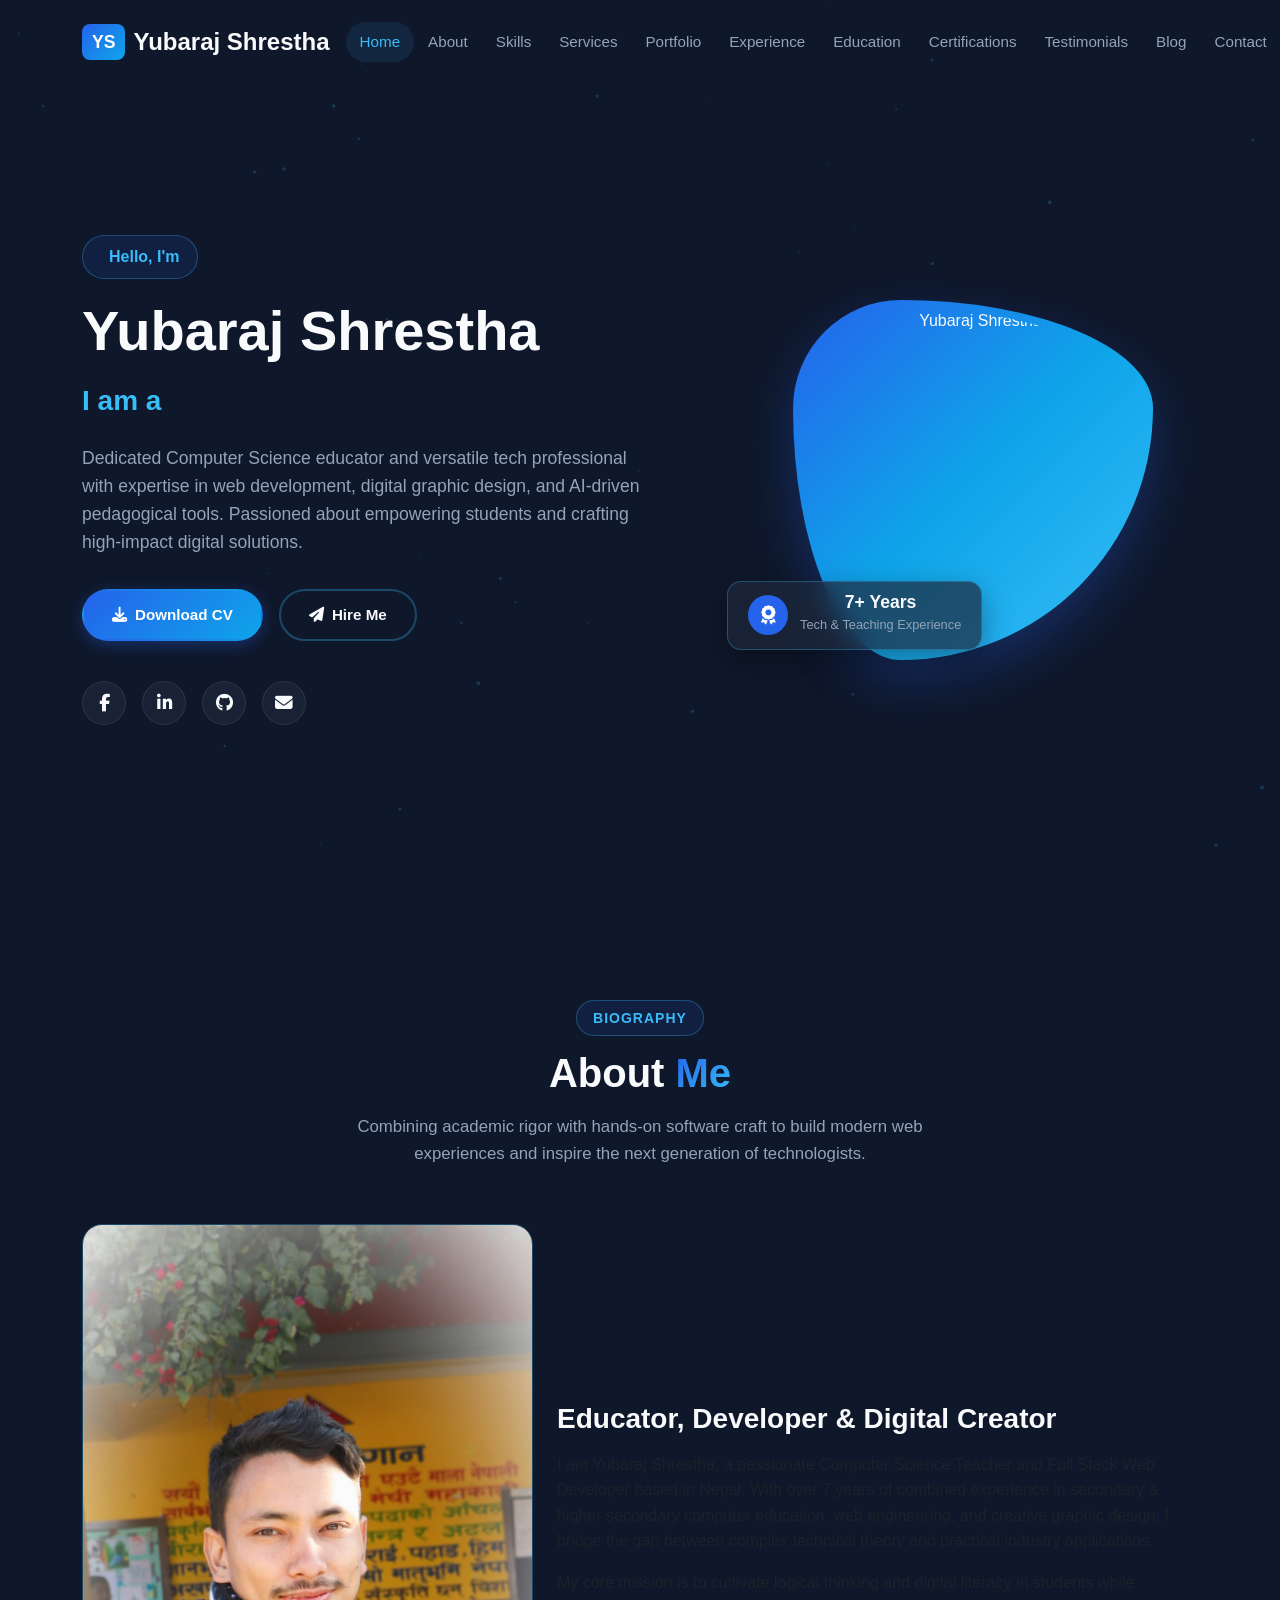
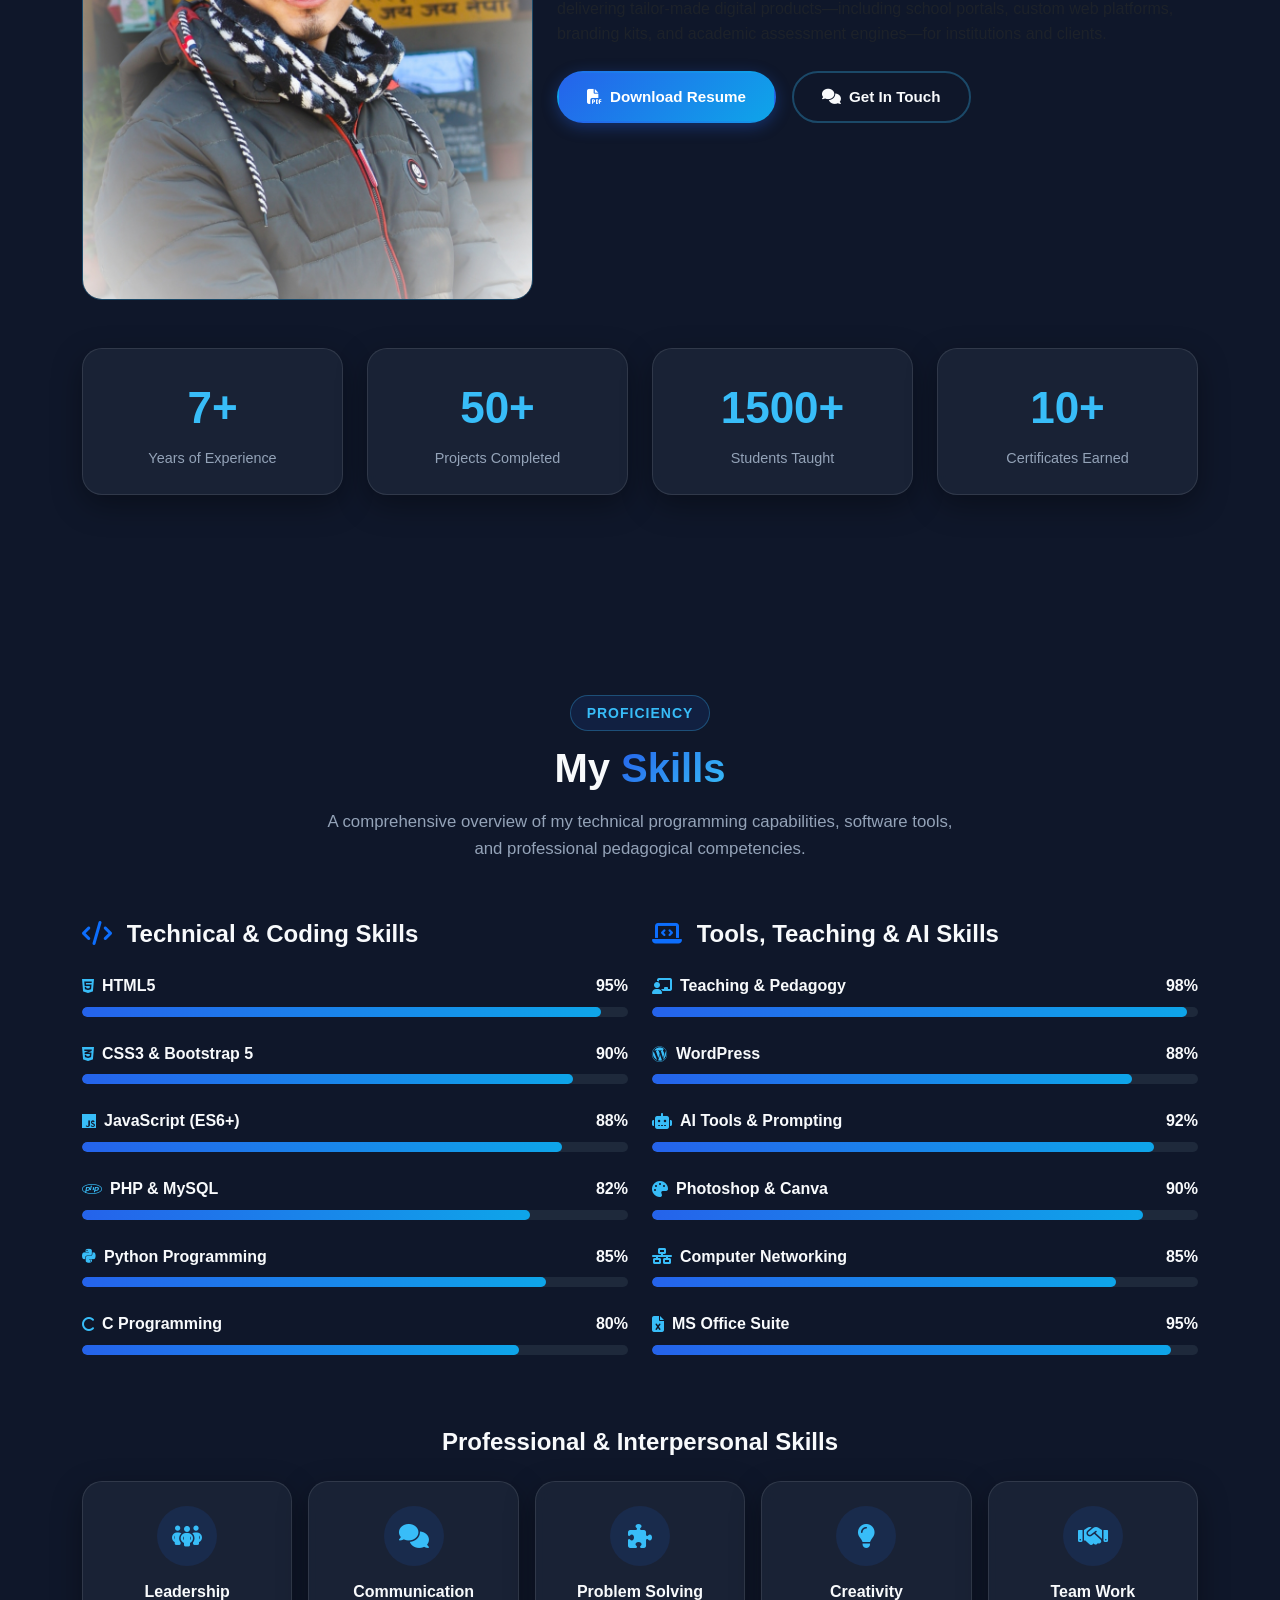
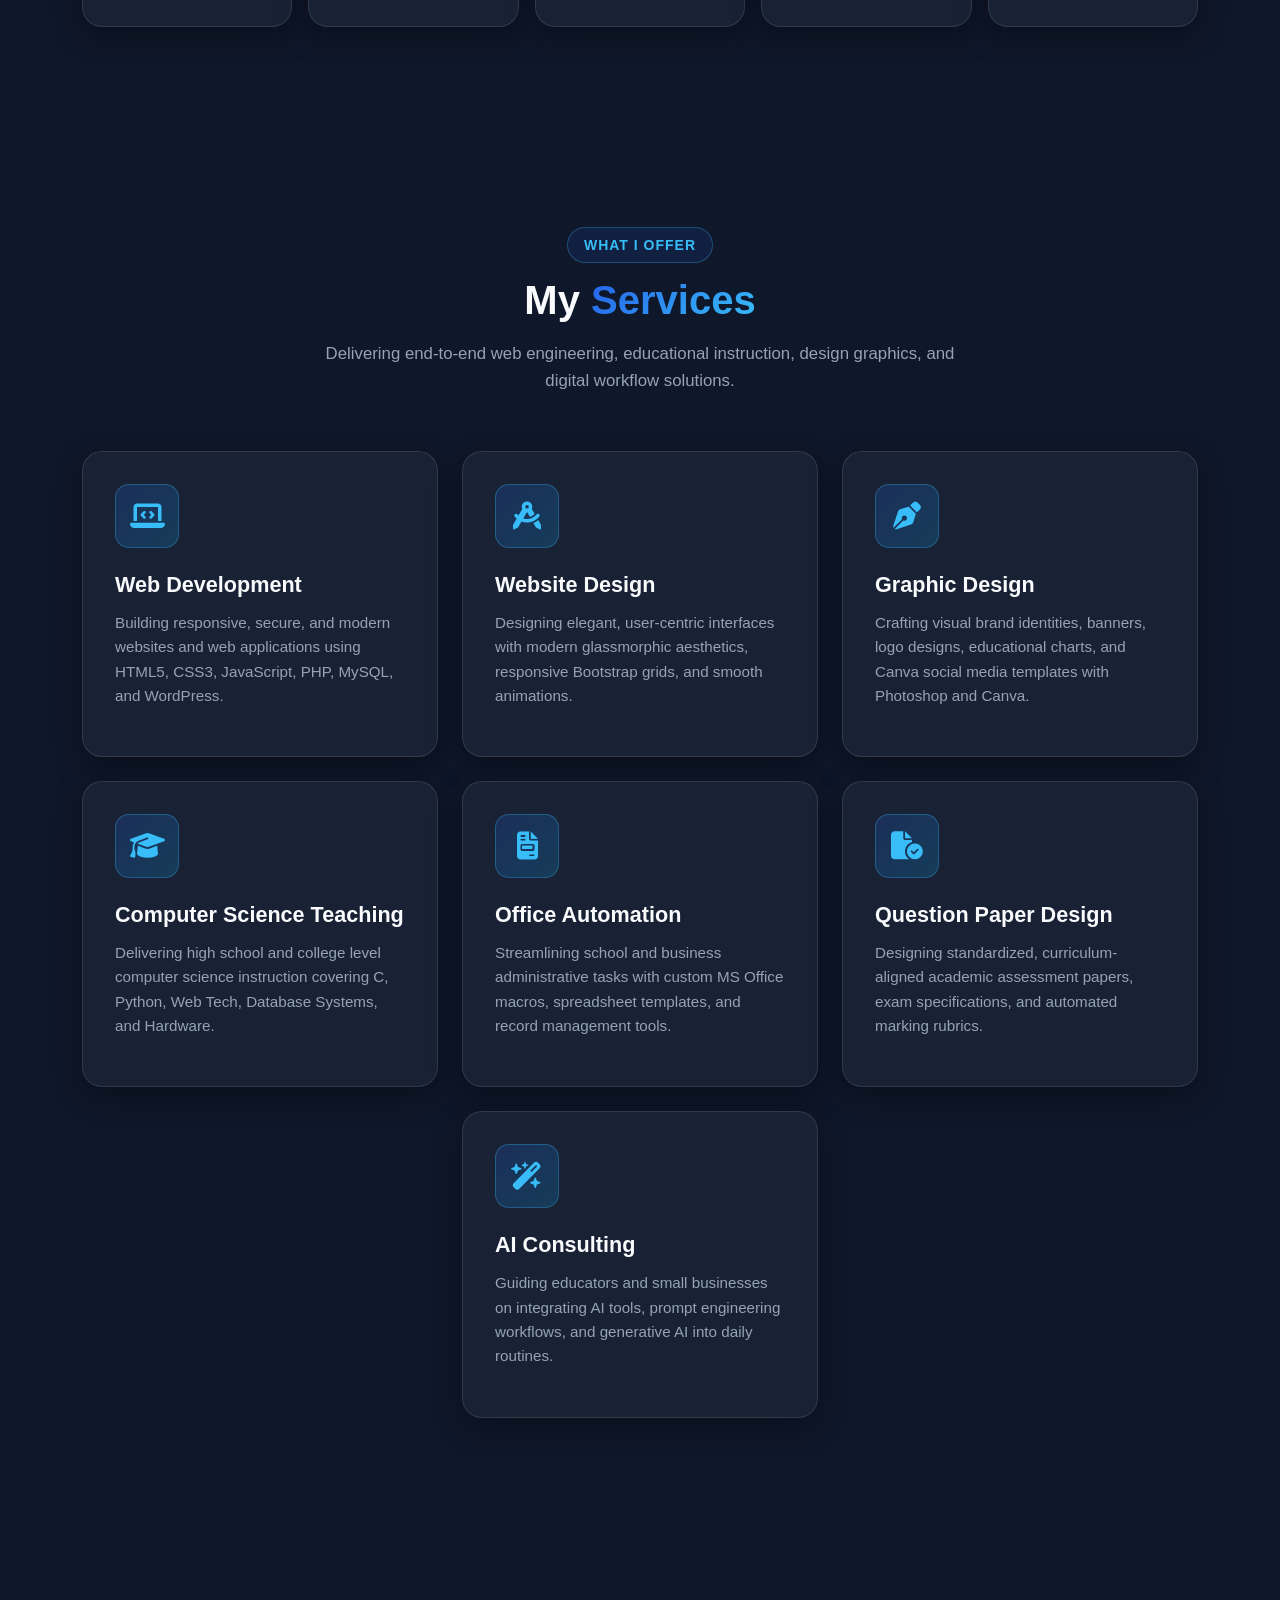
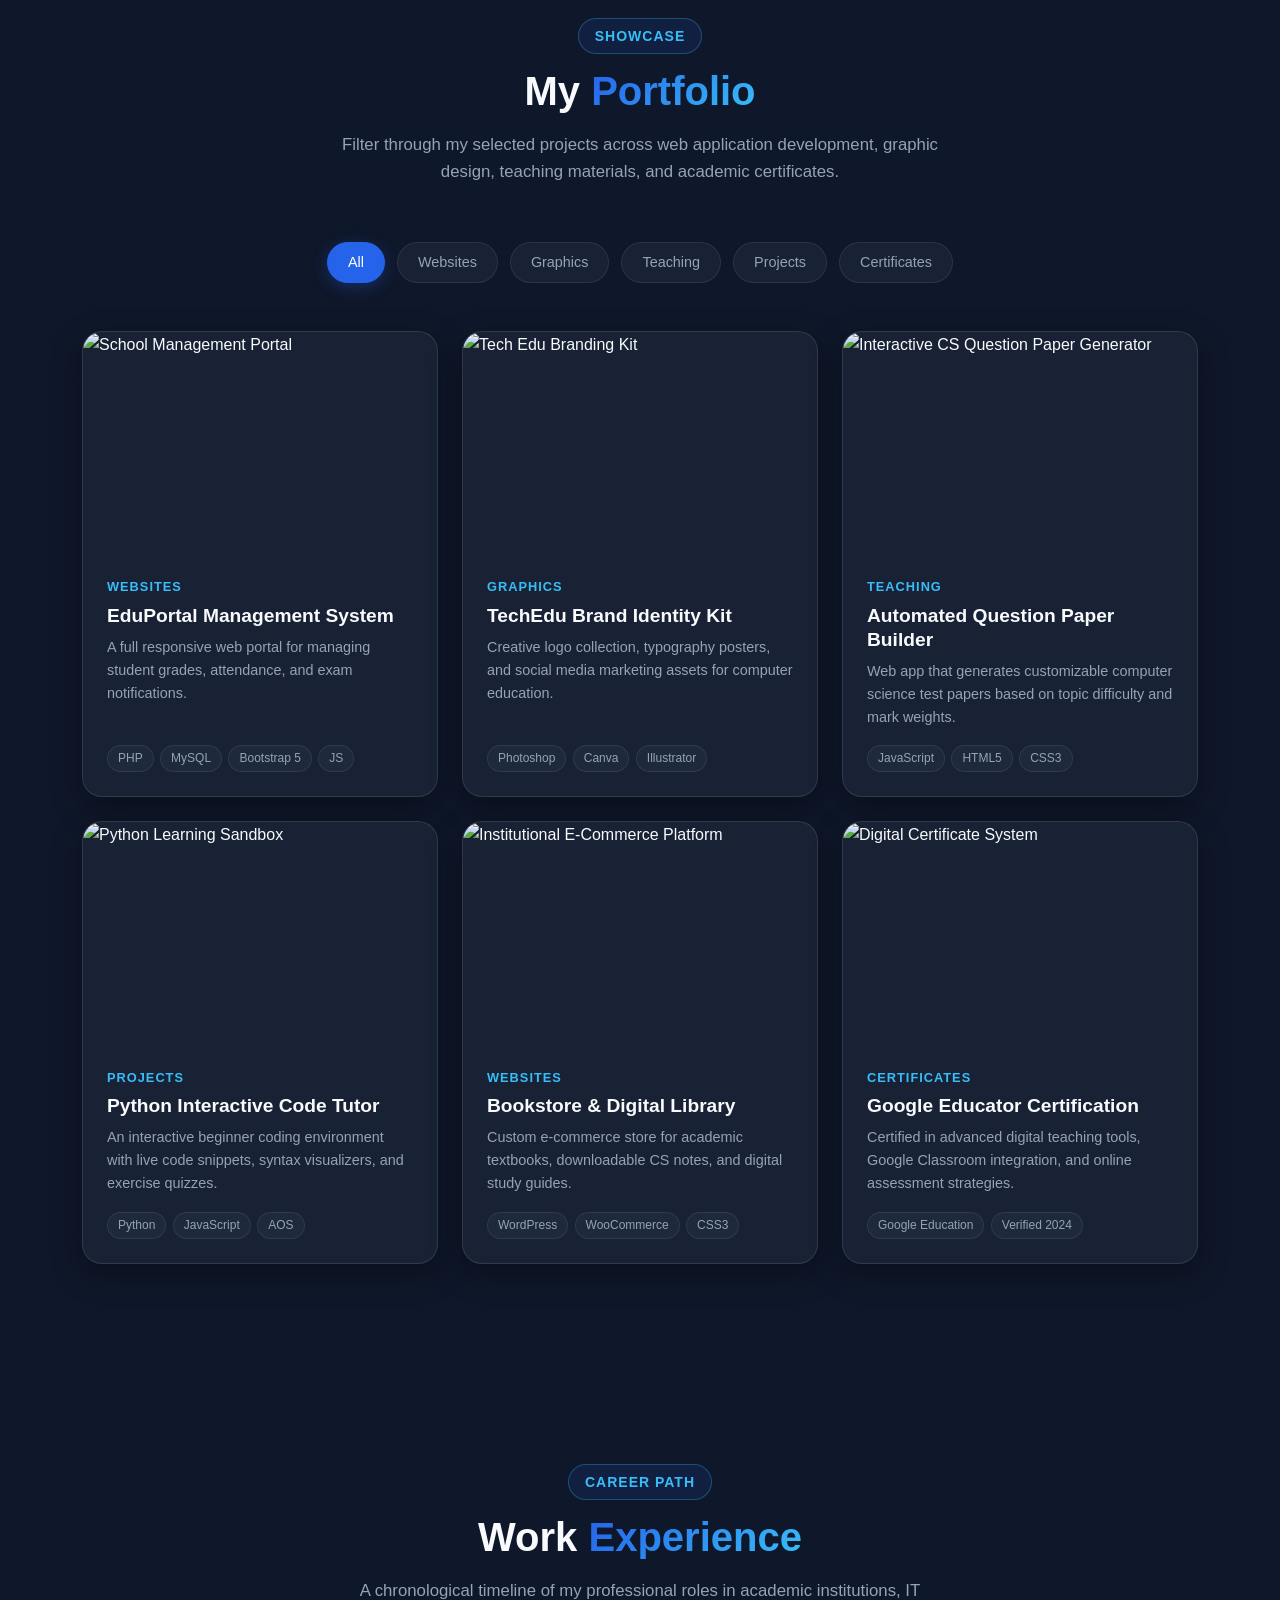
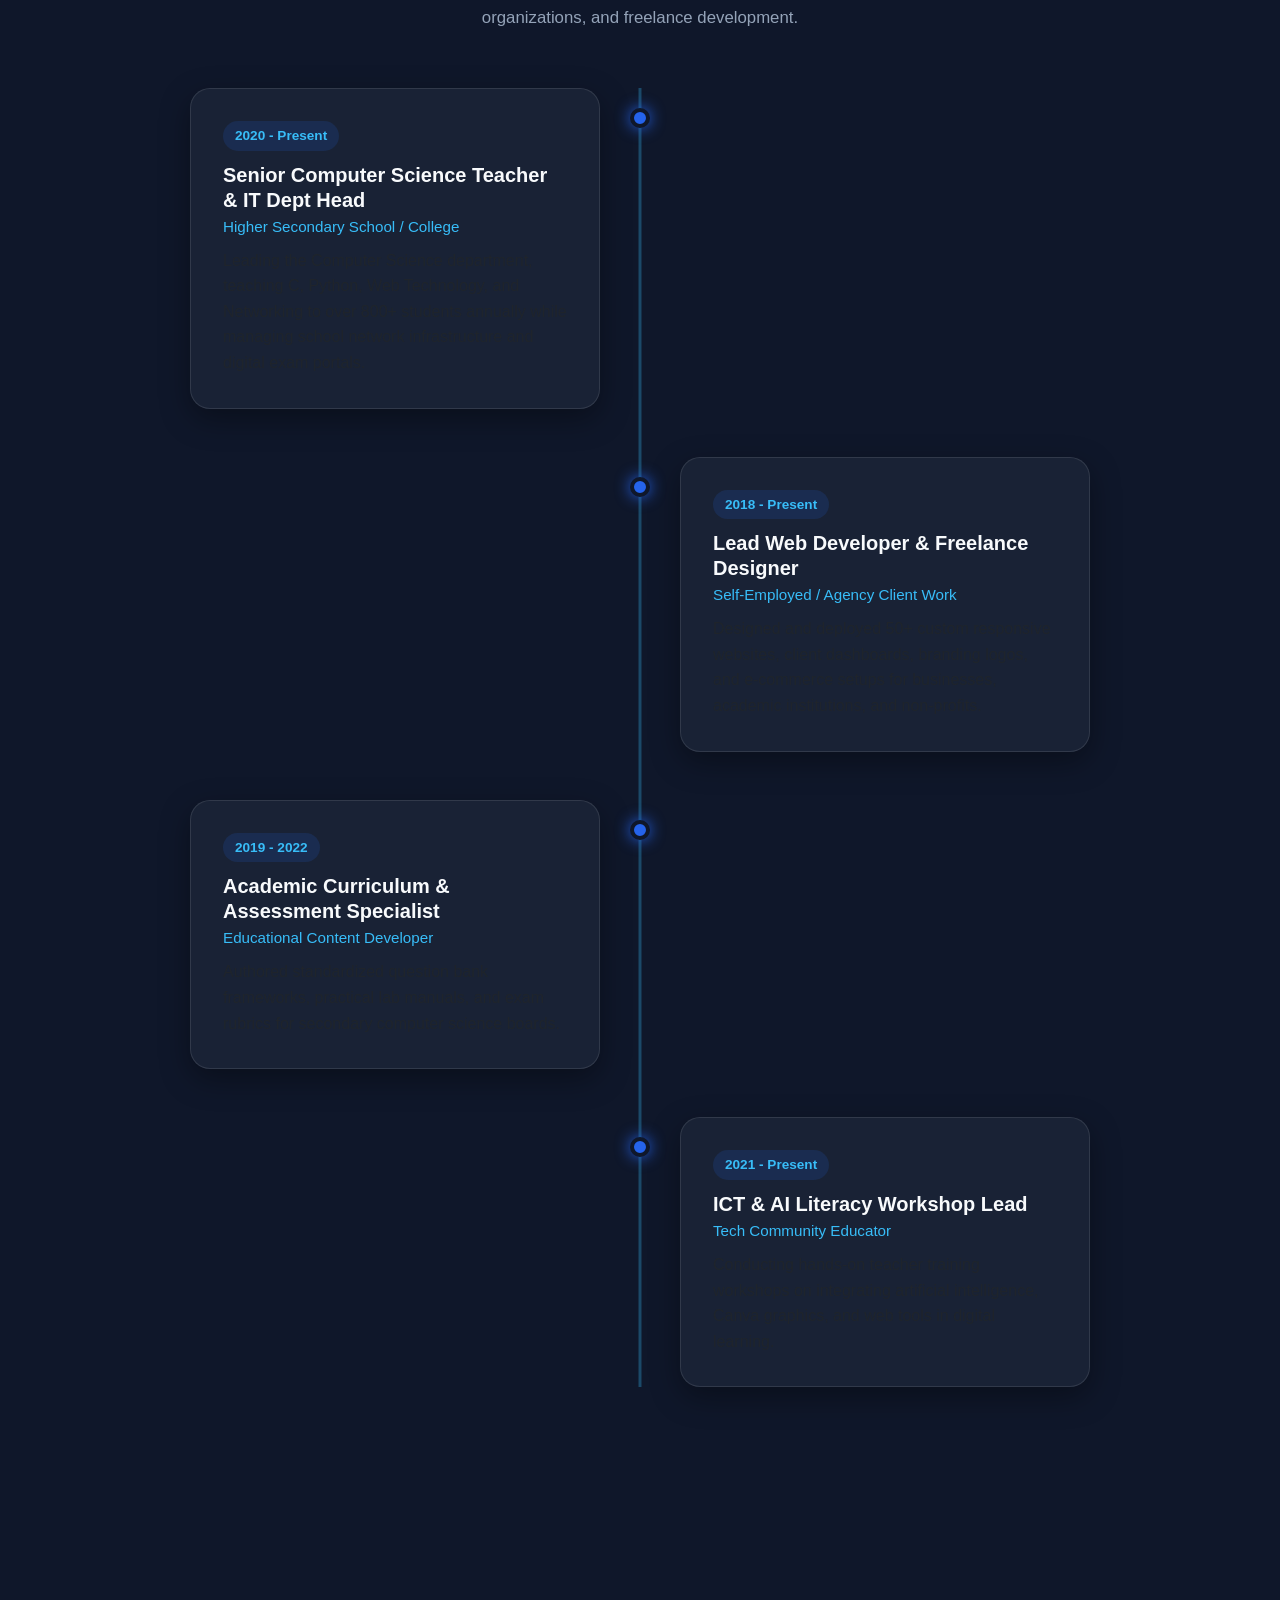
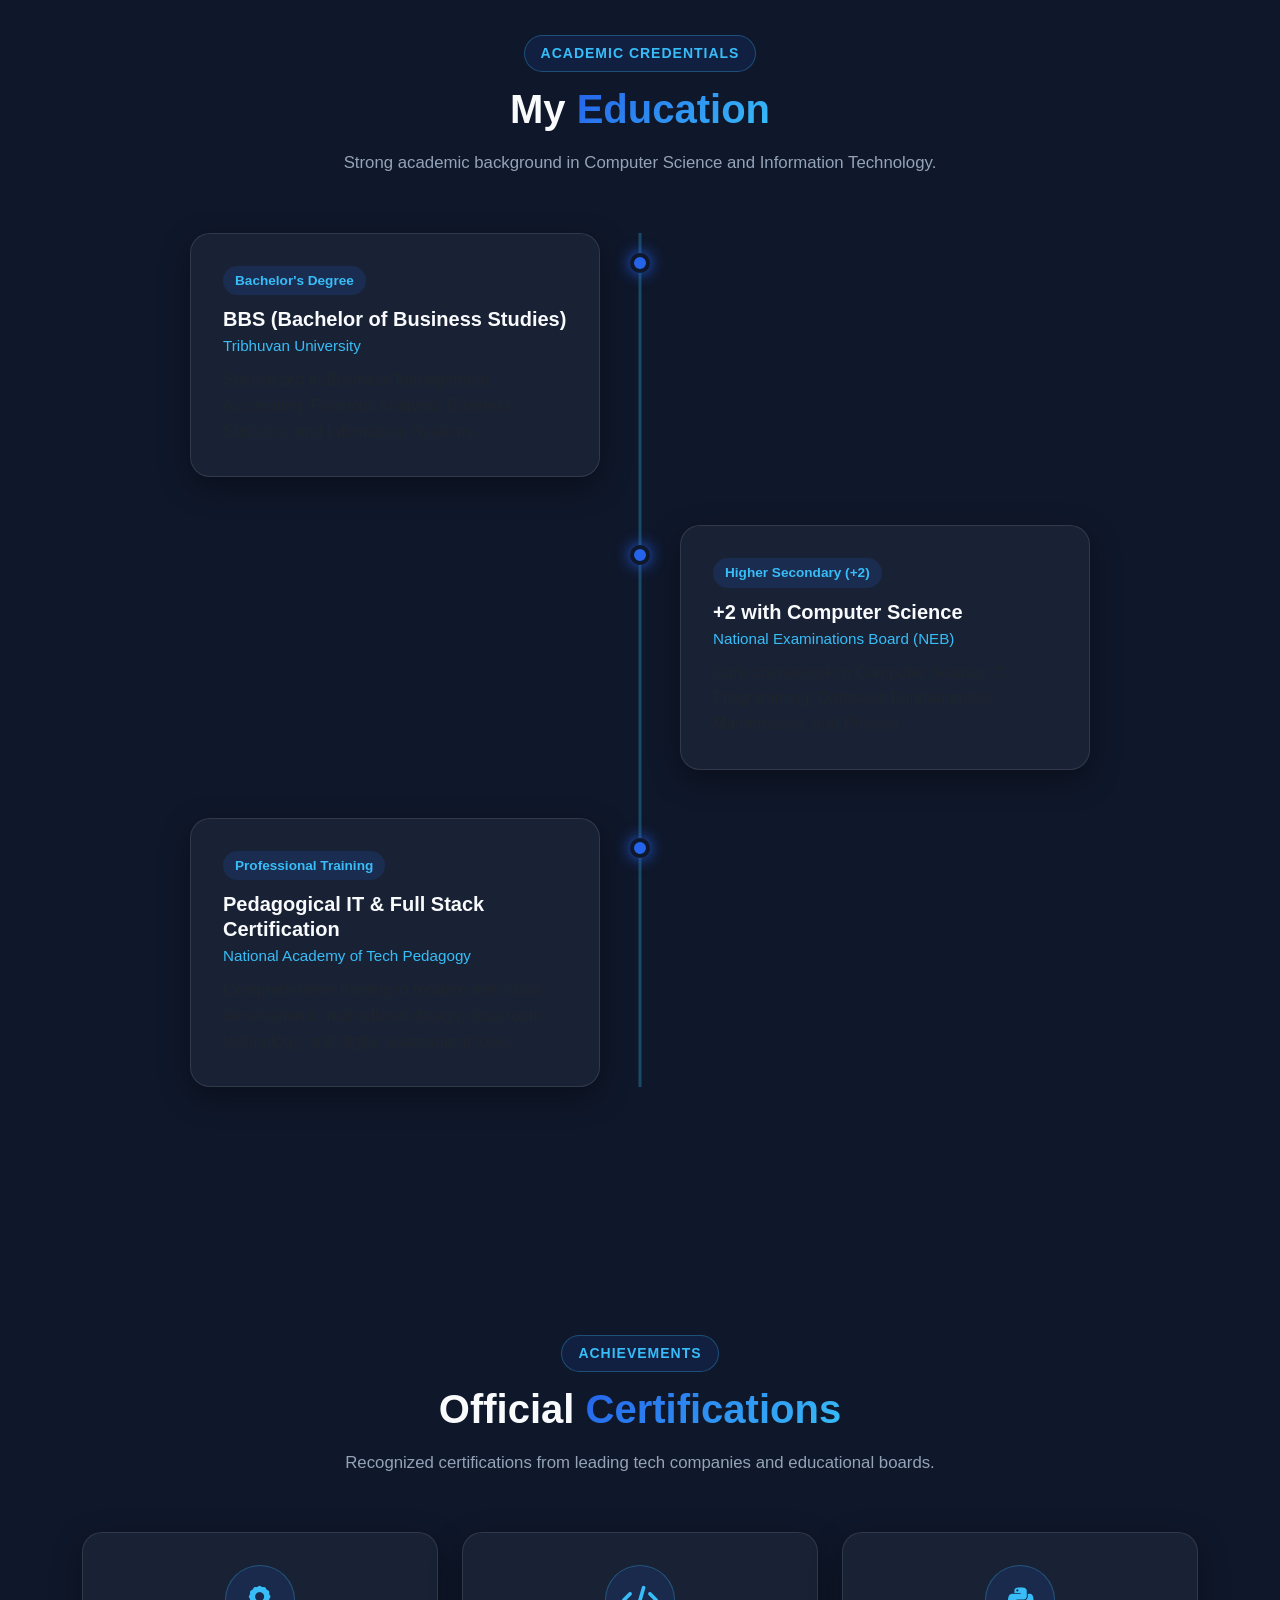
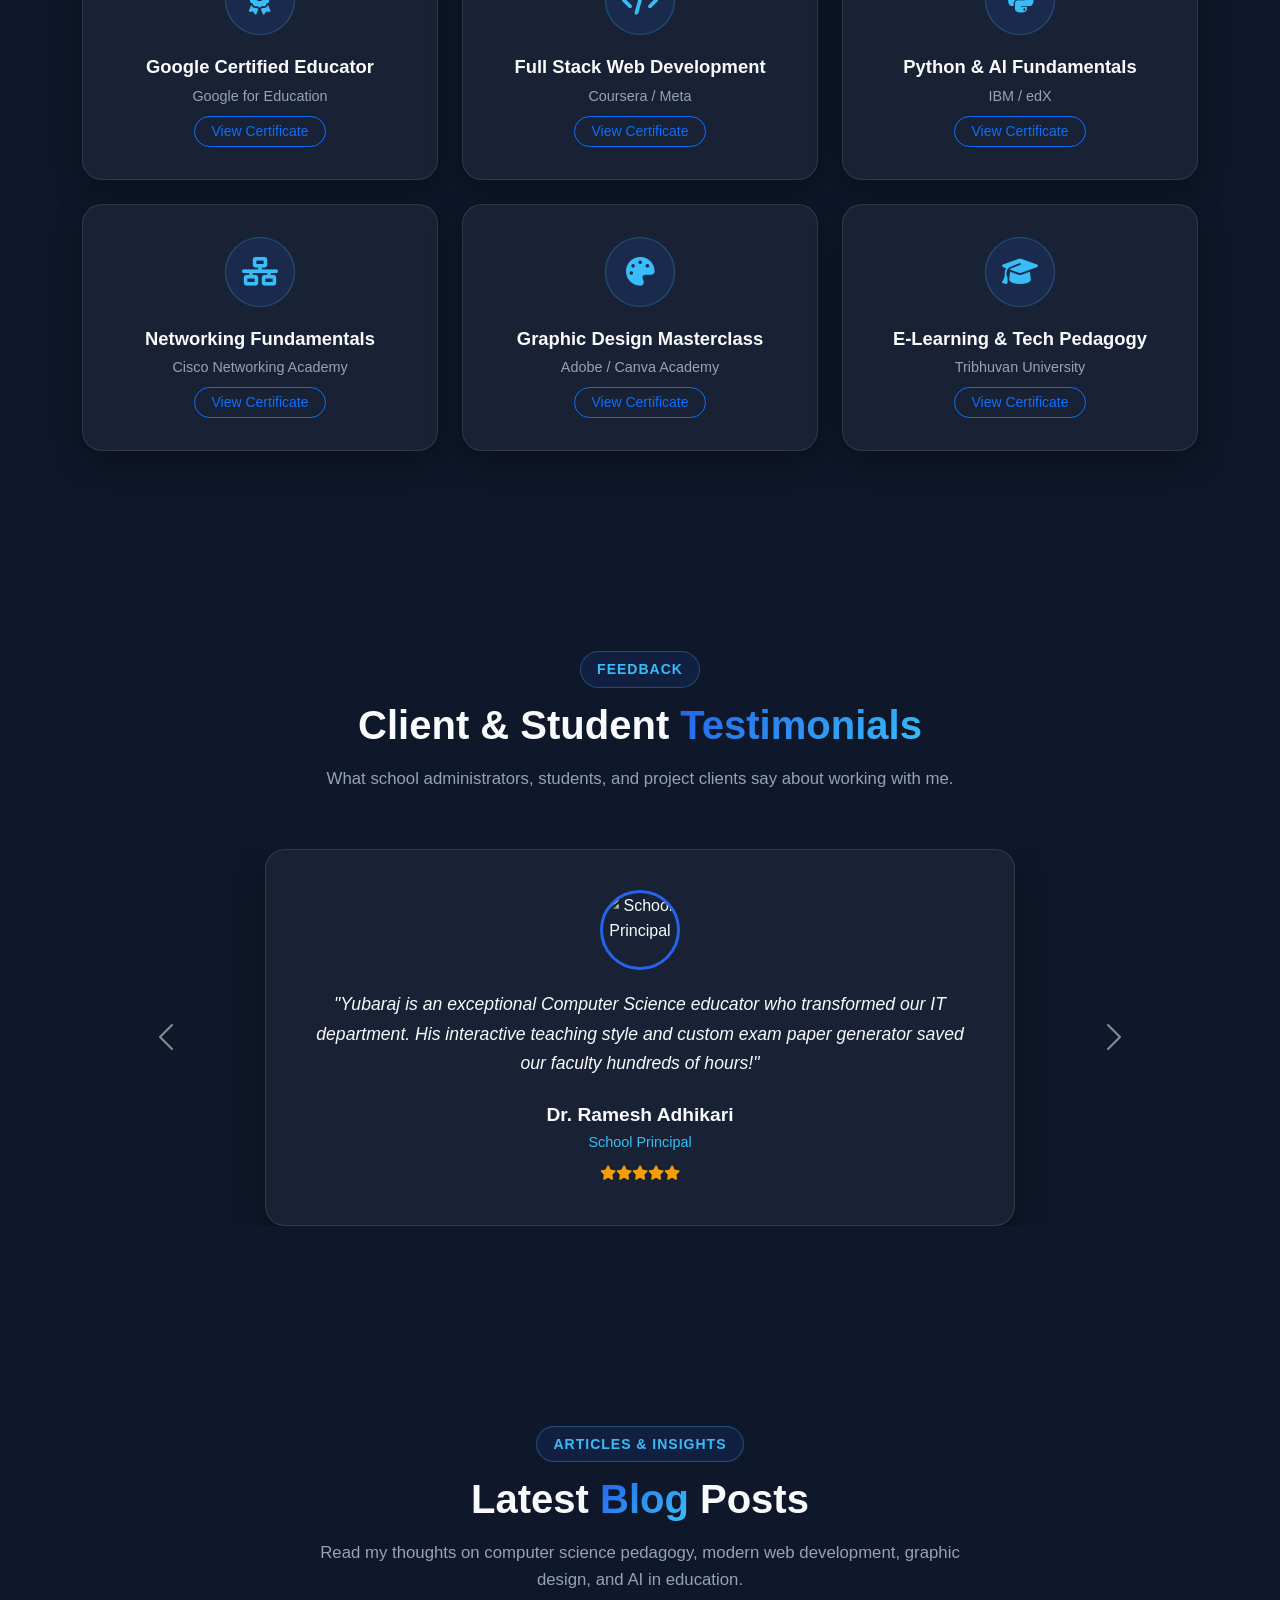
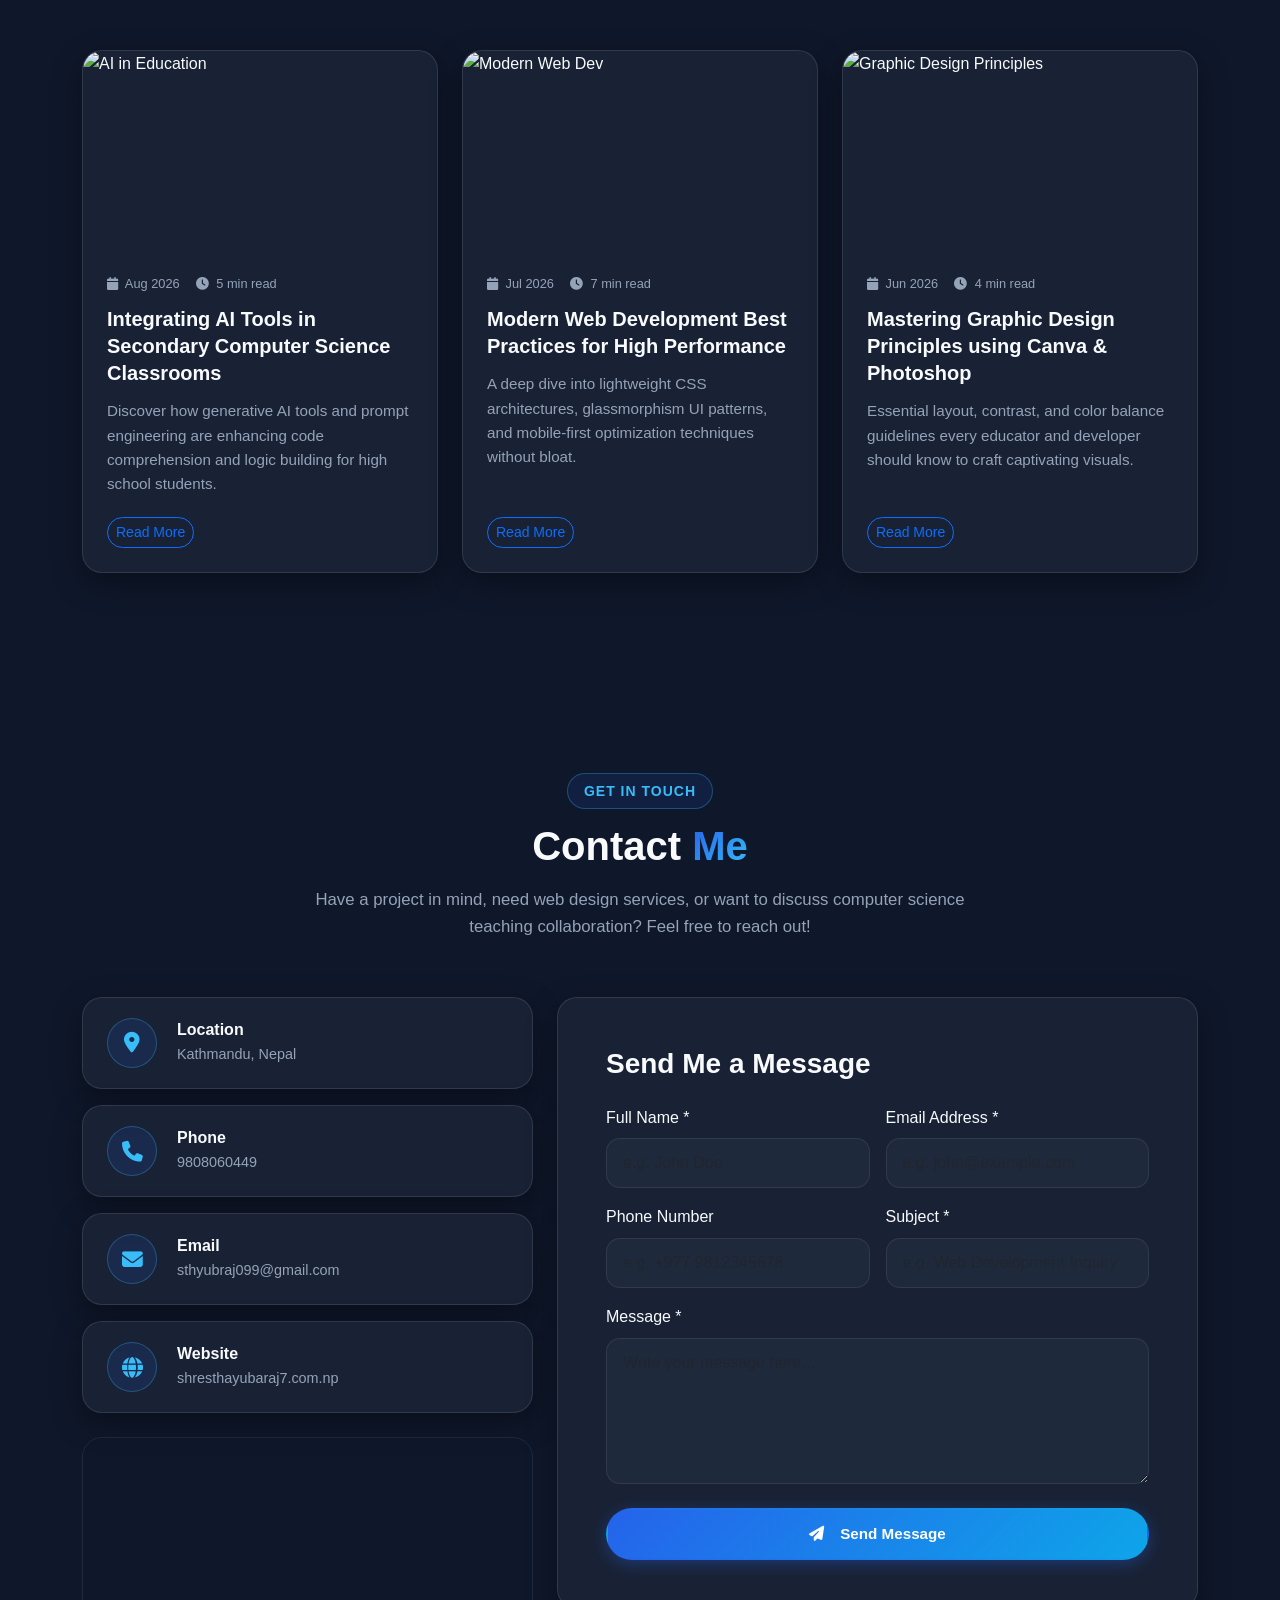
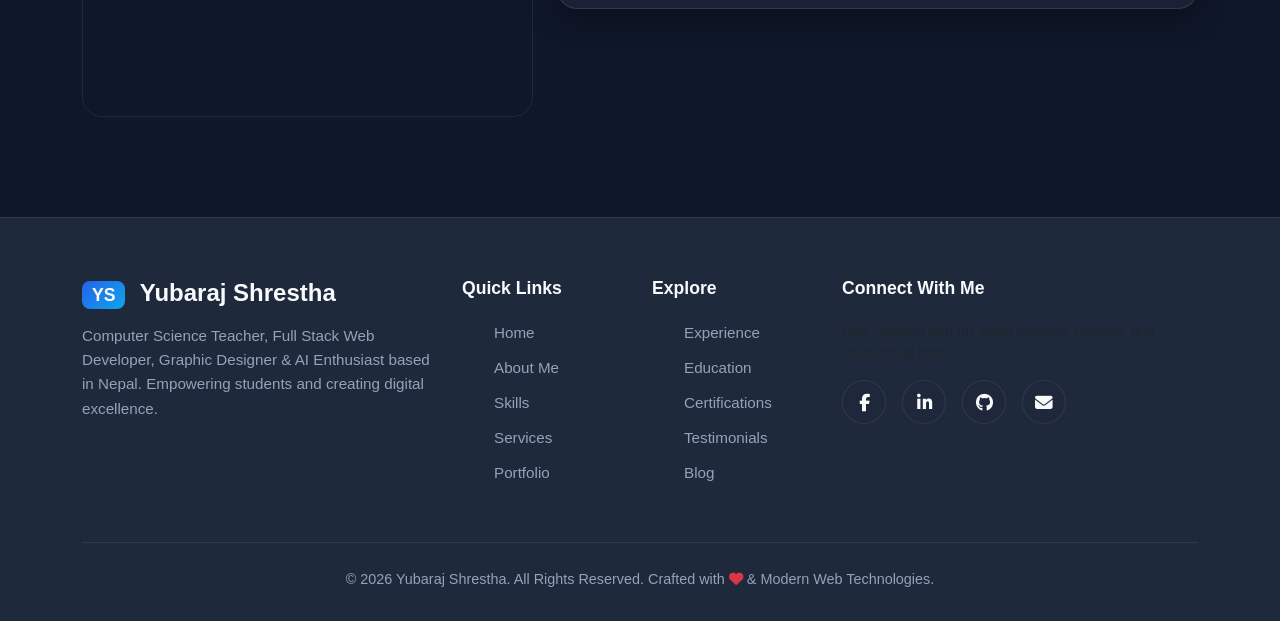
==== commit 7ae272c0: "Update index.html" ====
--- a/index.html
+++ b/index.html
@@ -5,7 +5,7 @@
   <meta name="viewport" content="width=device-width, initial-scale=1.0" />
   
   <!-- Primary Meta Tags -->
-  <title>Yubaraj Shresthaa | Computer Science Teacher, Web Developer & AI Enthusiast</title>
+  <title>Yubaraj Shrestha | Computer Science Teacher, Web Developer & AI Enthusiast</title>
   <meta name="title" content="Yubaraj Shrestha | Computer Science Teacher, Web Developer & AI Enthusiast" />
   <meta name="description" content="Official portfolio of Yubaraj Shrestha - Computer Science Teacher, Full Stack Web Developer, Graphic Designer, and AI Enthusiast based in Nepal." />
   <meta name="keywords" content="Yubaraj Shrestha, Computer Science Teacher, Web Developer, Graphic Designer, AI Enthusiast, Nepal, Portfolio, Full Stack Developer, Educator" />
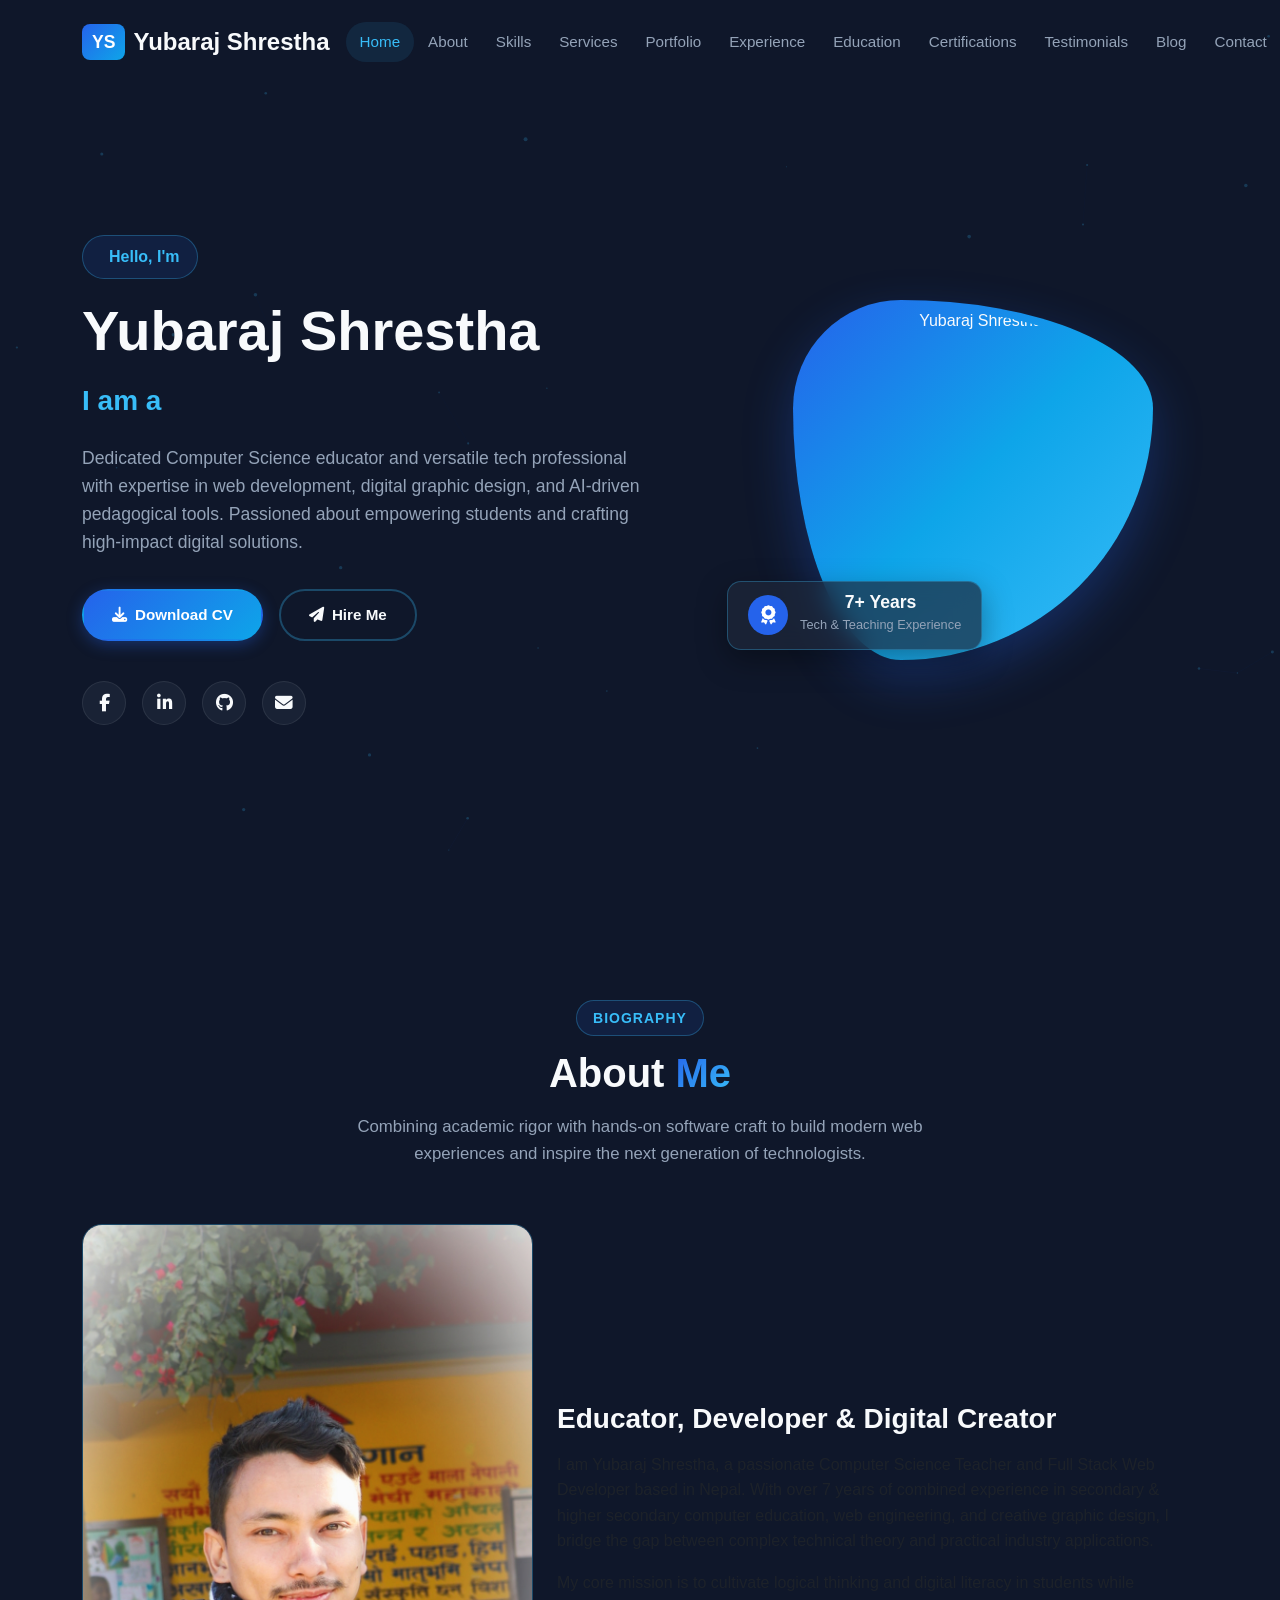
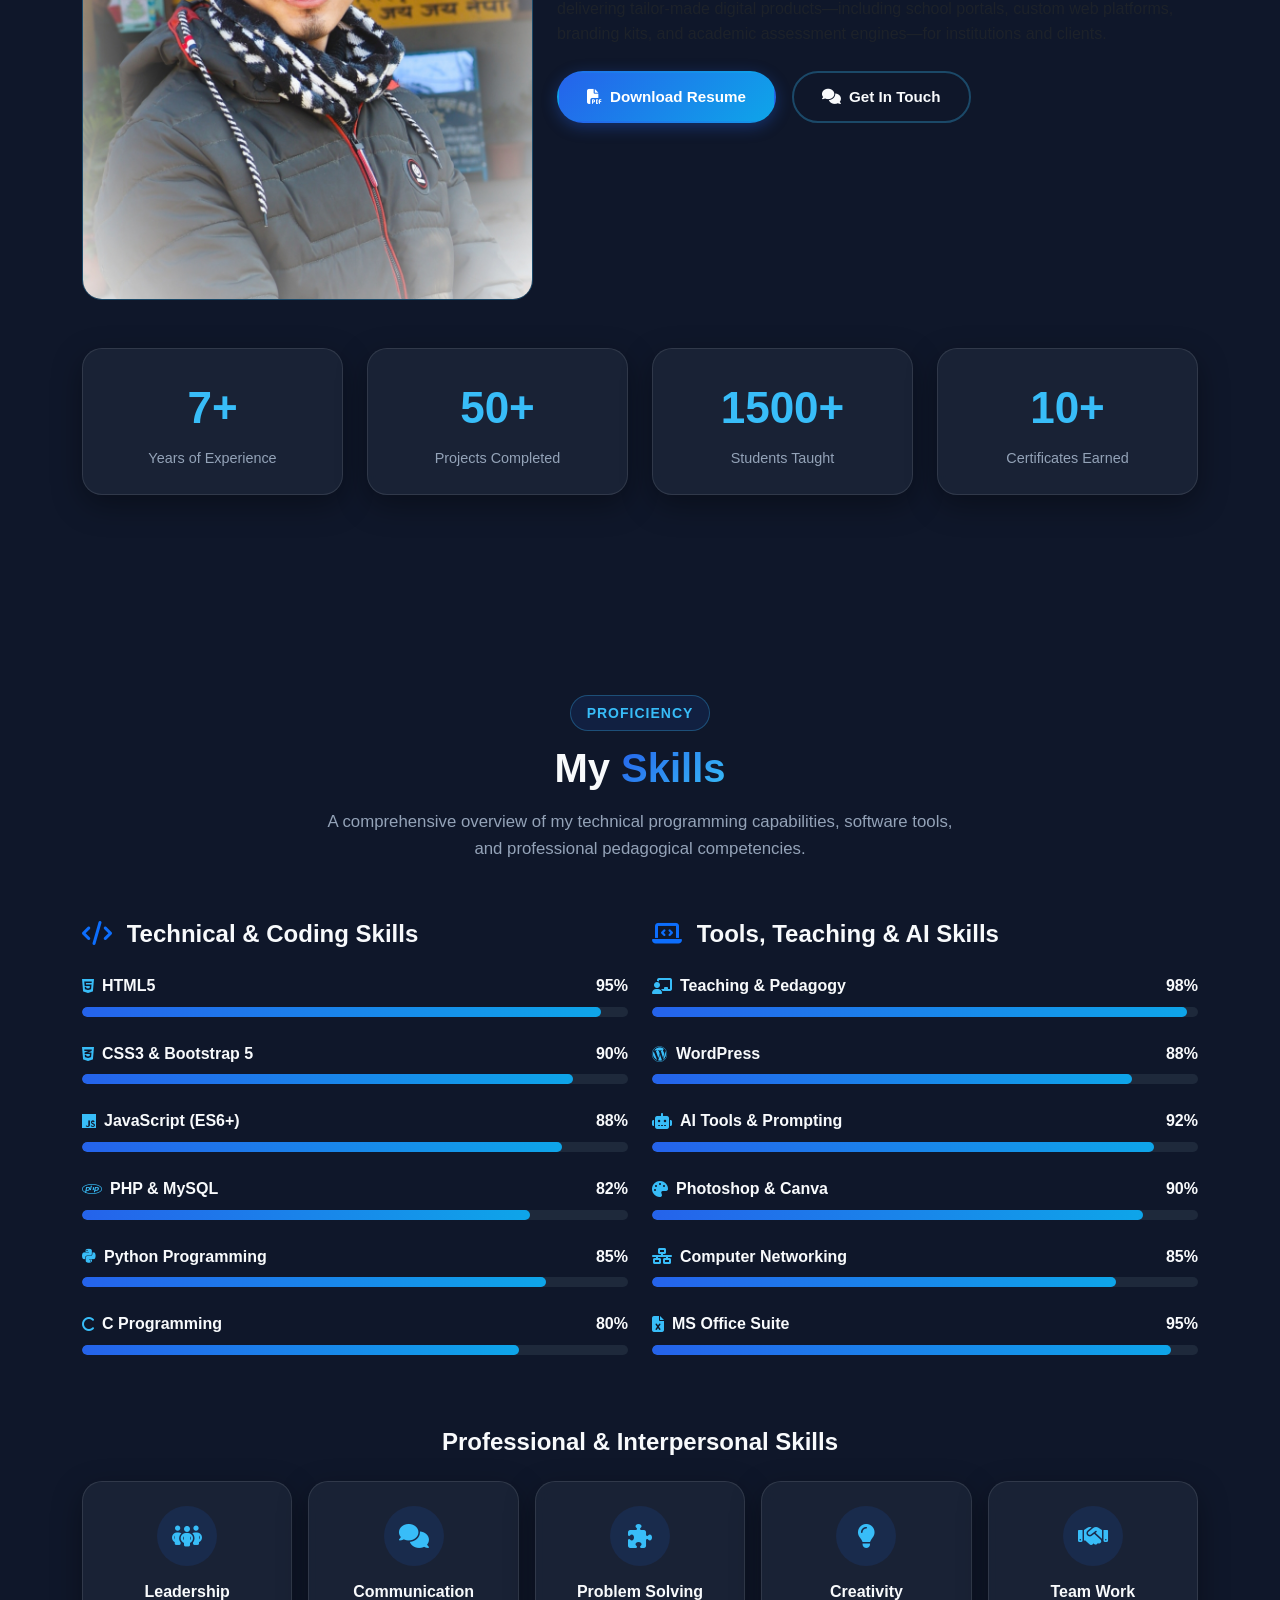
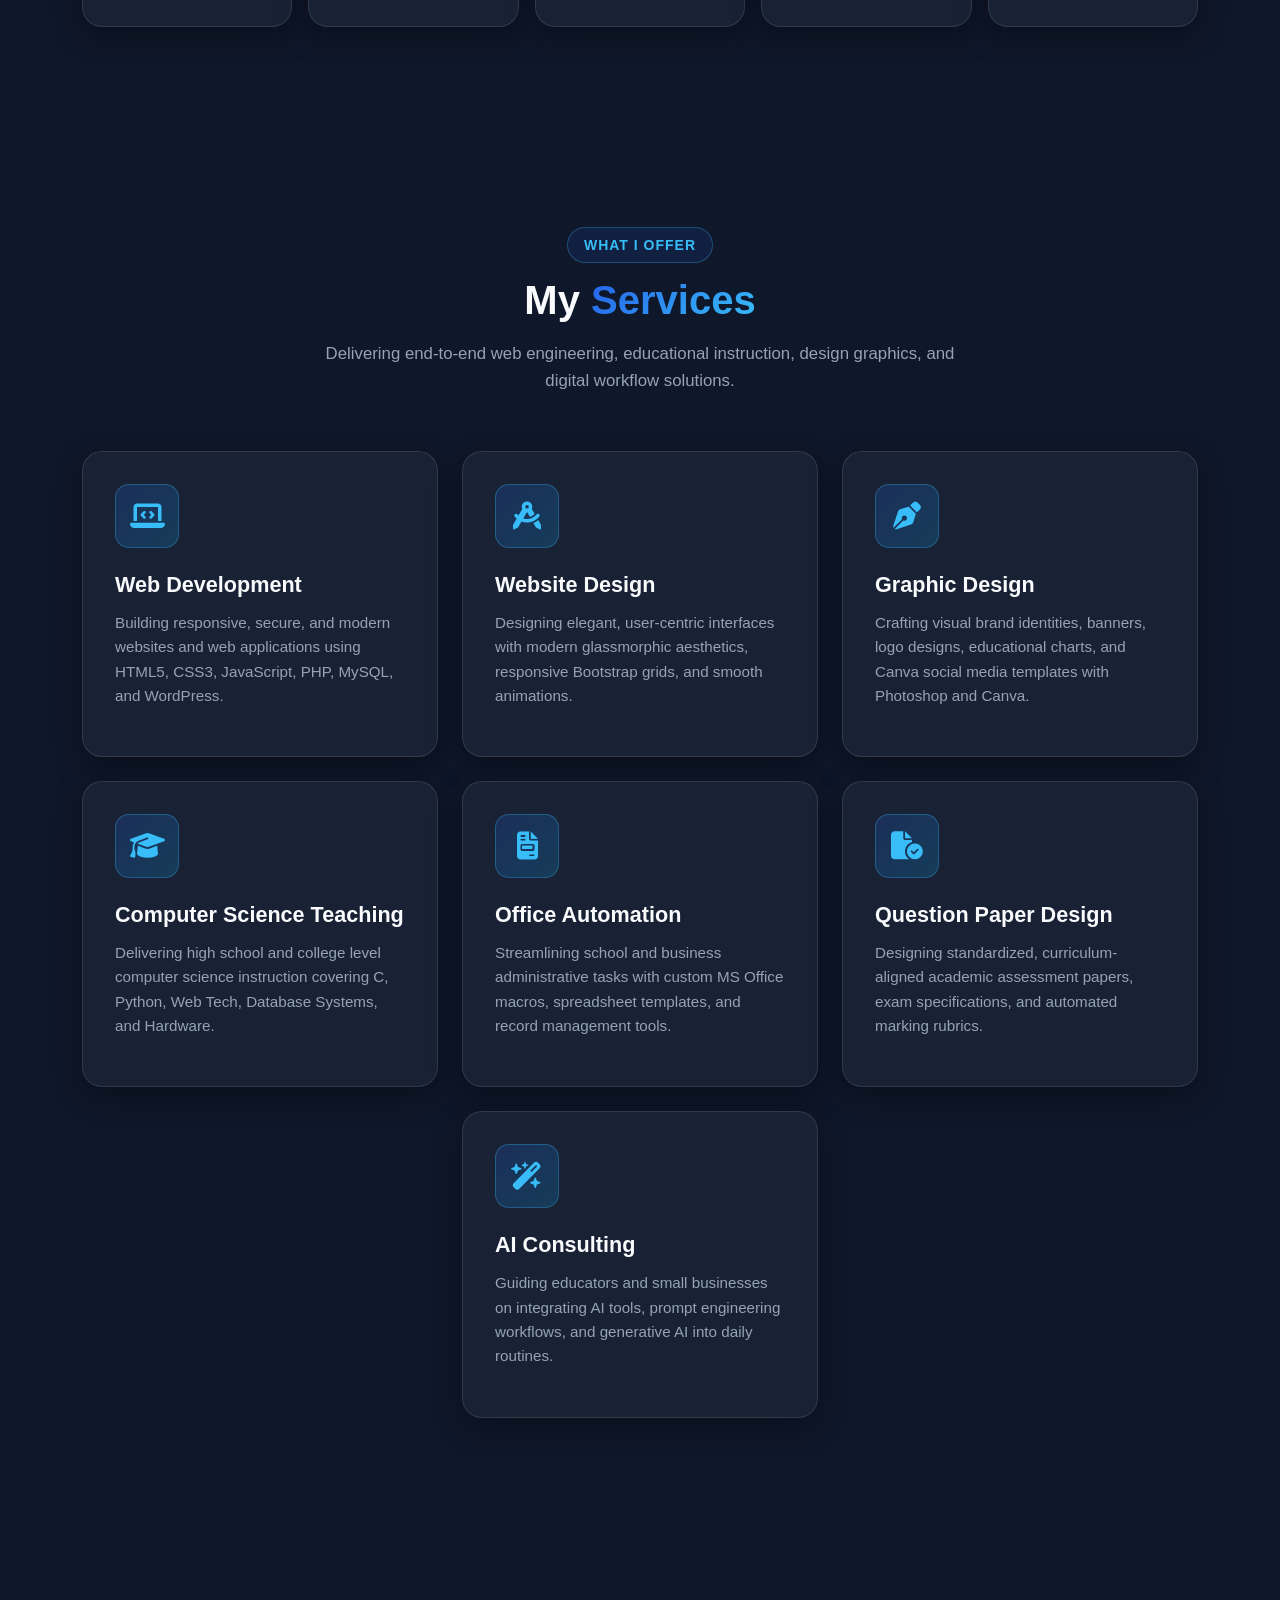
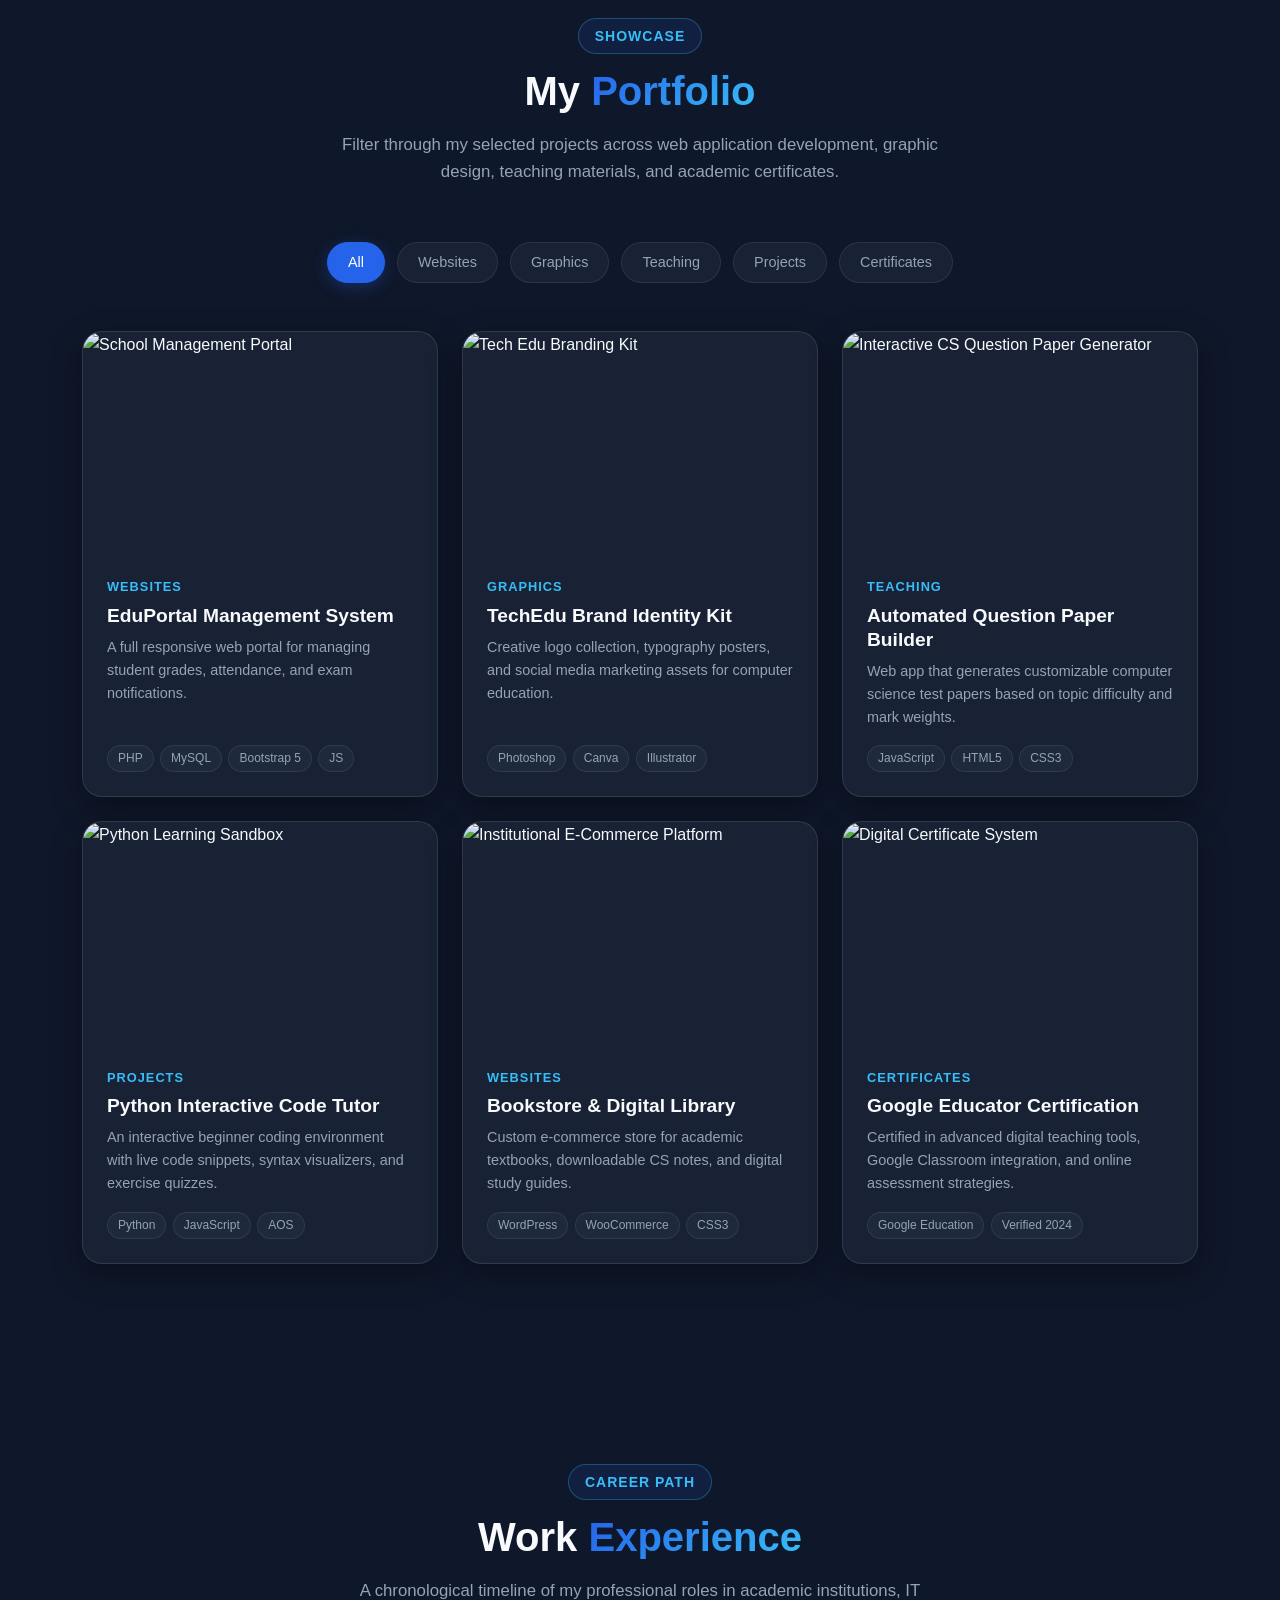
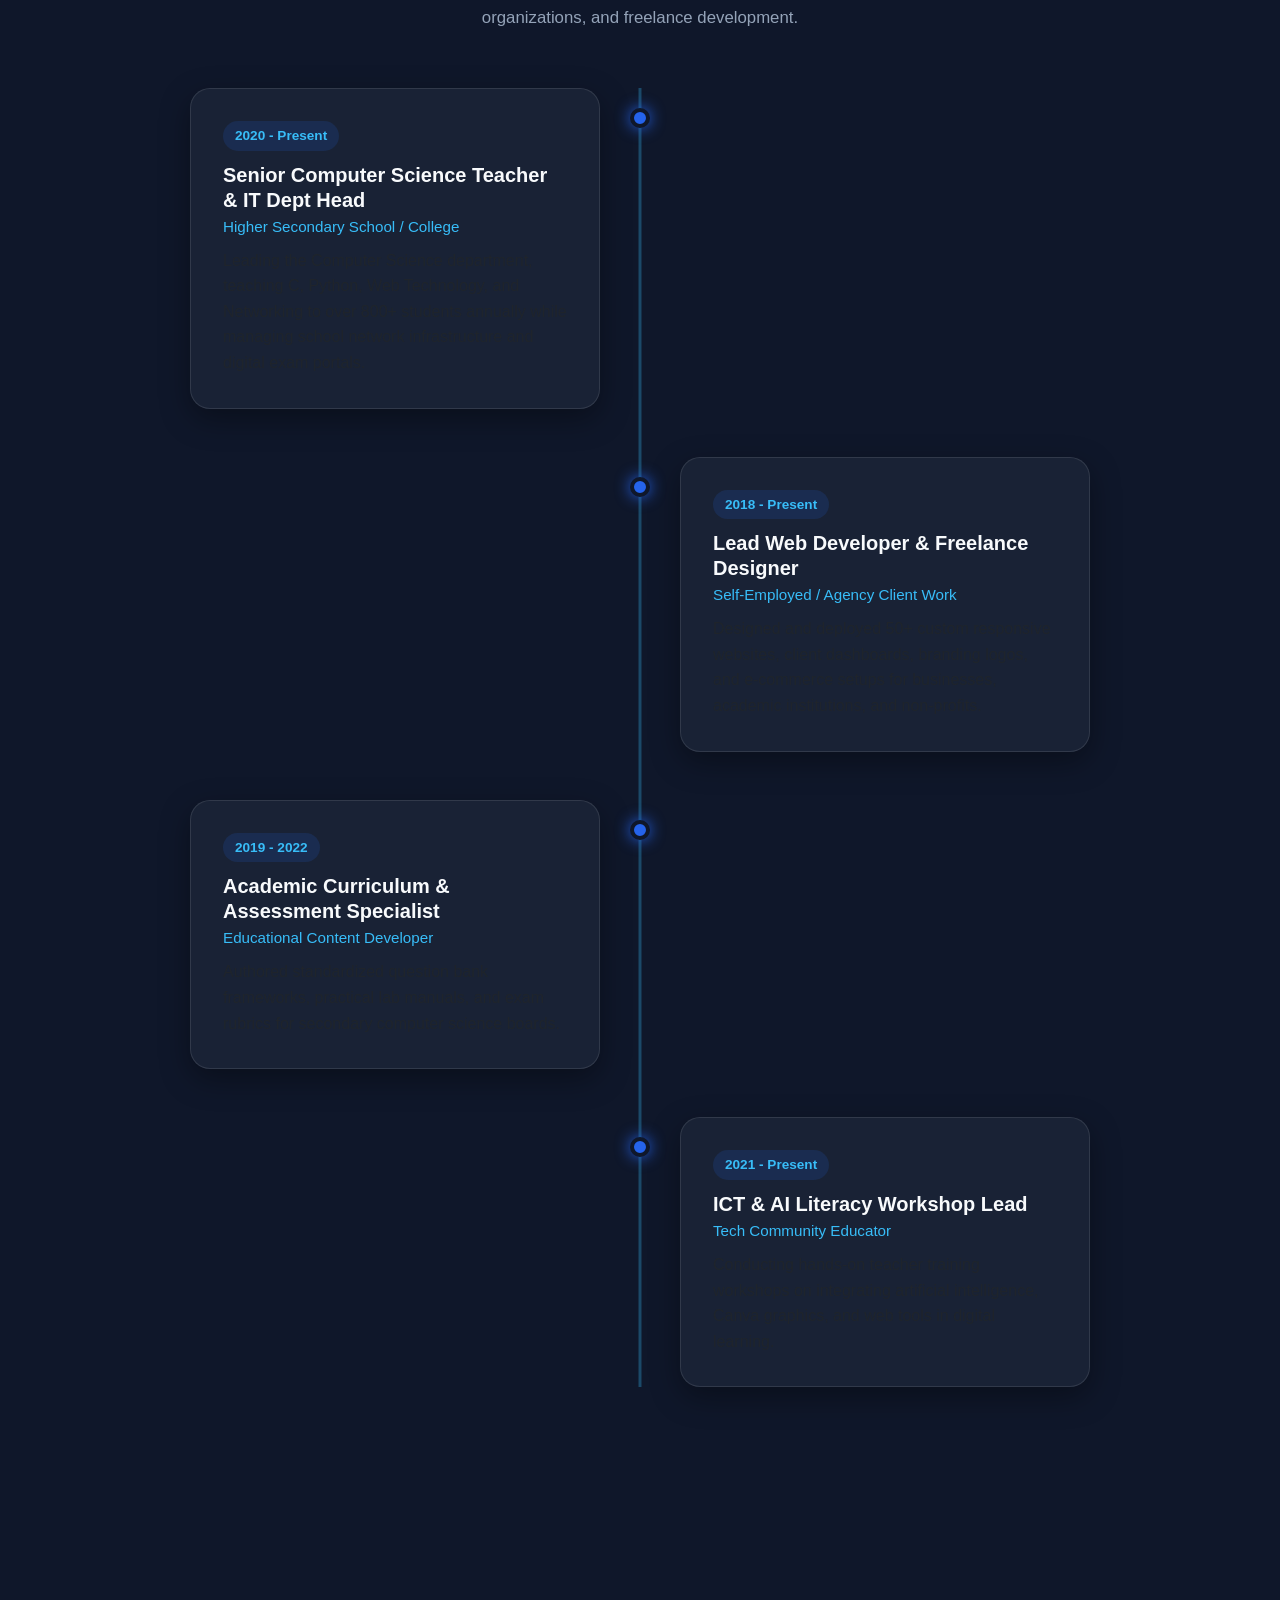
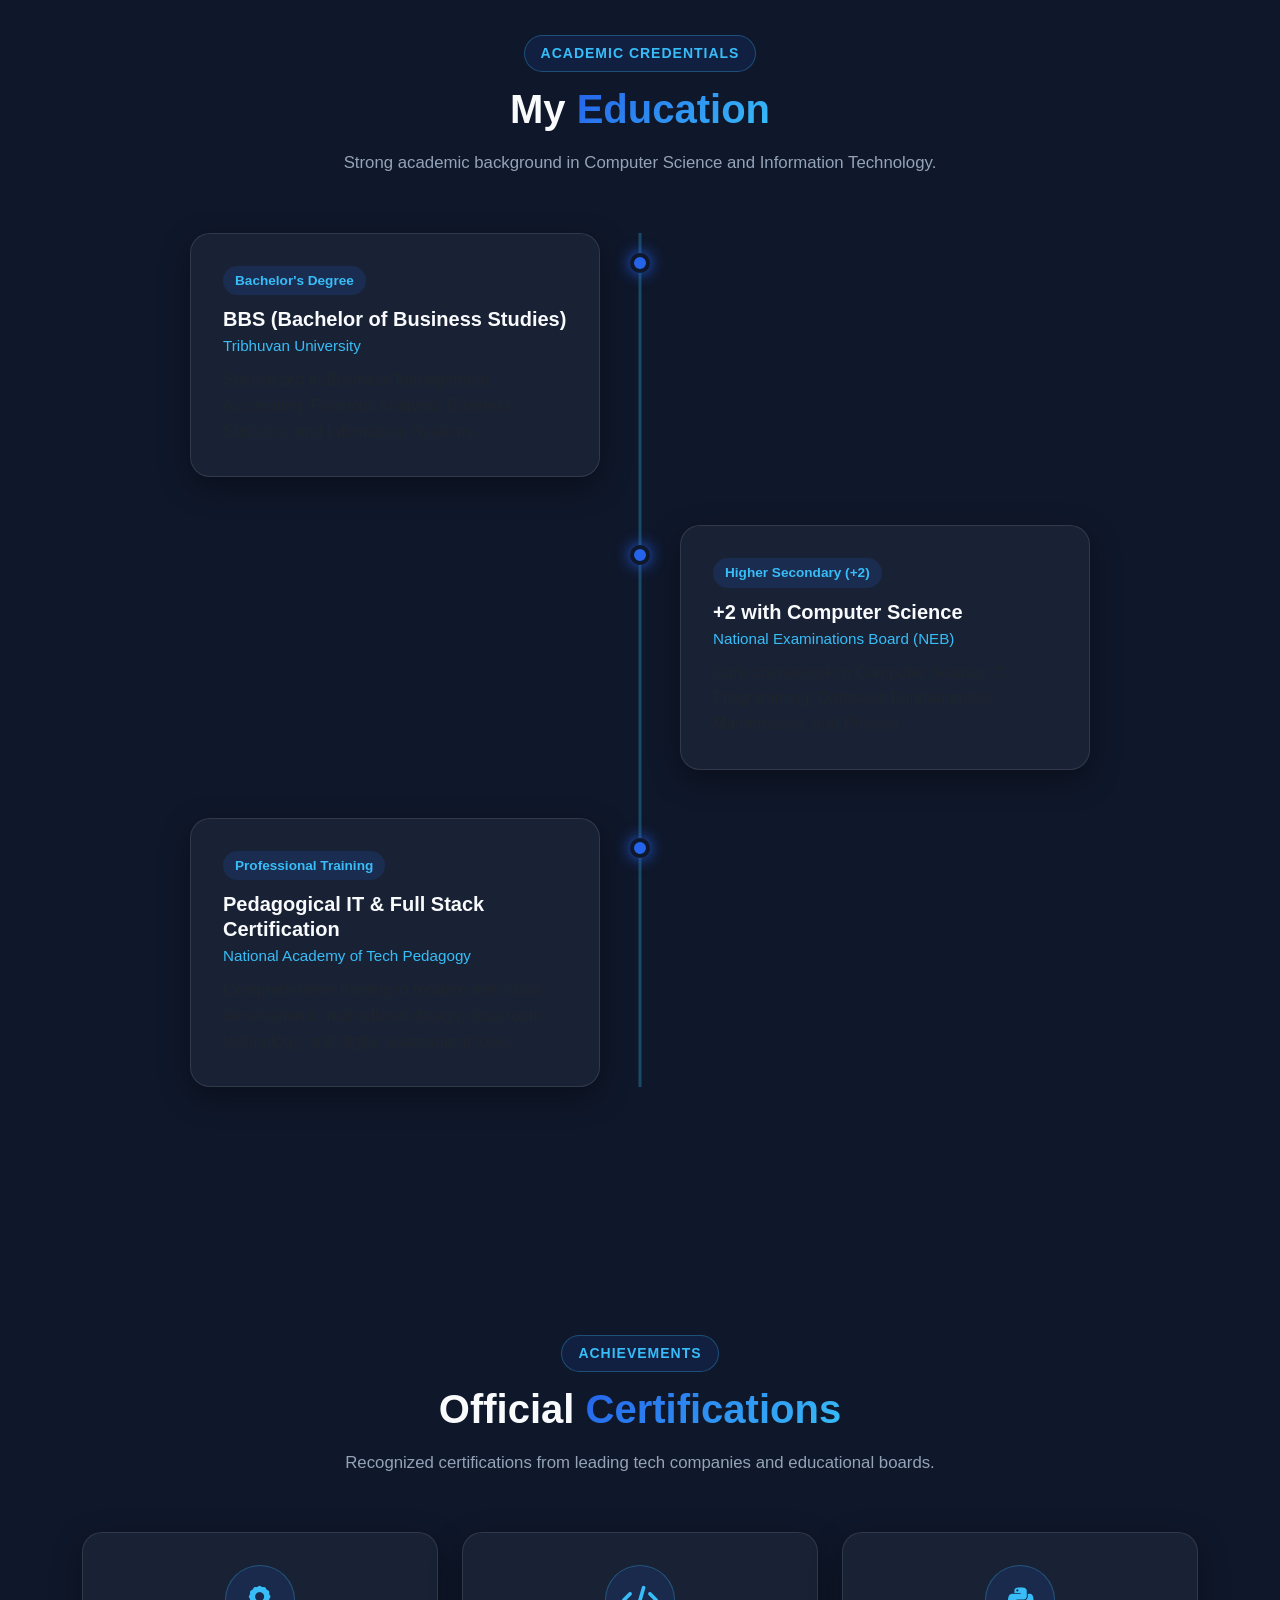
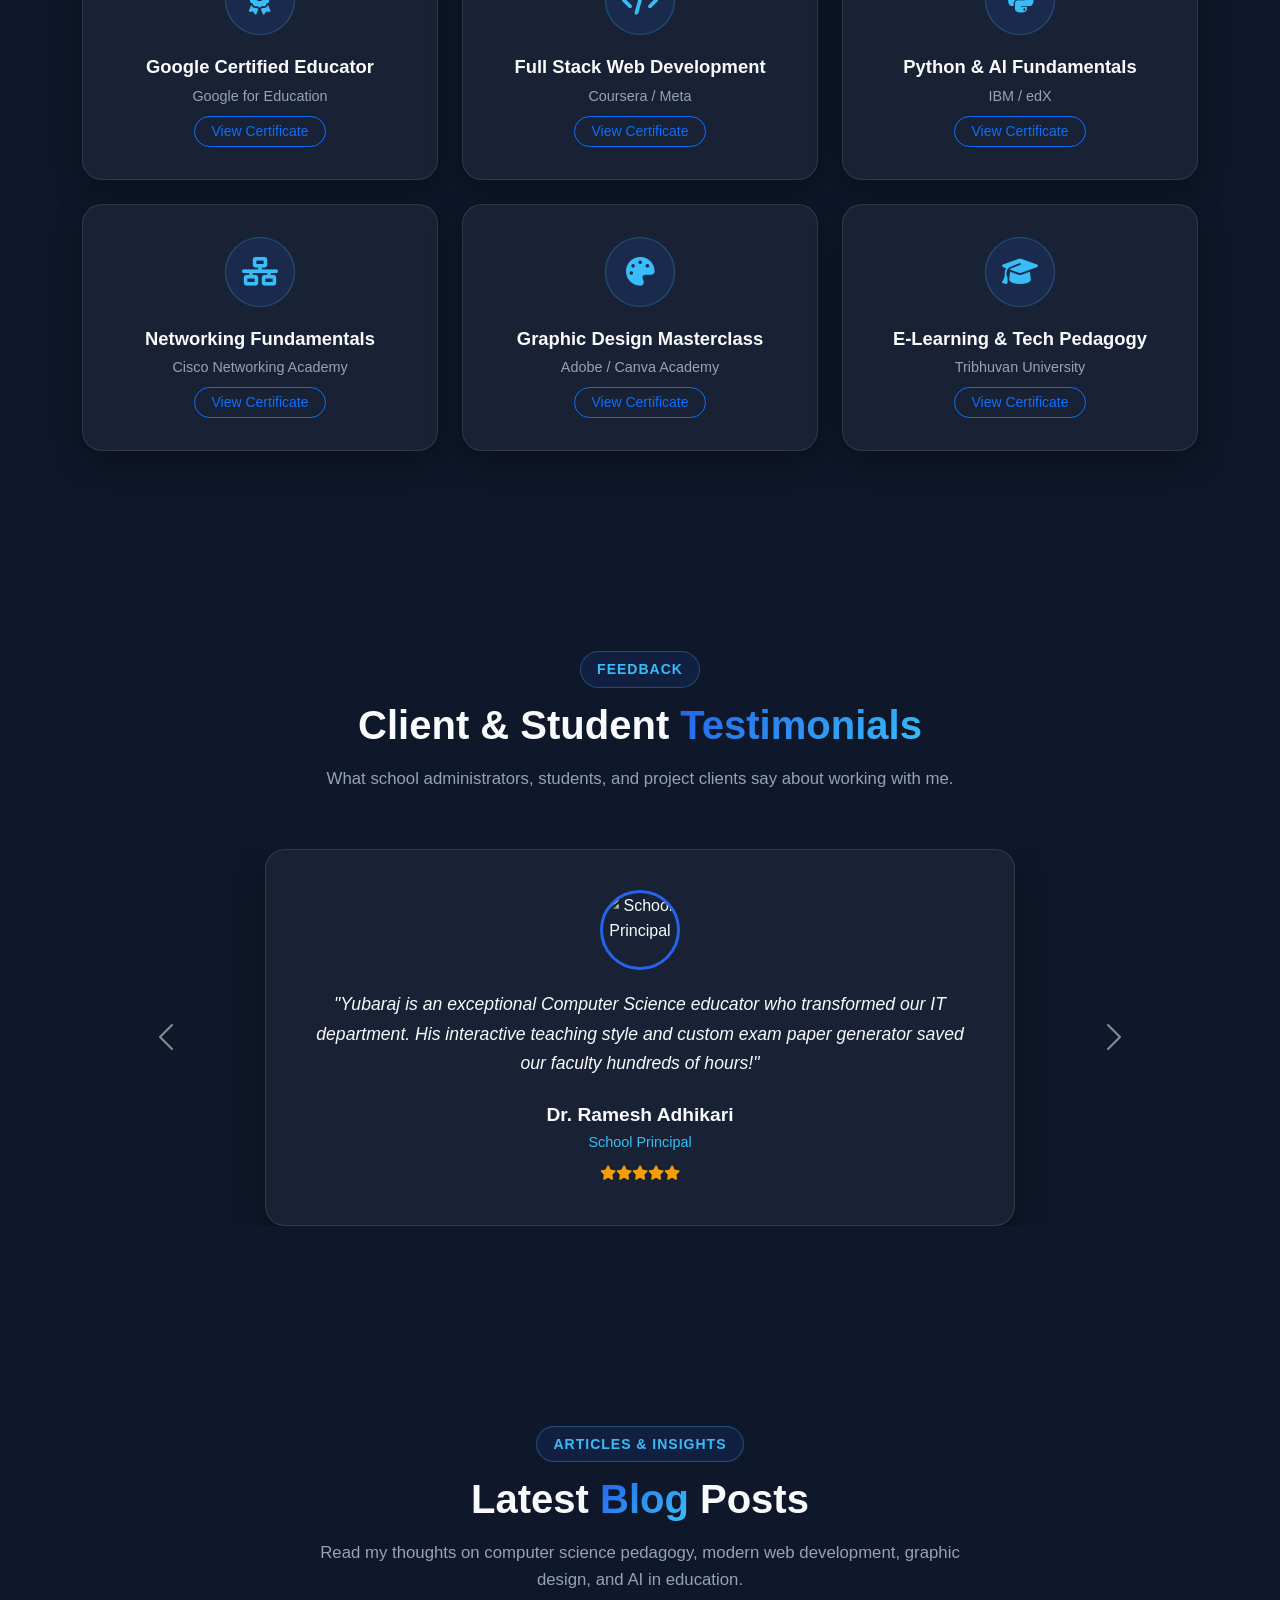
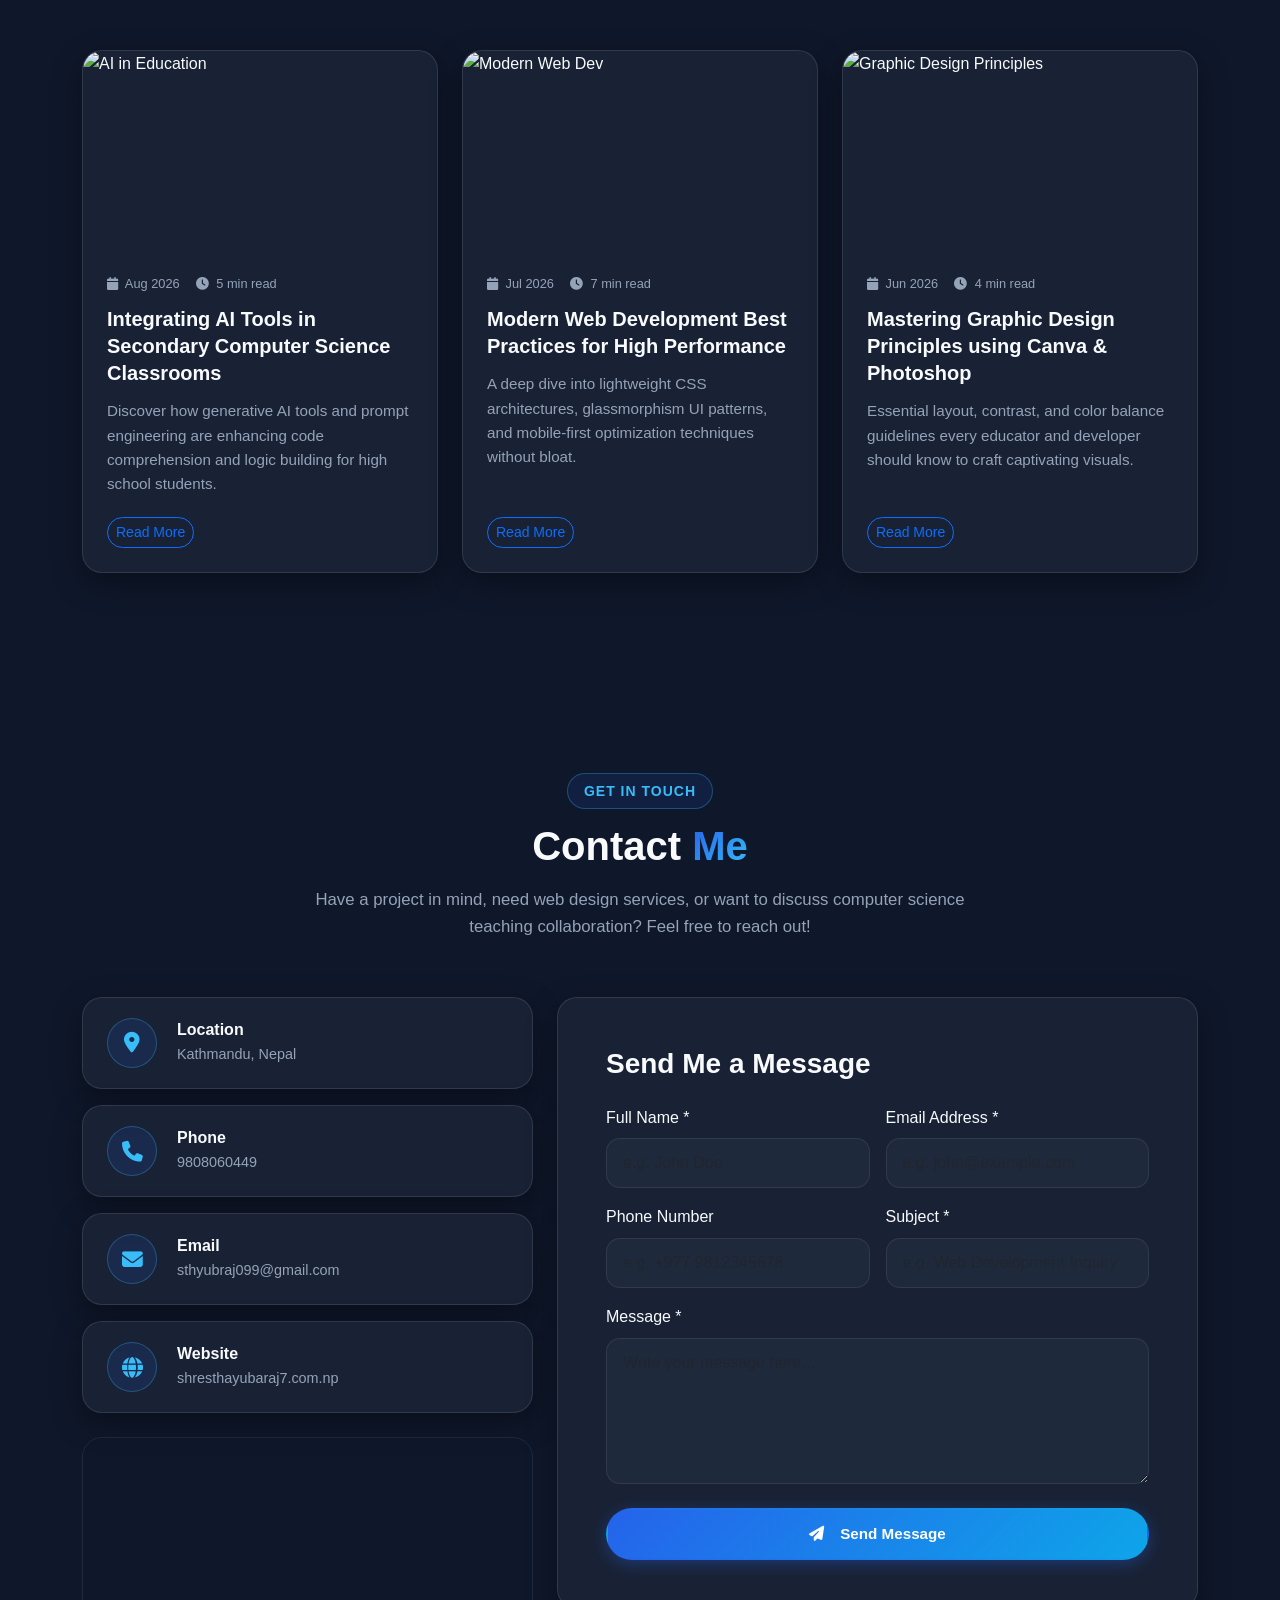
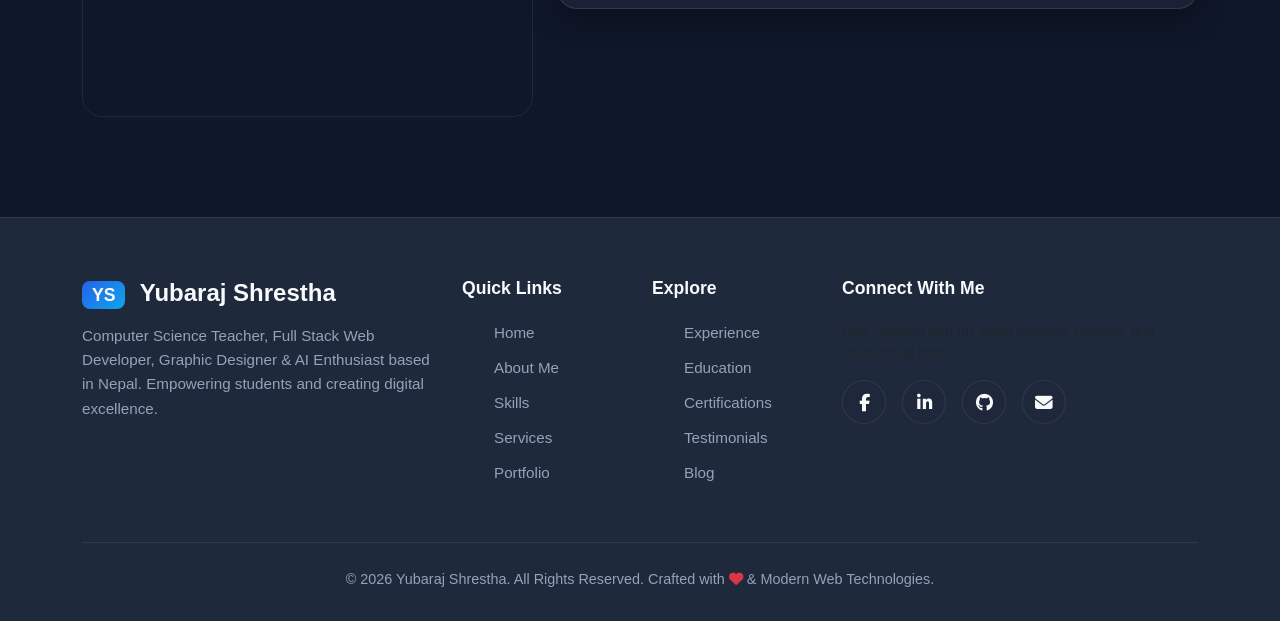
==== commit 3e984485: "Update index.html" ====
--- a/index.html
+++ b/index.html
@@ -44,8 +44,8 @@
   <link href="https://unpkg.com/aos@2.3.1/dist/aos.css" rel="stylesheet" />
 
   <!-- Custom Stylesheets -->
-  <link rel="stylesheet" href="css/style.css" />
-  <link rel="stylesheet" href="css/responsive.css" />
+  <link rel="stylesheet" href="../css/style.css" />
+  <link rel="stylesheet" href="../css/responsive.css" />
 
   <!-- JSON-LD Structured Data for SEO -->
   <script type="application/ld+json">
@@ -1284,6 +1284,6 @@
   <script src="https://cdn.jsdelivr.net/npm/typed.js@2.0.12"></script>
 
   <!-- Custom Script -->
-  <script src="js/script.js"></script>
+  <script src="../js/script.js"></script>
 </body>
 </html>
